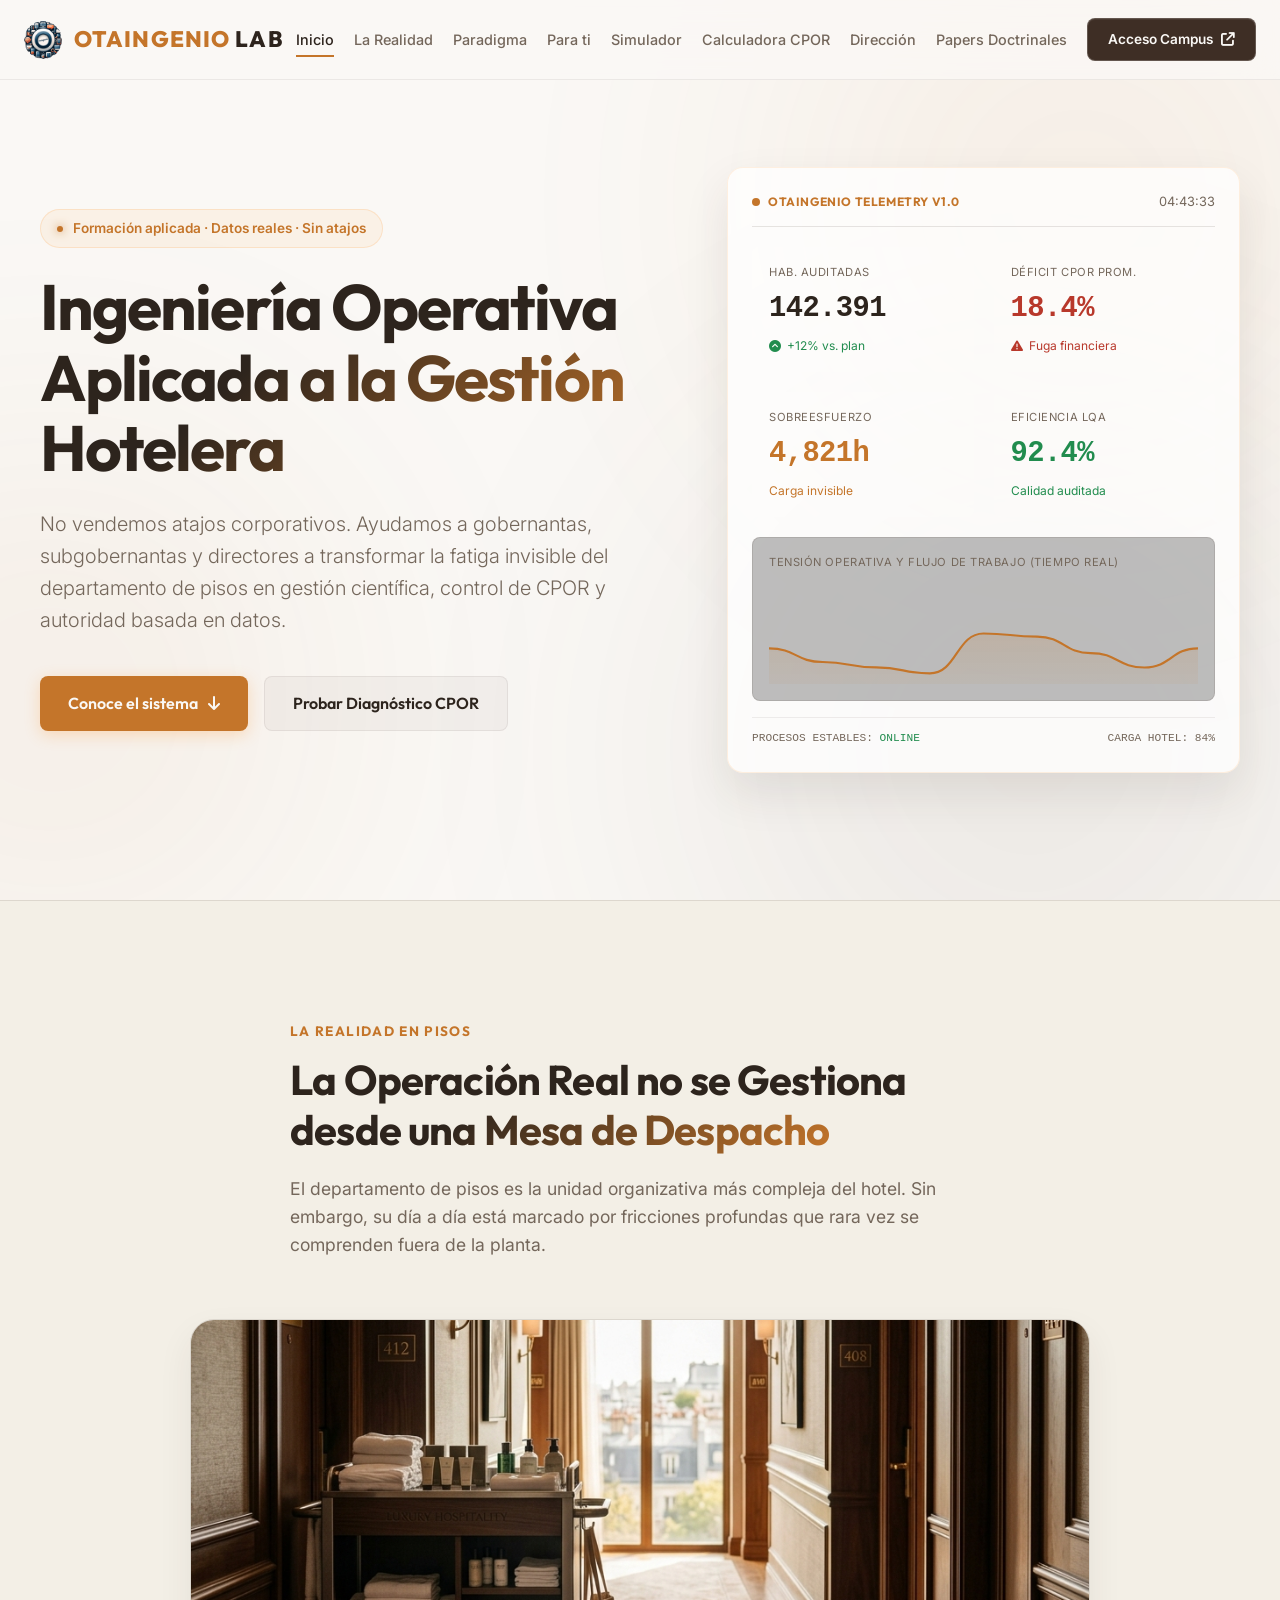
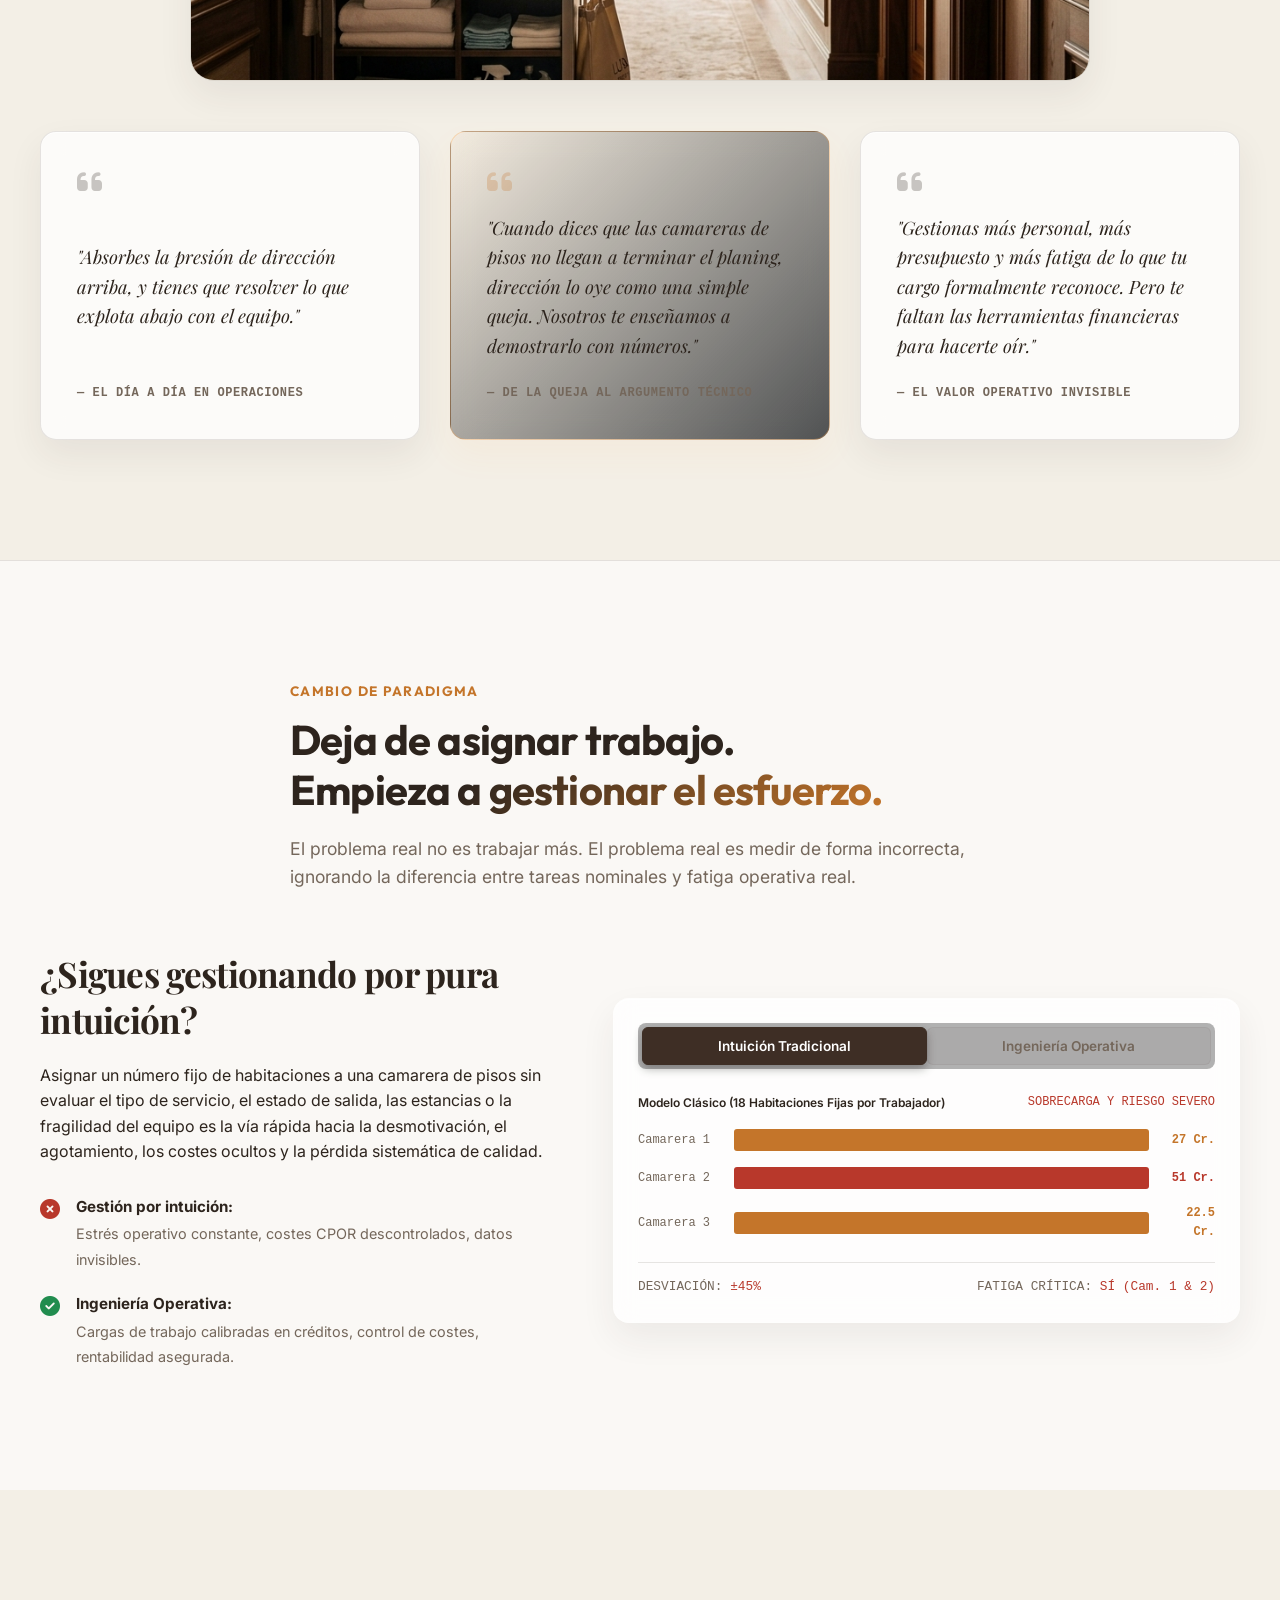
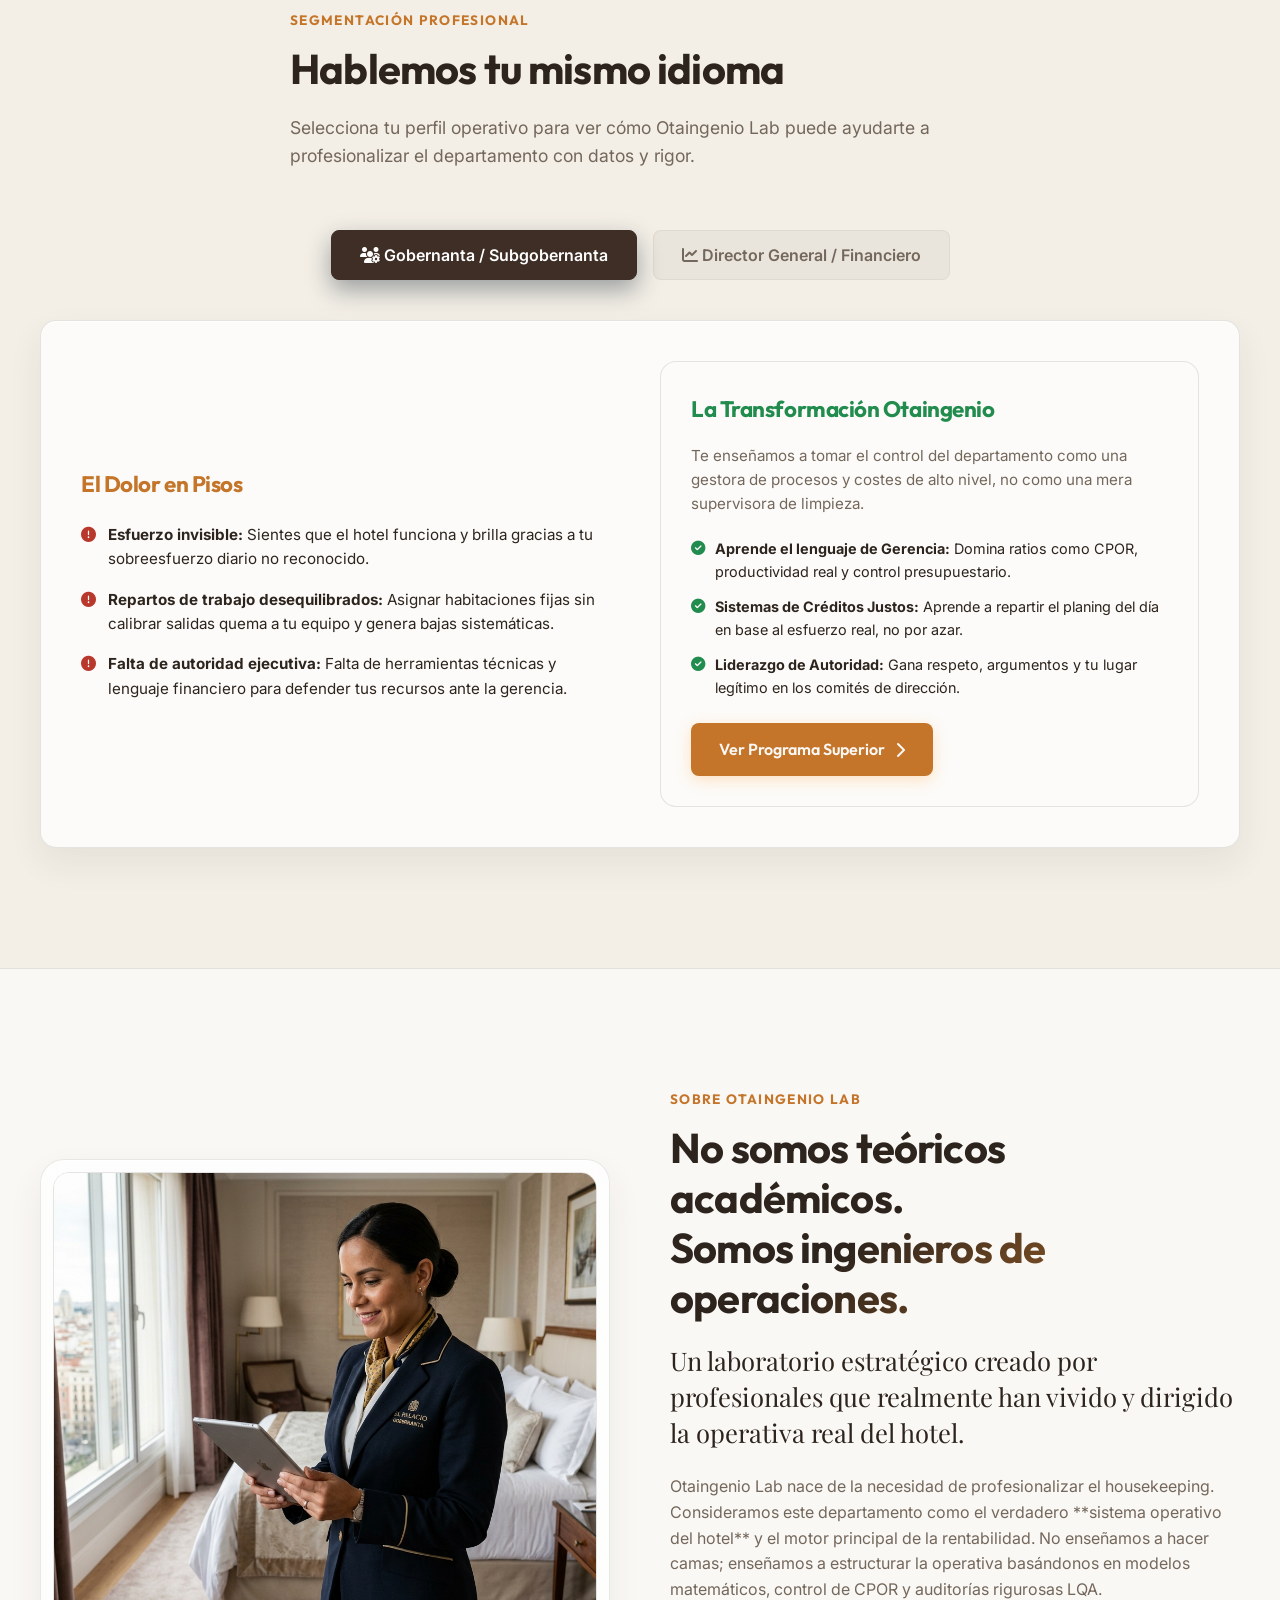
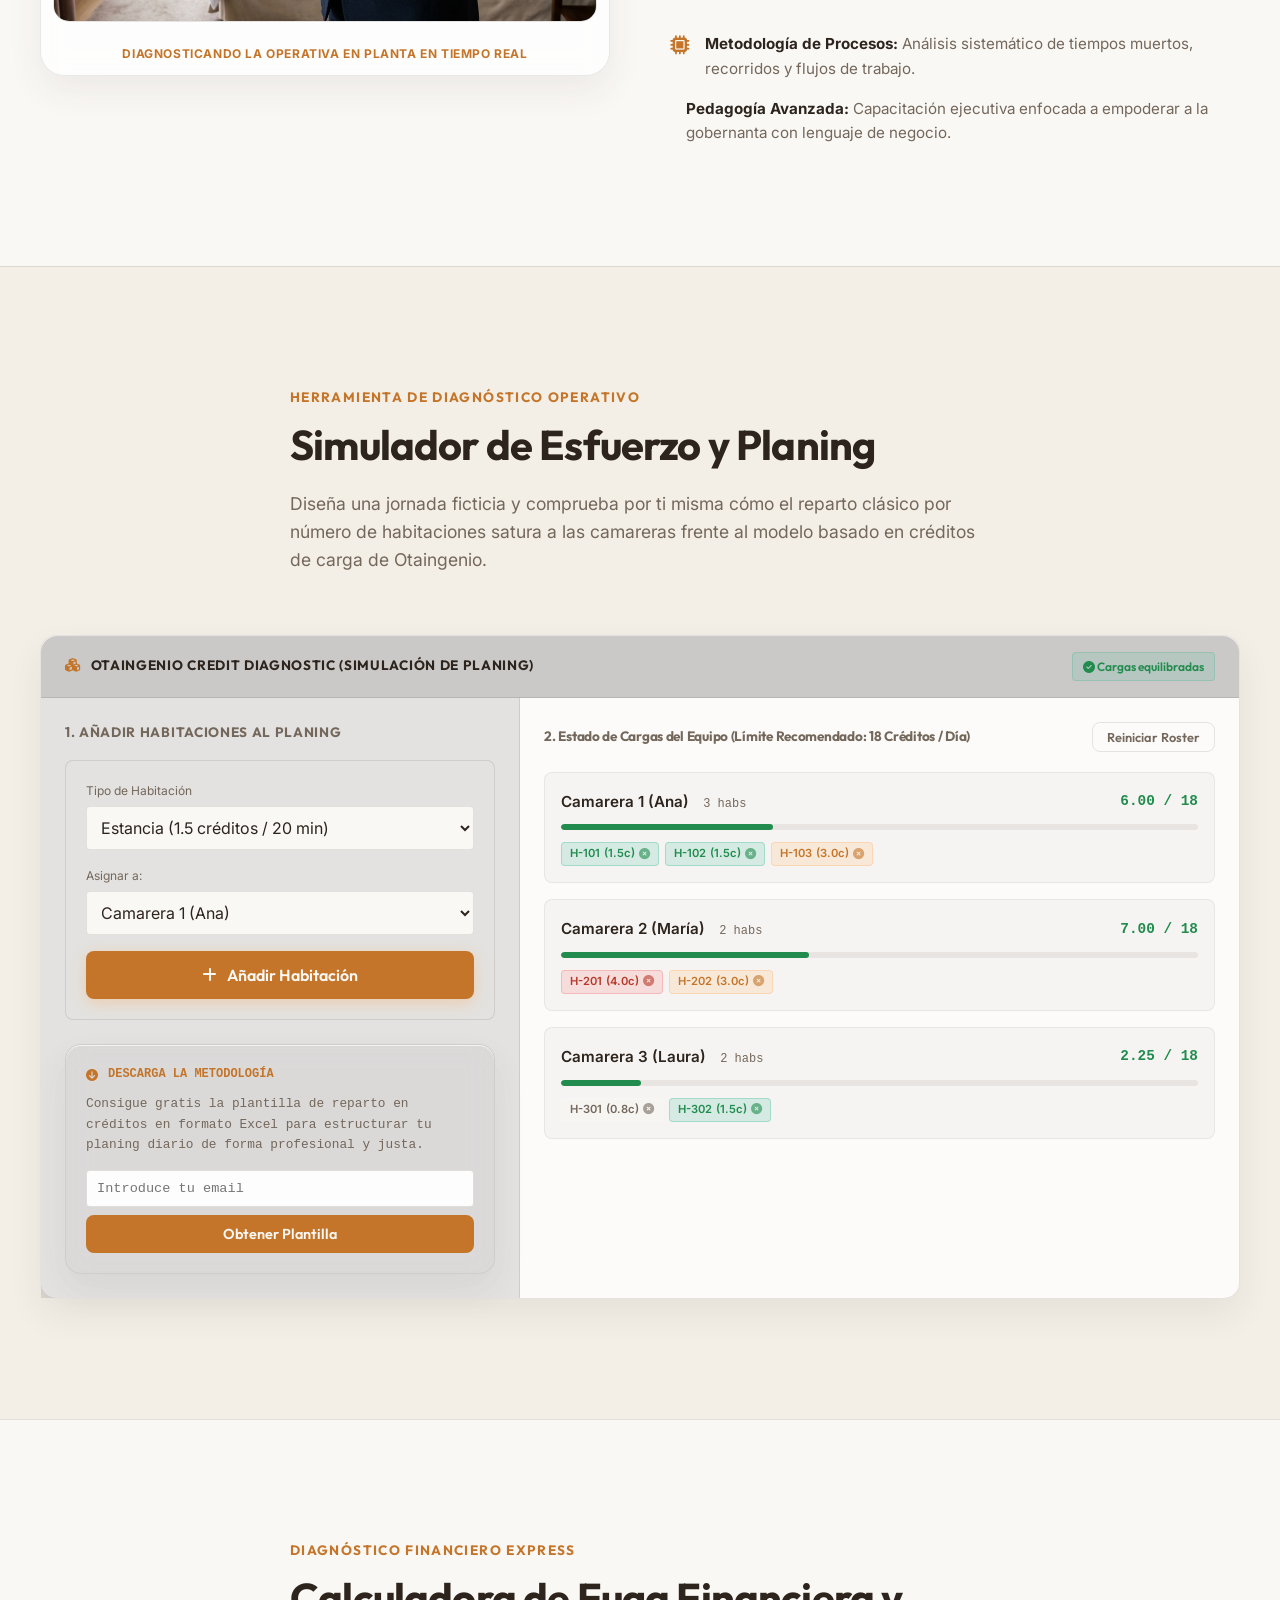
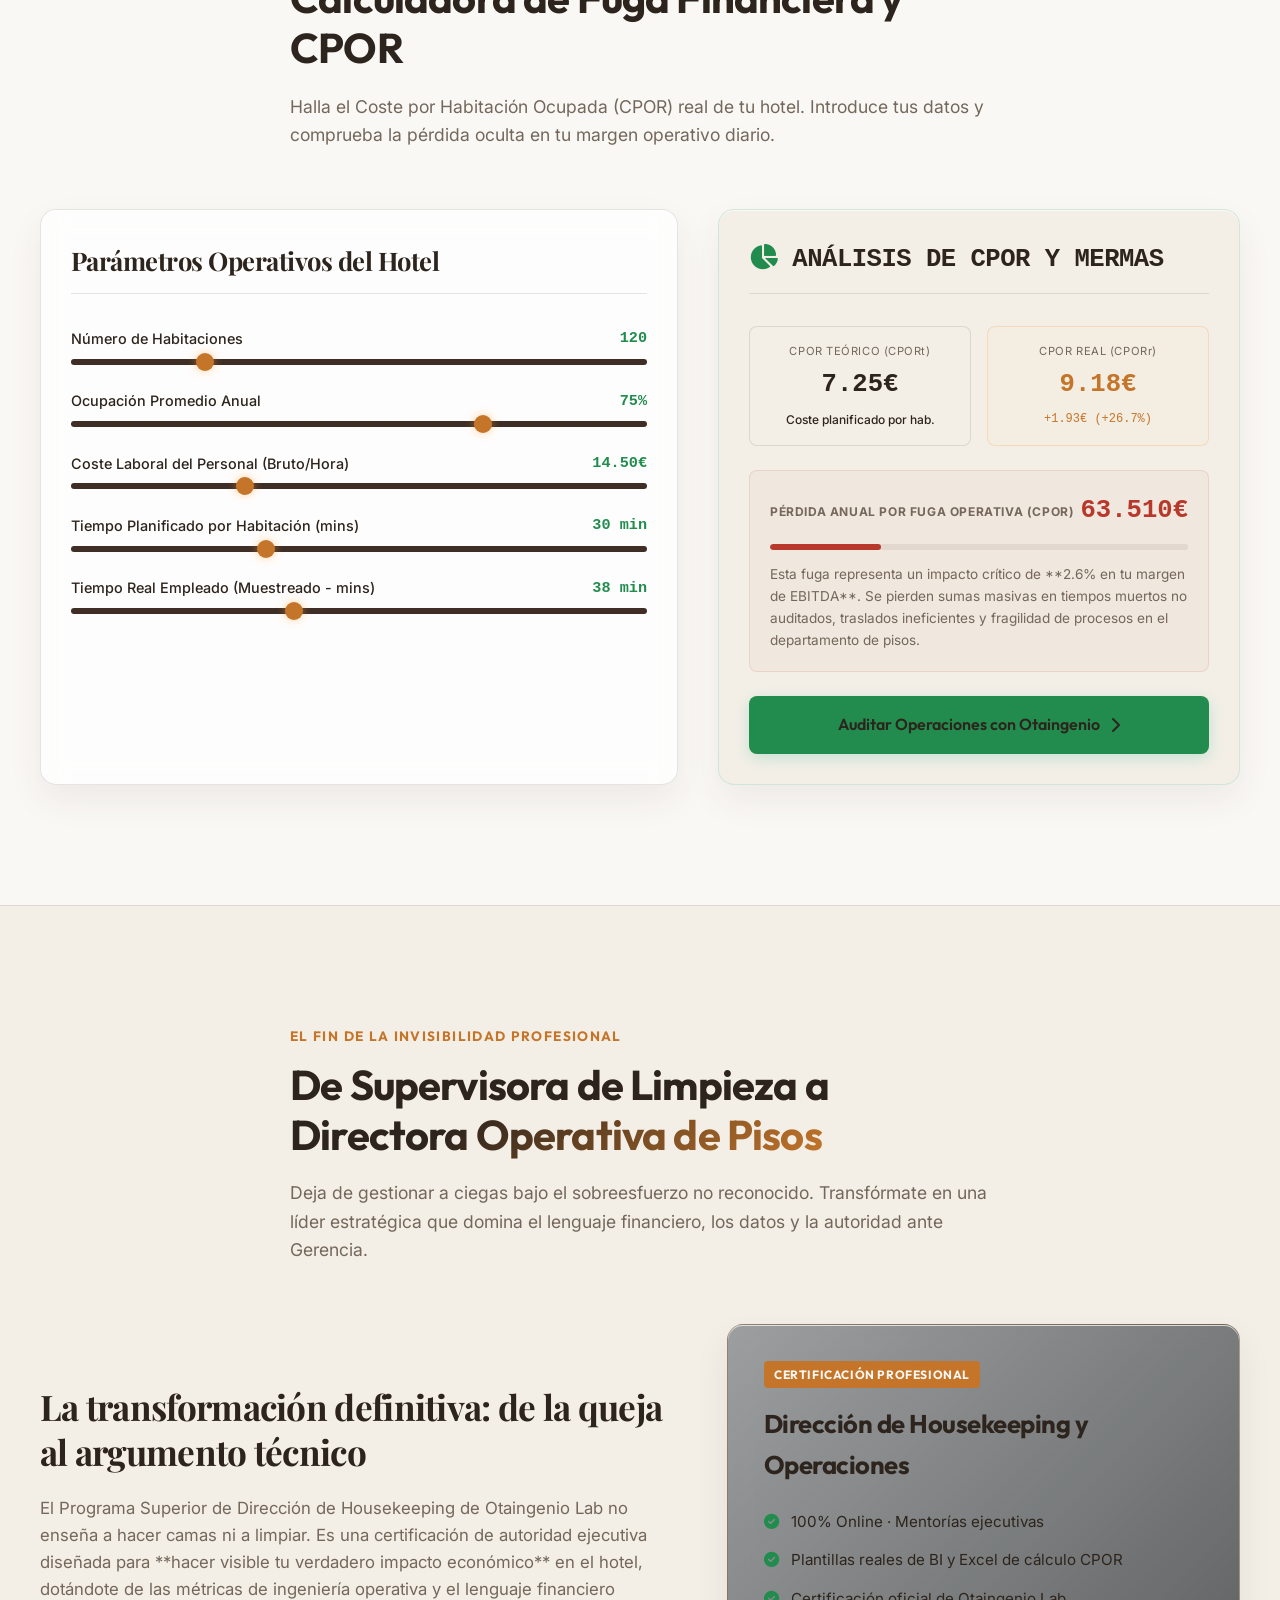
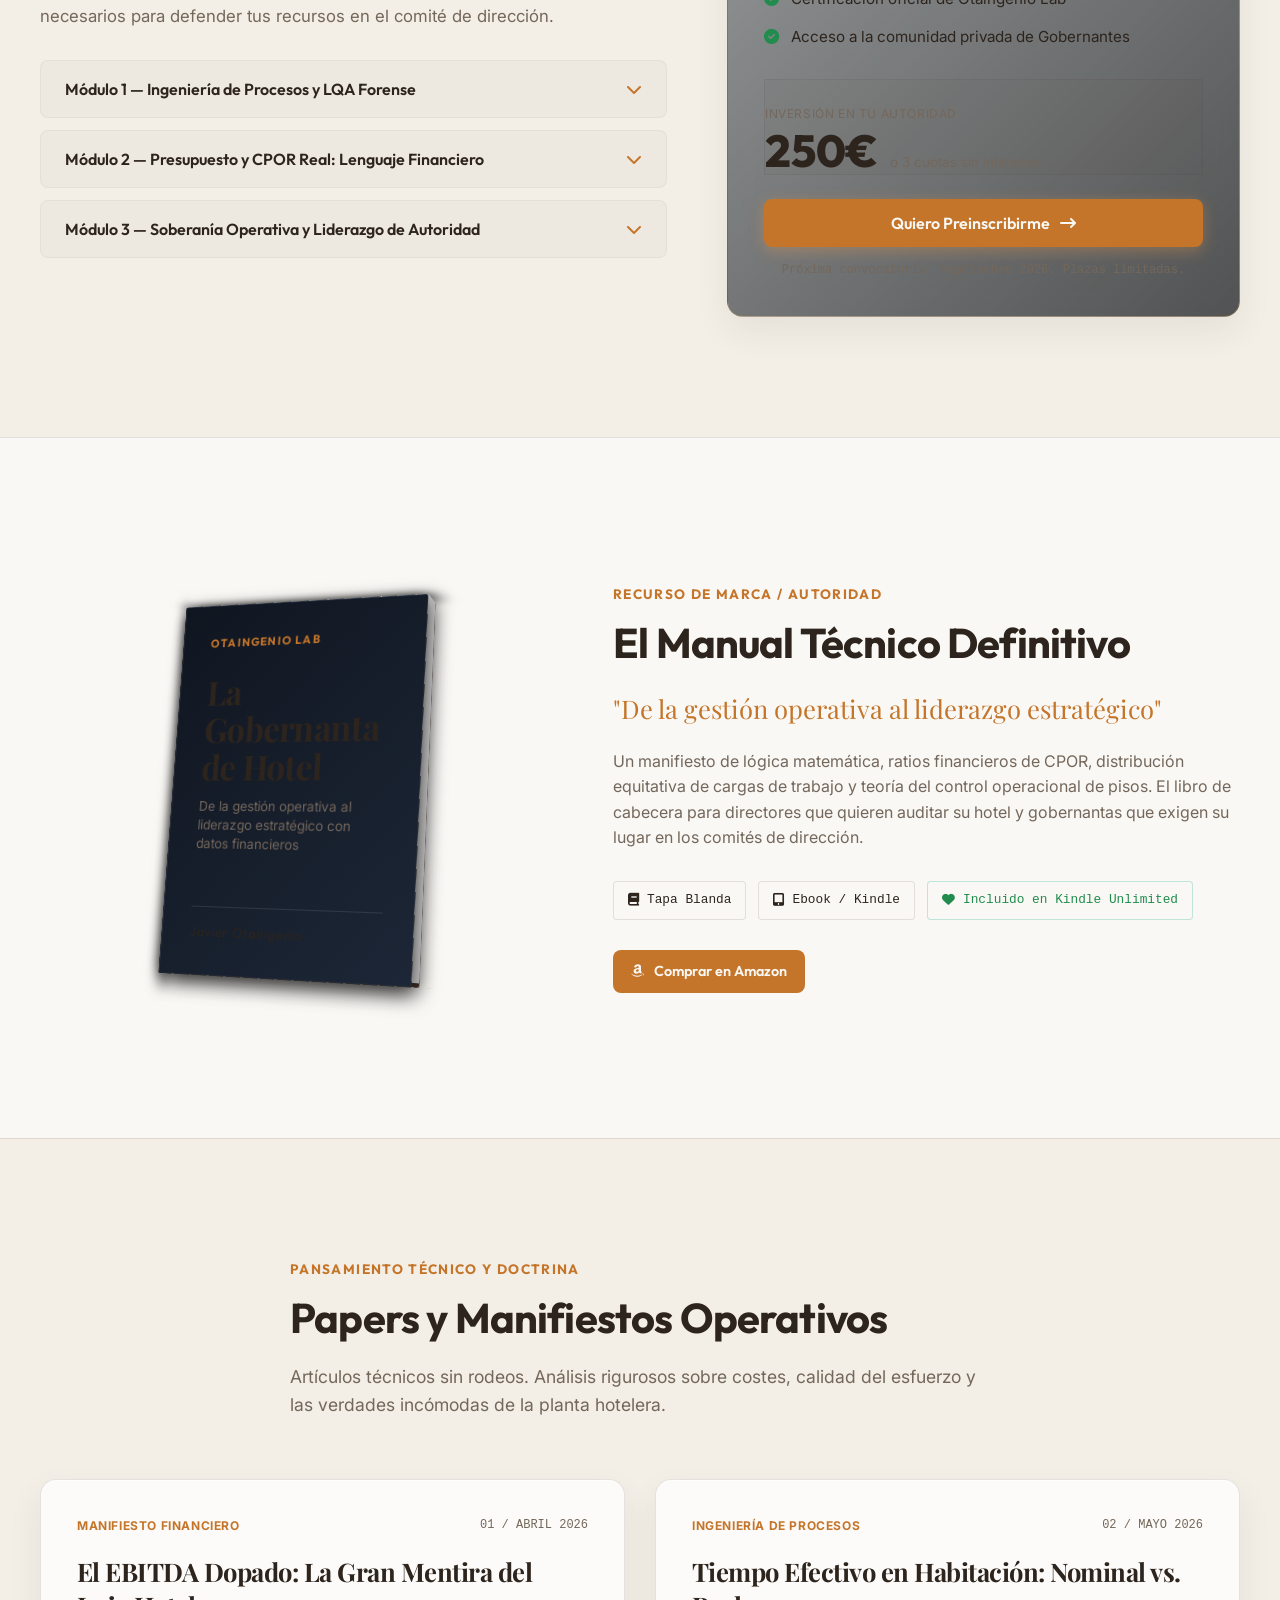
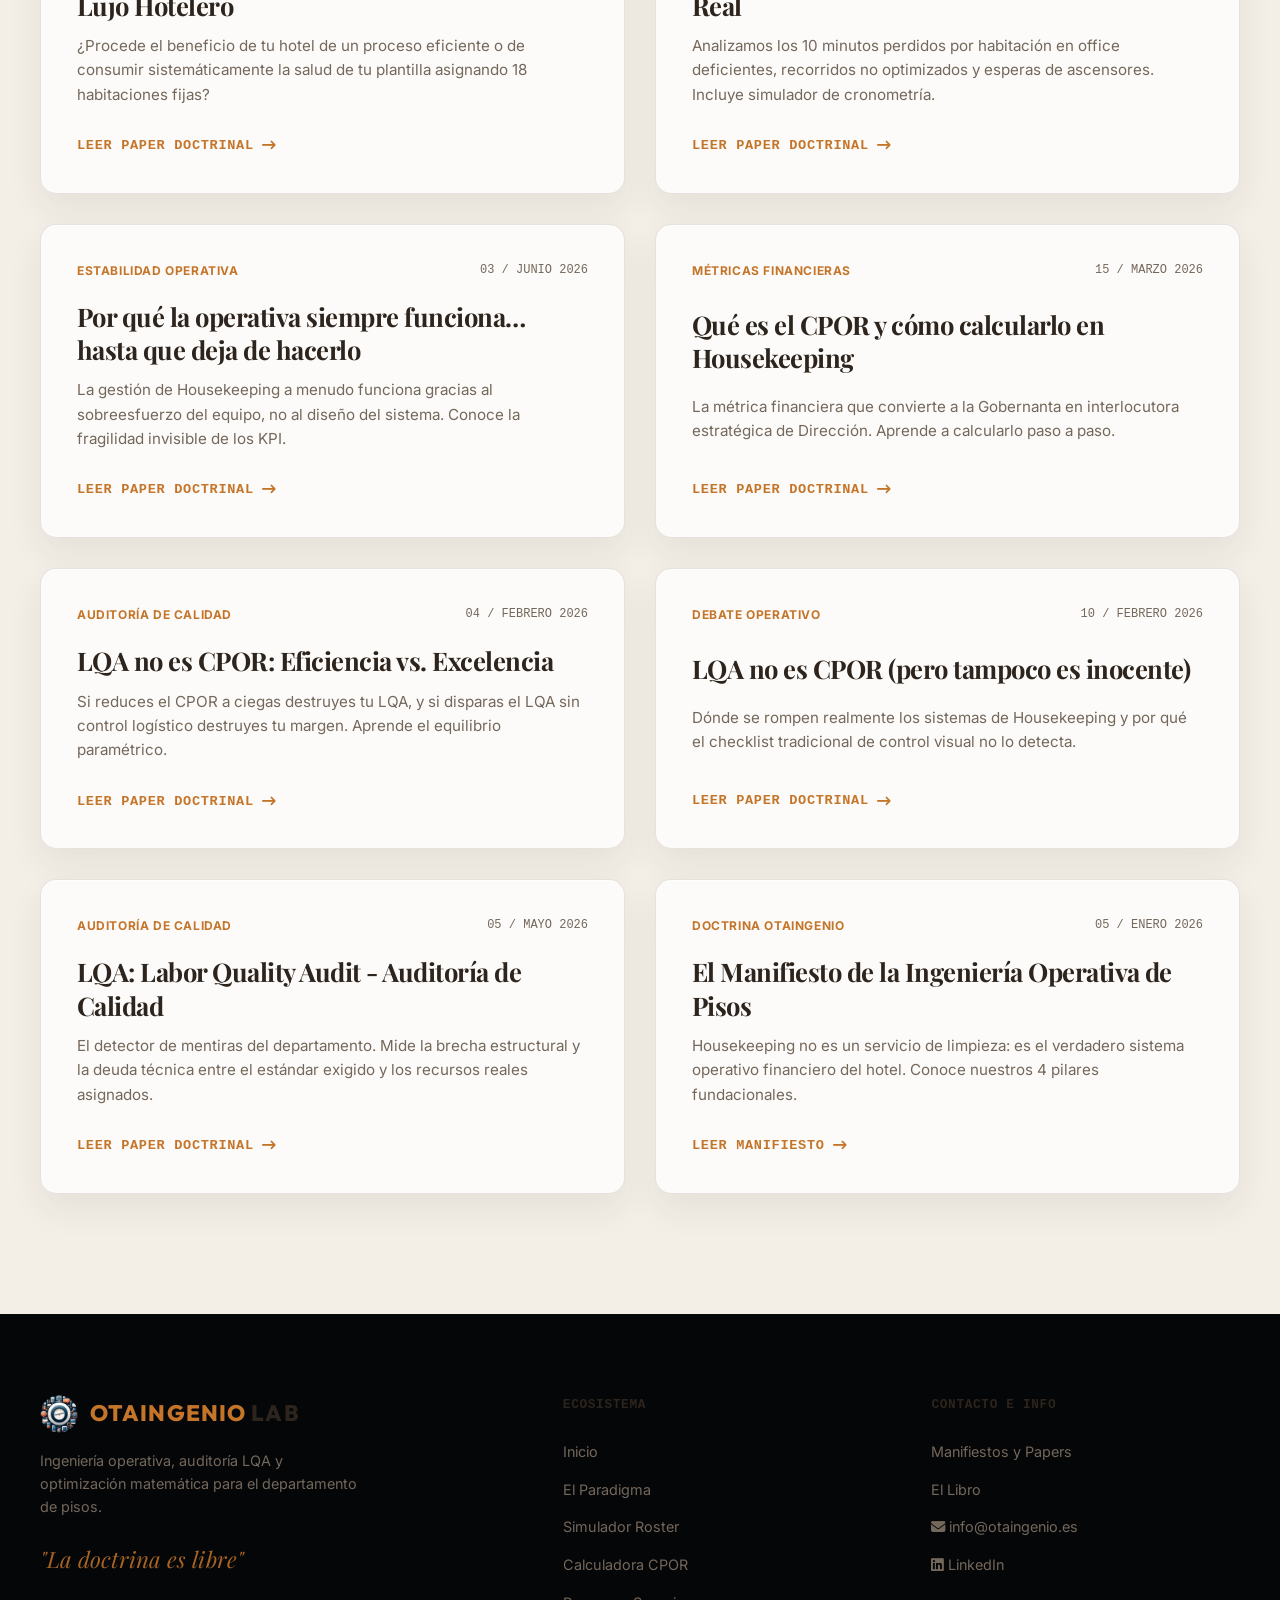
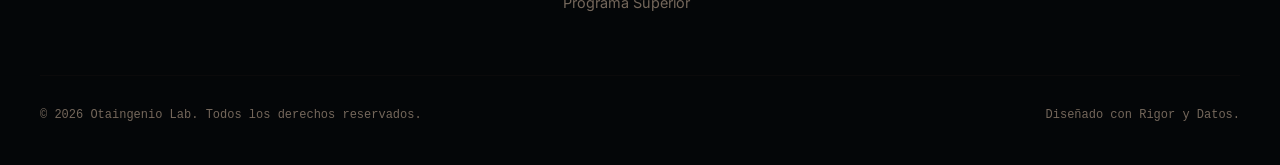
==== index.html @ 2fe5997a "fix: update Manifiesto, TEH, and CPOR intro and fix trailing slash CSS bug by converting all relativ" ====
<!DOCTYPE html>
<html lang="es">
<head>
  <meta charset="UTF-8">
  <meta name="viewport" content="width=device-width, initial-scale=1.0">
  <title>OTAINGENIO LAB — Ingeniería Operativa y Formación Estratégica de Pisos</title>
  
  <!-- SEO Meta Tags -->
  <meta name="description" content="Transformamos la experiencia operativa invisible de Housekeeping en liderazgo estratégico y rentabilidad. Formación avanzada, CPOR y auditorías LQA.">
  <meta name="keywords" content="housekeeping, cpor, lqa, gestion hotelera, gobernanta, ingenieria operativa, control financiero hoteleria, housekeeping management, hotel operations, coste por habitacion ocupada, auditoria lqa, programa direccion housekeeping">
  
  <!-- Canonical URL -->
  <link rel="canonical" href="https://www.otaingenio.es/">

  <!-- Robots -->
  <meta name="robots" content="index, follow">

  <!-- Open Graph / Facebook / LinkedIn / WhatsApp -->
  <meta property="og:type" content="website">
  <meta property="og:url" content="https://www.otaingenio.es/">
  <meta property="og:title" content="OTAINGENIO LAB — Ingeniería Operativa y Formación Estratégica de Pisos">
  <meta property="og:description" content="Transformamos la experiencia operativa invisible de Housekeeping en liderazgo estratégico y rentabilidad. Formación avanzada, CPOR y auditorías LQA.">
  <meta property="og:image" content="https://www.otaingenio.es/images/og-cover.png">
  <meta property="og:locale" content="es_ES">
  <meta property="og:site_name" content="Otaingenio Lab">

  <!-- Twitter Card -->
  <meta name="twitter:card" content="summary_large_image">
  <meta name="twitter:title" content="OTAINGENIO LAB — Ingeniería Operativa y Formación Estratégica de Pisos">
  <meta name="twitter:description" content="Transformamos la experiencia operativa invisible de Housekeeping en liderazgo estratégico y rentabilidad.">
  <meta name="twitter:image" content="https://www.otaingenio.es/images/og-cover.png">

  <!-- Favicon -->
  <link rel="icon" type="image/png" href="images/favicon.png">
  <link rel="apple-touch-icon" href="images/favicon.png">

  <!-- Preconnect for external resources -->
  <link rel="preconnect" href="https://fonts.googleapis.com">
  <link rel="preconnect" href="https://fonts.gstatic.com" crossorigin>
  <link rel="preconnect" href="https://cdnjs.cloudflare.com">

  <!-- Google Fonts -->
  <link href="https://fonts.googleapis.com/css2?family=Inter:wght@300;400;500;600;700&family=Outfit:wght@400;500;600;700;800&family=Playfair+Display:ital,wght@0,500;0,600;0,700;1,400;1,500&display=swap" rel="stylesheet">
  
  <!-- Custom Stylesheets -->
  <link rel="stylesheet" href="styles/main.css">
  
  <!-- FontAwesome for icons -->
  <link rel="stylesheet" href="https://cdnjs.cloudflare.com/ajax/libs/font-awesome/6.4.0/css/all.min.css">

  <!-- Google Analytics -->
  <script async src="https://www.googletagmanager.com/gtag/js?id=G-158QYGR870"></script>
  <script>
    window.dataLayer = window.dataLayer || [];
    function gtag(){dataLayer.push(arguments);}
    gtag('js', new Date());
    gtag('config', 'G-158QYGR870');
  </script>
</head>
<body class="light-theme">
  
  <!-- Skip to content (Accessibility) -->
  <a href="#app-wrapper" class="skip-to-content">Saltar al contenido principal</a>

  <!-- Background Ambient Glows -->
  <div class="ambient-glow glow-1"></div>
  <div class="ambient-glow glow-2"></div>
  <div class="ambient-glow glow-3"></div>

  <!-- Header & Navigation -->
  <header id="main-header" class="glass-header">
    <div class="header-container">
      <a href="#hero" class="brand-logo" id="brand-logo">
        <img src="images/logo.png" alt="Otaingenio Lab Logo" class="brand-logo-img" onerror="this.style.display='none'">
        <span><span class="logo-accent">OTAINGENIO</span> <span class="logo-light">LAB</span></span>
      </a>
      
      <button class="mobile-menu-toggle" id="mobile-toggle" aria-label="Toggle menu">
        <i class="fa-solid fa-bars"></i>
      </button>

      <nav class="nav-menu" id="nav-menu">
        <a href="#hero" class="nav-link active" data-target="hero">Inicio</a>
        <a href="#tention-section" class="nav-link" data-target="tention-section">La Realidad</a>
        <a href="#paradigm" class="nav-link" data-target="paradigm">Paradigma</a>
        <a href="#segmentation" class="nav-link" data-target="segmentation">Para ti</a>
        <a href="#simulator-section" class="nav-link" data-target="simulator-section">Simulador</a>
        <a href="#calculator-section" class="nav-link" data-target="calculator-section">Calculadora CPOR</a>
        <a href="#program-section" class="nav-link" data-target="program-section">Dirección</a>
        <a href="#resources-section" class="nav-link" data-target="resources-section">Papers Doctrinales</a>
        <a href="https://campus.otaingenio.es" target="_blank" rel="noopener noreferrer" class="nav-btn-link" id="campus-btn">
          <span>Acceso Campus</span>
          <i class="fa-solid fa-arrow-up-right-from-square"></i>
        </a>
      </nav>
    </div>
  </header>

  <!-- Main Content Wrapper -->
  <main id="app-wrapper">

    <!-- HERO SECTION -->
    <section id="hero" class="hero-section full-screen-sec">
      <div class="section-container hero-grid">
        <div class="hero-content">
          <div class="badge-premium animate-fade-in">
            <span class="badge-dot"></span> Formación aplicada · Datos reales · Sin atajos
          </div>
          <h1 class="hero-title animate-slide-up">
            Ingeniería Operativa <br>
            <span class="text-gradient">Aplicada a la Gestión Hotelera</span>
          </h1>
          <p class="hero-subtitle animate-slide-up-delay">
            No vendemos atajos corporativos. Ayudamos a gobernantas, subgobernantas y directores a transformar la fatiga invisible del departamento de pisos en gestión científica, control de CPOR y autoridad basada en datos.
          </p>
          <div class="hero-actions animate-slide-up-delay-more">
            <a href="#tention-section" class="btn-primary" id="cta-conoce-sistema">
              <span>Conoce el sistema</span>
              <i class="fa-solid fa-arrow-down"></i>
            </a>
            <a href="#calculator-section" class="btn-secondary" id="cta-cpor">Probar Diagnóstico CPOR</a>
          </div>
        </div>
        
        <!-- Interactive Telemetry Widget -->
        <div class="hero-visual animate-fade-in-right">
          <div class="telemetry-panel glass-card">
            <div class="telemetry-header">
              <div class="pulse-indicator-container">
                <span class="pulse-indicator"></span>
                <span class="telemetry-status">OTAINGENIO TELEMETRY V1.0</span>
              </div>
              <span class="telemetry-timestamp" id="telemetry-time">16:32:18</span>
            </div>
            
            <div class="telemetry-grid">
              <div class="telemetry-metric">
                <span class="metric-label">HAB. AUDITADAS</span>
                <span class="metric-value font-mono" id="metric-audited">142,390</span>
                <span class="metric-trend text-green"><i class="fa-solid fa-circle-chevron-up"></i> +12% vs. plan</span>
              </div>
              <div class="telemetry-metric">
                <span class="metric-label">DÉFICIT CPOR PROM.</span>
                <span class="metric-value font-mono text-red" id="metric-cpor">18.4%</span>
                <span class="metric-trend text-red"><i class="fa-solid fa-triangle-exclamation"></i> Fuga financiera</span>
              </div>
              <div class="telemetry-metric">
                <span class="metric-label">SOBREESFUERZO</span>
                <span class="metric-value font-mono text-amber" id="metric-overeffort">4,821h</span>
                <span class="metric-trend text-amber">Carga invisible</span>
              </div>
              <div class="telemetry-metric">
                <span class="metric-label">EFICIENCIA LQA</span>
                <span class="metric-value font-mono text-green" id="metric-lqa">92.4%</span>
                <span class="metric-trend text-green">Calidad auditada</span>
              </div>
            </div>

            <!-- Dynamic operational stress line graph -->
            <div class="telemetry-chart-container">
              <div class="chart-title">TENSIÓN OPERATIVA Y FLUJO DE TRABAJO (TIEMPO REAL)</div>
              <div class="svg-chart-wrapper">
                <svg id="live-telemetry-svg" viewBox="0 0 400 120">
                  <path id="telemetry-path" d="M 0,60 L 50,60 L 100,60 L 150,60 L 200,60 L 250,60 L 300,60 L 350,60 L 400,60" fill="none" stroke="var(--color-amber)" stroke-width="2" />
                  <path id="telemetry-area" d="M 0,60 L 50,60 L 100,60 L 150,60 L 200,60 L 250,60 L 300,60 L 350,60 L 400,60 L 400,120 L 0,120 Z" fill="url(#telemetry-gradient)" />
                  <defs>
                    <linearGradient id="telemetry-gradient" x1="0%" y1="0%" x2="0%" y2="100%">
                      <stop offset="0%" stop-color="var(--color-amber)" stop-opacity="0.15" />
                      <stop offset="100%" stop-color="var(--color-amber)" stop-opacity="0.0" />
                    </linearGradient>
                  </defs>
                </svg>
              </div>
            </div>

            <div class="telemetry-footer font-mono">
              <span>PROCESOS ESTABLES: <span class="text-green">ONLINE</span></span>
              <span>CARGA HOTEL: <span id="telemetry-load">84%</span></span>
            </div>
          </div>
        </div>
      </div>
    </section>

    <!-- NUEVO BLOQUE — TENSIÓN OPERATIVA / EMOCIÓN REAL -->
    <section id="tention-section" class="tention-section section-padding bg-darker border-t">
      <div class="section-container">
        <div class="section-header text-center">
          <span class="section-pre">LA REALIDAD EN PISOS</span>
          <h2 class="section-title">La Operación Real no se Gestiona <br><span class="text-gradient">desde una Mesa de Despacho</span></h2>
          <p class="section-desc">El departamento de pisos es la unidad organizativa más compleja del hotel. Sin embargo, su día a día está marcado por fricciones profundas que rara vez se comprenden fuera de la planta.</p>
        </div>

        <div class="tention-visual-container">
          <img src="images/editorial_hallway_cart.png" alt="Realidad de planta en hoteles de lujo" class="tention-editorial-img" loading="lazy">
        </div>

        <div class="quotes-grid">
          <div class="quote-card glass-card">
            <i class="fa-solid fa-quote-left quote-icon"></i>
            <p class="quote-text font-serif">"Absorbes la presión de dirección arriba, y tienes que resolver lo que explota abajo con el equipo."</p>
            <span class="quote-author font-mono">— EL DÍA A DÍA EN OPERACIONES</span>
          </div>

          <div class="quote-card glass-card highlighted-amber">
            <i class="fa-solid fa-quote-left quote-icon text-amber"></i>
            <p class="quote-text font-serif">"Cuando dices que las camareras de pisos no llegan a terminar el planing, dirección lo oye como una simple queja. Nosotros te enseñamos a demostrarlo con números."</p>
            <span class="quote-author font-mono text-amber">— DE LA QUEJA AL ARGUMENTO TÉCNICO</span>
          </div>

          <div class="quote-card glass-card">
            <i class="fa-solid fa-quote-left quote-icon"></i>
            <p class="quote-text font-serif">"Gestionas más personal, más presupuesto y más fatiga de lo que tu cargo formalmente reconoce. Pero te faltan las herramientas financieras para hacerte oír."</p>
            <span class="quote-author font-mono">— EL VALOR OPERATIVO INVISIBLE</span>
          </div>
        </div>
      </div>
    </section>

    <!-- BLOQUE — CAMBIO DE PARADIGMA -->
    <section id="paradigm" class="paradigm-section section-padding border-t">
      <div class="section-container">
        <div class="section-header text-center">
          <span class="section-pre">CAMBIO DE PARADIGMA</span>
          <h2 class="section-title">Deja de asignar trabajo. <br><span class="text-gradient">Empieza a gestionar el esfuerzo.</span></h2>
          <p class="section-desc">El problema real no es trabajar más. El problema real es medir de forma incorrecta, ignorando la diferencia entre tareas nominales y fatiga operativa real.</p>
        </div>

        <div class="paradigm-grid">
          <div class="paradigm-text-content">
            <h3 class="paradigm-subtitle font-serif">¿Sigues gestionando por pura intuición?</h3>
            <p>
              Asignar un número fijo de habitaciones a una camarera de pisos sin evaluar el tipo de servicio, el estado de salida, las estancias o la fragilidad del equipo es la vía rápida hacia la desmotivación, el agotamiento, los costes ocultos y la pérdida sistemática de calidad.
            </p>
            <div class="paradigm-pills">
              <div class="paradigm-pill">
                <i class="fa-solid fa-circle-xmark text-red"></i>
                <div>
                  <strong>Gestión por intuición:</strong>
                  <span>Estrés operativo constante, costes CPOR descontrolados, datos invisibles.</span>
                </div>
              </div>
              <div class="paradigm-pill">
                <i class="fa-solid fa-circle-check text-green"></i>
                <div>
                  <strong>Ingeniería Operativa:</strong>
                  <span>Cargas de trabajo calibradas en créditos, control de costes, rentabilidad asegurada.</span>
                </div>
              </div>
            </div>
          </div>

          <!-- Dynamic Comparison Widget -->
          <div class="paradigm-visual glass-card">
            <div class="paradigm-selector">
              <button class="paradigm-tab-btn active" id="btn-paradigm-old">Intuición Tradicional</button>
              <button class="paradigm-tab-btn" id="btn-paradigm-new">Ingeniería Operativa</button>
            </div>
            
            <div class="paradigm-chart-box">
              <div class="paradigm-chart-info">
                <span class="info-label" id="paradigm-mode-title">Modelo Clásico (18 Habitaciones Fijas)</span>
                <span class="info-status font-mono" id="paradigm-mode-status">DESEQUILIBRO EXTREMO</span>
              </div>
              
              <!-- Custom Interactive Charts -->
              <div class="roster-bars" id="roster-bars-container">
                <!-- Dynamic bars injected by JS -->
              </div>
              
              <div class="roster-summary font-mono">
                <div class="summary-item">
                  <span>DESVIACIÓN:</span>
                  <span id="roster-deviation" class="text-red">±45%</span>
                </div>
                <div class="summary-item">
                  <span>FATIGA CRÍTICA:</span>
                  <span id="roster-fatigue" class="text-red">SÍ (Cam. 2)</span>
                </div>
              </div>
            </div>
          </div>
        </div>
      </div>
    </section>

    <!-- BLOQUE — PARA TI (SEGMENTACIÓN) -->
    <section id="segmentation" class="segment-section section-padding bg-darker">
      <div class="section-container">
        <div class="section-header text-center">
          <span class="section-pre">SEGMENTACIÓN PROFESIONAL</span>
          <h2 class="section-title">Hablemos tu mismo idioma</h2>
          <p class="section-desc">Selecciona tu perfil operativo para ver cómo Otaingenio Lab puede ayudarte a profesionalizar el departamento con datos y rigor.</p>
        </div>

        <div class="segment-selector-tabs">
          <button class="segment-tab-btn active" id="seg-btn-gobernantas">
            <i class="fa-solid fa-users-gear"></i> Gobernanta / Subgobernanta
          </button>
          <button class="segment-tab-btn" id="seg-btn-directores">
            <i class="fa-solid fa-chart-line"></i> Director General / Financiero
          </button>
        </div>

        <div class="segment-content-box glass-card" id="segment-display-card">
          <!-- Dynamic segmented content will be injected by js/app.js -->
        </div>
      </div>
    </section>

    <!-- BLOQUE — SOBRE OTAINGENIO LAB -->
    <section id="about" class="about-section section-padding border-t">
      <div class="section-container about-grid">
        <div class="about-visual">
          <div class="about-image-card glass-card">
            <img src="images/floor_director_tablet.png" alt="Directora de Operaciones de Pisos" class="about-human-img" loading="lazy">
            <div class="about-image-caption">DIAGNOSTICANDO LA OPERATIVA EN PLANTA EN TIEMPO REAL</div>
          </div>
        </div>

        <div class="about-content">
          <span class="section-pre">SOBRE OTAINGENIO LAB</span>
          <h2 class="section-title">No somos teóricos académicos.<br><span class="text-gradient">Somos ingenieros de operaciones.</span></h2>
          <p class="about-intro font-serif">
            Un laboratorio estratégico creado por profesionales que realmente han vivido y dirigido la operativa real del hotel.
          </p>
          <p class="about-text">
            Otaingenio Lab nace de la necesidad de profesionalizar el housekeeping. Consideramos este departamento como el verdadero **sistema operativo del hotel** y el motor principal de la rentabilidad. No enseñamos a hacer camas; enseñamos a estructurar la operativa basándonos en modelos matemáticos, control de CPOR y auditorías rigurosas LQA.
          </p>
          <div class="about-bullets">
            <div class="bullet-item">
              <i class="fa-solid fa-microchip text-amber"></i>
              <span><strong>Metodología de Procesos:</strong> Análisis sistemático de tiempos muertos, recorridos y flujos de trabajo.</span>
            </div>
            <div class="bullet-item">
              <i class="fa-solid fa-graduationcap text-green"></i>
              <span><strong>Pedagogía Avanzada:</strong> Capacitación ejecutiva enfocada a empoderar a la gobernanta con lenguaje de negocio.</span>
            </div>
          </div>
        </div>
      </div>
    </section>

    <!-- BLOQUE — SIMULADOR DE DIAGNÓSTICO -->
    <section id="simulator-section" class="simulator-section section-padding bg-darker border-t">
      <div class="section-container">
        <div class="section-header text-center">
          <span class="section-pre">HERRAMIENTA DE DIAGNÓSTICO OPERATIVO</span>
          <h2 class="section-title">Simulador de Esfuerzo y Planing</h2>
          <p class="section-desc">Diseña una jornada ficticia y comprueba por ti misma cómo el reparto clásico por número de habitaciones satura a las camareras frente al modelo basado en créditos de carga de Otaingenio.</p>
        </div>

        <div class="simulator-card glass-card">
          <div class="sim-header">
            <div class="sim-title">
              <i class="fa-solid fa-cubes text-amber"></i>
              <span>OTAINGENIO CREDIT DIAGNOSTIC (SIMULACIÓN DE PLANING)</span>
            </div>
            <div class="sim-status" id="sim-overall-alert">
              <i class="fa-solid fa-circle-check text-green"></i> Cargas equilibradas
            </div>
          </div>

          <div class="sim-layout">
            <!-- Left panel: Controls -->
            <div class="sim-controls">
              <h3 class="sim-sub">1. Añadir habitaciones al Planing</h3>
              <div class="sim-add-box">
                <div class="form-group">
                  <label for="room-type-select">Tipo de Habitación</label>
                  <select id="room-type-select">
                    <option value="estancia" data-credits="1.5">Estancia (1.5 créditos / 20 min)</option>
                    <option value="salida" data-credits="3.0">Salida (3.0 créditos / 40 min)</option>
                    <option value="vip" data-credits="4.0">Salida VIP (4.0 créditos / 55 min)</option>
                    <option value="repaso" data-credits="0.75">Repaso / Cambio (0.75 créditos / 10 min)</option>
                  </select>
                </div>
                <div class="form-group">
                  <label for="assignee-select">Asignar a:</label>
                  <select id="assignee-select">
                    <option value="cam1">Camarera 1 (Ana)</option>
                    <option value="cam2">Camarera 2 (María)</option>
                    <option value="cam3">Camarera 3 (Laura)</option>
                  </select>
                </div>
                <button class="btn-primary btn-block" id="btn-add-room">
                  <i class="fa-solid fa-plus"></i> Añadir Habitación
                </button>
              </div>

              <div class="sim-lead-capture glass-card bg-dark font-mono">
                <div class="lead-header">
                  <i class="fa-solid fa-circle-arrow-down text-amber"></i>
                  <span>DESCARGA LA METODOLOGÍA</span>
                </div>
                <p class="lead-text">Consigue gratis la plantilla de reparto en créditos en formato Excel para estructurar tu planing diario de forma profesional y justa.</p>
                <form id="lead-form" action="https://api.web3forms.com/submit" method="POST" class="lead-form-mini">
                  <!-- API KEY: Web3Forms de info@otaingenio.es -->
                  <input type="hidden" name="access_key" value="31845bf2-8f66-4ddd-9162-dbd9b5808660">
                  <input type="hidden" name="subject" value="Nuevo Lead - Otaingenio Lab: Descarga Metodología">
                  <input type="hidden" name="from_name" value="Otaingenio Lab">
                  <input type="hidden" name="redirect" value="https://drive.google.com/file/d/1euxBVjSr4AagIAOGrbCjCZVKJRnuZMZB/view?usp=sharing">
                  
                  <input type="email" name="email" placeholder="Introduce tu email" required class="input-dark">
                  <button type="submit" class="btn-amber-small">Obtener Plantilla</button>
                </form>
              </div>
            </div>

            <!-- Right panel: Live Roster -->
            <div class="sim-roster">
              <div class="roster-header">
                <h3>2. Estado de Cargas del Equipo (Límite Recomendado: 18 Créditos / Día)</h3>
                <button class="btn-outline-small" id="btn-reset-sim">Reiniciar Roster</button>
              </div>

              <div class="roster-cards-container">
                <!-- Camarera 1 -->
                <div class="roster-staff-card" id="staff-cam1">
                  <div class="staff-info">
                    <div>
                      <span class="staff-name">Camarera 1 (Ana)</span>
                      <span class="staff-room-count font-mono" id="cam1-room-lbl">0 habs</span>
                    </div>
                    <span class="staff-credits font-mono text-green" id="cam1-credits-lbl">0.0 / 18</span>
                  </div>
                  <div class="meter-bar-bg">
                    <div class="meter-bar-fill bg-green" id="cam1-bar" style="width: 0%"></div>
                  </div>
                  <div class="staff-rooms-list" id="cam1-rooms-list">
                    <!-- Rooms badges loaded here -->
                  </div>
                </div>

                <!-- Camarera 2 -->
                <div class="roster-staff-card" id="staff-cam2">
                  <div class="staff-info">
                    <div>
                      <span class="staff-name">Camarera 2 (María)</span>
                      <span class="staff-room-count font-mono" id="cam2-room-lbl">0 habs</span>
                    </div>
                    <span class="staff-credits font-mono text-green" id="cam2-credits-lbl">0.0 / 18</span>
                  </div>
                  <div class="meter-bar-bg">
                    <div class="meter-bar-fill bg-green" id="cam2-bar" style="width: 0%"></div>
                  </div>
                  <div class="staff-rooms-list" id="cam2-rooms-list">
                    <!-- Rooms badges loaded here -->
                  </div>
                </div>

                <!-- Camarera 3 -->
                <div class="roster-staff-card" id="staff-cam3">
                  <div class="staff-info">
                    <div>
                      <span class="staff-name">Camarera 3 (Laura)</span>
                      <span class="staff-room-count font-mono" id="cam3-room-lbl">0 habs</span>
                    </div>
                    <span class="staff-credits font-mono text-green" id="cam3-credits-lbl">0.0 / 18</span>
                  </div>
                  <div class="meter-bar-bg">
                    <div class="meter-bar-fill bg-green" id="cam3-bar" style="width: 0%"></div>
                  </div>
                  <div class="staff-rooms-list" id="cam3-rooms-list">
                    <!-- Rooms badges loaded here -->
                  </div>
                </div>
              </div>
            </div>
          </div>
        </div>
      </div>
    </section>

    <!-- BLOQUE — AUDITORÍA DE COSTES CPOR (DIAGNÓSTICO) -->
    <section id="calculator-section" class="calculator-section section-padding border-t">
      <div class="section-container">
        <div class="section-header text-center">
          <span class="section-pre">DIAGNÓSTICO FINANCIERO EXPRESS</span>
          <h2 class="section-title">Calculadora de Fuga Financiera y CPOR</h2>
          <p class="section-desc">Halla el Coste por Habitación Ocupada (CPOR) real de tu hotel. Introduce tus datos y comprueba la pérdida oculta en tu margen operativo diario.</p>
        </div>

        <div class="calculator-grid">
          <!-- Left: Sliders -->
          <div class="calc-inputs glass-card">
            <h3 class="calc-sub-title font-serif">Parámetros Operativos del Hotel</h3>
            
            <div class="slider-group">
              <div class="slider-info">
                <label for="slide-rooms">Número de Habitaciones</label>
                <span class="slider-val font-mono" id="val-rooms">120</span>
              </div>
              <input type="range" id="slide-rooms" min="10" max="500" value="120" class="premium-slider">
            </div>

            <div class="slider-group">
              <div class="slider-info">
                <label for="slide-occupancy">Ocupación Promedio Anual</label>
                <span class="slider-val font-mono" id="val-occupancy">75%</span>
              </div>
              <input type="range" id="slide-occupancy" min="10" max="100" value="75" class="premium-slider">
            </div>

            <div class="slider-group">
              <div class="slider-info">
                <label for="slide-wage">Coste Laboral del Personal (Bruto/Hora)</label>
                <span class="slider-val font-mono" id="val-wage">14.50€</span>
              </div>
              <input type="range" id="slide-wage" min="8" max="30" step="0.5" value="14.5" class="premium-slider">
            </div>

            <div class="slider-group">
              <div class="slider-info">
                <label for="slide-time-target">Tiempo Planificado por Habitación (mins)</label>
                <span class="slider-val font-mono" id="val-time-target">30 min</span>
              </div>
              <input type="range" id="slide-time-target" min="15" max="60" value="30" class="premium-slider">
            </div>

            <div class="slider-group">
              <div class="slider-info">
                <label for="slide-time-real">Tiempo Real Empleado (Muestreado - mins)</label>
                <span class="slider-val font-mono text-amber" id="val-time-real">38 min</span>
              </div>
              <input type="range" id="slide-time-real" min="15" max="75" value="38" class="premium-slider">
            </div>
          </div>

          <!-- Right: Visual KPI Dashboard -->
          <div class="calc-results glass-card bg-darker">
            <h3 class="calc-sub-title font-mono text-center"><i class="fa-solid fa-chart-pie text-green"></i> ANÁLISIS DE CPOR Y MERMAS</h3>
            
            <div class="results-grid">
              <div class="result-tile">
                <span class="tile-label">CPOR TEÓRICO (CPORt)</span>
                <span class="tile-val font-mono" id="res-cpor-target">7.25€</span>
                <span class="tile-sub text-muted">Coste planificado por hab.</span>
              </div>
              <div class="result-tile highlighted">
                <span class="tile-label text-amber">CPOR REAL (CPORr)</span>
                <span class="tile-val font-mono text-amber" id="res-cpor-real">9.18€</span>
                <span class="tile-sub" id="res-cpor-diff">+1.93€ (+26.6%)</span>
              </div>
            </div>

            <div class="fuga-impact-panel">
              <div class="fuga-header">
                <span class="fuga-label">PÉRDIDA ANUAL POR FUGA OPERATIVA (CPOR)</span>
                <span class="fuga-amount font-mono text-red animate-pulse" id="res-fuga-anual">63,392€</span>
              </div>
              <div class="fuga-bar-bg">
                <div class="fuga-bar-fill bg-red" id="res-fuga-bar" style="width: 26.6%"></div>
              </div>
              <p class="fuga-analysis" id="res-fuga-desc">
                Esta fuga de dinero representa un impacto del **2.1% en tu margen de EBITDA** debido a tiempos muertos no auditados, traslados ineficientes y fragilidad de procesos.
              </p>
            </div>

            <div class="calc-footer font-mono">
              <a href="#program-section" class="btn-green-full">
                <span>Auditar Operaciones con Otaingenio</span>
                <i class="fa-solid fa-chevron-right"></i>
              </a>
            </div>
          </div>
        </div>
      </div>
    </section>

    <!-- BLOQUE — PROGRAMA SUPERIOR -->
    <section id="program-section" class="program-section section-padding bg-darker border-t">
      <div class="section-container">
        <div class="section-header text-center">
          <span class="section-pre">EL FIN DE LA INVISIBILIDAD PROFESIONAL</span>
          <h2 class="section-title">De Supervisora de Limpieza a<br><span class="text-gradient">Directora Operativa de Pisos</span></h2>
          <p class="section-desc">Deja de gestionar a ciegas bajo el sobreesfuerzo no reconocido. Transfórmate en una líder estratégica que domina el lenguaje financiero, los datos y la autoridad ante Gerencia.</p>
        </div>

        <div class="program-grid">
          <div class="program-content">
            <h3 class="program-headline font-serif">La transformación definitiva: de la queja al argumento técnico</h3>
            <p>
              El Programa Superior de Dirección de Housekeeping de Otaingenio Lab no enseña a hacer camas ni a limpiar. Es una certificación de autoridad ejecutiva diseñada para **hacer visible tu verdadero impacto económico** en el hotel, dotándote de las métricas de ingeniería operativa y el lenguaje financiero necesarios para defender tus recursos en el comité de dirección.
            </p>
            
            <div class="curriculum-accordion">
              <div class="accordion-item">
                <button class="accordion-header" id="acc-h1" aria-expanded="false" aria-controls="acc-b1">
                  <span>Módulo 1 — Ingeniería de Procesos y LQA Forense</span>
                  <i class="fa-solid fa-chevron-down" aria-hidden="true"></i>
                </button>
                <div class="accordion-body" id="acc-b1" role="region" aria-labelledby="acc-h1">
                  <p>Aprende a realizar un Labor Quality Audit (LQA) riguroso. Diseña cronogramas de tiempos de limpieza precisos analizando los tiempos muertos y optimizando los recorridos de las camareras de pisos para evitar la fatiga.</p>
                </div>
              </div>
              <div class="accordion-item">
                <button class="accordion-header" id="acc-h2" aria-expanded="false" aria-controls="acc-b2">
                  <span>Módulo 2 — Presupuesto y CPOR Real: Lenguaje Financiero</span>
                  <i class="fa-solid fa-chevron-down" aria-hidden="true"></i>
                </button>
                <div class="accordion-body" id="acc-b2" role="region" aria-labelledby="acc-h2">
                  <p>Aprende a formular y defender la cuenta de explotación de tu departamento. Conoce la lógica del cálculo CPOR, identifica fugas financieras y comunica tus resultados directamente a la dirección financiera del hotel.</p>
                </div>
              </div>
              <div class="accordion-item">
                <button class="accordion-header" id="acc-h3" aria-expanded="false" aria-controls="acc-b3">
                  <span>Módulo 3 — Soberanía Operativa y Liderazgo de Autoridad</span>
                  <i class="fa-solid fa-chevron-down" aria-hidden="true"></i>
                </button>
                <div class="accordion-body" id="acc-b3" role="region" aria-labelledby="acc-h3">
                  <p>Integración de partes de trabajo inteligentes, control automático de créditos de carga laborar y parametrización de tareas en tu PMS para una gestión sin fricción y basada íntegramente en datos reales.</p>
                </div>
              </div>
            </div>
          </div>

          <!-- Transforming Certificate Visual Card -->
          <div class="program-sales-card glass-card">
            <div class="sales-badge">CERTIFICACIÓN PROFESIONAL</div>
            <h4 class="sales-title">Dirección de Housekeeping y Operaciones</h4>
            <ul class="sales-features">
              <li><i class="fa-solid fa-circle-check text-green"></i> 100% Online · Mentorías ejecutivas</li>
              <li><i class="fa-solid fa-circle-check text-green"></i> Plantillas reales de BI y Excel de cálculo CPOR</li>
              <li><i class="fa-solid fa-circle-check text-green"></i> Certificación oficial de Otaingenio Lab</li>
              <li><i class="fa-solid fa-circle-check text-green"></i> Acceso a la comunidad privada de Gobernantes</li>
            </ul>
            
            <div class="pricing-panel">
              <span class="pricing-label">INVERSIÓN EN TU AUTORIDAD</span>
              <div class="pricing-main">
                <span class="price-val">250€</span>
                <span class="price-period">o 3 cuotas sin intereses</span>
              </div>
            </div>
            
            <button id="btn-open-enrollment" class="btn-primary btn-block">
              <span>Quiero Preinscribirme</span>
              <i class="fa-solid fa-arrow-right-long"></i>
            </button>
            <span class="sales-note font-mono">Próxima convocatoria: Septiembre 2026. Plazas limitadas.</span>
          </div>
        </div>
      </div>
    </section>

    <!-- BLOQUE — LIBRO / GOBERNANTA DE HOTEL -->
    <section id="book-section" class="book-section section-padding border-t">
      <div class="section-container book-grid">
        <!-- 3D Rotating CSS Book -->
        <div class="book-visual">
          <div class="book-wrapper-3d">
            <div class="book-container-3d" id="css-book-3d">
              <div class="book-face book-front">
                <div class="book-title-area">
                  <span class="book-logo">OTAINGENIO LAB</span>
                  <h3 class="book-main-title font-serif">La Gobernanta <br>de Hotel</h3>
                  <p class="book-sub-title">De la gestión operativa al liderazgo estratégico con datos financieros</p>
                </div>
                <div class="book-cover-footer">
                  <span>Javier Otaingenio</span>
                </div>
              </div>
              <div class="book-face book-back">
                <div class="book-blurb">
                  <p>Este no es un libro de limpieza. Es un manual técnico de ingeniería organizativa aplicada al corazón económico del hotel: el departamento de pisos.</p>
                  <p class="book-bar-code font-mono">OTAINGENIO-PRESS-2026</p>
                </div>
              </div>
              <div class="book-face book-spine">
                <span class="spine-text font-mono">LA GOBERNANTA DE HOTEL — OTAINGENIO LAB</span>
              </div>
              <div class="book-face book-top"></div>
              <div class="book-face book-bottom"></div>
              <div class="book-face book-left"></div>
              <div class="book-face book-right"></div>
            </div>
          </div>
        </div>

        <div class="book-info">
          <span class="section-pre">RECURSO DE MARCA / AUTORIDAD</span>
          <h2 class="section-title">El Manual Técnico Definitivo</h2>
          <p class="book-tagline font-serif">"De la gestión operativa al liderazgo estratégico"</p>
          <p class="book-description">
            Un manifiesto de lógica matemática, ratios financieros de CPOR, distribución equitativa de cargas de trabajo y teoría del control operacional de pisos. El libro de cabecera para directores que quieren auditar su hotel y gobernantas que exigen su lugar en los comités de dirección.
          </p>
          <div class="book-editions font-mono">
            <div class="edition-badge"><i class="fa-solid fa-book"></i> Tapa Blanda</div>
            <div class="edition-badge"><i class="fa-solid fa-tablet-screen-button"></i> Ebook / Kindle</div>
            <div class="edition-badge text-green"><i class="fa-solid fa-heart"></i> Incluido en Kindle Unlimited</div>
          </div>
          <a href="https://www.amazon.es/dp/B0G2YL8CCG" target="_blank" rel="noopener noreferrer" class="btn-amber-small">
            <i class="fa-brands fa-amazon"></i> Comprar en Amazon
          </a>
        </div>
      </div>
    </section>

    <!-- RECURSOS / PÁGINAS EDITORIALES INDEPENDIENTES -->
    <section id="resources-section" class="resources-section section-padding bg-darker border-t">
      <div class="section-container">
        <div class="section-header text-center">
          <span class="section-pre">PANSAMIENTO TÉCNICO Y DOCTRINA</span>
          <h2 class="section-title">Papers y Manifiestos Operativos</h2>
          <p class="section-desc">Artículos técnicos sin rodeos. Análisis rigurosos sobre costes, calidad del esfuerzo y las verdades incómodas de la planta hotelera.</p>
        </div>

        <!-- NEW EDITORIAL LAYOUT CARDS INDEX -->
        <div class="papers-grid">
          
          <div class="paper-card glass-card">
            <div class="paper-meta">
              <span class="paper-cat">MANIFIESTO FINANCIERO</span>
              <span class="paper-date font-mono">01 / ABRIL 2026</span>
            </div>
            <h3 class="paper-title font-serif">El EBITDA Dopado: La Gran Mentira del Lujo Hotelero</h3>
            <p class="paper-excerpt">¿Procede el beneficio de tu hotel de un proceso eficiente o de consumir sistemáticamente la salud de tu plantilla asignando 18 habitaciones fijas?</p>
            <a href="/recursos/ebitda-dopado" class="paper-cta font-mono">
              <span>Leer paper doctrinal</span>
              <i class="fa-solid fa-arrow-right-long"></i>
            </a>
          </div>

          <div class="paper-card glass-card">
            <div class="paper-meta">
              <span class="paper-cat">INGENIERÍA DE PROCESOS</span>
              <span class="paper-date font-mono">02 / MAYO 2026</span>
            </div>
            <h3 class="paper-title font-serif">Tiempo Efectivo en Habitación: Nominal vs. Real</h3>
            <p class="paper-excerpt">Analizamos los 10 minutos perdidos por habitación en office deficientes, recorridos no optimizados y esperas de ascensores. Incluye simulador de cronometría.</p>
            <a href="/recursos/tiempo-efectivo-habitacion" class="paper-cta font-mono">
              <span>Leer paper doctrinal</span>
              <i class="fa-solid fa-arrow-right-long"></i>
            </a>
          </div>

          <div class="paper-card glass-card">
            <div class="paper-meta">
              <span class="paper-cat">ESTABILIDAD OPERATIVA</span>
              <span class="paper-date font-mono">03 / JUNIO 2026</span>
            </div>
            <h3 class="paper-title font-serif">Por qué la operativa siempre funciona… hasta que deja de hacerlo</h3>
            <p class="paper-excerpt">La gestión de Housekeeping a menudo funciona gracias al sobreesfuerzo del equipo, no al diseño del sistema. Conoce la fragilidad invisible de los KPI.</p>
            <a href="/recursos/fragilidad-operativa" class="paper-cta font-mono">
              <span>Leer paper doctrinal</span>
              <i class="fa-solid fa-arrow-right-long"></i>
            </a>
          </div>

          <div class="paper-card glass-card">
            <div class="paper-meta">
              <span class="paper-cat">MÉTRICAS FINANCIERAS</span>
              <span class="paper-date font-mono">15 / MARZO 2026</span>
            </div>
            <h3 class="paper-title font-serif">Qué es el CPOR y cómo calcularlo en Housekeeping</h3>
            <p class="paper-excerpt">La métrica financiera que convierte a la Gobernanta en interlocutora estratégica de Dirección. Aprende a calcularlo paso a paso.</p>
            <a href="/recursos/cpor" class="paper-cta font-mono">
              <span>Leer paper doctrinal</span>
              <i class="fa-solid fa-arrow-right-long"></i>
            </a>
          </div>

          <div class="paper-card glass-card">
            <div class="paper-meta">
              <span class="paper-cat">AUDITORÍA DE CALIDAD</span>
              <span class="paper-date font-mono">04 / FEBRERO 2026</span>
            </div>
            <h3 class="paper-title font-serif">LQA no es CPOR: Eficiencia vs. Excelencia</h3>
            <p class="paper-excerpt">Si reduces el CPOR a ciegas destruyes tu LQA, y si disparas el LQA sin control logístico destruyes tu margen. Aprende el equilibrio paramétrico.</p>
            <a href="/recursos/lqa-no-es-cpor" class="paper-cta font-mono">
              <span>Leer paper doctrinal</span>
              <i class="fa-solid fa-arrow-right-long"></i>
            </a>
          </div>

          <div class="paper-card glass-card">
            <div class="paper-meta">
              <span class="paper-cat">DEBATE OPERATIVO</span>
              <span class="paper-date font-mono">10 / FEBRERO 2026</span>
            </div>
            <h3 class="paper-title font-serif">LQA no es CPOR (pero tampoco es inocente)</h3>
            <p class="paper-excerpt">Dónde se rompen realmente los sistemas de Housekeeping y por qué el checklist tradicional de control visual no lo detecta.</p>
            <a href="/recursos/lqa-no-cpor" class="paper-cta font-mono">
              <span>Leer paper doctrinal</span>
              <i class="fa-solid fa-arrow-right-long"></i>
            </a>
          </div>

          <div class="paper-card glass-card">
            <div class="paper-meta">
              <span class="paper-cat">AUDITORÍA DE CALIDAD</span>
              <span class="paper-date font-mono">05 / MAYO 2026</span>
            </div>
            <h3 class="paper-title font-serif">LQA: Labor Quality Audit - Auditoría de Calidad</h3>
            <p class="paper-excerpt">El detector de mentiras del departamento. Mide la brecha estructural y la deuda técnica entre el estándar exigido y los recursos reales asignados.</p>
            <a href="/recursos/lqa-housekeeping" class="paper-cta font-mono">
              <span>Leer paper doctrinal</span>
              <i class="fa-solid fa-arrow-right-long"></i>
            </a>
          </div>

          <div class="paper-card glass-card">
            <div class="paper-meta">
              <span class="paper-cat">DOCTRINA OTAINGENIO</span>
              <span class="paper-date font-mono">05 / ENERO 2026</span>
            </div>
            <h3 class="paper-title font-serif">El Manifiesto de la Ingeniería Operativa de Pisos</h3>
            <p class="paper-excerpt">Housekeeping no es un servicio de limpieza: es el verdadero sistema operativo financiero del hotel. Conoce nuestros 4 pilares fundacionales.</p>
            <a href="/recursos/manifiesto-otaingenio" class="paper-cta font-mono">
              <span>Leer manifiesto</span>
              <i class="fa-solid fa-arrow-right-long"></i>
            </a>
          </div>

        </div>
      </div>
    </section>

  </main>

  <!-- FOOTER -->
  <footer id="main-footer" class="border-t">
    <div class="footer-container">
      <div class="footer-brand-column">
        <a href="#hero" class="brand-logo">
          <img src="images/logo.png" alt="Otaingenio Lab Logo" class="brand-logo-img" onerror="this.style.display='none'">
          <span><span class="logo-accent">OTAINGENIO</span> <span class="logo-light">LAB</span></span>
        </a>
        <p class="footer-brand-desc">Ingeniería operativa, auditoría LQA y optimización matemática para el departamento de pisos.</p>
        <span class="doctrina-libera-badge font-serif">"La doctrina es libre"</span>
      </div>

      <div class="footer-links-column">
        <h4 class="footer-title font-mono">Ecosistema</h4>
        <ul class="footer-links">
          <li><a href="#hero">Inicio</a></li>
          <li><a href="#paradigm">El Paradigma</a></li>
          <li><a href="#simulator-section">Simulador Roster</a></li>
          <li><a href="#calculator-section">Calculadora CPOR</a></li>
          <li><a href="#program-section">Programa Superior</a></li>
        </ul>
      </div>

      <div class="footer-links-column">
        <h4 class="footer-title font-mono">Contacto e Info</h4>
        <ul class="footer-links">
          <li><a href="#resources-section">Manifiestos y Papers</a></li>
          <li><a href="#book-section">El Libro</a></li>
          <li><a href="mailto:info@otaingenio.es"><i class="fa-solid fa-envelope"></i> info@otaingenio.es</a></li>
          <li><a href="https://www.linkedin.com/in/juan-carlos-otaiza-chirinos-2025b811a/" target="_blank" rel="noopener noreferrer"><i class="fa-brands fa-linkedin"></i> LinkedIn</a></li>
        </ul>
      </div>
    </div>
    <div class="footer-bottom font-mono">
      <span>© 2026 Otaingenio Lab. Todos los derechos reservados.</span>
      <span>Diseñado con Rigor y Datos.</span>
    </div>
  </footer>

  <!-- Enrollment Modal Overlay -->
  <div id="enrollment-modal" class="modal-overlay">
    <div class="modal-content glass-card">
      <button class="modal-close-btn" id="btn-close-modal" aria-label="Close modal">&times;</button>
      <h3 class="modal-title font-serif">Preinscripción al Programa Superior</h3>
      <p class="modal-subtitle">Introduce tus datos y te contactaremos personalmente para evaluar tu perfil y formalizar tu matrícula.</p>
      
      <form action="https://api.web3forms.com/submit" method="POST" class="modal-form">
        <!-- API KEY: Web3Forms de info@otaingenio.es -->
        <input type="hidden" name="access_key" value="31845bf2-8f66-4ddd-9162-dbd9b5808660">
        <input type="hidden" name="subject" value="Nueva Preinscripción - Programa Superior Otaingenio">
        <input type="hidden" name="from_name" value="Otaingenio Lab">
        <input type="hidden" name="redirect" value="https://campus.otaingenio.es">
        
        <div class="form-group">
          <label for="modal-name">Nombre Completo</label>
          <input type="text" id="modal-name" name="name" placeholder="Ej. María Gómez" required class="input-dark">
        </div>
        
        <div class="form-group">
          <label for="modal-email">Correo Electrónico</label>
          <input type="email" id="modal-email" name="email" placeholder="Ej. maria@hotel.com" required class="input-dark">
        </div>
        
        <div class="form-group">
          <label for="modal-role">Cargo Actual</label>
          <input type="text" id="modal-role" name="role" placeholder="Ej. Gobernanta / Subgobernanta / Director" required class="input-dark">
        </div>
        
        <div class="form-group">
          <label for="modal-hotel">Hotel / Empresa</label>
          <input type="text" id="modal-hotel" name="hotel" placeholder="Ej. Hotel Gran Lujo 5*" required class="input-dark">
        </div>

        <div class="form-group">
          <label for="modal-message">Mensaje o Consultas (Opcional)</label>
          <textarea id="modal-message" name="message" rows="3" placeholder="Cuéntanos brevemente las necesidades de tu departamento..." class="input-dark"></textarea>
        </div>

        <button type="submit" class="btn-primary btn-block">
          <span>Enviar Preinscripción</span>
          <i class="fa-solid fa-paper-plane"></i>
        </button>
      </form>
      
      <div class="modal-alternative font-mono">
        O si lo prefieres, puedes rellenar el <a href="https://forms.gle/AYaReUqtFSFzHKH68" target="_blank" rel="noopener noreferrer" class="text-amber">formulario oficial de Google Forms</a>.
      </div>
    </div>
  </div>

  <!-- Structured Data: Organization -->
  <script type="application/ld+json">
  {
    "@context": "https://schema.org",
    "@type": "Organization",
    "name": "Otaingenio Lab",
    "url": "https://www.otaingenio.es",
    "logo": "https://www.otaingenio.es/images/logo.png",
    "description": "Laboratorio de ingeniería operativa, auditoría LQA y optimización matemática para el departamento de pisos hotelero.",
    "email": "info@otaingenio.es",
    "sameAs": [
      "https://www.linkedin.com/in/juan-carlos-otaiza-chirinos-2025b811a/"
    ]
  }
  </script>

  <!-- Structured Data: Course -->
  <script type="application/ld+json">
  {
    "@context": "https://schema.org",
    "@type": "Course",
    "name": "Programa Superior de Dirección de Housekeeping y Operaciones",
    "description": "Certificación profesional de autoridad ejecutiva diseñada para hacer visible tu verdadero impacto económico en el hotel, dotándote de las métricas de ingeniería operativa y el lenguaje financiero necesarios.",
    "provider": {
      "@type": "Organization",
      "name": "Otaingenio Lab",
      "url": "https://www.otaingenio.es"
    },
    "offers": {
      "@type": "Offer",
      "price": "250",
      "priceCurrency": "EUR",
      "availability": "https://schema.org/PreOrder"
    },
    "educationalLevel": "Advanced",
    "inLanguage": "es"
  }
  </script>

  <!-- Structured Data: WebSite -->
  <script type="application/ld+json">
  {
    "@context": "https://schema.org",
    "@type": "WebSite",
    "name": "Otaingenio Lab",
    "url": "https://www.otaingenio.es"
  }
  </script>

  <!-- Scripts -->
  <script type="module" src="js/app.js"></script>
</body>
</html>
---- styles/main.css ----
/* OTAINGENIO LAB — MASTER STYLESHEET */

/* ==========================================
   1. VARIABLES & DESIGN SYSTEM
   ========================================== */
:root {
  /* Color Palette — Menos noche, más cálido y premium */
  --color-bg-deep: #0e0b09; /* Deep warm carbon */
  --color-bg-dark: #16120f; /* Rich warm chocolate-charcoal */
  --color-bg-card: rgba(28, 22, 19, 0.65); /* Warm sand-card */
  --color-bg-card-hover: rgba(40, 32, 26, 0.8);
  
  --color-petroleum: #2e2017; /* Rich dark bronze */
  --color-petroleum-light: #443226; /* Warm sand-bronze */
  
  --color-amber: #df8d3f; /* Rich warm golden-amber */
  --color-amber-hover: #e8a25c;
  --color-green: #26ae60; /* Warm forest green */
  --color-green-hover: #2ecc71;
  --color-red: #c0392b; /* Terracotta red */
  --color-red-hover: #d35400;
  
  --color-text: #f7f5f0; /* Warm ivory text */
  --color-text-muted: #a59c94; /* Warm sand grey */
  --color-border: rgba(223, 141, 63, 0.12); /* Tinted warm border */
  --color-border-glow: rgba(223, 141, 63, 0.3);
  
  /* Fonts */
  --font-serif: 'Playfair Display', Georgia, serif;
  --font-sans: 'Inter', system-ui, -apple-system, sans-serif;
  --font-display: 'Outfit', var(--font-sans);
  
  /* Layout */
  --header-height: 80px;
  --border-radius-sm: 8px;
  --border-radius-md: 16px;
  --border-radius-lg: 24px;
  --shadow-premium: 0 20px 40px rgba(0, 0, 0, 0.5), inset 0 1px 0 rgba(255, 255, 255, 0.05);
  
  /* Transitions */
  --transition-smooth: all 0.4s cubic-bezier(0.16, 1, 0.3, 1);
  --transition-fast: all 0.2s ease;
}

/* ==========================================
   2. GENERAL & RESET
   ========================================== */
* {
  box-sizing: border-box;
  margin: 0;
  padding: 0;
}

html {
  scroll-behavior: smooth;
  scroll-padding-top: var(--header-height);
}

body {
  background-color: var(--color-bg-deep);
  color: var(--color-text);
  font-family: var(--font-sans);
  overflow-x: hidden;
  line-height: 1.6;
  -webkit-font-smoothing: antialiased;
}

h1, h2, h3, h4, h5, h6 {
  font-family: var(--font-display);
  font-weight: 700;
  letter-spacing: -0.02em;
}

a {
  color: inherit;
  text-decoration: none;
  transition: var(--transition-fast);
}

button, input, select, textarea {
  font-family: inherit;
  font-size: inherit;
  color: inherit;
  background: none;
  border: none;
  outline: none;
}

button {
  cursor: pointer;
}

ul {
  list-style: none;
}

/* Skip to Content — Accessibility */
.skip-to-content {
  position: absolute;
  top: -100%;
  left: 50%;
  transform: translateX(-50%);
  background: var(--color-amber);
  color: var(--color-bg-deep);
  padding: 12px 24px;
  border-radius: var(--border-radius-sm);
  font-weight: 700;
  font-size: 0.9rem;
  z-index: 10000;
  transition: top 0.3s ease;
}

.skip-to-content:focus {
  top: 10px;
}

.font-mono {
  font-family: 'Courier New', Courier, monospace;
}

.font-serif {
  font-family: var(--font-serif);
}

/* Scrollbar styling */
::-webkit-scrollbar {
  width: 10px;
}
::-webkit-scrollbar-track {
  background: var(--color-bg-deep);
}
::-webkit-scrollbar-thumb {
  background: var(--color-petroleum-light);
  border-radius: 5px;
}
::-webkit-scrollbar-thumb:hover {
  background: var(--color-amber);
}

/* ==========================================
   3. BACKGROUND AMBIENT GLOWS & ANIMATIONS
   ========================================== */
.ambient-glow {
  position: absolute;
  border-radius: 50%;
  filter: blur(140px);
  z-index: -1;
  opacity: 0.15;
  pointer-events: none;
}

.glow-1 {
  width: 600px;
  height: 600px;
  background: var(--color-amber);
  top: -100px;
  right: -100px;
  animation: glow-float 20s infinite alternate ease-in-out;
}

.glow-2 {
  width: 500px;
  height: 500px;
  background: var(--color-green);
  top: 50vh;
  left: -200px;
  animation: glow-float 25s infinite alternate-reverse ease-in-out;
}

.glow-3 {
  width: 700px;
  height: 700px;
  background: var(--color-red);
  bottom: -200px;
  right: -100px;
  animation: glow-float 30s infinite alternate ease-in-out;
}

@keyframes glow-float {
  0% { transform: translate(0, 0) scale(1); }
  50% { transform: translate(50px, -50px) scale(1.1); }
  100% { transform: translate(-30px, 30px) scale(0.9); }
}

/* Text Gradient utility */
.text-gradient {
  background: linear-gradient(135deg, var(--color-text) 30%, var(--color-amber) 100%);
  -webkit-background-clip: text;
  -webkit-text-fill-color: transparent;
  display: inline-block;
}

/* Animations */
.animate-fade-in { animation: fadeIn 1s forwards cubic-bezier(0.16, 1, 0.3, 1); }
.animate-slide-up { animation: slideUp 1s forwards cubic-bezier(0.16, 1, 0.3, 1); }
.animate-slide-up-delay { animation: slideUp 1s 0.2s forwards cubic-bezier(0.16, 1, 0.3, 1); opacity: 0; }
.animate-slide-up-delay-more { animation: slideUp 1s 0.4s forwards cubic-bezier(0.16, 1, 0.3, 1); opacity: 0; }
.animate-fade-in-right { animation: fadeInRight 1.2s forwards cubic-bezier(0.16, 1, 0.3, 1); }

@keyframes fadeIn {
  from { opacity: 0; }
  to { opacity: 1; }
}
@keyframes slideUp {
  from { opacity: 0; transform: translateY(40px); }
  to { opacity: 1; transform: translateY(0); }
}
@keyframes fadeInRight {
  from { opacity: 0; transform: translateX(50px); }
  to { opacity: 1; transform: translateX(0); }
}
@keyframes pulse {
  0% { opacity: 0.6; }
  50% { opacity: 1; }
  100% { opacity: 0.6; }
}
.animate-pulse {
  animation: pulse 2s infinite ease-in-out;
}

/* ==========================================
   4. GLASSMORPHISM CARDS & BUTTONS
   ========================================== */
.glass-card {
  background: var(--color-bg-card);
  backdrop-filter: blur(12px);
  -webkit-backdrop-filter: blur(12px);
  border: 1px solid var(--color-border);
  border-radius: var(--border-radius-md);
  box-shadow: var(--shadow-premium);
  transition: var(--transition-smooth);
}

.glass-card:hover {
  background: var(--color-bg-card-hover);
  border-color: rgba(255, 255, 255, 0.12);
}

/* Buttons */
.btn-primary, .btn-secondary, .btn-green-full, .btn-amber-small, .btn-outline-small {
  display: inline-flex;
  align-items: center;
  justify-content: center;
  gap: 10px;
  font-family: var(--font-display);
  font-weight: 600;
  border-radius: var(--border-radius-sm);
  transition: var(--transition-fast);
}

.btn-primary {
  background: var(--color-amber);
  color: var(--color-bg-deep);
  padding: 14px 28px;
  box-shadow: 0 4px 15px rgba(255, 159, 67, 0.3);
}
.btn-primary:hover {
  background: var(--color-amber-hover);
  transform: translateY(-2px);
  box-shadow: 0 6px 20px rgba(255, 159, 67, 0.4);
}

.btn-secondary {
  border: 1px solid var(--color-border);
  background: rgba(255, 255, 255, 0.05);
  color: var(--color-text);
  padding: 14px 28px;
}
.btn-secondary:hover {
  background: rgba(255, 255, 255, 0.1);
  border-color: var(--color-text-muted);
  transform: translateY(-2px);
}

.btn-green-full {
  background: var(--color-green);
  color: var(--color-text);
  padding: 16px;
  width: 100%;
  box-shadow: 0 4px 15px rgba(16, 172, 132, 0.2);
}
.btn-green-full:hover {
  background: var(--color-green-hover);
  box-shadow: 0 6px 20px rgba(16, 172, 132, 0.3);
}

.btn-amber-small {
  background: var(--color-amber);
  color: var(--color-bg-deep);
  padding: 10px 18px;
  font-size: 0.9rem;
}
.btn-amber-small:hover {
  background: var(--color-amber-hover);
  transform: translateY(-1px);
}

.btn-outline-small {
  border: 1px solid var(--color-border);
  padding: 6px 14px;
  font-size: 0.8rem;
  color: var(--color-text-muted);
}
.btn-outline-small:hover {
  border-color: var(--color-amber);
  color: var(--color-text);
}

.btn-block {
  display: flex;
  width: 100%;
}

/* ==========================================
   5. HEADER & NAVIGATION
   ========================================== */
.glass-header {
  position: fixed;
  top: 0;
  left: 0;
  width: 100%;
  height: var(--header-height);
  background: rgba(6, 8, 10, 0.7);
  backdrop-filter: blur(16px);
  -webkit-backdrop-filter: blur(16px);
  border-bottom: 1px solid var(--color-border);
  z-index: 1000;
  transition: var(--transition-smooth);
}

.glass-header.scrolled {
  background: rgba(6, 8, 10, 0.95);
  box-shadow: 0 10px 30px rgba(0, 0, 0, 0.5);
}

.header-container {
  max-width: 1280px;
  height: 100%;
  margin: 0 auto;
  padding: 0 24px;
  display: flex;
  align-items: center;
  justify-content: space-between;
}

.brand-logo {
  display: flex;
  align-items: center;
  gap: 12px;
  font-family: var(--font-display);
  font-size: 1.4rem;
  font-weight: 800;
  letter-spacing: 0.05em;
}

.brand-logo-img {
  height: 38px;
  width: 38px;
  object-fit: contain;
  border-radius: 50%;
  transition: var(--transition-smooth);
}

.brand-logo:hover .brand-logo-img {
  transform: rotate(8deg) scale(1.08);
}

.logo-accent {
  color: var(--color-amber);
}

.logo-light {
  color: var(--color-text);
}

.nav-menu {
  display: flex;
  align-items: center;
  gap: 20px;
}

.nav-link {
  font-size: 0.9rem;
  font-weight: 500;
  color: var(--color-text-muted);
  position: relative;
  padding: 6px 0;
}

.nav-link:hover, .nav-link.active {
  color: var(--color-text);
}

.nav-link::after {
  content: '';
  position: absolute;
  bottom: 0;
  left: 0;
  width: 0;
  height: 2px;
  background: var(--color-amber);
  transition: var(--transition-fast);
}

.nav-link:hover::after, .nav-link.active::after {
  width: 100%;
}

.nav-btn-link {
  display: inline-flex;
  align-items: center;
  gap: 8px;
  background: var(--color-petroleum);
  border: 1px solid var(--color-border);
  color: var(--color-text);
  padding: 10px 20px;
  border-radius: var(--border-radius-sm);
  font-size: 0.85rem;
  font-weight: 600;
  box-shadow: inset 0 1px 0 rgba(255, 255, 255, 0.05);
}

.nav-btn-link:hover {
  background: var(--color-petroleum-light);
  border-color: var(--color-amber);
}

.mobile-menu-toggle {
  display: none;
  font-size: 1.4rem;
}

/* ==========================================
   6. COMMON SECTION LAYOUTS
   ========================================== */
.section-padding {
  padding: 120px 24px;
}

.border-t {
  border-top: 1px solid var(--color-border);
}

.section-container {
  max-width: 1200px;
  margin: 0 auto;
}

.bg-darker {
  background-color: var(--color-bg-dark);
}

.section-header {
  max-width: 700px;
  margin: 0 auto 60px auto;
}

.section-pre {
  color: var(--color-amber);
  font-family: var(--font-display);
  font-size: 0.85rem;
  font-weight: 700;
  letter-spacing: 0.1em;
  text-transform: uppercase;
  display: block;
  margin-bottom: 12px;
}

.section-title {
  font-size: 2.6rem;
  line-height: 1.2;
  margin-bottom: 20px;
}

.section-desc {
  color: var(--color-text-muted);
  font-size: 1.1rem;
}

/* ==========================================
   7. HERO SECTION & TELEMETRY
   ========================================== */
.hero-section {
  padding: calc(var(--header-height) + 60px) 24px 100px 24px;
  min-height: 100vh;
  display: flex;
  align-items: center;
  position: relative;
}

.hero-grid {
  display: grid;
  grid-template-columns: 1.1fr 0.9fr;
  gap: 60px;
  align-items: center;
}

.badge-premium {
  display: inline-flex;
  align-items: center;
  gap: 10px;
  background: rgba(255, 159, 67, 0.08);
  border: 1px solid rgba(255, 159, 67, 0.2);
  color: var(--color-amber);
  padding: 8px 16px;
  border-radius: 50px;
  font-size: 0.85rem;
  font-weight: 600;
  margin-bottom: 24px;
}

.badge-dot {
  width: 6px;
  height: 6px;
  background-color: var(--color-amber);
  border-radius: 50%;
  box-shadow: 0 0 10px var(--color-amber);
}

.hero-title {
  font-size: 4rem;
  line-height: 1.1;
  margin-bottom: 24px;
  letter-spacing: -0.03em;
}

.hero-subtitle {
  font-size: 1.25rem;
  color: var(--color-text-muted);
  margin-bottom: 40px;
  font-weight: 300;
  max-width: 580px;
}

.hero-actions {
  display: flex;
  gap: 16px;
}

/* Telemetry Card */
.telemetry-panel {
  padding: 24px;
  border-color: rgba(255, 159, 67, 0.15);
  box-shadow: 0 30px 60px rgba(0,0,0,0.6);
}

.telemetry-header {
  display: flex;
  justify-content: space-between;
  align-items: center;
  border-bottom: 1px solid var(--color-border);
  padding-bottom: 14px;
  margin-bottom: 20px;
}

.pulse-indicator-container {
  display: flex;
  align-items: center;
  gap: 8px;
}

.pulse-indicator {
  width: 8px;
  height: 8px;
  background-color: var(--color-amber);
  border-radius: 50%;
  animation: pulse-glow 1.5s infinite;
}

@keyframes pulse-glow {
  0% { transform: scale(0.9); opacity: 0.5; box-shadow: 0 0 0 0 rgba(255, 159, 67, 0.7); }
  70% { transform: scale(1.1); opacity: 1; box-shadow: 0 0 0 6px rgba(255, 159, 67, 0); }
  100% { transform: scale(0.9); opacity: 0.5; box-shadow: 0 0 0 0 rgba(255, 159, 67, 0); }
}

.telemetry-status {
  font-family: var(--font-display);
  font-size: 0.75rem;
  font-weight: 700;
  letter-spacing: 0.05em;
  color: var(--color-amber);
}

.telemetry-timestamp {
  font-size: 0.8rem;
  color: var(--color-text-muted);
}

.telemetry-grid {
  display: grid;
  grid-template-columns: 1fr 1fr;
  gap: 20px;
  margin-bottom: 20px;
}

.telemetry-metric {
  background: rgba(255,255,255,0.02);
  border: 1px solid rgba(255,255,255,0.04);
  padding: 16px;
  border-radius: var(--border-radius-sm);
  display: flex;
  flex-direction: column;
}

.metric-label {
  font-size: 0.7rem;
  color: var(--color-text-muted);
  letter-spacing: 0.05em;
  margin-bottom: 4px;
}

.metric-value {
  font-size: 1.8rem;
  font-weight: 700;
  letter-spacing: -0.02em;
  margin-bottom: 4px;
}

.text-red { color: var(--color-red); }
.text-green { color: var(--color-green); }
.text-amber { color: var(--color-amber); }

.metric-trend {
  font-size: 0.75rem;
  display: flex;
  align-items: center;
  gap: 6px;
}

.telemetry-chart-container {
  background: rgba(0,0,0,0.25);
  border: 1px solid var(--color-border);
  padding: 16px;
  border-radius: var(--border-radius-sm);
  margin-bottom: 16px;
}

.chart-title {
  font-size: 0.7rem;
  color: var(--color-text-muted);
  letter-spacing: 0.05em;
  margin-bottom: 12px;
}

.svg-chart-wrapper {
  width: 100%;
  height: 100px;
  overflow: hidden;
}

.telemetry-footer {
  display: flex;
  justify-content: space-between;
  font-size: 0.7rem;
  color: var(--color-text-muted);
  border-top: 1px solid var(--color-border);
  padding-top: 12px;
}

/* ==========================================
   8. PARADIGMA COMPARISON BLOCK
   ========================================== */
.paradigm-grid {
  display: grid;
  grid-template-columns: 0.9fr 1.1fr;
  gap: 60px;
  align-items: center;
  margin-top: 50px;
}

.paradigm-subtitle {
  font-size: 2.2rem;
  margin-bottom: 20px;
  line-height: 1.3;
}

.paradigm-pills {
  margin-top: 30px;
  display: flex;
  flex-direction: column;
  gap: 20px;
}

.paradigm-pill {
  display: flex;
  gap: 16px;
}

.paradigm-pill i {
  font-size: 1.25rem;
  margin-top: 4px;
}

.paradigm-pill strong {
  display: block;
  font-size: 0.95rem;
  margin-bottom: 2px;
}

.paradigm-pill span {
  color: var(--color-text-muted);
  font-size: 0.9rem;
}

.paradigm-visual {
  padding: 24px;
  border-color: rgba(255,255,255,0.06);
}

.paradigm-selector {
  display: flex;
  background: rgba(0, 0, 0, 0.3);
  padding: 4px;
  border-radius: var(--border-radius-sm);
  margin-bottom: 24px;
}

.paradigm-tab-btn {
  flex: 1;
  padding: 10px;
  text-align: center;
  font-size: 0.85rem;
  font-weight: 600;
  color: var(--color-text-muted);
  border-radius: 6px;
  transition: var(--transition-fast);
}

.paradigm-tab-btn.active {
  background: var(--color-petroleum);
  color: var(--color-text);
  box-shadow: 0 4px 10px rgba(0, 0, 0, 0.3);
}

.paradigm-chart-info {
  display: flex;
  justify-content: space-between;
  font-size: 0.75rem;
  margin-bottom: 16px;
}

.info-label {
  font-weight: 600;
}

.roster-bars {
  display: flex;
  flex-direction: column;
  gap: 14px;
  margin-bottom: 20px;
}

.roster-bar-row {
  display: grid;
  grid-template-columns: 80px 1fr 50px;
  align-items: center;
  gap: 15px;
}

.row-label {
  font-size: 0.75rem;
  color: var(--color-text-muted);
}

.row-bar-container {
  height: 24px;
  background: rgba(255,255,255,0.02);
  border: 1px solid rgba(255,255,255,0.04);
  border-radius: 4px;
  position: relative;
  overflow: hidden;
}

.row-bar-fill {
  height: 100%;
  width: 0;
  transition: width 0.8s cubic-bezier(0.16, 1, 0.3, 1);
}

.bg-red { background-color: var(--color-red); }
.bg-green { background-color: var(--color-green); }
.bg-amber { background-color: var(--color-amber); }

.row-bar-val {
  font-size: 0.75rem;
  font-weight: 700;
  text-align: right;
}

.roster-summary {
  display: flex;
  justify-content: space-between;
  border-top: 1px solid var(--color-border);
  padding-top: 14px;
  font-size: 0.8rem;
  color: var(--color-text-muted);
}

/* ==========================================
   9. SEGMENTATION (PARA TI)
   ========================================== */
.segment-selector-tabs {
  display: flex;
  justify-content: center;
  gap: 16px;
  margin-bottom: 40px;
}

.segment-tab-btn {
  background: rgba(255, 255, 255, 0.02);
  border: 1px solid var(--color-border);
  padding: 14px 28px;
  border-radius: var(--border-radius-sm);
  color: var(--color-text-muted);
  font-size: 1rem;
  font-weight: 600;
  transition: var(--transition-fast);
}

.segment-tab-btn:hover {
  border-color: var(--color-amber);
  color: var(--color-text);
}

.segment-tab-btn.active {
  background: var(--color-petroleum);
  border-color: var(--color-amber);
  color: var(--color-text);
  box-shadow: 0 10px 25px rgba(26, 38, 54, 0.4);
}

.segment-content-box {
  padding: 40px;
}

.seg-layout {
  display: grid;
  grid-template-columns: 1fr 1fr;
  gap: 40px;
  align-items: center;
}

.seg-pain-points h4 {
  font-size: 1.4rem;
  margin-bottom: 20px;
  color: var(--color-amber);
}

.pain-list {
  display: flex;
  flex-direction: column;
  gap: 16px;
}

.pain-list li {
  display: flex;
  gap: 12px;
  font-size: 0.95rem;
}

.pain-list li i {
  color: var(--color-red);
  margin-top: 4px;
}

.seg-solution {
  background: rgba(255, 255, 255, 0.02);
  border: 1px solid var(--color-border);
  padding: 30px;
  border-radius: var(--border-radius-md);
}

.seg-solution h4 {
  font-size: 1.4rem;
  margin-bottom: 16px;
  color: var(--color-green);
}

.seg-solution p {
  color: var(--color-text-muted);
  margin-bottom: 20px;
  font-size: 0.95rem;
}

.seg-solution-list {
  display: flex;
  flex-direction: column;
  gap: 12px;
  margin-bottom: 24px;
}

.seg-solution-list li {
  display: flex;
  gap: 10px;
  font-size: 0.9rem;
}

.seg-solution-list li i {
  color: var(--color-green);
  margin-top: 4px;
}

/* ==========================================
   10. ABOUT US & MATRIX
   ========================================== */
.about-grid {
  display: grid;
  grid-template-columns: 1fr 1fr;
  gap: 60px;
  align-items: center;
}

.grid-dashboard-mockup {
  border-color: rgba(255,255,255,0.06);
}

.mockup-header {
  display: flex;
  align-items: center;
  gap: 6px;
  background: rgba(0, 0, 0, 0.4);
  padding: 10px 16px;
  border-bottom: 1px solid var(--color-border);
  border-top-left-radius: var(--border-radius-md);
  border-top-right-radius: var(--border-radius-md);
}

.mockup-dot {
  width: 8px;
  height: 8px;
  border-radius: 50%;
}
.mockup-dot.red { background: var(--color-red); }
.mockup-dot.yellow { background: var(--color-amber); }
.mockup-dot.green { background: var(--color-green); }

.mockup-title {
  font-size: 0.65rem;
  color: var(--color-text-muted);
  margin-left: 10px;
  letter-spacing: 0.05em;
}

.mockup-body {
  padding: 24px;
}

.diagram-matrix {
  display: flex;
  justify-content: space-between;
  align-items: center;
  background: rgba(0,0,0,0.2);
  padding: 20px;
  border-radius: var(--border-radius-sm);
  border: 1px solid var(--color-border);
  margin-bottom: 20px;
}

.matrix-node {
  display: flex;
  flex-direction: column;
  align-items: center;
  gap: 8px;
  flex: 1;
}

.node-icon {
  width: 44px;
  height: 44px;
  border-radius: 50%;
  background: var(--color-petroleum);
  border: 1px solid var(--color-border);
  display: flex;
  align-items: center;
  justify-content: center;
  font-size: 1.1rem;
}

.matrix-node.active .node-icon {
  background: rgba(255,159,67,0.1);
  border-color: var(--color-amber);
  color: var(--color-amber);
}

.node-name {
  font-size: 0.75rem;
  font-weight: 600;
  text-align: center;
}

.matrix-arrow {
  color: var(--color-text-muted);
  font-size: 0.8rem;
  padding: 0 5px;
}

.bi-stats {
  display: grid;
  grid-template-columns: 1fr 1fr 1fr;
  gap: 15px;
}

.bi-stat-box {
  background: rgba(255,255,255,0.01);
  border: 1px solid rgba(255,255,255,0.03);
  padding: 16px;
  border-radius: var(--border-radius-sm);
  text-align: center;
}

.bi-stat-num {
  display: block;
  font-size: 1.6rem;
  font-family: var(--font-display);
  font-weight: 800;
  margin-bottom: 4px;
}

.bi-stat-lbl {
  font-size: 0.7rem;
  color: var(--color-text-muted);
  text-transform: uppercase;
  letter-spacing: 0.05em;
}

.about-intro {
  font-size: 1.6rem;
  line-height: 1.4;
  margin-bottom: 24px;
  color: var(--color-text);
}

.about-text {
  color: var(--color-text-muted);
  margin-bottom: 30px;
}

.about-bullets {
  display: flex;
  flex-direction: column;
  gap: 16px;
}

.bullet-item {
  display: flex;
  gap: 16px;
  align-items: flex-start;
}

.bullet-item i {
  font-size: 1.2rem;
  margin-top: 4px;
}

.bullet-item span {
  font-size: 0.95rem;
  color: var(--color-text-muted);
}

.bullet-item strong {
  color: var(--color-text);
}

/* ==========================================
   11. MINI SAAS WORKLOAD SIMULATOR
   ========================================== */
.sim-header {
  display: flex;
  justify-content: space-between;
  align-items: center;
  border-bottom: 1px solid var(--color-border);
  padding: 16px 24px;
  background: rgba(0,0,0,0.2);
  border-top-left-radius: var(--border-radius-md);
  border-top-right-radius: var(--border-radius-md);
}

.sim-title {
  display: flex;
  align-items: center;
  gap: 10px;
  font-weight: 700;
  font-size: 0.85rem;
  letter-spacing: 0.05em;
  font-family: var(--font-display);
}

.sim-status {
  font-size: 0.75rem;
  font-weight: 600;
  font-family: var(--font-display);
  padding: 4px 10px;
  border-radius: 4px;
  background: rgba(16, 172, 132, 0.1);
  border: 1px solid rgba(16, 172, 132, 0.2);
  color: var(--color-green);
}

.sim-status.warning {
  background: rgba(238, 82, 83, 0.1);
  border: 1px solid rgba(238, 82, 83, 0.2);
  color: var(--color-red);
  animation: border-flash 1s infinite alternate;
}

@keyframes border-flash {
  from { border-color: rgba(238, 82, 83, 0.2); box-shadow: 0 0 0 rgba(238, 82, 83, 0); }
  to { border-color: rgba(238, 82, 83, 0.6); box-shadow: 0 0 8px rgba(238, 82, 83, 0.2); }
}

.sim-layout {
  display: grid;
  grid-template-columns: 0.8fr 1.2fr;
  border-bottom-left-radius: var(--border-radius-md);
  border-bottom-right-radius: var(--border-radius-md);
}

.sim-controls {
  padding: 24px;
  border-right: 1px solid var(--color-border);
  background: rgba(0,0,0,0.1);
}

.sim-sub {
  font-size: 0.85rem;
  text-transform: uppercase;
  letter-spacing: 0.05em;
  margin-bottom: 16px;
  color: var(--color-text-muted);
}

.sim-add-box {
  background: rgba(255,255,255,0.01);
  border: 1px solid var(--color-border);
  padding: 20px;
  border-radius: var(--border-radius-sm);
  margin-bottom: 24px;
}

.form-group {
  margin-bottom: 16px;
}

.form-group label {
  display: block;
  font-size: 0.75rem;
  color: var(--color-text-muted);
  margin-bottom: 6px;
}

.form-group select {
  width: 100%;
  background: var(--color-bg-deep);
  border: 1px solid var(--color-border);
  padding: 10px;
  border-radius: 4px;
  color: var(--color-text);
}

.sim-lead-capture {
  padding: 20px;
  border-color: rgba(255, 159, 67, 0.15);
}

.lead-header {
  display: flex;
  align-items: center;
  gap: 10px;
  font-size: 0.75rem;
  font-weight: 700;
  margin-bottom: 10px;
  color: var(--color-amber);
}

.lead-text {
  font-size: 0.8rem;
  color: var(--color-text-muted);
  margin-bottom: 14px;
}

.lead-form-mini {
  display: flex;
  flex-direction: column;
  gap: 8px;
}

.input-dark {
  background: var(--color-bg-deep);
  border: 1px solid var(--color-border);
  padding: 10px;
  border-radius: 4px;
  font-size: 0.85rem;
  color: var(--color-text);
  width: 100%;
}
.input-dark:focus {
  border-color: var(--color-amber);
}

.sim-roster {
  padding: 24px;
  display: flex;
  flex-direction: column;
}

.roster-header {
  display: flex;
  justify-content: space-between;
  align-items: center;
  margin-bottom: 20px;
}

.roster-header h3 {
  font-size: 0.85rem;
  color: var(--color-text-muted);
}

.roster-cards-container {
  display: flex;
  flex-direction: column;
  gap: 16px;
  flex: 1;
}

.roster-staff-card {
  background: rgba(255,255,255,0.02);
  border: 1px solid var(--color-border);
  border-radius: var(--border-radius-sm);
  padding: 16px;
  transition: var(--transition-fast);
}

.roster-staff-card.overload {
  border-color: rgba(238, 82, 83, 0.3);
  background: rgba(238, 82, 83, 0.02);
}

.staff-info {
  display: flex;
  justify-content: space-between;
  align-items: center;
  margin-bottom: 10px;
}

.staff-name {
  font-weight: 600;
  font-size: 0.95rem;
}

.staff-room-count {
  font-size: 0.75rem;
  color: var(--color-text-muted);
  margin-left: 10px;
}

.staff-credits {
  font-size: 0.9rem;
  font-weight: 700;
}

.meter-bar-bg {
  height: 6px;
  background: rgba(255,255,255,0.05);
  border-radius: 3px;
  margin-bottom: 12px;
  overflow: hidden;
}

.meter-bar-fill {
  height: 100%;
  width: 0%;
  border-radius: 3px;
  transition: width 0.6s cubic-bezier(0.16, 1, 0.3, 1), background-color 0.4s ease;
}

.staff-rooms-list {
  display: flex;
  flex-wrap: wrap;
  gap: 6px;
  min-height: 24px;
}

.room-badge {
  font-size: 0.7rem;
  font-weight: 600;
  font-family: var(--font-mono);
  padding: 2px 8px;
  border-radius: 4px;
  display: flex;
  align-items: center;
  gap: 4px;
}

.room-badge.estancia { background: rgba(16, 172, 132, 0.15); border: 1px solid rgba(16, 172, 132, 0.25); color: var(--color-green); }
.room-badge.salida { background: rgba(255, 159, 67, 0.15); border: 1px solid rgba(255, 159, 67, 0.25); color: var(--color-amber); }
.room-badge.vip { background: rgba(238, 82, 83, 0.15); border: 1px solid rgba(238, 82, 83, 0.25); color: var(--color-red); }
.room-badge.repaso { background: rgba(255,255,255,0.05); border: 1px solid rgba(255,255,255,0.1); color: var(--color-text-muted); }

/* ==========================================
   12. FINANCIAL CALCULATOR CPOR
   ========================================== */
.calculator-grid {
  display: grid;
  grid-template-columns: 1.1fr 0.9fr;
  gap: 40px;
  align-items: stretch;
  margin-top: 40px;
}

.calc-inputs {
  padding: 30px;
  display: flex;
  flex-direction: column;
  gap: 24px;
}

.calc-sub-title {
  font-size: 1.6rem;
  border-bottom: 1px solid var(--color-border);
  padding-bottom: 12px;
  margin-bottom: 8px;
}

.slider-group {
  display: flex;
  flex-direction: column;
}

.slider-info {
  display: flex;
  justify-content: space-between;
  align-items: center;
  margin-bottom: 8px;
}

.slider-info label {
  font-size: 0.9rem;
  font-weight: 500;
  color: var(--color-text);
}

.slider-val {
  font-size: 0.95rem;
  font-weight: 700;
  color: var(--color-green);
}

/* Custom Input Range Styling */
.premium-slider {
  -webkit-appearance: none;
  width: 100%;
  height: 6px;
  background: var(--color-petroleum);
  border-radius: 3px;
  outline: none;
}

.premium-slider::-webkit-slider-thumb {
  -webkit-appearance: none;
  appearance: none;
  width: 18px;
  height: 18px;
  border-radius: 50%;
  background: var(--color-amber);
  cursor: pointer;
  box-shadow: 0 0 10px rgba(255, 159, 67, 0.5);
  transition: var(--transition-fast);
}

.premium-slider::-webkit-slider-thumb:hover {
  transform: scale(1.2);
  background: var(--color-amber-hover);
}

.calc-results {
  padding: 30px;
  border-color: rgba(16, 172, 132, 0.15);
  display: flex;
  flex-direction: column;
}

.results-grid {
  display: grid;
  grid-template-columns: 1fr 1fr;
  gap: 16px;
  margin: 24px 0;
}

.result-tile {
  background: rgba(255,255,255,0.01);
  border: 1px solid var(--color-border);
  padding: 16px;
  border-radius: var(--border-radius-sm);
  display: flex;
  flex-direction: column;
  align-items: center;
  text-align: center;
}

.result-tile.highlighted {
  border-color: rgba(255, 159, 67, 0.25);
  background: rgba(255, 159, 67, 0.02);
}

.tile-label {
  font-size: 0.7rem;
  letter-spacing: 0.05em;
  color: var(--color-text-muted);
  margin-bottom: 4px;
}

.tile-val {
  font-size: 1.6rem;
  font-weight: 800;
  margin-bottom: 4px;
}

.tile-sub {
  font-size: 0.75rem;
  font-weight: 500;
}

.fuga-impact-panel {
  background: rgba(238, 82, 83, 0.05);
  border: 1px solid rgba(238, 82, 83, 0.15);
  border-radius: var(--border-radius-sm);
  padding: 20px;
  margin-bottom: 24px;
  flex: 1;
}

.fuga-header {
  display: flex;
  justify-content: space-between;
  align-items: center;
  margin-bottom: 12px;
}

.fuga-label {
  font-size: 0.75rem;
  font-weight: 700;
  color: var(--color-text-muted);
  letter-spacing: 0.05em;
}

.fuga-amount {
  font-size: 1.6rem;
  font-weight: 800;
}

.fuga-bar-bg {
  height: 6px;
  background: rgba(255,255,255,0.05);
  border-radius: 3px;
  margin-bottom: 14px;
  overflow: hidden;
}

.fuga-bar-fill {
  height: 100%;
  border-radius: 3px;
  transition: width 0.6s ease;
}

.fuga-analysis {
  font-size: 0.85rem;
  color: var(--color-text-muted);
}

.fuga-analysis strong {
  color: var(--color-text);
}

.calc-footer {
  margin-top: auto;
}

/* ==========================================
   13. PROGRAM SUPERIOR & ACCORDION
   ========================================== */
.program-grid {
  display: grid;
  grid-template-columns: 1.1fr 0.9fr;
  gap: 60px;
  align-items: center;
  margin-top: 50px;
}

.program-headline {
  font-size: 2.2rem;
  line-height: 1.3;
  margin-bottom: 20px;
}

.program-content > p {
  color: var(--color-text-muted);
  margin-bottom: 30px;
  font-size: 1.05rem;
}

.curriculum-accordion {
  display: flex;
  flex-direction: column;
  gap: 12px;
}

.accordion-item {
  border: 1px solid var(--color-border);
  background: rgba(255,255,255,0.01);
  border-radius: var(--border-radius-sm);
  overflow: hidden;
  transition: var(--transition-fast);
}

.accordion-item:hover {
  border-color: rgba(255, 159, 67, 0.2);
}

.accordion-header {
  width: 100%;
  display: flex;
  justify-content: space-between;
  align-items: center;
  padding: 18px 24px;
  font-weight: 600;
  font-family: var(--font-display);
  font-size: 1rem;
  text-align: left;
}

.accordion-header i {
  color: var(--color-amber);
  transition: transform 0.3s ease;
}

.accordion-item.active {
  background: rgba(0, 0, 0, 0.2);
  border-color: var(--color-amber);
}

.accordion-item.active .accordion-header i {
  transform: rotate(180deg);
}

.accordion-body {
  max-height: 0;
  overflow: hidden;
  transition: max-height 0.4s cubic-bezier(0.16, 1, 0.3, 1);
}

.accordion-item.active .accordion-body {
  max-height: 200px;
}

.accordion-body p {
  padding: 0 24px 20px 24px;
  font-size: 0.9rem;
  color: var(--color-text-muted);
}

/* Sales card */
.program-sales-card {
  padding: 36px;
  border-color: rgba(255, 159, 67, 0.2);
  background: linear-gradient(135deg, rgba(26,38,54,0.4) 0%, rgba(12,16,21,0.7) 100%);
  position: relative;
}

.sales-badge {
  display: inline-block;
  background: var(--color-amber);
  color: var(--color-bg-deep);
  font-family: var(--font-display);
  font-weight: 700;
  font-size: 0.75rem;
  letter-spacing: 0.05em;
  padding: 4px 10px;
  border-radius: 4px;
  margin-bottom: 16px;
}

.sales-title {
  font-size: 1.6rem;
  margin-bottom: 24px;
}

.sales-features {
  display: flex;
  flex-direction: column;
  gap: 14px;
  margin-bottom: 30px;
}

.sales-features li {
  display: flex;
  gap: 12px;
  font-size: 0.95rem;
}

.sales-features li i {
  margin-top: 4px;
}

.pricing-panel {
  border-top: 1px solid var(--color-border);
  padding-top: 24px;
  margin-bottom: 24px;
}

.pricing-label {
  display: block;
  font-size: 0.75rem;
  color: var(--color-text-muted);
  letter-spacing: 0.05em;
  margin-bottom: 6px;
}

.pricing-main {
  display: flex;
  align-items: baseline;
  gap: 12px;
}

.price-val {
  font-size: 2.8rem;
  font-weight: 800;
  font-family: var(--font-display);
  color: var(--color-text);
  line-height: 1;
}

.price-period {
  font-size: 0.85rem;
  color: var(--color-text-muted);
}

.sales-note {
  display: block;
  text-align: center;
  font-size: 0.75rem;
  color: var(--color-text-muted);
  margin-top: 14px;
}

/* ==========================================
   14. 3D CSS ROTATING BOOK MOCKUP
   ========================================== */
.book-grid {
  display: grid;
  grid-template-columns: 0.9fr 1.1fr;
  gap: 60px;
  align-items: center;
}

.book-visual {
  display: flex;
  align-items: center;
  justify-content: center;
  padding: 40px 0;
}

.book-wrapper-3d {
  perspective: 1200px;
  width: 260px;
  height: 380px;
}

.book-container-3d {
  width: 100%;
  height: 100%;
  position: relative;
  transform-style: preserve-3d;
  transform: rotateY(-20deg) rotateX(10deg);
  transition: transform 0.6s cubic-bezier(0.16, 1, 0.3, 1);
}

.book-wrapper-3d:hover .book-container-3d {
  transform: rotateY(15deg) rotateX(5deg);
}

.book-face {
  position: absolute;
  background-color: var(--color-bg-deep);
  border-radius: 2px;
  box-shadow: 5px 5px 20px rgba(0, 0, 0, 0.6);
}

.book-front {
  width: 260px;
  height: 380px;
  background: linear-gradient(135deg, #101620 0%, #1c2636 100%);
  border: 1px solid rgba(255, 255, 255, 0.08);
  padding: 30px;
  display: flex;
  flex-direction: column;
  justify-content: space-between;
  transform: translateZ(15px);
  z-index: 10;
}

.book-logo {
  font-size: 0.75rem;
  font-family: var(--font-display);
  font-weight: 700;
  letter-spacing: 0.1em;
  color: var(--color-amber);
  display: block;
  margin-bottom: 24px;
}

.book-main-title {
  font-size: 2.2rem;
  line-height: 1.1;
  color: var(--color-text);
  margin-bottom: 12px;
}

.book-sub-title {
  font-size: 0.85rem;
  color: var(--color-text-muted);
  font-weight: 400;
  line-height: 1.4;
}

.book-cover-footer {
  border-top: 1px solid rgba(255, 255, 255, 0.1);
  padding-top: 14px;
  font-family: var(--font-display);
  font-size: 0.85rem;
  color: var(--color-text);
  letter-spacing: 0.05em;
}

.book-back {
  width: 260px;
  height: 380px;
  background: #101620;
  transform: rotateY(180deg) translateZ(15px);
  padding: 30px;
  display: flex;
  flex-direction: column;
  justify-content: space-between;
  font-size: 0.8rem;
  color: var(--color-text-muted);
  border: 1px solid rgba(255, 255, 255, 0.05);
}

.book-bar-code {
  font-size: 0.65rem;
  border-top: 1px solid var(--color-border);
  padding-top: 10px;
}

.book-spine {
  width: 30px;
  height: 380px;
  background: #0f141d;
  transform: rotateY(-90deg) translateZ(15px);
  display: flex;
  align-items: center;
  justify-content: center;
  box-shadow: inset 2px 0 5px rgba(255, 255, 255, 0.03);
}

.spine-text {
  transform: rotate(90deg);
  white-space: nowrap;
  font-size: 0.7rem;
  color: var(--color-text-muted);
  letter-spacing: 0.1em;
}

/* 3D edges specs */
.book-left {
  width: 30px;
  height: 380px;
  background: #0b0f15;
  transform: rotateY(-90deg) translateZ(15px);
}
.book-right {
  width: 30px;
  height: 376px;
  background: #e2e2e2;
  transform: rotateY(90deg) translateZ(245px);
  box-shadow: inset 5px 0 10px rgba(0,0,0,0.1);
  border-radius: 3px;
}
.book-top {
  width: 260px;
  height: 30px;
  background: #e2e2e2;
  transform: rotateX(90deg) translateZ(15px);
}
.book-bottom {
  width: 260px;
  height: 30px;
  background: #e2e2e2;
  transform: rotateX(-90deg) translateZ(365px);
}

.book-info {
  display: flex;
  flex-direction: column;
  align-items: flex-start;
}

.book-tagline {
  font-size: 1.6rem;
  color: var(--color-amber);
  margin-bottom: 20px;
}

.book-description {
  color: var(--color-text-muted);
  margin-bottom: 30px;
}

.book-editions {
  display: flex;
  gap: 12px;
  flex-wrap: wrap;
  margin-bottom: 30px;
}

.edition-badge {
  background: rgba(255,255,255,0.02);
  border: 1px solid var(--color-border);
  padding: 8px 14px;
  border-radius: 4px;
  font-size: 0.8rem;
  display: flex;
  align-items: center;
  gap: 8px;
  color: var(--color-text);
}

.edition-badge.text-green {
  border-color: rgba(16, 172, 132, 0.25);
  color: var(--color-green);
}

/* ==========================================
   15. EDITORIAL RESOURCES BLOG
   ========================================== */
.resources-layout {
  display: grid;
  grid-template-columns: 0.7fr 1.3fr;
  gap: 40px;
  margin-top: 40px;
  align-items: stretch;
}

.resources-sidebar {
  padding: 24px;
  display: flex;
  flex-direction: column;
}

.sidebar-title {
  font-size: 0.75rem;
  color: var(--color-text-muted);
  letter-spacing: 0.05em;
  border-bottom: 1px solid var(--color-border);
  padding-bottom: 10px;
  margin-bottom: 16px;
}

.article-links-list {
  display: flex;
  flex-direction: column;
  gap: 8px;
}

.article-nav-btn {
  width: 100%;
  text-align: left;
  padding: 14px 18px;
  border-radius: var(--border-radius-sm);
  display: flex;
  align-items: center;
  gap: 12px;
  color: var(--color-text-muted);
  transition: var(--transition-fast);
  border: 1px solid transparent;
}

.article-nav-btn:hover {
  background: rgba(255,255,255,0.01);
  color: var(--color-text);
}

.article-nav-btn.active {
  background: var(--color-petroleum);
  border-color: var(--color-border);
  color: var(--color-text);
  box-shadow: 0 4px 12px rgba(0,0,0,0.3);
}

.art-num {
  font-size: 0.8rem;
  font-weight: 700;
  color: var(--color-amber);
}

.art-title {
  font-weight: 600;
  font-size: 0.95rem;
}

.resources-viewer {
  padding: 40px;
  min-height: 480px;
  display: flex;
  flex-direction: column;
}

.article-header {
  border-bottom: 1px solid var(--color-border);
  padding-bottom: 24px;
  margin-bottom: 30px;
}

.article-meta {
  display: flex;
  gap: 16px;
  font-size: 0.75rem;
  color: var(--color-text-muted);
  margin-bottom: 8px;
  font-family: var(--font-mono);
}

.article-meta-cat {
  color: var(--color-amber);
  font-weight: 700;
}

.article-main-title {
  font-size: 2.2rem;
  line-height: 1.2;
}

.article-body-content {
  font-size: 1.05rem;
  color: var(--color-text-muted);
  flex: 1;
}

.article-body-content p {
  margin-bottom: 20px;
  line-height: 1.7;
}

.article-body-content blockquote {
  border-left: 3px solid var(--color-amber);
  padding-left: 20px;
  margin: 30px 0;
  font-family: var(--font-serif);
  font-size: 1.25rem;
  font-style: italic;
  color: var(--color-text);
}

.article-body-content h4 {
  font-size: 1.3rem;
  color: var(--color-text);
  margin: 32px 0 16px 0;
}

/* Interactive elements inside resource viewer */
.interactive-article-widget {
  background: rgba(0, 0, 0, 0.3);
  border: 1px solid var(--color-border);
  border-radius: var(--border-radius-sm);
  padding: 24px;
  margin: 30px 0;
}

.widget-label {
  display: block;
  font-size: 0.75rem;
  color: var(--color-amber);
  font-family: var(--font-mono);
  margin-bottom: 16px;
  text-transform: uppercase;
}

/* Cronometer interactive widget */
.chrono-widget-grid {
  display: grid;
  grid-template-columns: 1fr 1fr;
  gap: 30px;
}

.chrono-bar-group {
  display: flex;
  flex-direction: column;
  gap: 12px;
}

.chrono-header-info {
  display: flex;
  justify-content: space-between;
  font-size: 0.8rem;
  font-weight: 600;
}

.chrono-timeline {
  display: flex;
  height: 28px;
  border-radius: 4px;
  overflow: hidden;
  border: 1px solid var(--color-border);
}

.chrono-segment {
  height: 100%;
  display: flex;
  align-items: center;
  justify-content: center;
  font-size: 0.65rem;
  font-weight: 700;
  color: var(--color-bg-deep);
  cursor: help;
  position: relative;
}

.chrono-segment.limpieza { background: var(--color-green); }
  .chrono-segment.traslados { background: var(--color-amber); }
  .chrono-segment.esperas { background: var(--color-red); }
  .chrono-segment.administrativo { background: var(--color-petroleum-light); color: var(--color-text); }

.chrono-legend {
  display: flex;
  flex-wrap: wrap;
  gap: 14px;
  margin-top: 14px;
  font-size: 0.75rem;
}

.legend-item {
  display: flex;
  align-items: center;
  gap: 6px;
  color: var(--color-text-muted);
}

.legend-dot {
  width: 8px;
  height: 8px;
  border-radius: 50%;
}
.legend-dot.green { background: var(--color-green); }
.legend-dot.amber { background: var(--color-amber); }
.legend-dot.red { background: var(--color-red); }
.legend-dot.grey { background: var(--color-petroleum-light); }

.chrono-widget-comparison {
  background: rgba(255, 159, 67, 0.03);
  border: 1px dashed rgba(255, 159, 67, 0.2);
  padding: 16px;
  border-radius: var(--border-radius-sm);
  display: flex;
  flex-direction: column;
  justify-content: center;
}

.chrono-comparison-title {
  font-size: 0.85rem;
  font-weight: 600;
  margin-bottom: 6px;
}

.chrono-comparison-desc {
  font-size: 0.8rem;
  color: var(--color-text-muted);
}

.chrono-comparison-desc strong {
  color: var(--color-amber);
}

/* Fragility interactive simulator inside article */
.fragility-widget {
  display: flex;
  flex-direction: column;
  gap: 16px;
}

.fragility-staff-toggle-grid {
  display: grid;
  grid-template-columns: 1fr 1fr 1fr;
  gap: 10px;
}

.fragility-toggle-btn {
  background: var(--color-petroleum);
  border: 1px solid var(--color-border);
  padding: 10px;
  border-radius: 4px;
  font-size: 0.8rem;
  text-align: center;
  font-weight: 600;
  display: flex;
  flex-direction: column;
  gap: 4px;
  transition: var(--transition-fast);
}

.fragility-toggle-btn.absent {
  background: rgba(238, 82, 83, 0.15);
  border-color: var(--color-red);
  color: var(--color-red);
}

.fragility-toggle-btn.absent .toggle-lbl {
  text-decoration: line-through;
}

.toggle-lbl {
  font-weight: 700;
}

.toggle-status-txt {
  font-size: 0.65rem;
  text-transform: uppercase;
  color: var(--color-green);
}

.fragility-toggle-btn.absent .toggle-status-txt {
  color: var(--color-red);
}

.fragility-output-box {
  background: rgba(0,0,0,0.4);
  border: 1px solid var(--color-border);
  padding: 16px;
  border-radius: var(--border-radius-sm);
  display: grid;
  grid-template-columns: 1fr 1fr;
  gap: 20px;
}

.fragility-output-metric {
  display: flex;
  flex-direction: column;
}

.fragility-lbl {
  font-size: 0.7rem;
  color: var(--color-text-muted);
}

.fragility-val {
  font-size: 1.4rem;
  font-weight: 800;
  font-family: var(--font-mono);
}

.fragility-status-desc {
  grid-column: span 2;
  font-size: 0.8rem;
  border-top: 1px solid var(--color-border);
  padding-top: 10px;
}

/* ==========================================
   16. FOOTER
   ========================================== */
#main-footer {
  background: #040608;
  padding: 80px 24px 40px 24px;
}

.footer-container {
  max-width: 1200px;
  margin: 0 auto;
  display: grid;
  grid-template-columns: 1.5fr 1fr 1fr;
  gap: 60px;
  margin-bottom: 60px;
}

.footer-brand-desc {
  color: var(--color-text-muted);
  font-size: 0.9rem;
  margin: 16px 0 24px 0;
  max-width: 320px;
}

.doctrina-libera-badge {
  font-size: 1.4rem;
  font-style: italic;
  color: var(--color-amber);
  display: block;
  opacity: 0.85;
}

.footer-title {
  font-size: 0.8rem;
  letter-spacing: 0.05em;
  margin-bottom: 24px;
  color: var(--color-text);
  text-transform: uppercase;
}

.footer-links {
  display: flex;
  flex-direction: column;
  gap: 12px;
}

.footer-links a {
  font-size: 0.9rem;
  color: var(--color-text-muted);
}

.footer-links a:hover {
  color: var(--color-amber);
  padding-left: 4px;
}

.footer-bottom {
  max-width: 1200px;
  margin: 0 auto;
  border-top: 1px solid var(--color-border);
  padding-top: 30px;
  display: flex;
  justify-content: space-between;
  font-size: 0.75rem;
  color: var(--color-text-muted);
}

/* ==========================================
   17. RESPONSIVE DESIGN (MEDIA QUERIES)
   ========================================== */
@media (max-width: 1024px) {
  .hero-grid, .paradigm-grid, .about-grid, .simulator-layout, .calculator-grid, .program-grid, .book-grid, .resources-layout {
    grid-template-columns: 1fr;
    gap: 40px;
  }
  
  .sim-layout {
    grid-template-columns: 1fr;
  }
  
  .sim-controls {
    border-right: none;
    border-bottom: 1px solid var(--color-border);
  }

  .hero-section {
    padding-top: calc(var(--header-height) + 40px);
  }

  .hero-title {
    font-size: 3rem;
  }
}

@media (max-width: 768px) {
  :root {
    --header-height: 70px;
  }
  
  .section-padding {
    padding: 80px 16px;
  }

  .section-title {
    font-size: 2rem;
  }

  .mobile-menu-toggle {
    display: block;
    color: var(--color-text);
    z-index: 1001;
  }

  .nav-menu {
    position: fixed;
    top: var(--header-height);
    left: -100%;
    width: 100%;
    height: calc(100vh - var(--header-height));
    background: var(--color-bg-deep);
    flex-direction: column;
    padding: 40px 24px;
    gap: 30px;
    transition: var(--transition-smooth);
    z-index: 999;
    align-items: flex-start;
    border-top: 1px solid var(--color-border);
  }

  .nav-menu.active {
    left: 0;
  }

  .nav-btn-link {
    width: 100%;
    justify-content: center;
  }

  .results-grid {
    grid-template-columns: 1fr;
  }

  .chrono-widget-grid, .fragility-output-box {
    grid-template-columns: 1fr;
  }

  .fragility-output-metric {
    border-bottom: 1px solid var(--color-border);
    padding-bottom: 10px;
  }

  .fragility-status-desc {
    grid-column: span 1;
  }

  .footer-container {
    grid-template-columns: 1fr;
    gap: 40px;
  }

  .footer-bottom {
    flex-direction: column;
    gap: 15px;
    text-align: center;
  }
}

/* ==========================================
   18. NEW REDIRECTION STYLES: QUOTES, PAPERS & DEDICATED READERS
   ========================================== */

/* Quotes Section Styles */
.quotes-grid {
  display: grid;
  grid-template-columns: 1fr 1fr 1fr;
  gap: 30px;
  margin-top: 50px;
}

.quote-card {
  padding: 36px;
  border-radius: var(--border-radius-md);
  position: relative;
  display: flex;
  flex-direction: column;
  justify-content: space-between;
  min-height: 220px;
}

.quote-icon {
  font-size: 1.8rem;
  opacity: 0.25;
  margin-bottom: 16px;
  display: block;
}

.quote-text {
  font-style: italic;
  font-size: 1.15rem;
  line-height: 1.6;
  margin-bottom: 24px;
  color: var(--color-text);
}

.quote-author {
  font-size: 0.75rem;
  color: var(--color-text-muted);
  letter-spacing: 0.05em;
  font-weight: 700;
}

.highlighted-amber {
  border-color: rgba(255, 159, 67, 0.3) !important;
  background: linear-gradient(135deg, rgba(255, 159, 67, 0.04) 0%, rgba(12, 16, 21, 0.7) 100%) !important;
  box-shadow: 0 15px 35px rgba(255, 159, 67, 0.05) !important;
}

/* Papers Grid Index Styles */
.papers-grid {
  display: grid;
  grid-template-columns: 1fr 1fr;
  gap: 30px;
  margin-top: 50px;
}

.paper-card {
  padding: 36px;
  display: flex;
  flex-direction: column;
  justify-content: space-between;
  border-radius: var(--border-radius-md);
  min-height: 280px;
}

.paper-card-full-width {
  grid-column: span 2;
  min-height: auto;
}

.paper-full-layout {
  display: flex;
  justify-content: space-between;
  align-items: center;
  gap: 40px;
  width: 100%;
}

.paper-meta {
  display: flex;
  justify-content: space-between;
  align-items: center;
  font-size: 0.75rem;
  margin-bottom: 20px;
  font-family: var(--font-mono);
}

.paper-cat {
  color: var(--color-amber);
  font-weight: 700;
  letter-spacing: 0.05em;
}

.paper-date {
  color: var(--color-text-muted);
}

.paper-title {
  font-size: 1.6rem;
  line-height: 1.3;
  margin-bottom: 12px;
  color: var(--color-text);
}

.paper-excerpt {
  color: var(--color-text-muted);
  font-size: 0.95rem;
  line-height: 1.6;
  margin-bottom: 28px;
}

.paper-cta {
  display: inline-flex;
  align-items: center;
  gap: 8px;
  color: var(--color-amber);
  font-size: 0.85rem;
  font-weight: 700;
  text-transform: uppercase;
  letter-spacing: 0.05em;
  transition: var(--transition-fast);
}

.paper-cta:hover {
  color: var(--color-amber-hover);
  gap: 12px;
}

/* Dedicated white paper reading pages */
.paper-reading-container {
  max-width: 820px;
  margin: calc(var(--header-height) + 40px) auto 100px auto;
  padding: 40px 24px;
}

.paper-reading-header {
  border-bottom: 1px solid var(--color-border);
  padding-bottom: 30px;
  margin-bottom: 40px;
}

.back-to-home {
  display: inline-flex;
  align-items: center;
  gap: 8px;
  color: var(--color-text-muted);
  font-size: 0.9rem;
  font-weight: 600;
  font-family: var(--font-display);
  margin-bottom: 30px;
  transition: var(--transition-fast);
}

.back-to-home:hover {
  color: var(--color-amber);
  transform: translateX(-4px);
}

.paper-reading-body {
  font-family: var(--font-sans);
  font-size: 1.15rem;
  line-height: 1.8;
  color: var(--color-text-muted);
}

.paper-reading-body p {
  margin-bottom: 24px;
}

.paper-reading-body strong {
  color: var(--color-text);
}

.paper-reading-body blockquote {
  border-left: 3px solid var(--color-amber);
  padding-left: 24px;
  margin: 40px 0;
  font-family: var(--font-serif);
  font-style: italic;
  font-size: 1.4rem;
  line-height: 1.6;
  color: var(--color-text);
}

.paper-reading-body h4 {
  font-size: 1.5rem;
  color: var(--color-text);
  margin: 48px 0 20px 0;
  font-family: var(--font-display);
}

.paper-reading-body ul, .paper-reading-body ol {
  margin: 24px 0 24px 24px;
  display: flex;
  flex-direction: column;
  gap: 12px;
}

.paper-reading-body li {
  font-size: 1.05rem;
}

/* Responsiveness for new blocks */
@media (max-width: 1024px) {
  .quotes-grid, .papers-grid {
    grid-template-columns: 1fr;
    gap: 24px;
  }
  .paper-card-full-width {
    grid-column: span 1;
  }
  .paper-full-layout {
    flex-direction: column;
    align-items: flex-start;
    gap: 20px;
  }
}

/* ==========================================
   ENROLLMENT MODAL SYSTEM
   ========================================== */
.modal-overlay {
  position: fixed;
  top: 0;
  left: 0;
  width: 100%;
  height: 100%;
  background: rgba(14, 11, 9, 0.85);
  backdrop-filter: blur(8px);
  -webkit-backdrop-filter: blur(8px);
  z-index: 1000;
  display: flex;
  align-items: center;
  justify-content: center;
  opacity: 0;
  pointer-events: none;
  transition: opacity 0.4s ease;
  padding: 20px;
}

.modal-overlay.active {
  opacity: 1;
  pointer-events: all;
}

.modal-content {
  width: 100%;
  max-width: 580px;
  max-height: 90vh;
  overflow-y: auto;
  position: relative;
  padding: 40px;
  transform: translateY(30px);
  transition: transform 0.4s cubic-bezier(0.16, 1, 0.3, 1);
  border: 1px solid var(--color-border);
  box-shadow: 0 30px 60px rgba(0, 0, 0, 0.8);
}

.modal-overlay.active .modal-content {
  transform: translateY(0);
}

.modal-close-btn {
  position: absolute;
  top: 20px;
  right: 25px;
  font-size: 2.2rem;
  color: var(--color-text-muted);
  cursor: pointer;
  transition: var(--transition-fast);
}

.modal-close-btn:hover {
  color: var(--color-amber);
}

.modal-title {
  font-size: 2rem;
  margin-bottom: 12px;
  color: var(--color-text);
  line-height: 1.2;
}

.modal-subtitle {
  font-size: 0.95rem;
  color: var(--color-text-muted);
  margin-bottom: 30px;
}

.modal-form {
  display: flex;
  flex-direction: column;
  gap: 20px;
}

.modal-form .form-group {
  display: flex;
  flex-direction: column;
  gap: 8px;
  text-align: left;
}

.modal-form label {
  font-family: var(--font-display);
  font-weight: 500;
  font-size: 0.85rem;
  color: var(--color-amber);
  letter-spacing: 0.05em;
  text-transform: uppercase;
}

.modal-form .input-dark {
  background: rgba(0, 0, 0, 0.25);
  border: 1px solid var(--color-border);
  border-radius: var(--border-radius-sm);
  padding: 12px 16px;
  color: var(--color-text);
  font-size: 0.95rem;
  transition: var(--transition-fast);
}

.modal-form .input-dark:focus {
  border-color: var(--color-amber);
  background: rgba(0, 0, 0, 0.4);
}

.modal-form textarea.input-dark {
  resize: vertical;
}

.modal-alternative {
  margin-top: 25px;
  text-align: center;
  font-size: 0.8rem;
  color: var(--color-text-muted);
  border-top: 1px solid var(--color-border);
  padding-top: 20px;
}

.modal-alternative a:hover {
  text-decoration: underline;
}

/* ==========================================
   PREMIUM WARM LIGHT THEME SYSTEM (AMMAN/LUXURY STYLE)
   ========================================== */
.light-theme {
  --color-bg-deep: #faf8f5; /* Warm premium ivory/linen */
  --color-bg-dark: #f3efe6; /* Elegant soft sand */
  --color-bg-card: rgba(255, 255, 255, 0.75); /* Clean white card */
  --color-bg-card-hover: rgba(255, 255, 255, 0.95);
  
  --color-petroleum: #3e2e25; /* Deep warm bronze/chocolate */
  --color-petroleum-light: #594437; /* Medium sand bronze */
  
  --color-amber: #c4752a; /* Slightly deeper warm golden-amber for contrast */
  --color-amber-hover: #ab621e;
  --color-green: #218c4e; /* KPIs high-contrast warm green */
  --color-green-hover: #1b7440;
  --color-red: #b8382b; /* Terracotta red */
  --color-red-hover: #a12f23;
  
  --color-text: #2d241d; /* Deep executive charcoal-chocolate text */
  --color-text-muted: #74675b; /* Warm sand grey text */
  --color-border: rgba(62, 46, 37, 0.12); /* Slightly warm-tinted light borders */
  --color-border-glow: rgba(196, 117, 42, 0.35);
  
  --shadow-premium: 0 15px 35px rgba(62, 46, 37, 0.07), inset 0 1px 0 rgba(255, 255, 255, 0.7);
}

/* Light Theme Component Adjustments */
.light-theme .ambient-glow {
  opacity: 0.08; /* Subtler warm glowing light effects */
}

.light-theme .glow-1 {
  background: var(--color-amber);
}

.light-theme .glow-2 {
  background: var(--color-amber-hover);
}

.light-theme .glow-3 {
  background: var(--color-petroleum-light);
}

.light-theme .glass-header {
  background: rgba(250, 248, 245, 0.8);
  border-bottom: 1px solid rgba(62, 46, 37, 0.08);
}

.light-theme .glass-header.scrolled {
  background: rgba(250, 248, 245, 0.95);
}

.light-theme .brand-logo .logo-light {
  color: var(--color-text);
}

.light-theme .mobile-menu-toggle {
  color: var(--color-text);
}

/* Form Inputs */
.light-theme .input-dark, 
.light-theme .modal-form .input-dark {
  background: rgba(255, 255, 255, 0.95) !important;
  border-color: rgba(62, 46, 37, 0.15) !important;
  color: var(--color-text) !important;
}

.light-theme .input-dark:focus,
.light-theme .modal-form .input-dark:focus {
  border-color: var(--color-amber) !important;
  background: #ffffff !important;
}

/* Telemetry & Charts */
.light-theme .telemetry-panel {
  box-shadow: 0 20px 45px rgba(62, 46, 37, 0.1);
}

.light-theme .telemetry-footer {
  border-top-color: rgba(62, 46, 37, 0.08);
}

/* Sliders & Tabs */
.light-theme .tab-btn, 
.light-theme .paradigm-tab-btn, 
.light-theme .segment-tab-btn {
  background: rgba(62, 46, 37, 0.05);
  color: var(--color-text-muted);
  border: 1px solid rgba(62, 46, 37, 0.06);
}

.light-theme .tab-btn.active, 
.light-theme .paradigm-tab-btn.active, 
.light-theme .segment-tab-btn.active {
  background: var(--color-petroleum) !important;
  color: #ffffff !important;
  border-color: var(--color-petroleum) !important;
}

/* Roster Cards */
.light-theme .roster-staff-card {
  background: rgba(62, 46, 37, 0.03) !important;
  border: 1px solid rgba(62, 46, 37, 0.08) !important;
}

.light-theme .roster-staff-card.overload {
  background: rgba(184, 56, 43, 0.06) !important;
  border-color: rgba(184, 56, 43, 0.25) !important;
}

.light-theme .meter-bar-bg {
  background: rgba(62, 46, 37, 0.08) !important;
}

.light-theme .sim-lead-capture.glass-card {
  background: rgba(62, 46, 37, 0.03) !important;
  border: 1px solid rgba(62, 46, 37, 0.08) !important;
}

/* Secondary Button Overrides */
.light-theme .btn-secondary {
  background: rgba(62, 46, 37, 0.04);
  border: 1px solid rgba(62, 46, 37, 0.08);
  color: var(--color-text);
}

.light-theme .btn-secondary:hover {
  background: rgba(62, 46, 37, 0.08);
  border-color: rgba(62, 46, 37, 0.18);
}

/* KPI Overrides */
.light-theme .fuga-impact-panel {
  background: rgba(184, 56, 43, 0.04);
  border: 1px solid rgba(184, 56, 43, 0.12);
}

.light-theme .fuga-bar-bg {
  background: rgba(62, 46, 37, 0.08);
}

.light-theme .pricing-panel {
  background: rgba(62, 46, 37, 0.03);
  border: 1px solid rgba(62, 46, 37, 0.08);
}

/* Accordions */
.light-theme .accordion-header {
  background: rgba(62, 46, 37, 0.03);
  border-color: rgba(62, 46, 37, 0.06);
}

.light-theme .accordion-item {
  border-color: rgba(62, 46, 37, 0.08);
}

/* Scrollbar overrides */
.light-theme ::-webkit-scrollbar-track {
  background: var(--color-bg-deep);
}

.light-theme ::-webkit-scrollbar-thumb {
  background: rgba(62, 46, 37, 0.2);
}

.light-theme ::-webkit-scrollbar-thumb:hover {
  background: var(--color-amber);
}

/* Articles and timeline overrides */
.light-theme .chrono-timeline {
  background: rgba(62, 46, 37, 0.08);
}

.light-theme .chrono-segment.administrativo {
  background: #7f8c8d;
}

.light-theme .chrono-legend .legend-dot.grey {
  background: #7f8c8d;
}

.light-theme .modal-alternative {
  border-top-color: rgba(62, 46, 37, 0.08);
}

/* ==========================================
   19. HUMAN EDITORIAL IMAGES & LAYOUTS
   ========================================== */
.paper-opening-img {
  width: 100%;
  height: 380px;
  object-fit: cover;
  border-radius: var(--border-radius-md);
  margin-bottom: 40px;
  box-shadow: var(--shadow-premium);
  border: 1px solid var(--color-border);
}

.about-image-card {
  padding: 12px;
  border-radius: var(--border-radius-lg);
  overflow: hidden;
  background: var(--color-bg-card);
  border: 1px solid var(--color-border);
  box-shadow: var(--shadow-premium);
}

.about-human-img {
  width: 100%;
  height: 450px;
  object-fit: cover;
  border-radius: var(--border-radius-md);
  border: 1px solid var(--color-border);
}

.about-image-caption {
  font-family: var(--font-mono);
  font-size: 0.75rem;
  color: var(--color-amber);
  text-align: center;
  margin-top: 14px;
  letter-spacing: 0.05em;
  font-weight: 700;
}

.tention-visual-container {
  position: relative;
  width: 100%;
  max-width: 900px;
  margin: 40px auto 50px auto;
  border-radius: var(--border-radius-lg);
  overflow: hidden;
  box-shadow: var(--shadow-premium);
  border: 1px solid var(--color-border);
}

.tention-editorial-img {
  width: 100%;
  height: 360px;
  object-fit: cover;
  display: block;
}

/* Light Theme Adjustments for Human Layouts */
.light-theme .about-image-card {
  background: rgba(255, 255, 255, 0.75);
  border-color: rgba(62, 46, 37, 0.1);
}

.light-theme .paper-opening-img {
  box-shadow: 0 15px 35px rgba(62, 46, 37, 0.08);
}

/* CSS 3D Book overrides for sand aesthetics */
.light-theme .book-spine {
  background: #3e2e25 !important;
}

.light-theme .book-back {
  background: #3e2e25 !important;
}

.light-theme .book-blurb {
  color: #f7f5f0 !important;
}

.light-theme .book-bar-code {
  color: #a59c94 !important;
}

/* Light Theme overrides for the Acceso Campus navigation button contrast */
.light-theme .nav-btn-link {
  color: #faf8f5;
  border-color: rgba(250, 248, 245, 0.2);
}

.light-theme .nav-btn-link:hover {
  color: #ffffff;
  background: var(--color-petroleum-light);
}
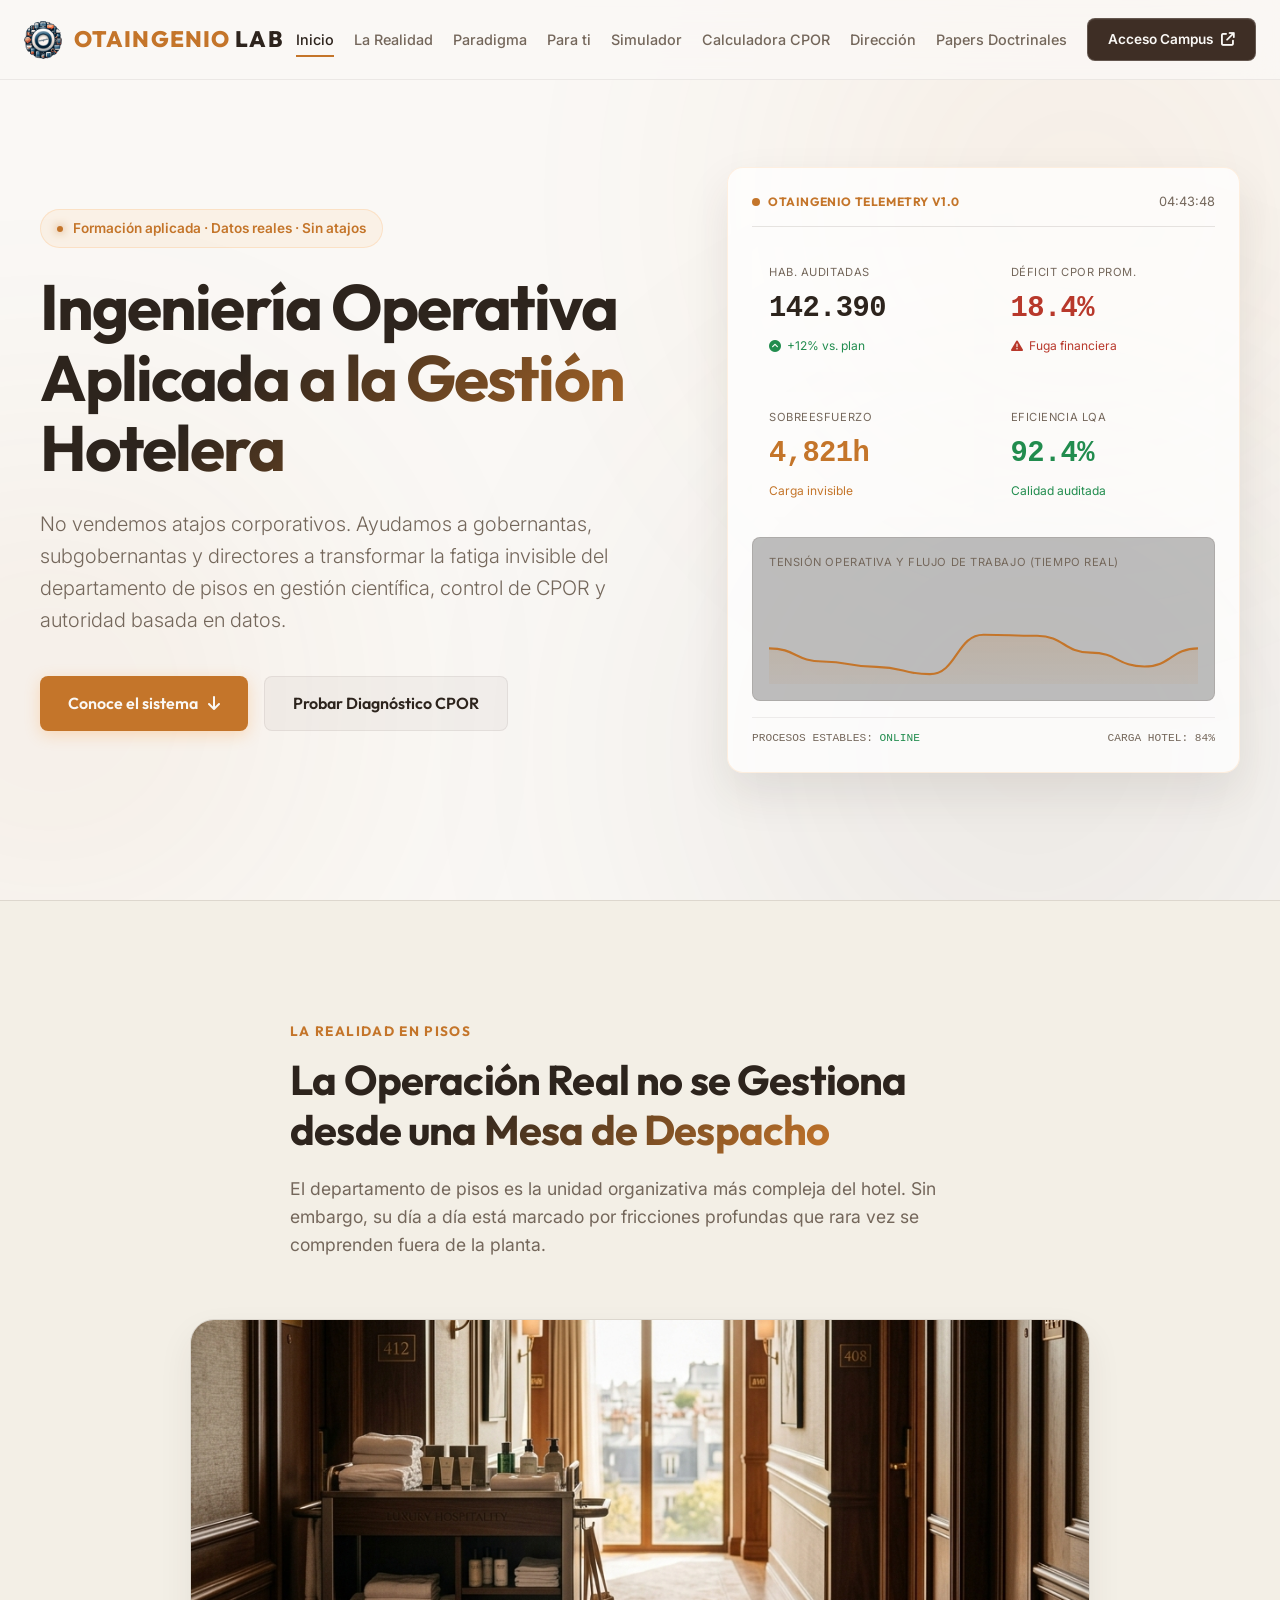
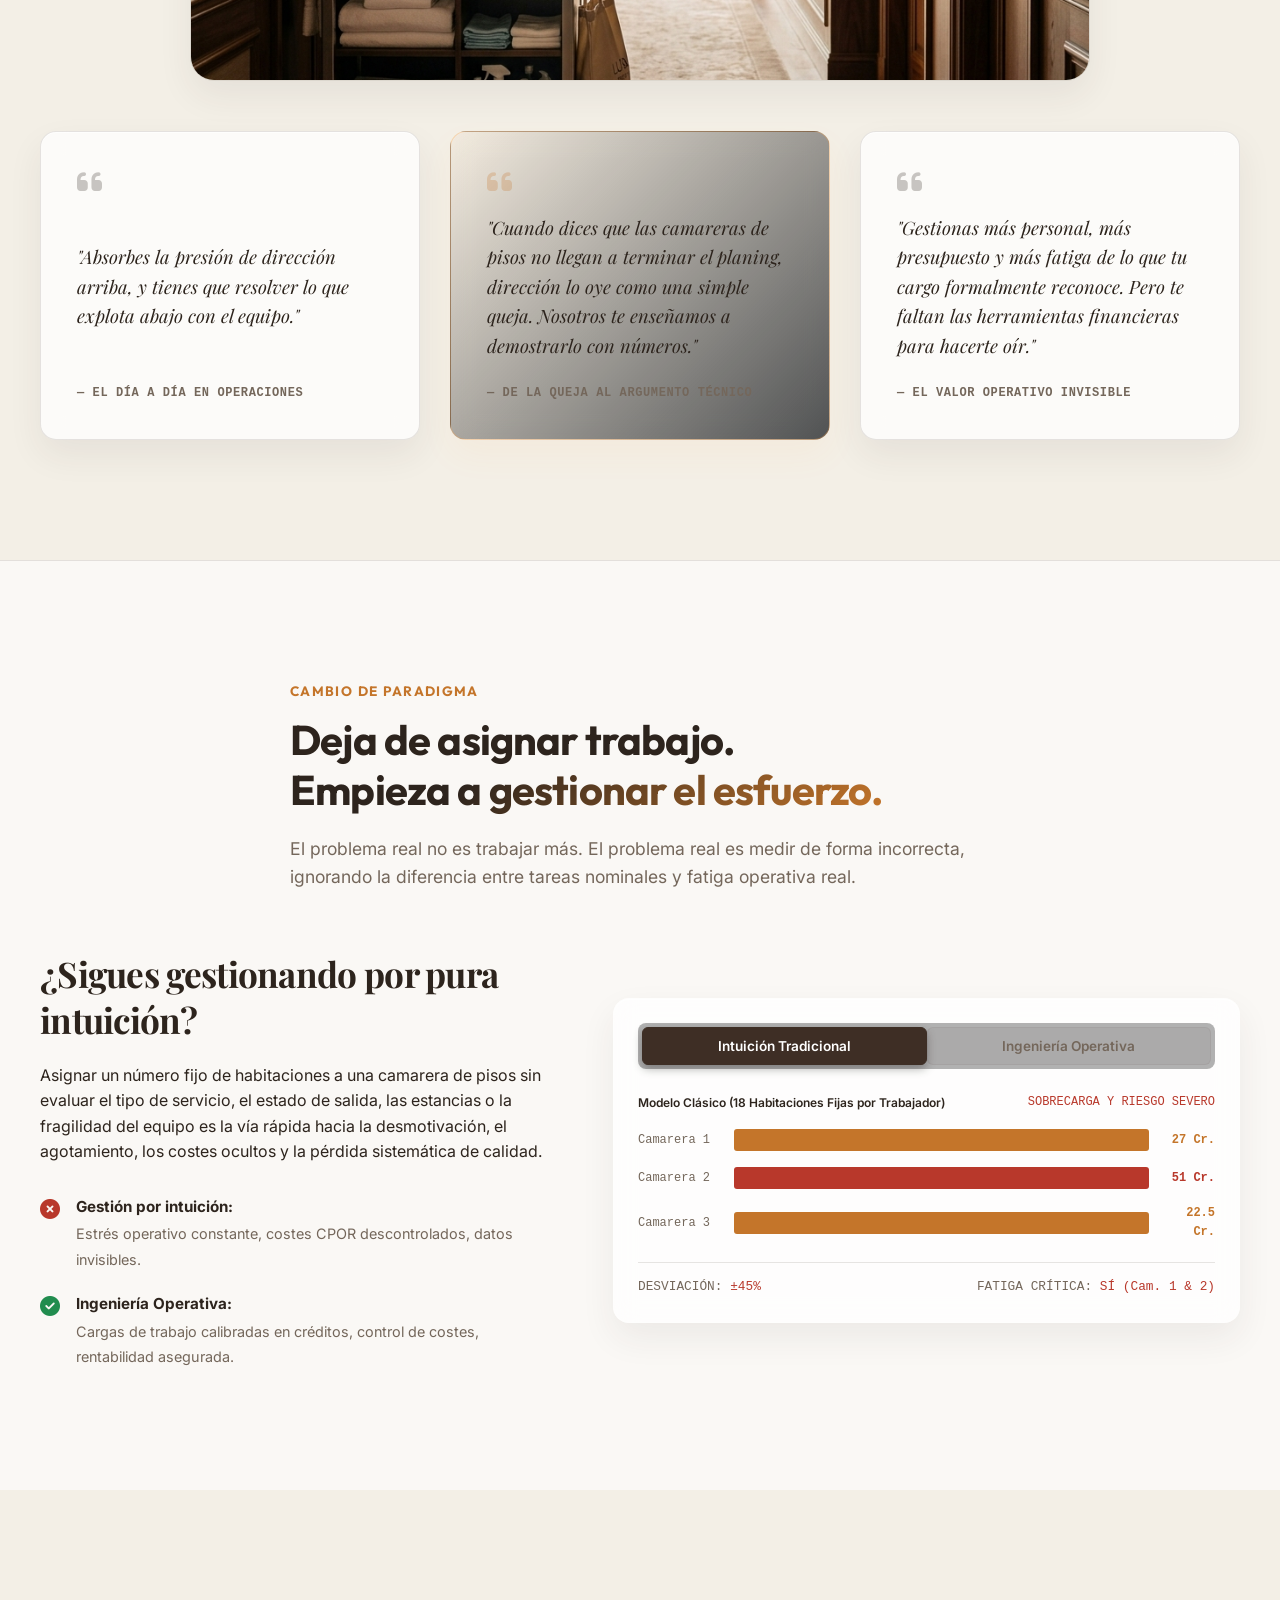
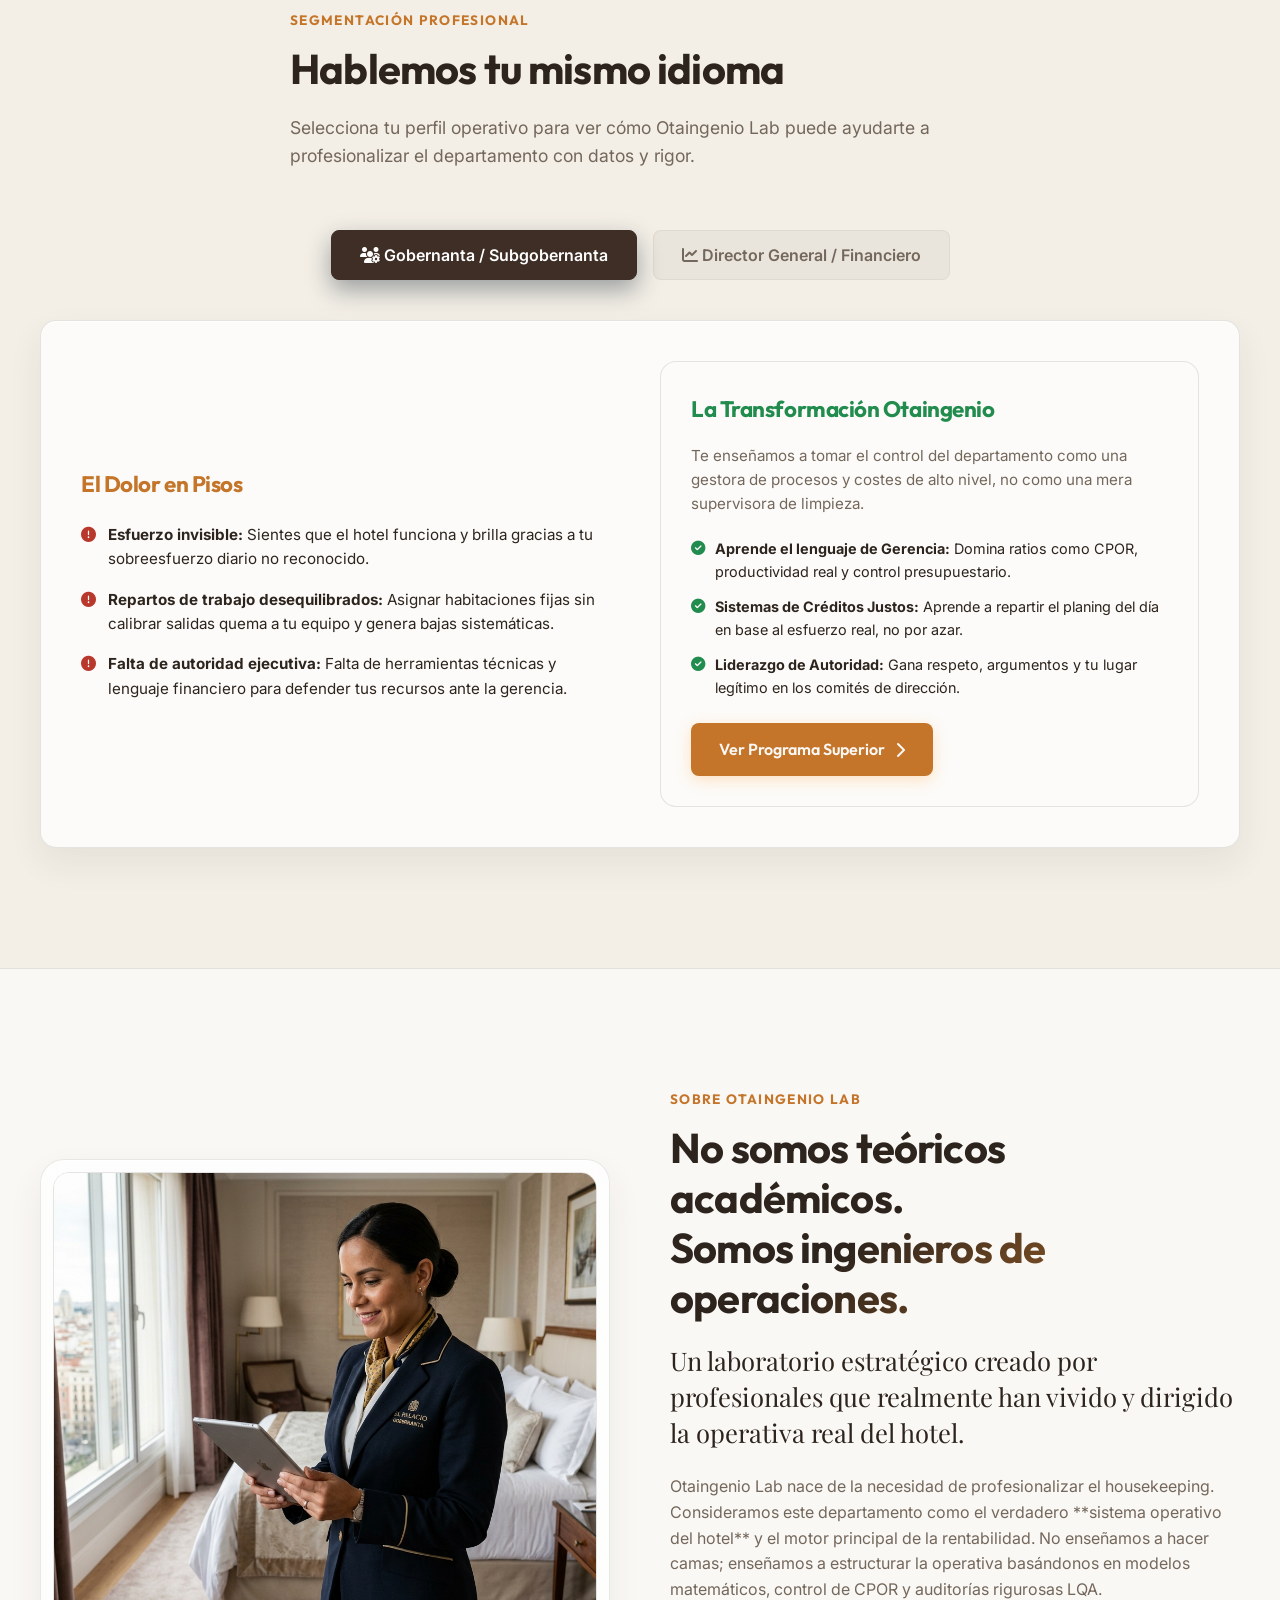
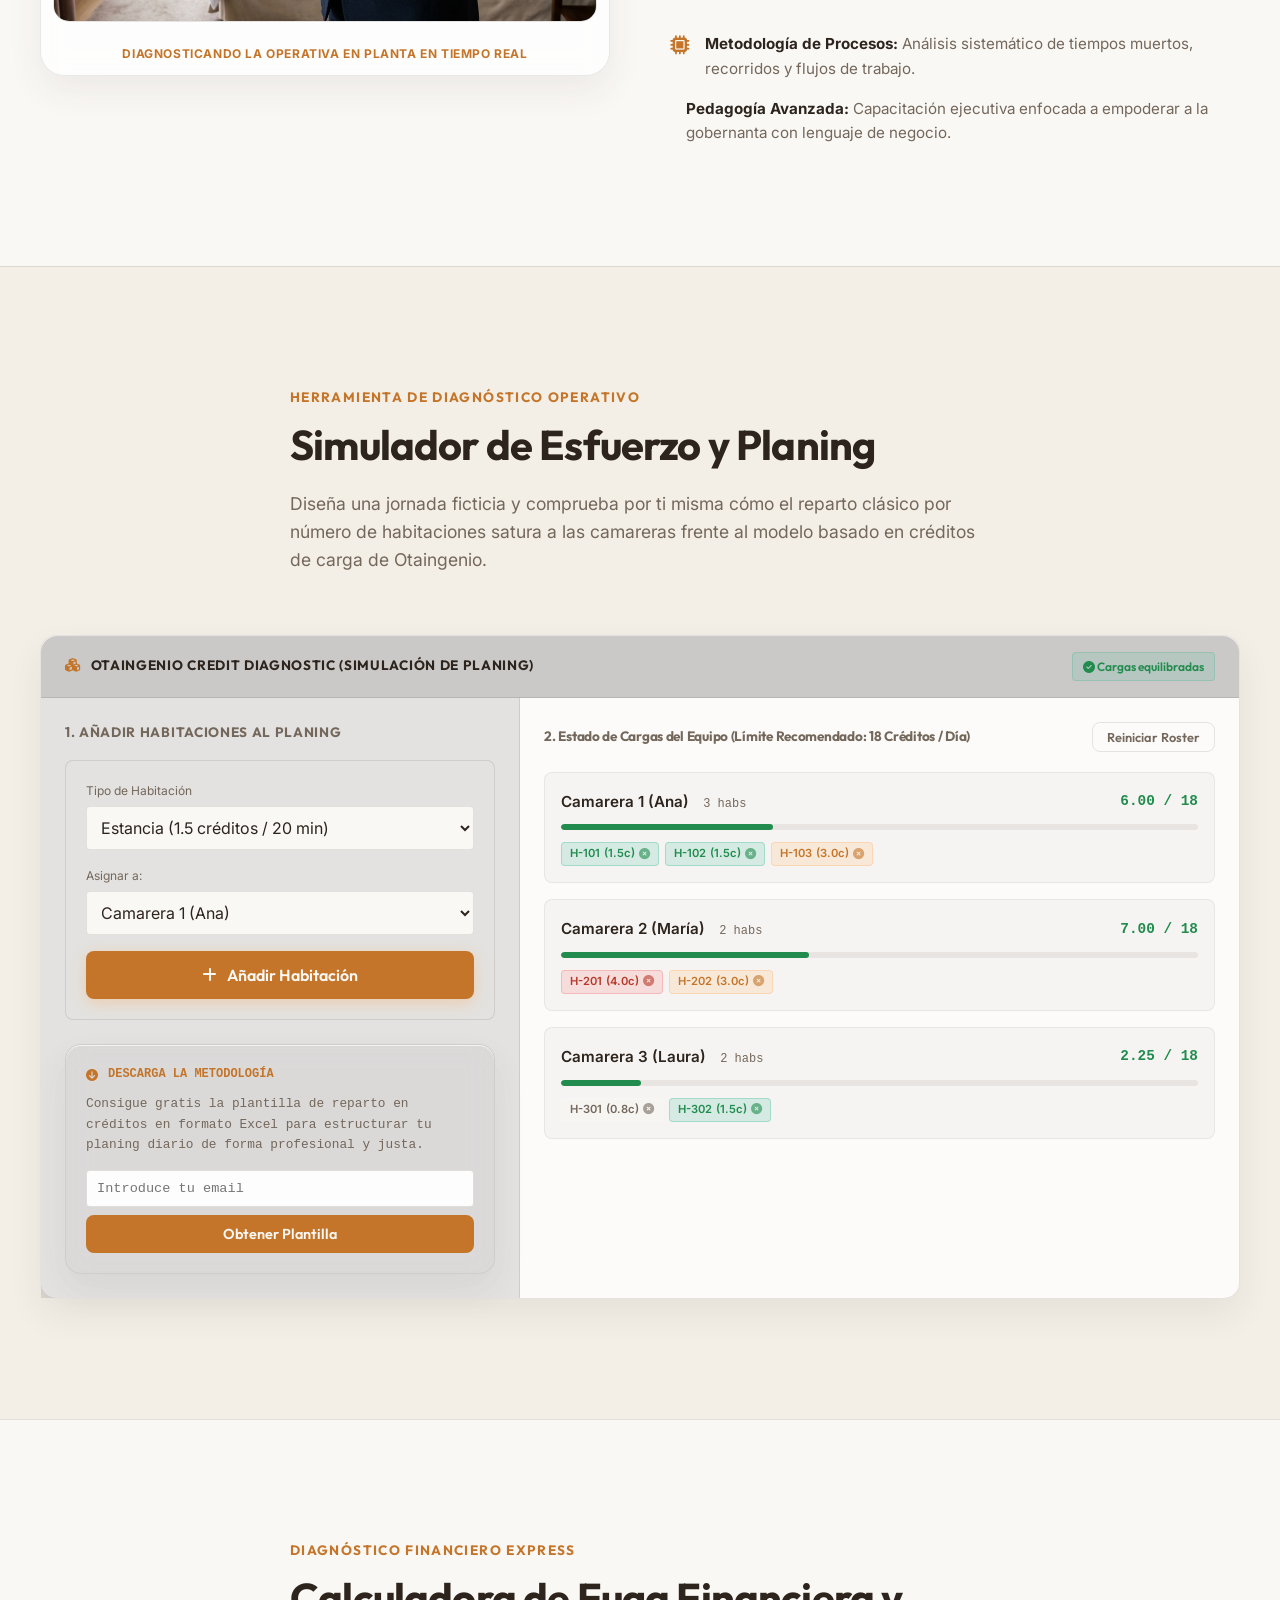
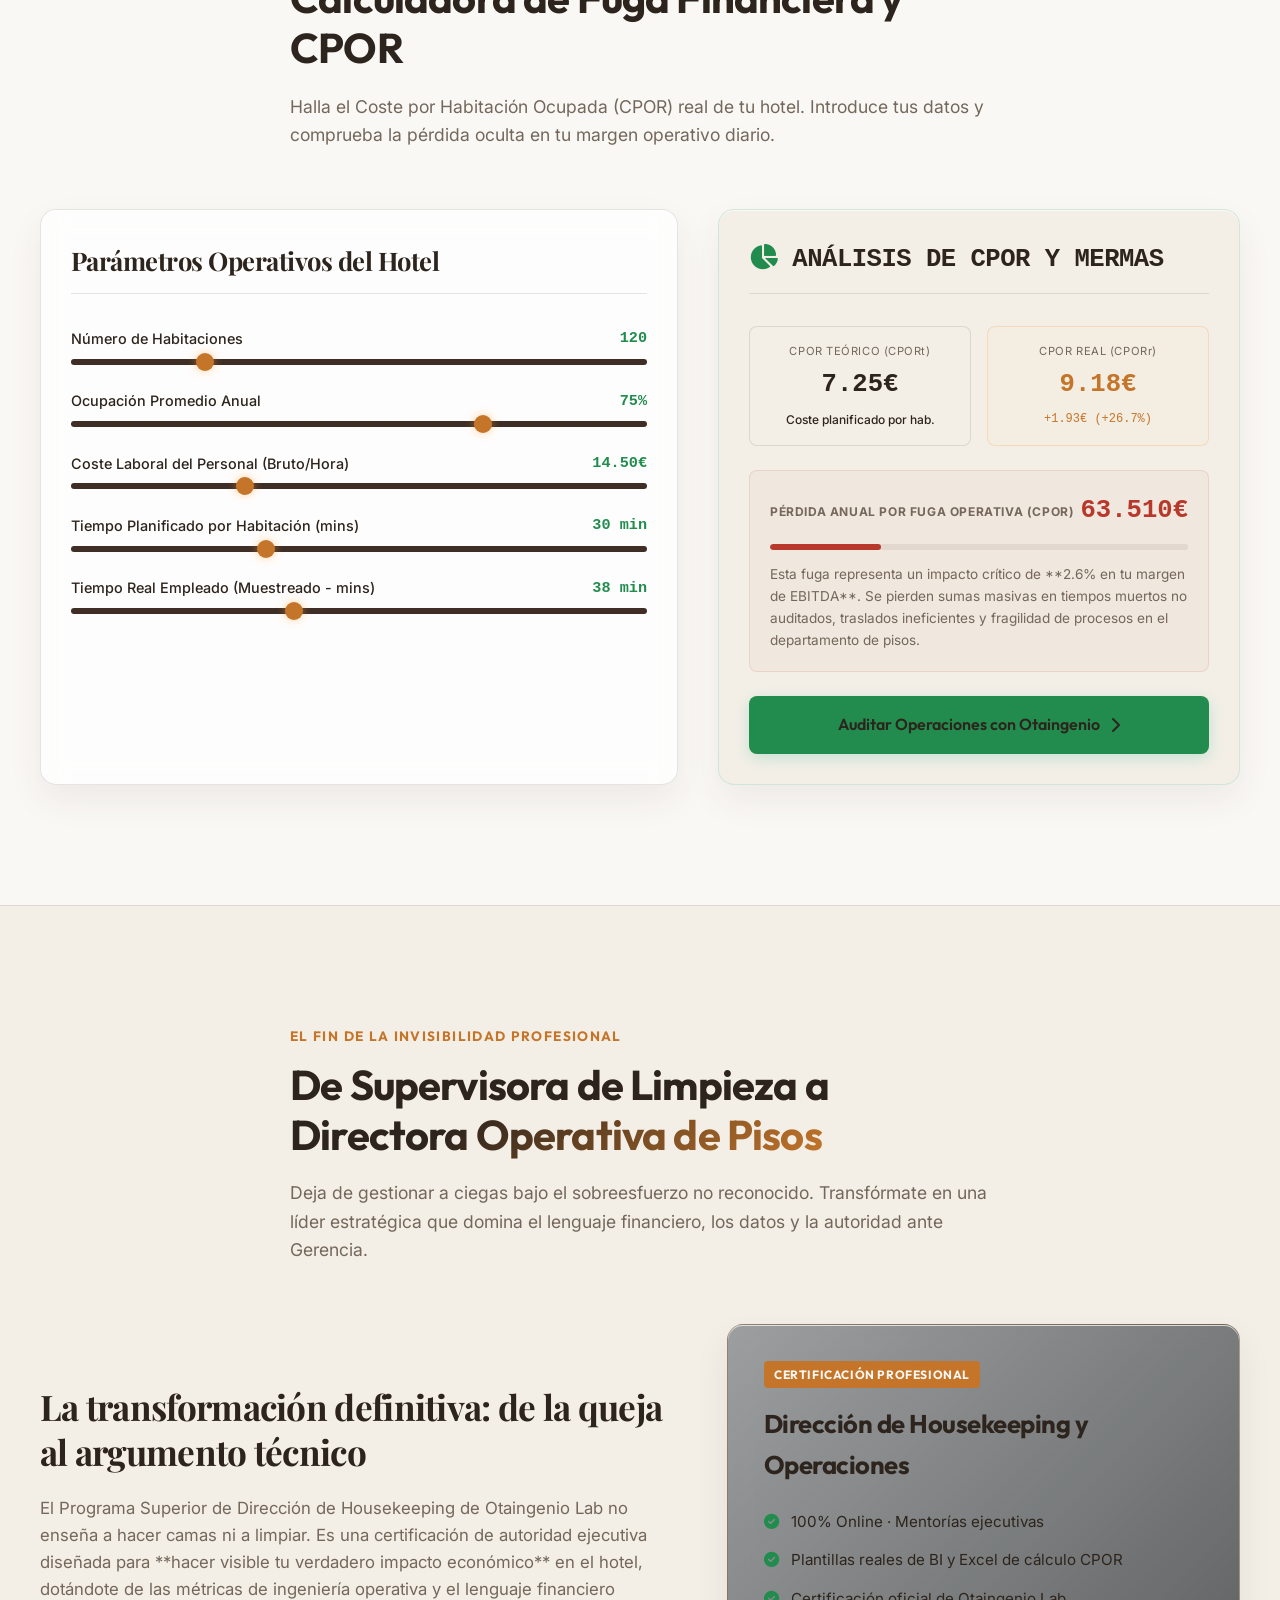
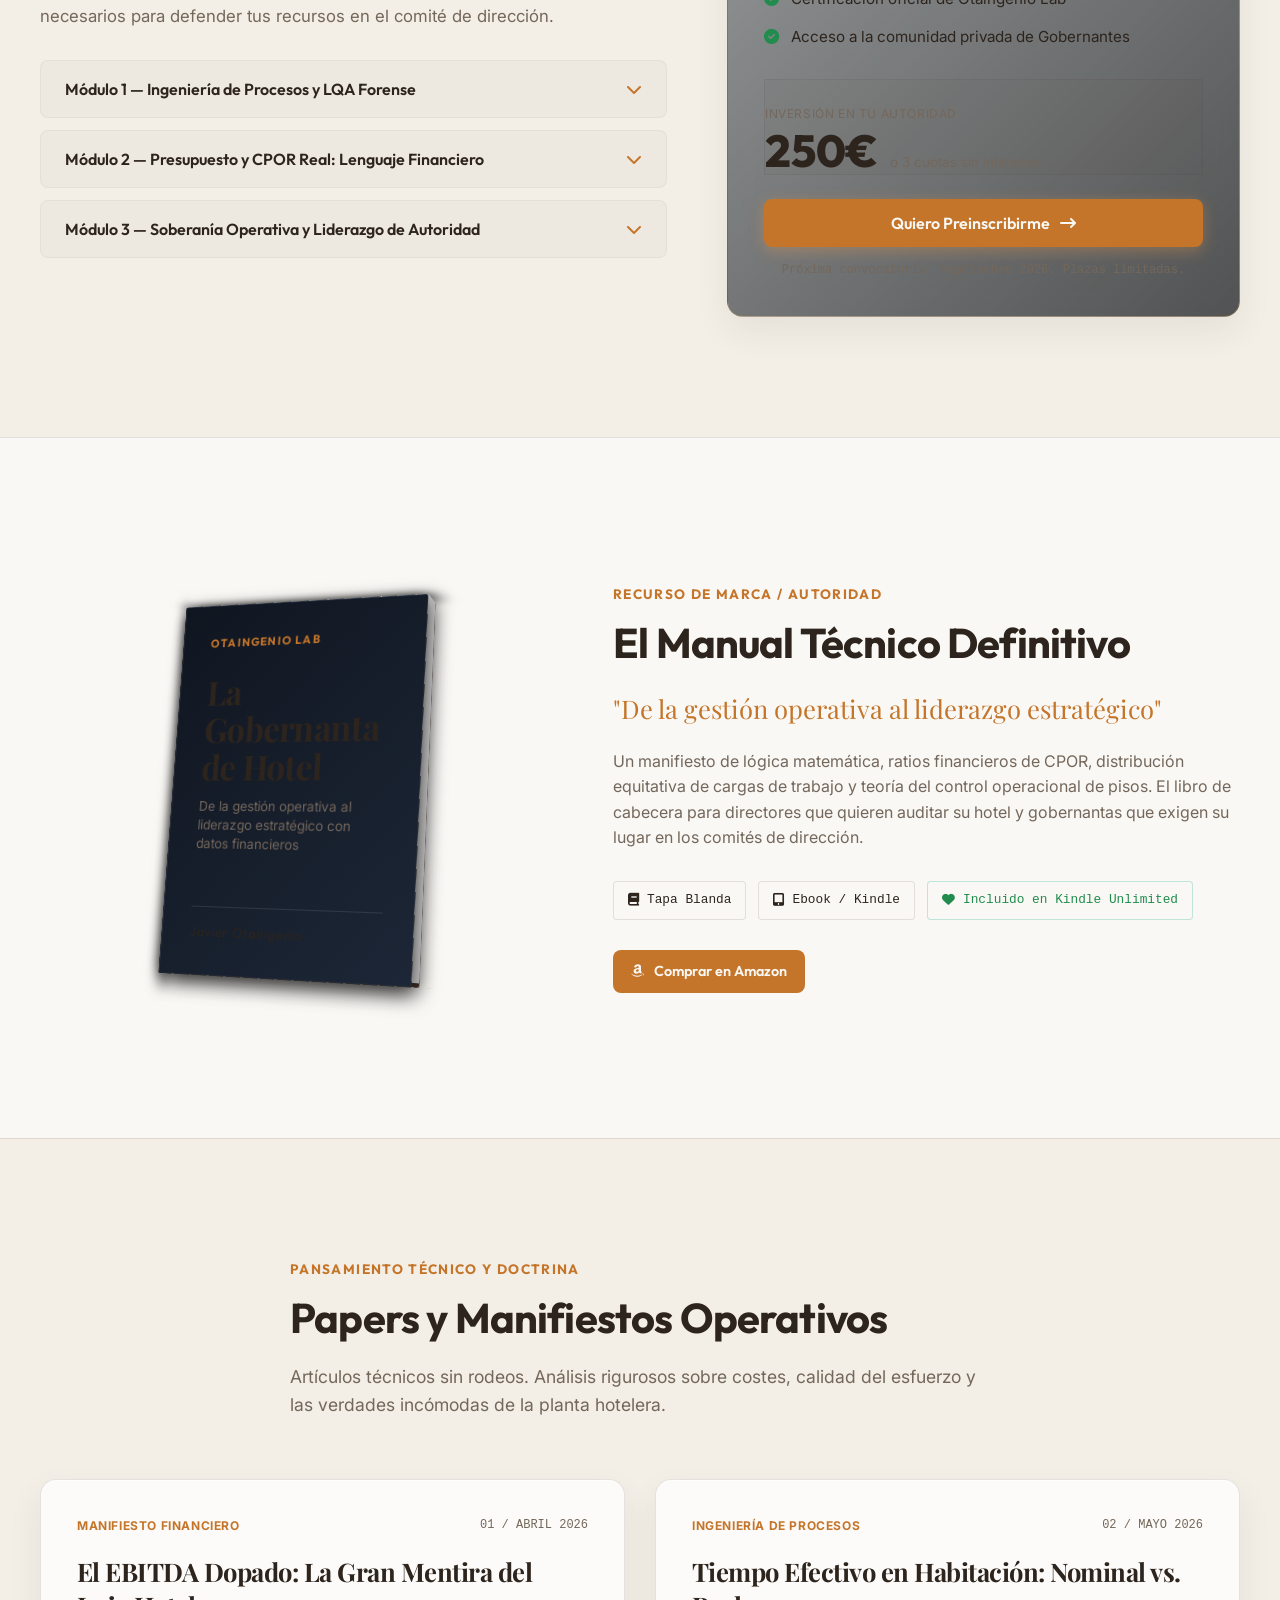
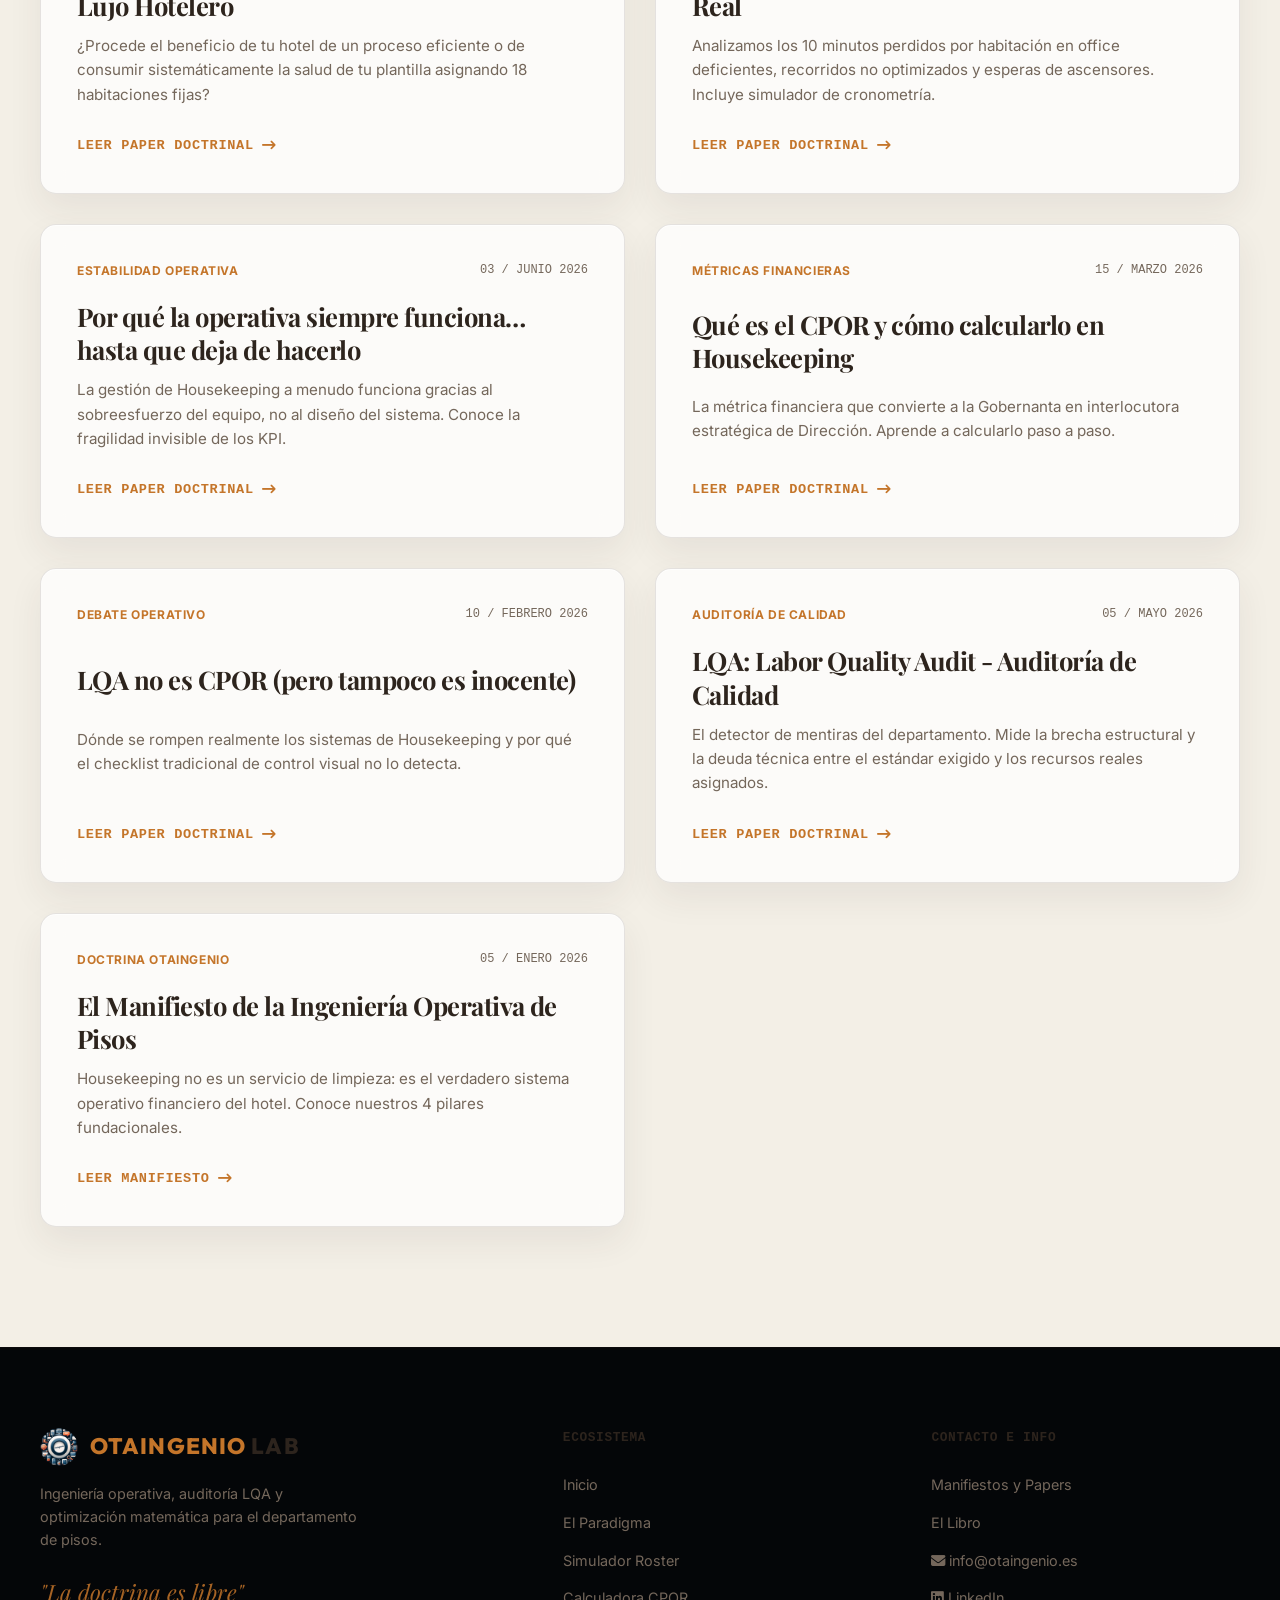
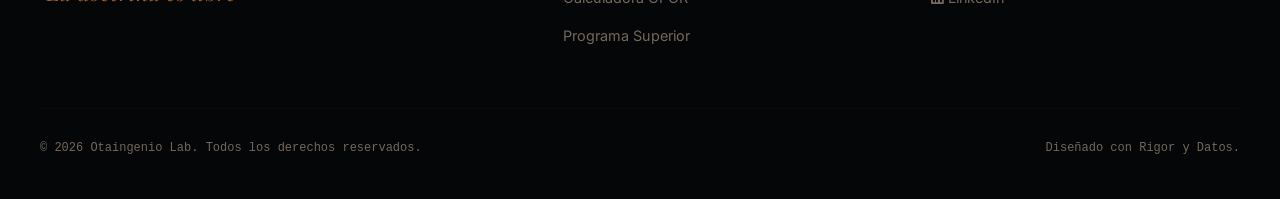
==== commit 45953a77: "fix: delete duplicate lqa-no-es-cpor paper, adjust grid and sitemap, and add missing introductions i" ====
--- a/index.html
+++ b/index.html
@@ -761,18 +761,7 @@
             </a>
           </div>
 
-          <div class="paper-card glass-card">
-            <div class="paper-meta">
-              <span class="paper-cat">AUDITORÍA DE CALIDAD</span>
-              <span class="paper-date font-mono">04 / FEBRERO 2026</span>
-            </div>
-            <h3 class="paper-title font-serif">LQA no es CPOR: Eficiencia vs. Excelencia</h3>
-            <p class="paper-excerpt">Si reduces el CPOR a ciegas destruyes tu LQA, y si disparas el LQA sin control logístico destruyes tu margen. Aprende el equilibrio paramétrico.</p>
-            <a href="/recursos/lqa-no-es-cpor" class="paper-cta font-mono">
-              <span>Leer paper doctrinal</span>
-              <i class="fa-solid fa-arrow-right-long"></i>
-            </a>
-          </div>
+
 
           <div class="paper-card glass-card">
             <div class="paper-meta">
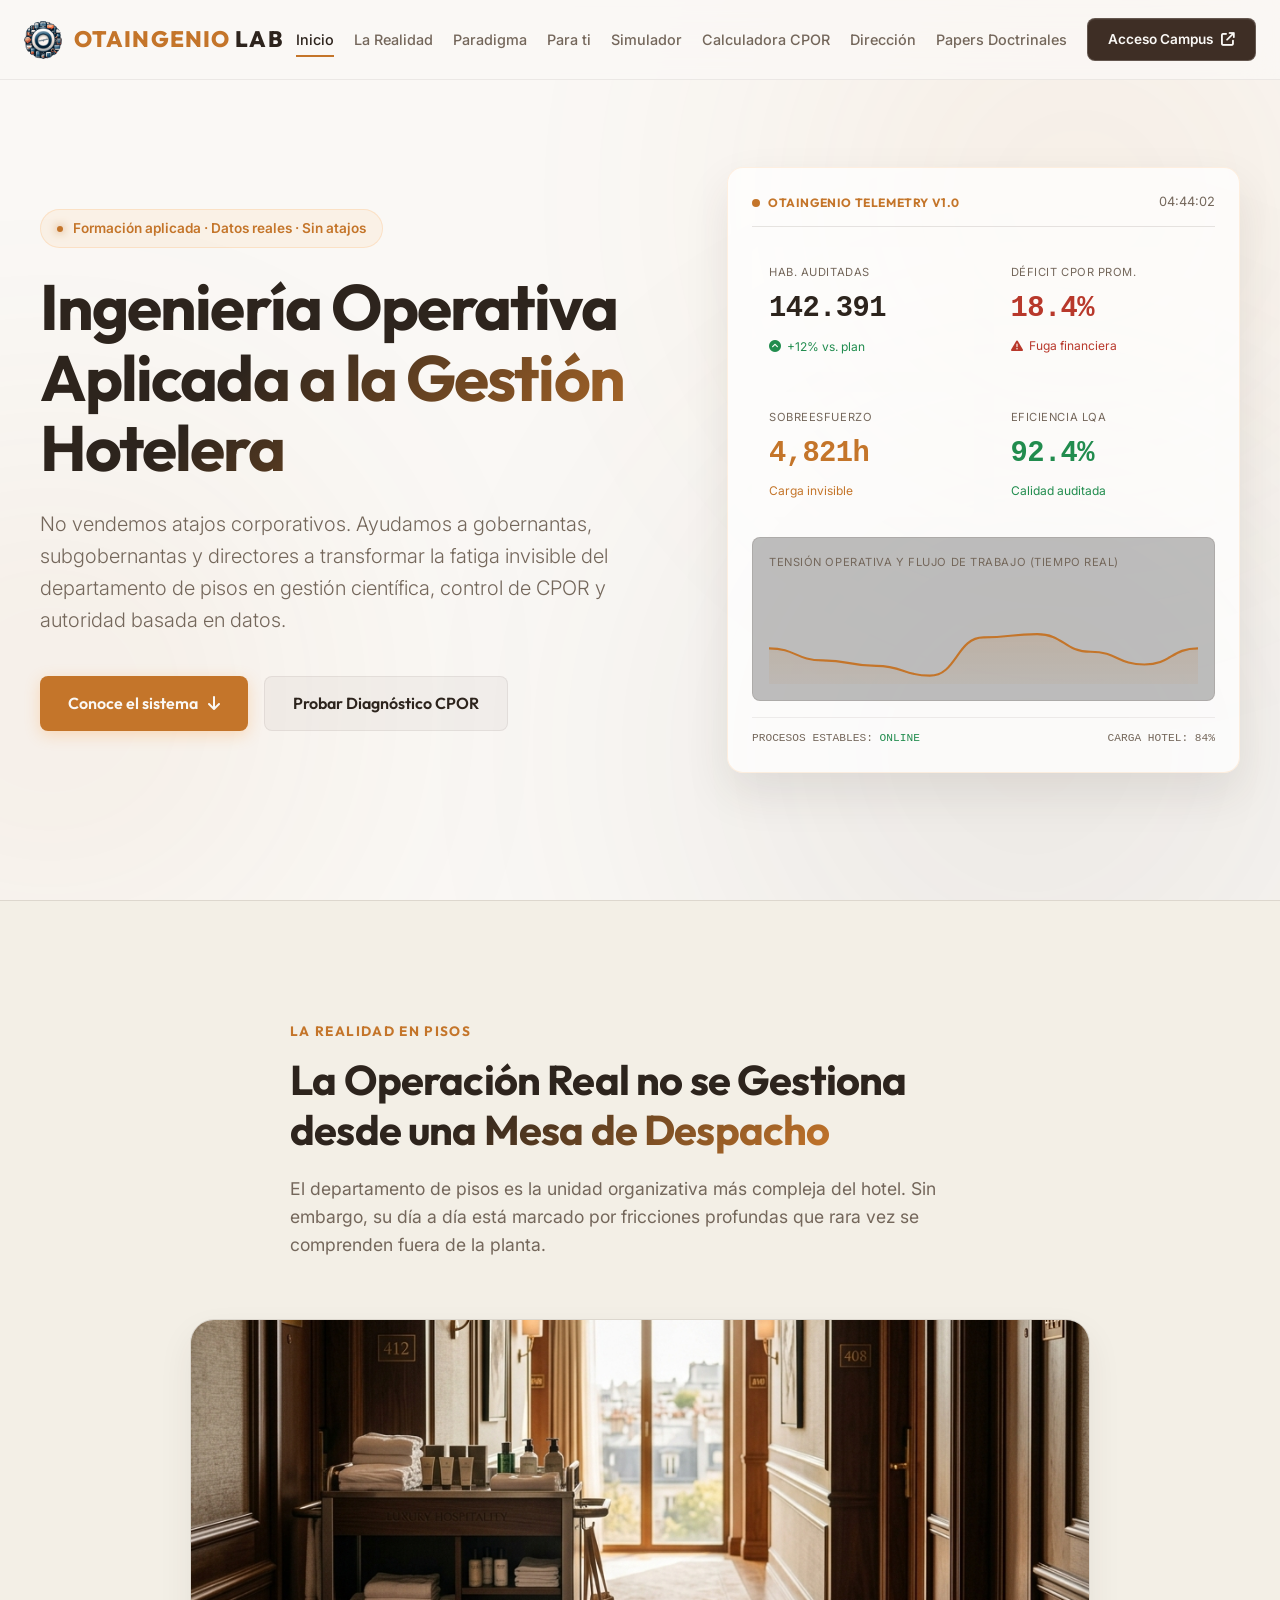
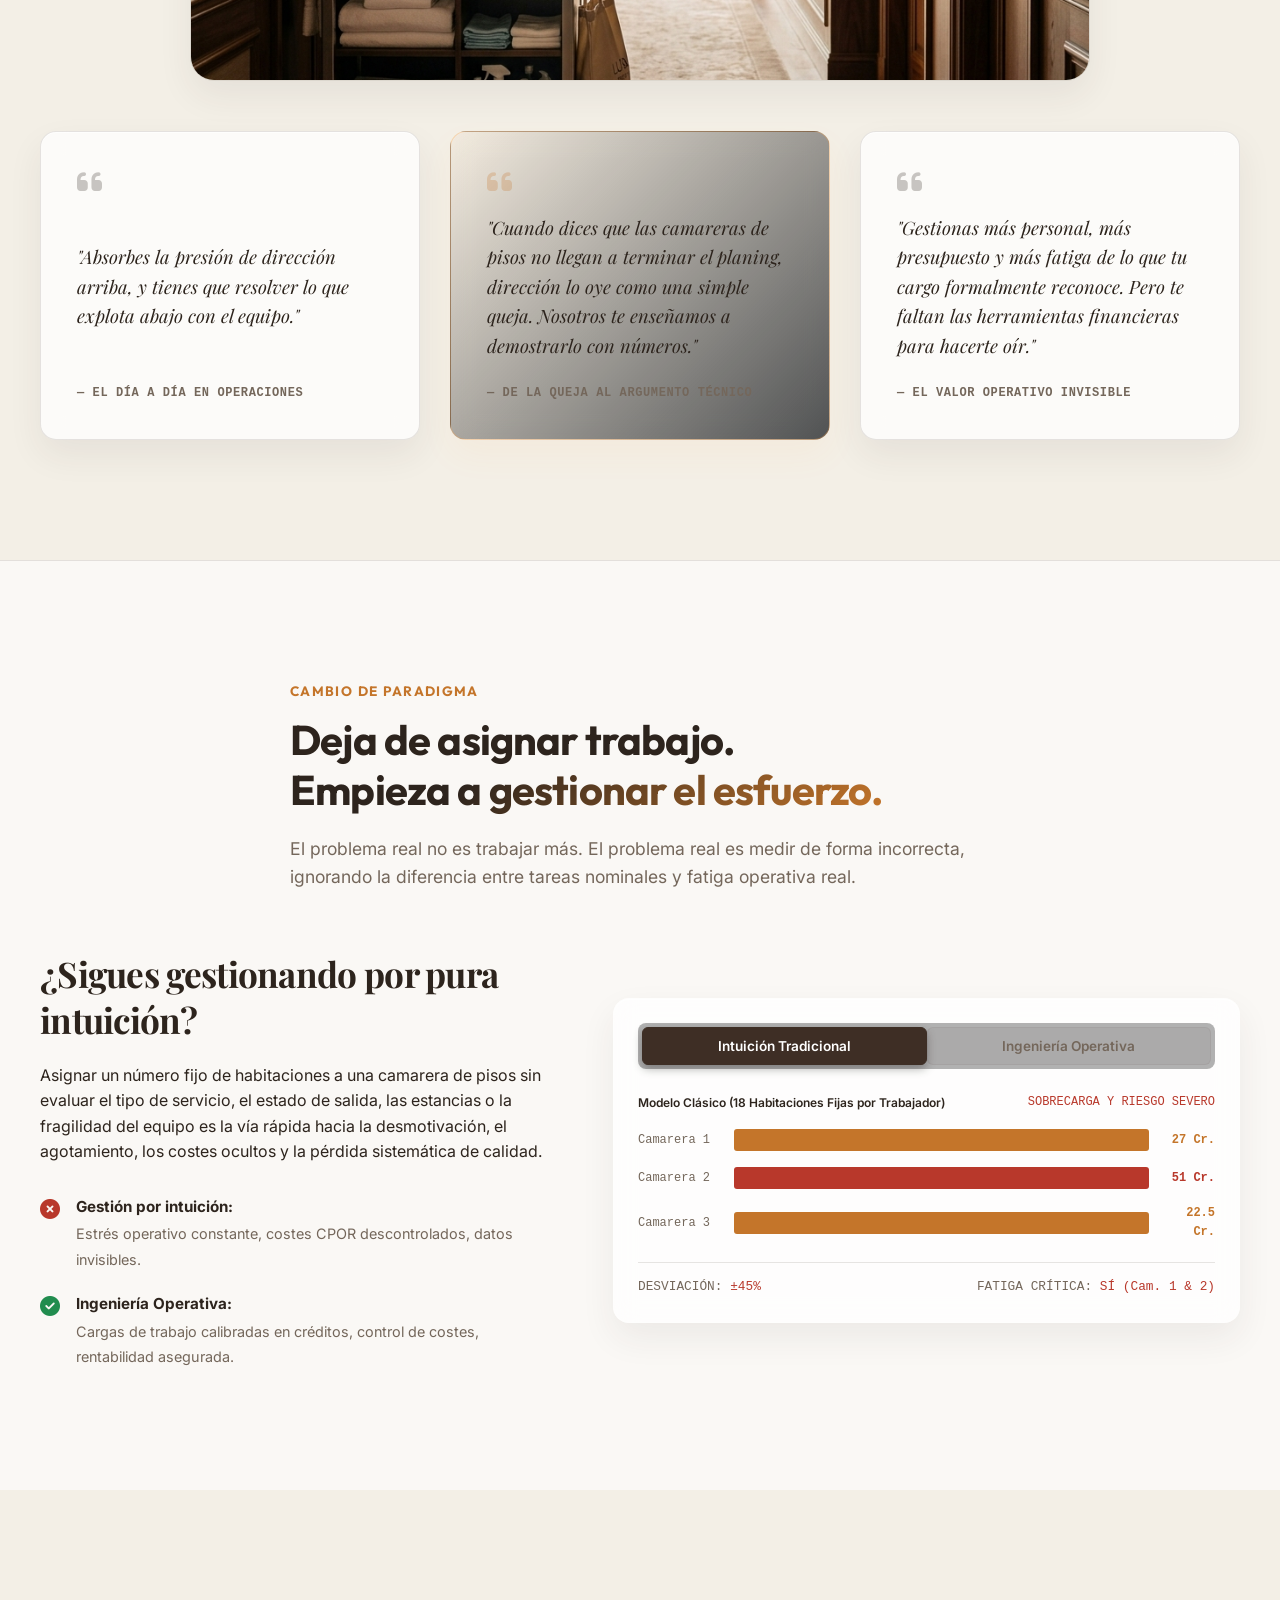
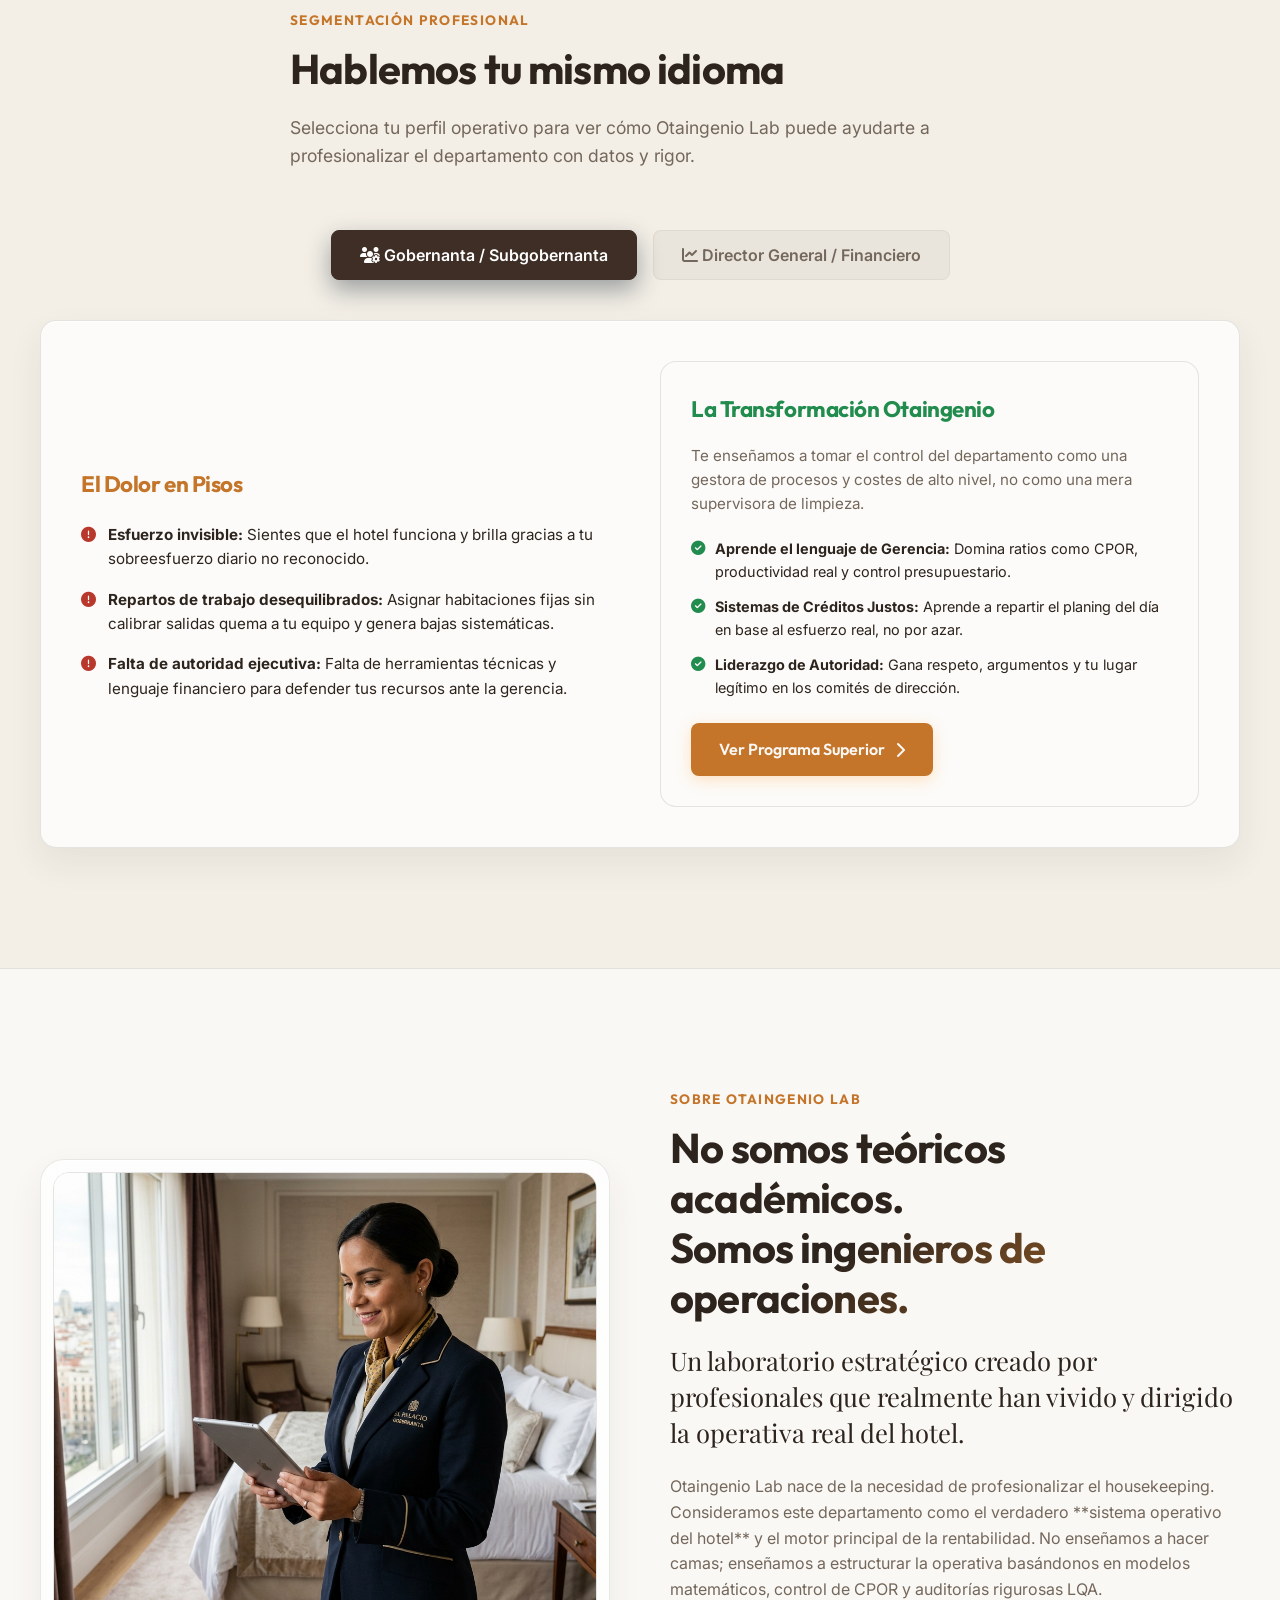
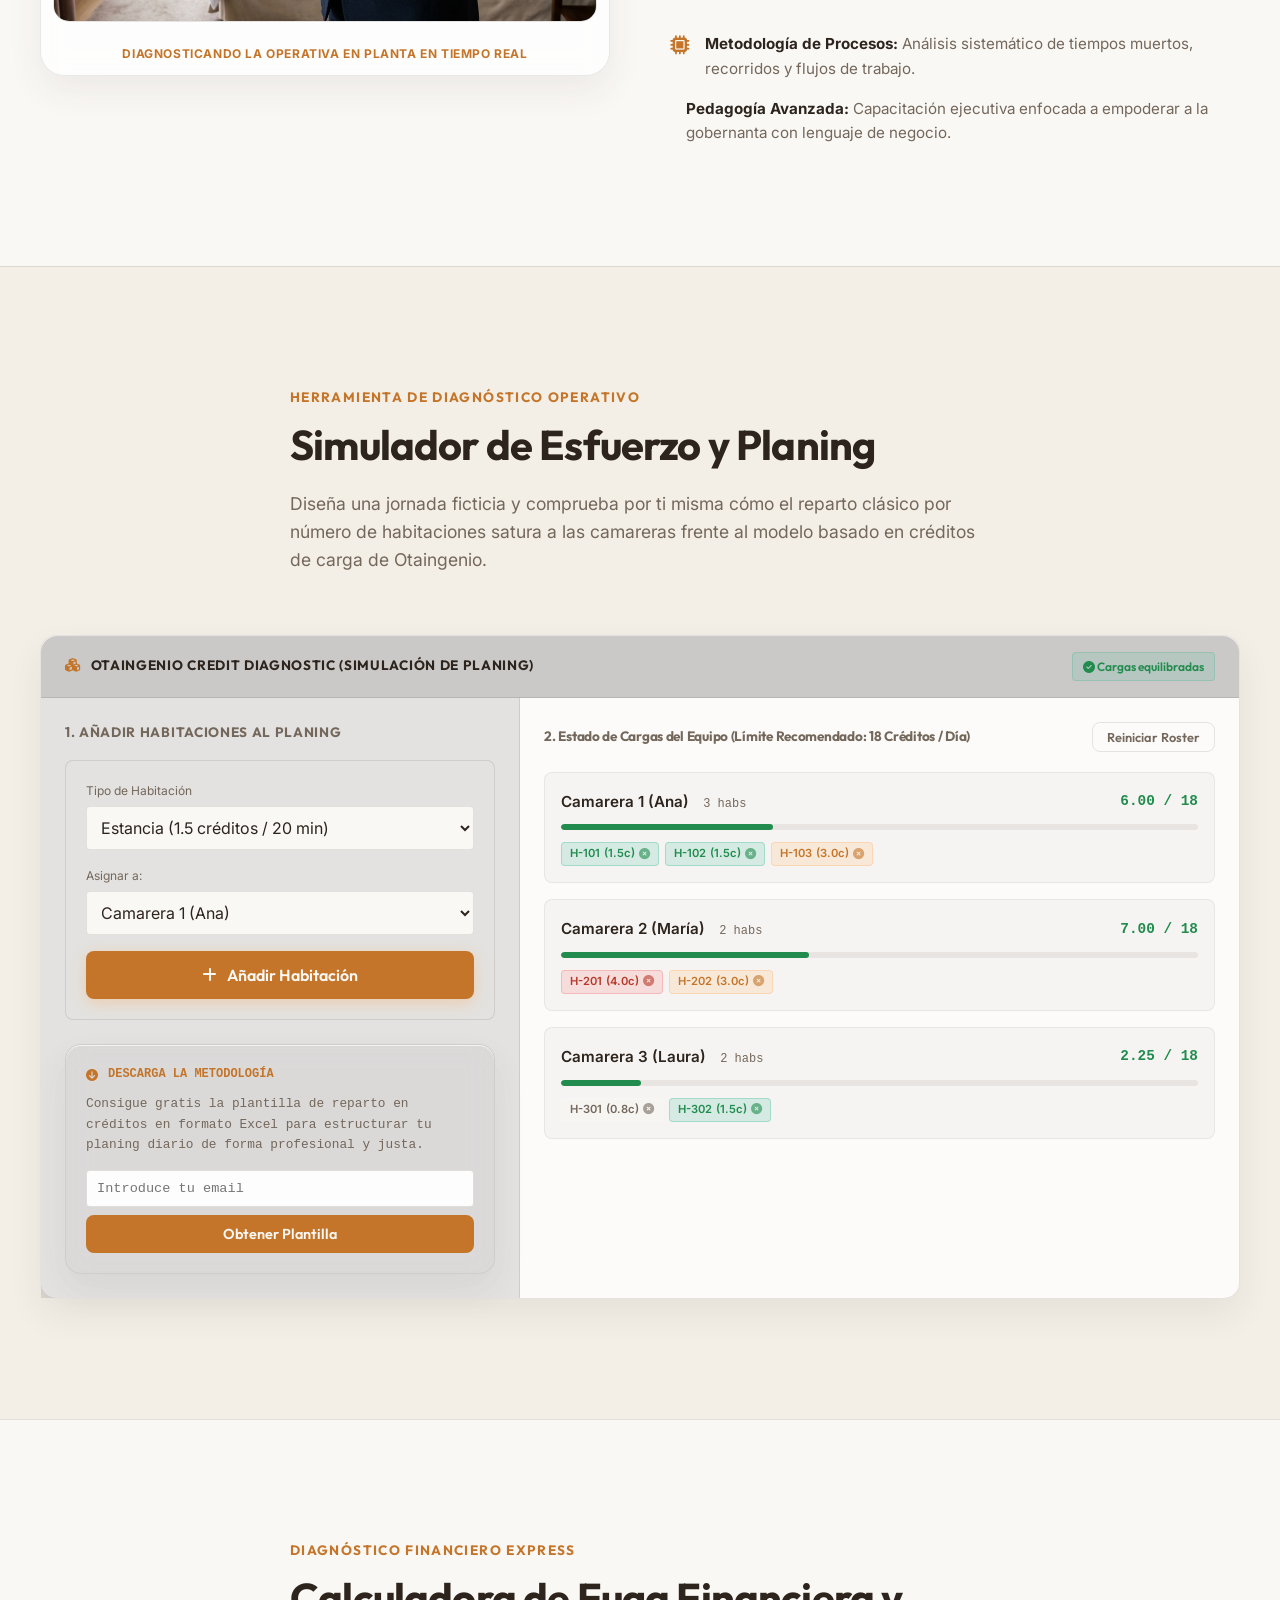
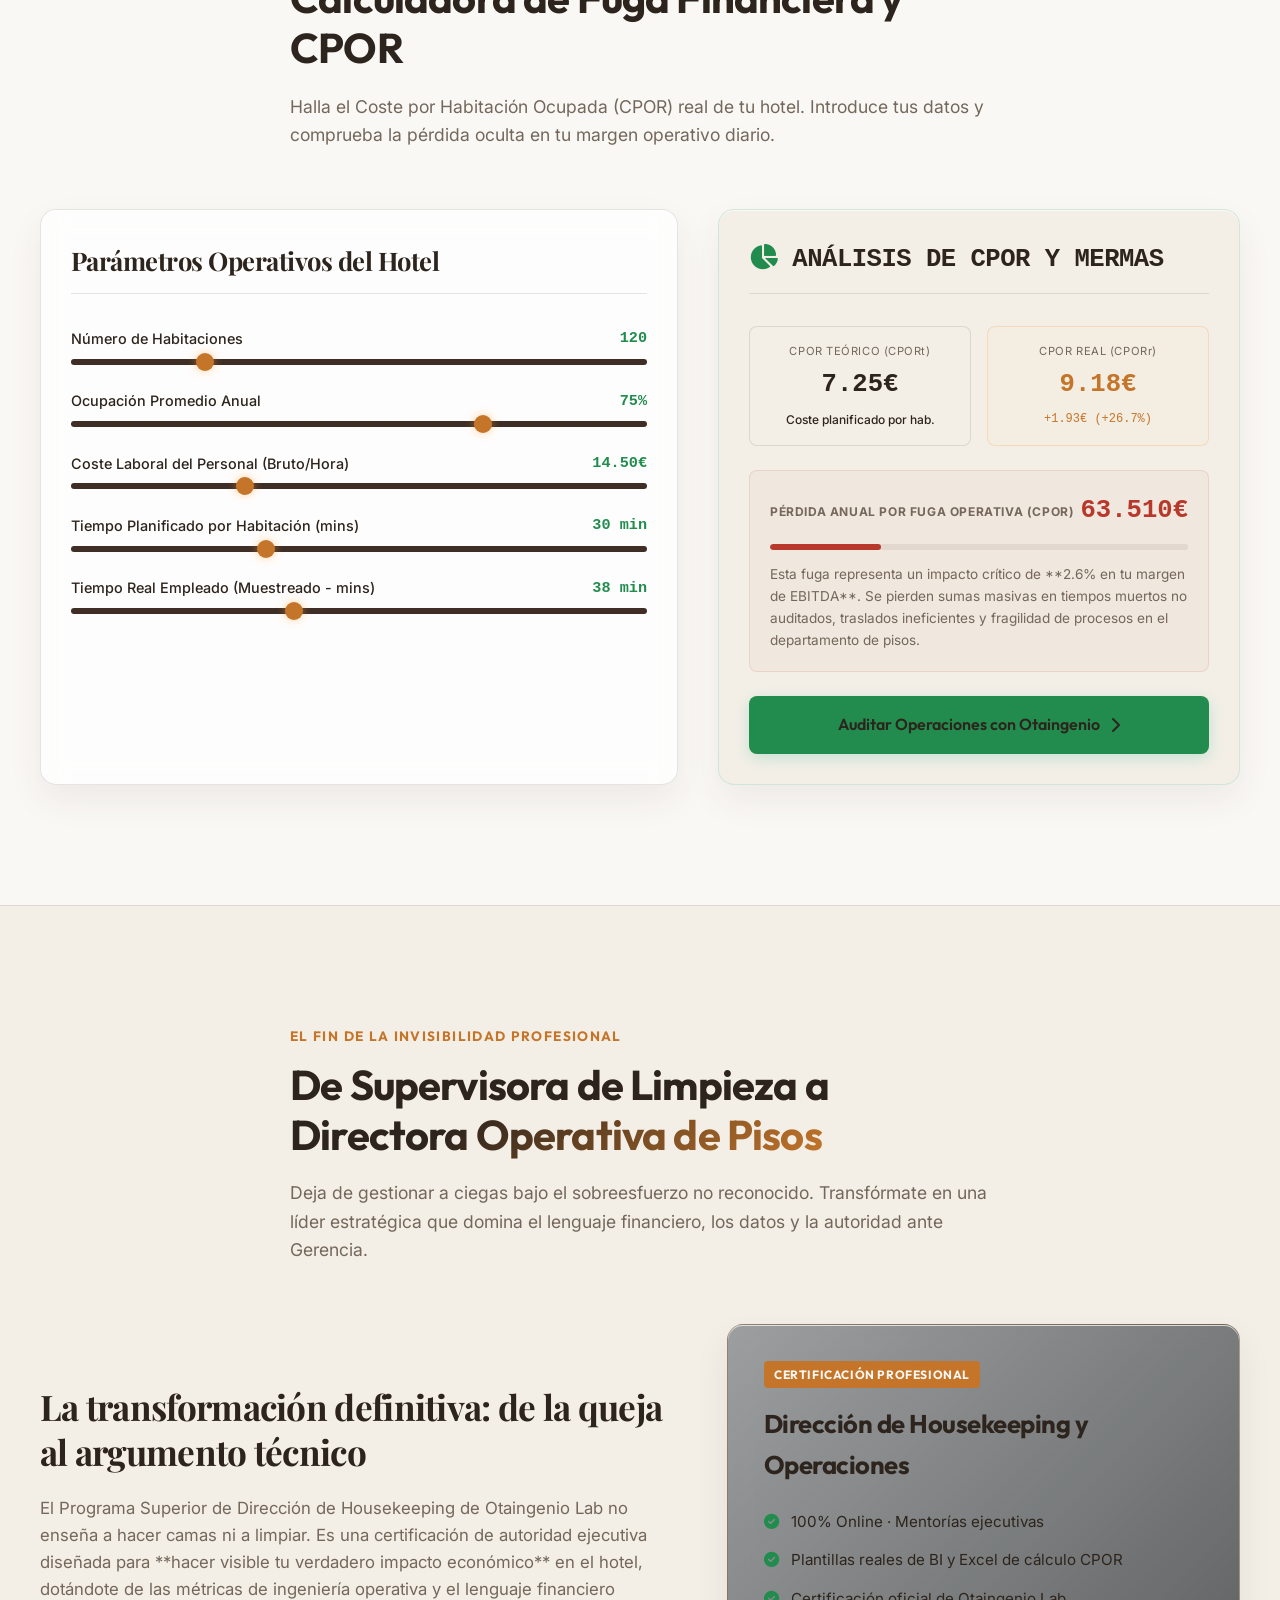
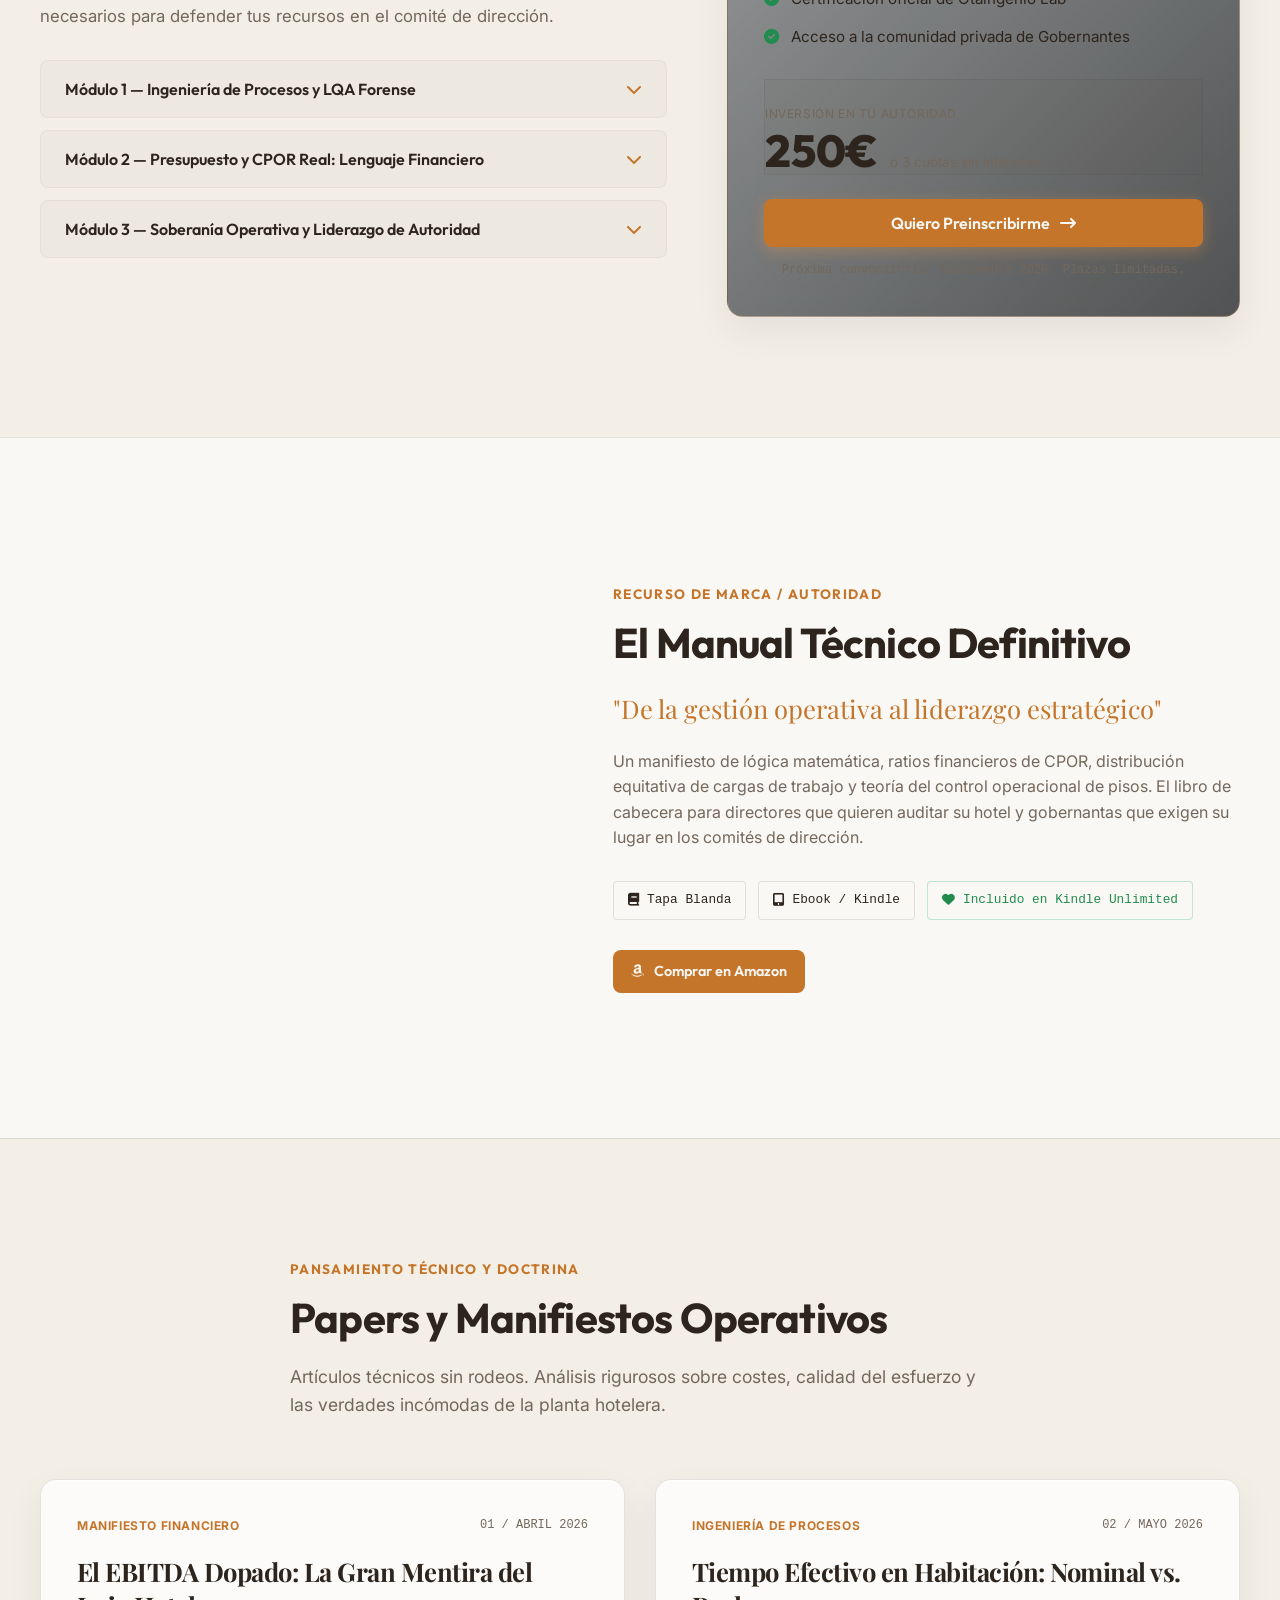
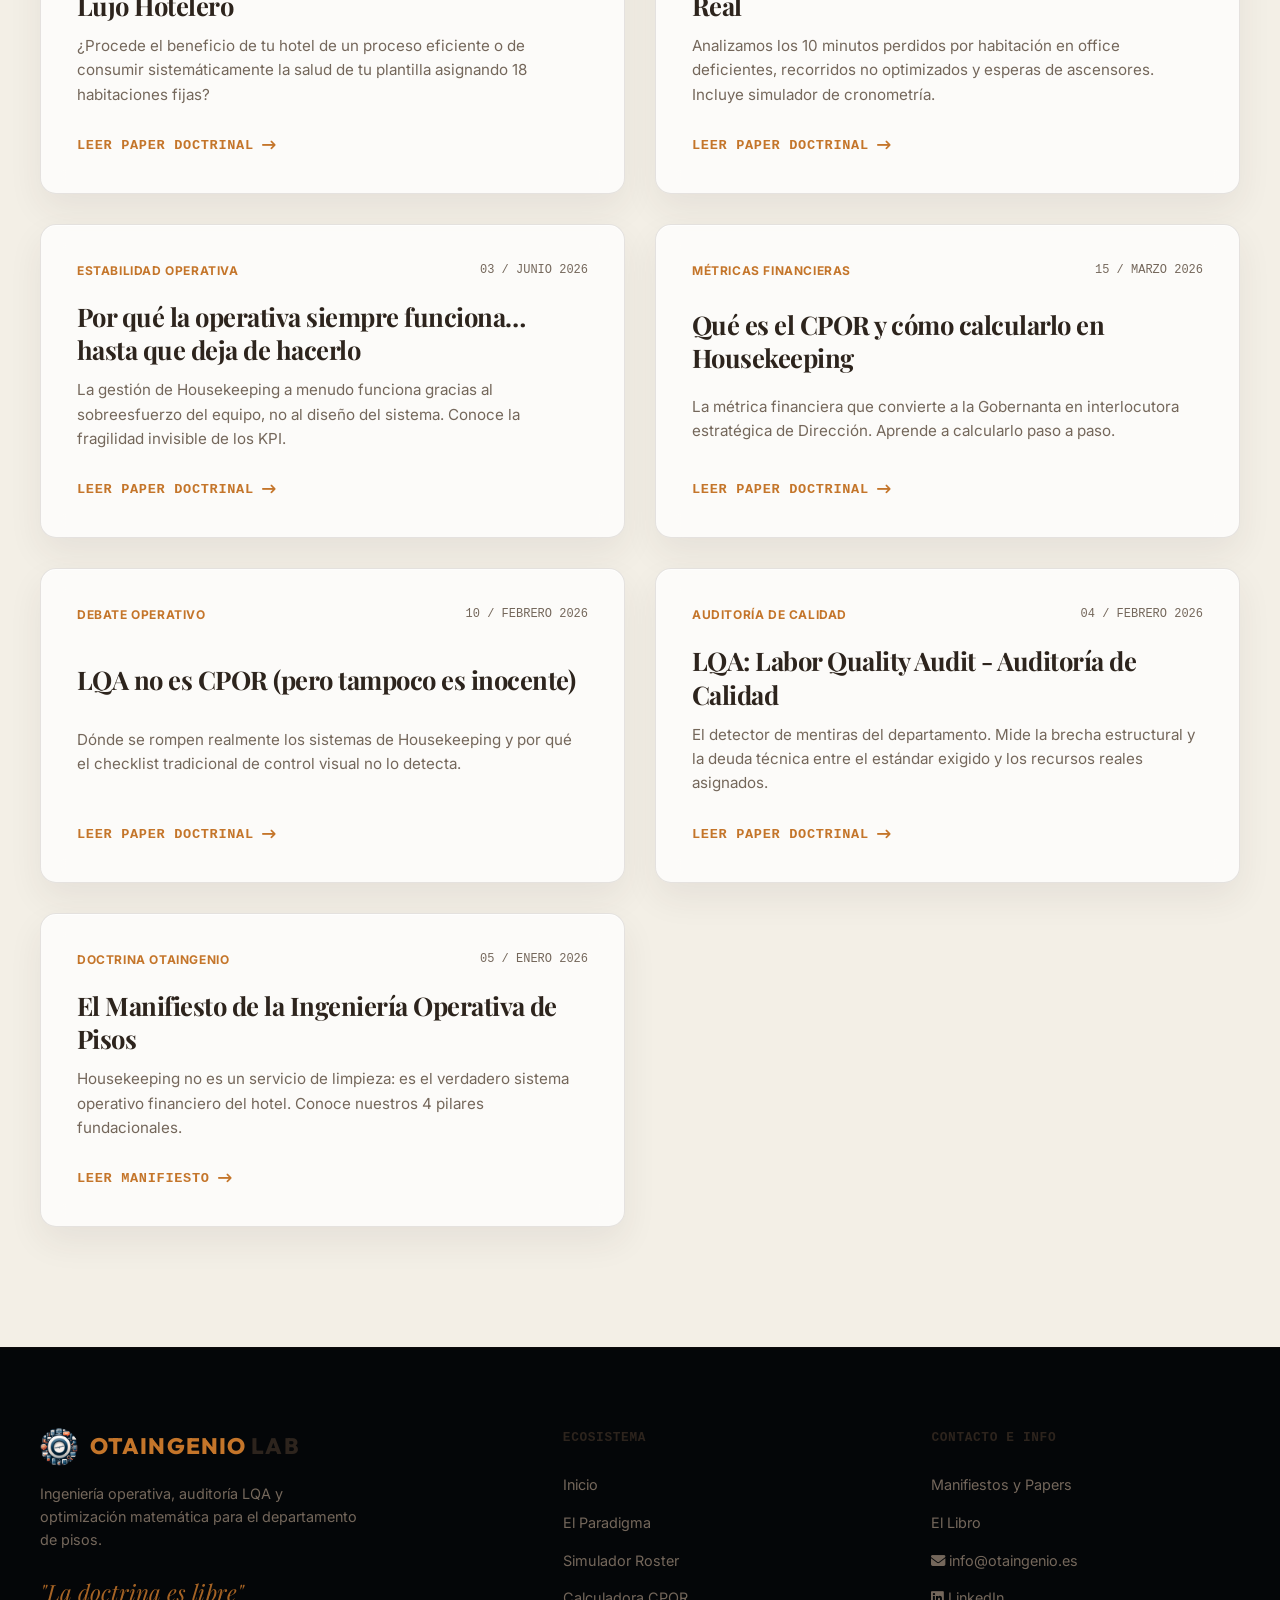
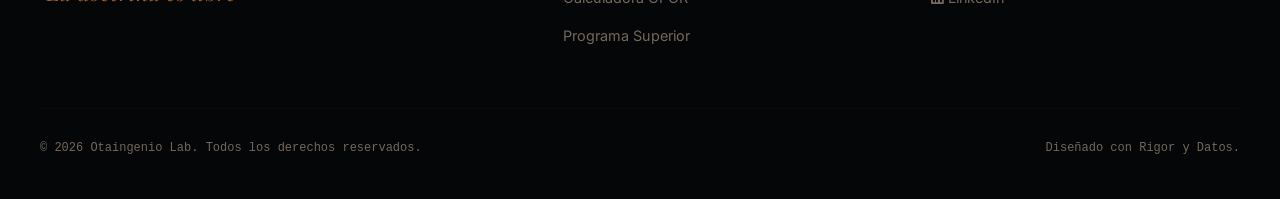
==== commit c1ef509a: "fix: update lqa-housekeeping publication date to February 4, 2026 across resources, main page, and s" ====
--- a/index.html
+++ b/index.html
@@ -779,7 +779,7 @@
           <div class="paper-card glass-card">
             <div class="paper-meta">
               <span class="paper-cat">AUDITORÍA DE CALIDAD</span>
-              <span class="paper-date font-mono">05 / MAYO 2026</span>
+              <span class="paper-date font-mono">04 / FEBRERO 2026</span>
             </div>
             <h3 class="paper-title font-serif">LQA: Labor Quality Audit - Auditoría de Calidad</h3>
             <p class="paper-excerpt">El detector de mentiras del departamento. Mide la brecha estructural y la deuda técnica entre el estándar exigido y los recursos reales asignados.</p>
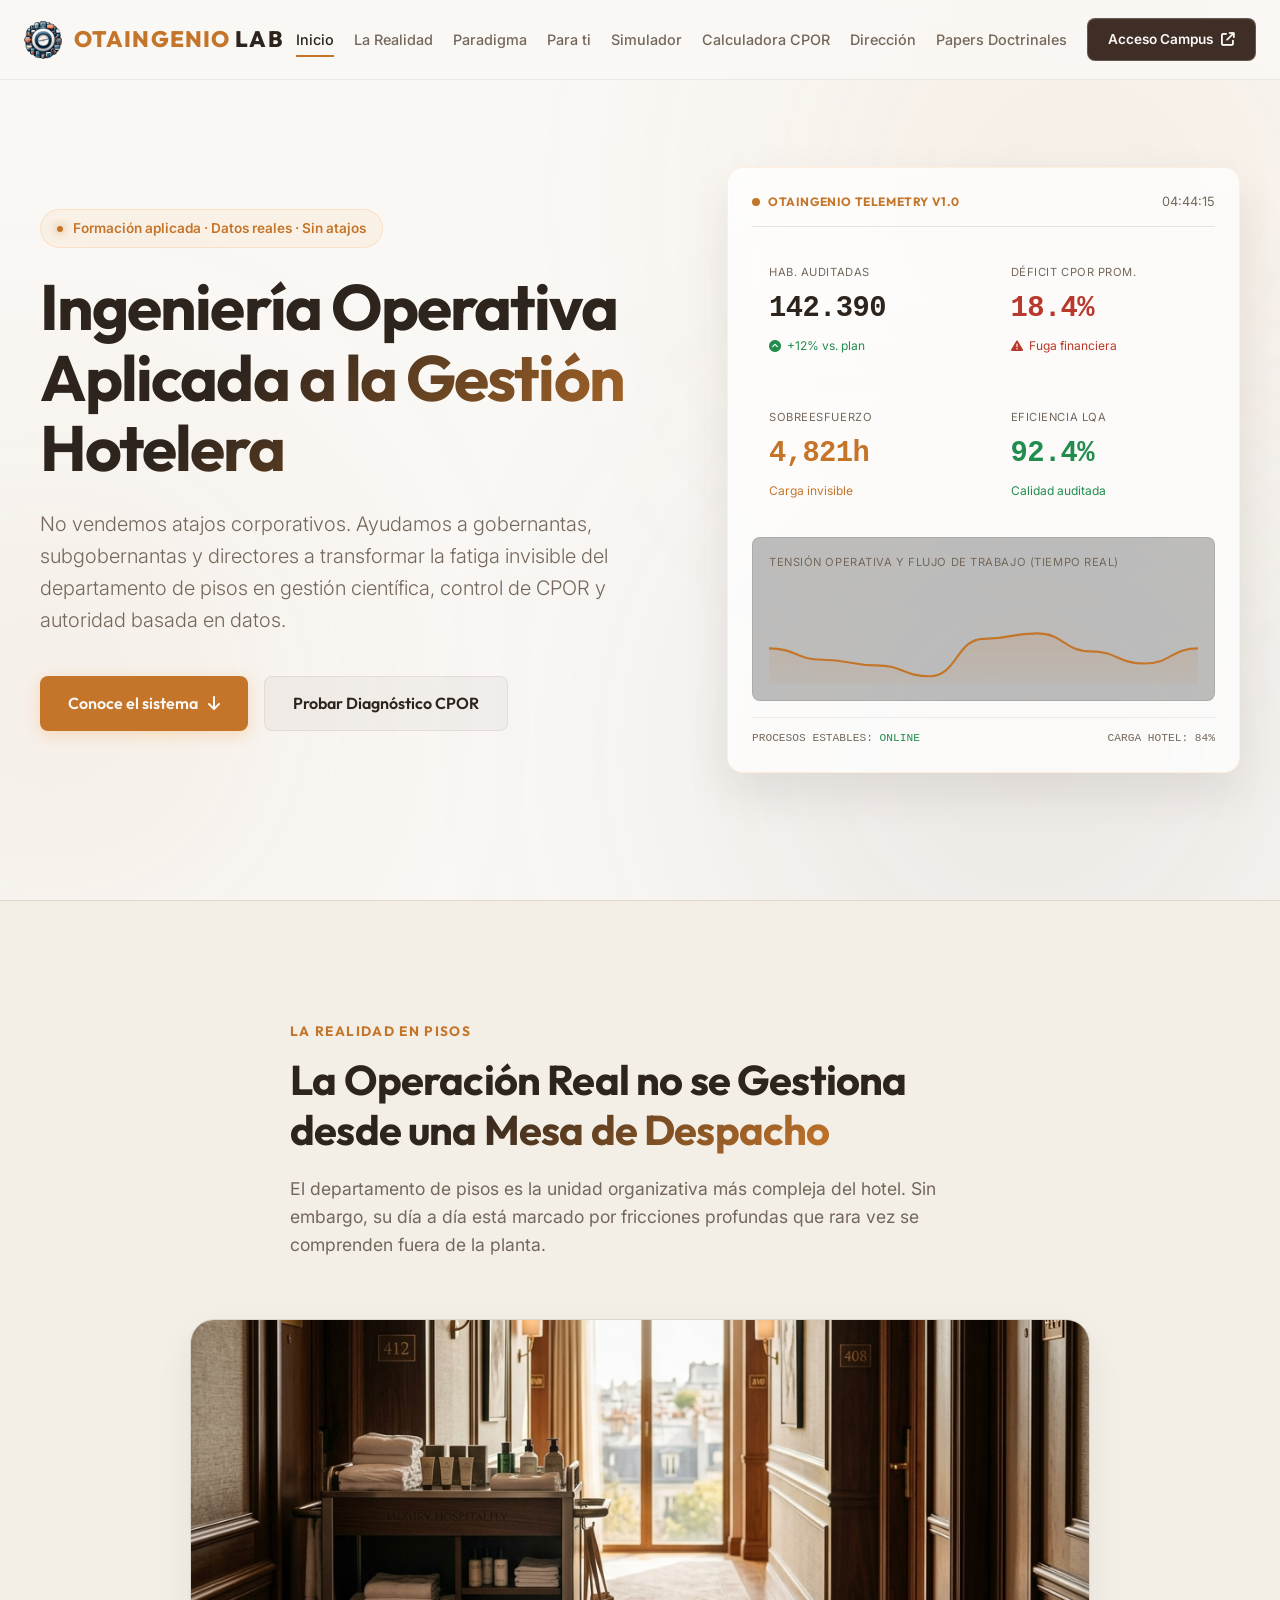
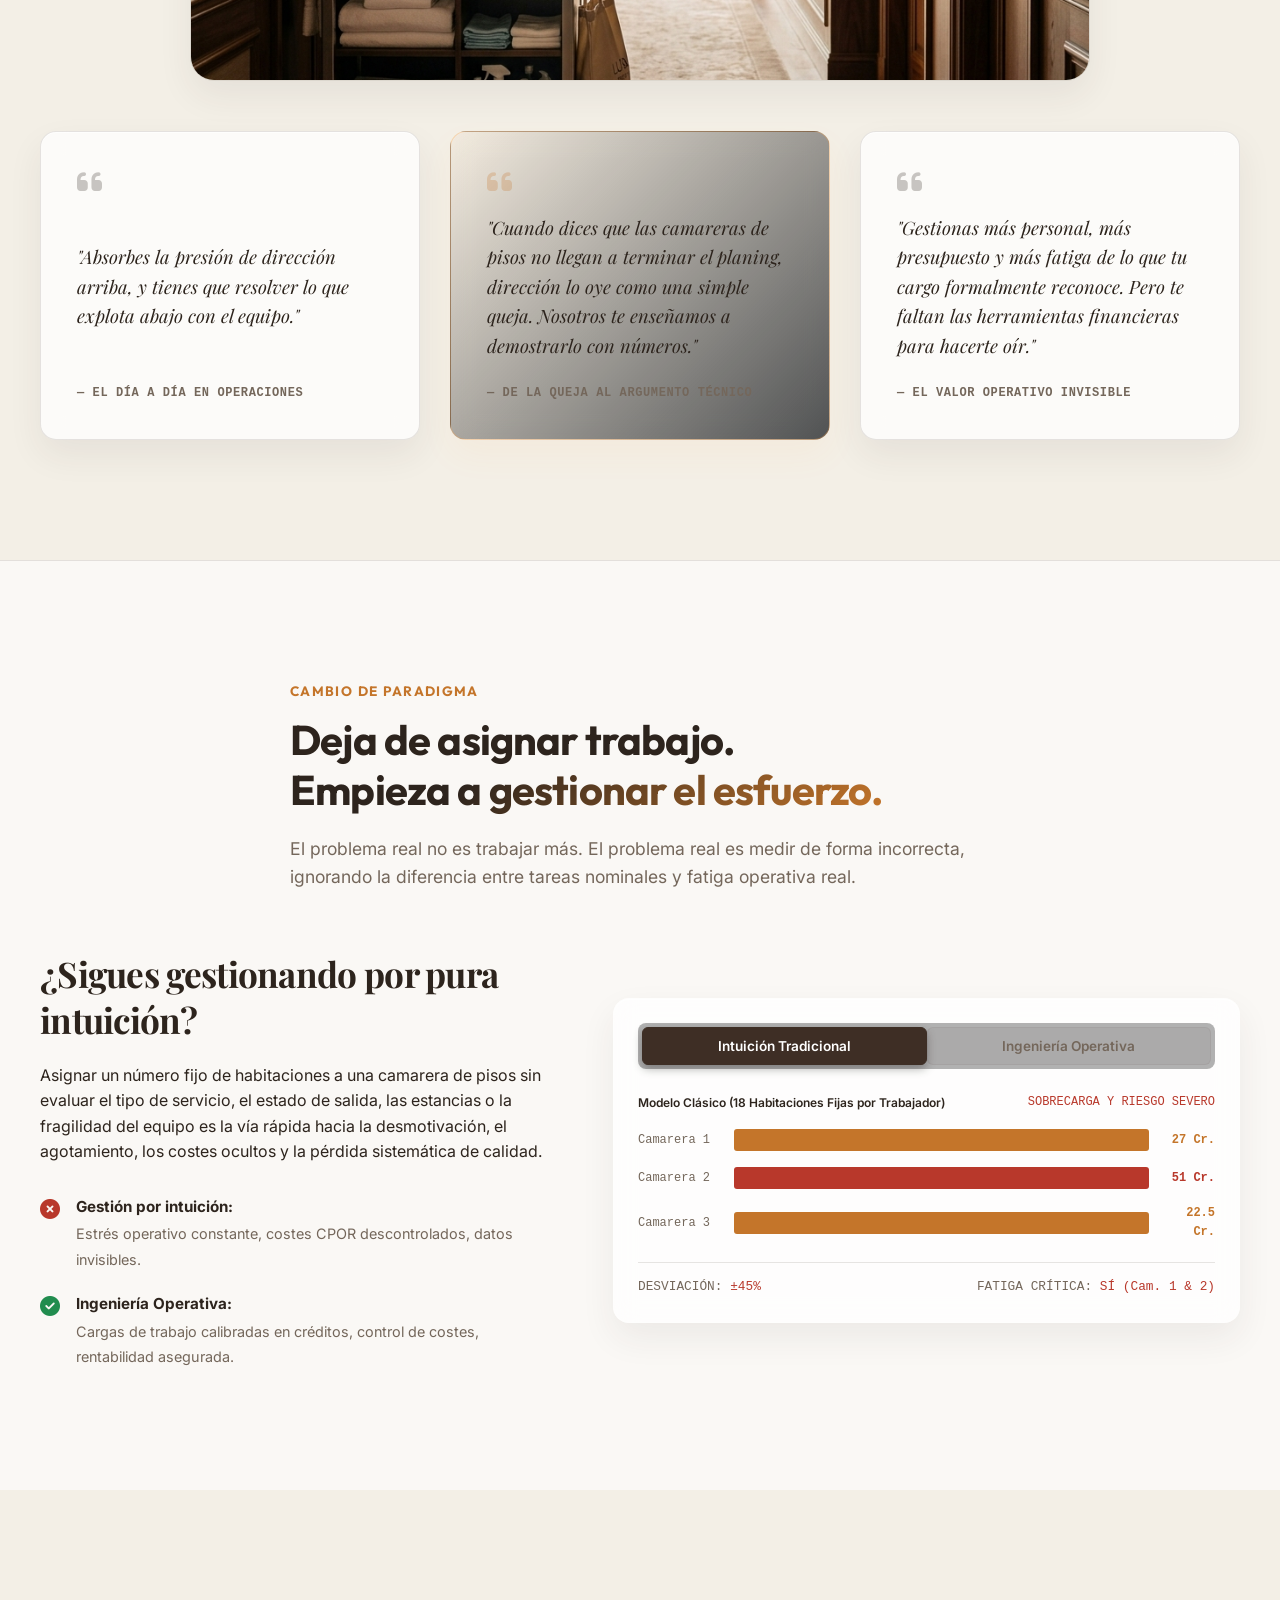
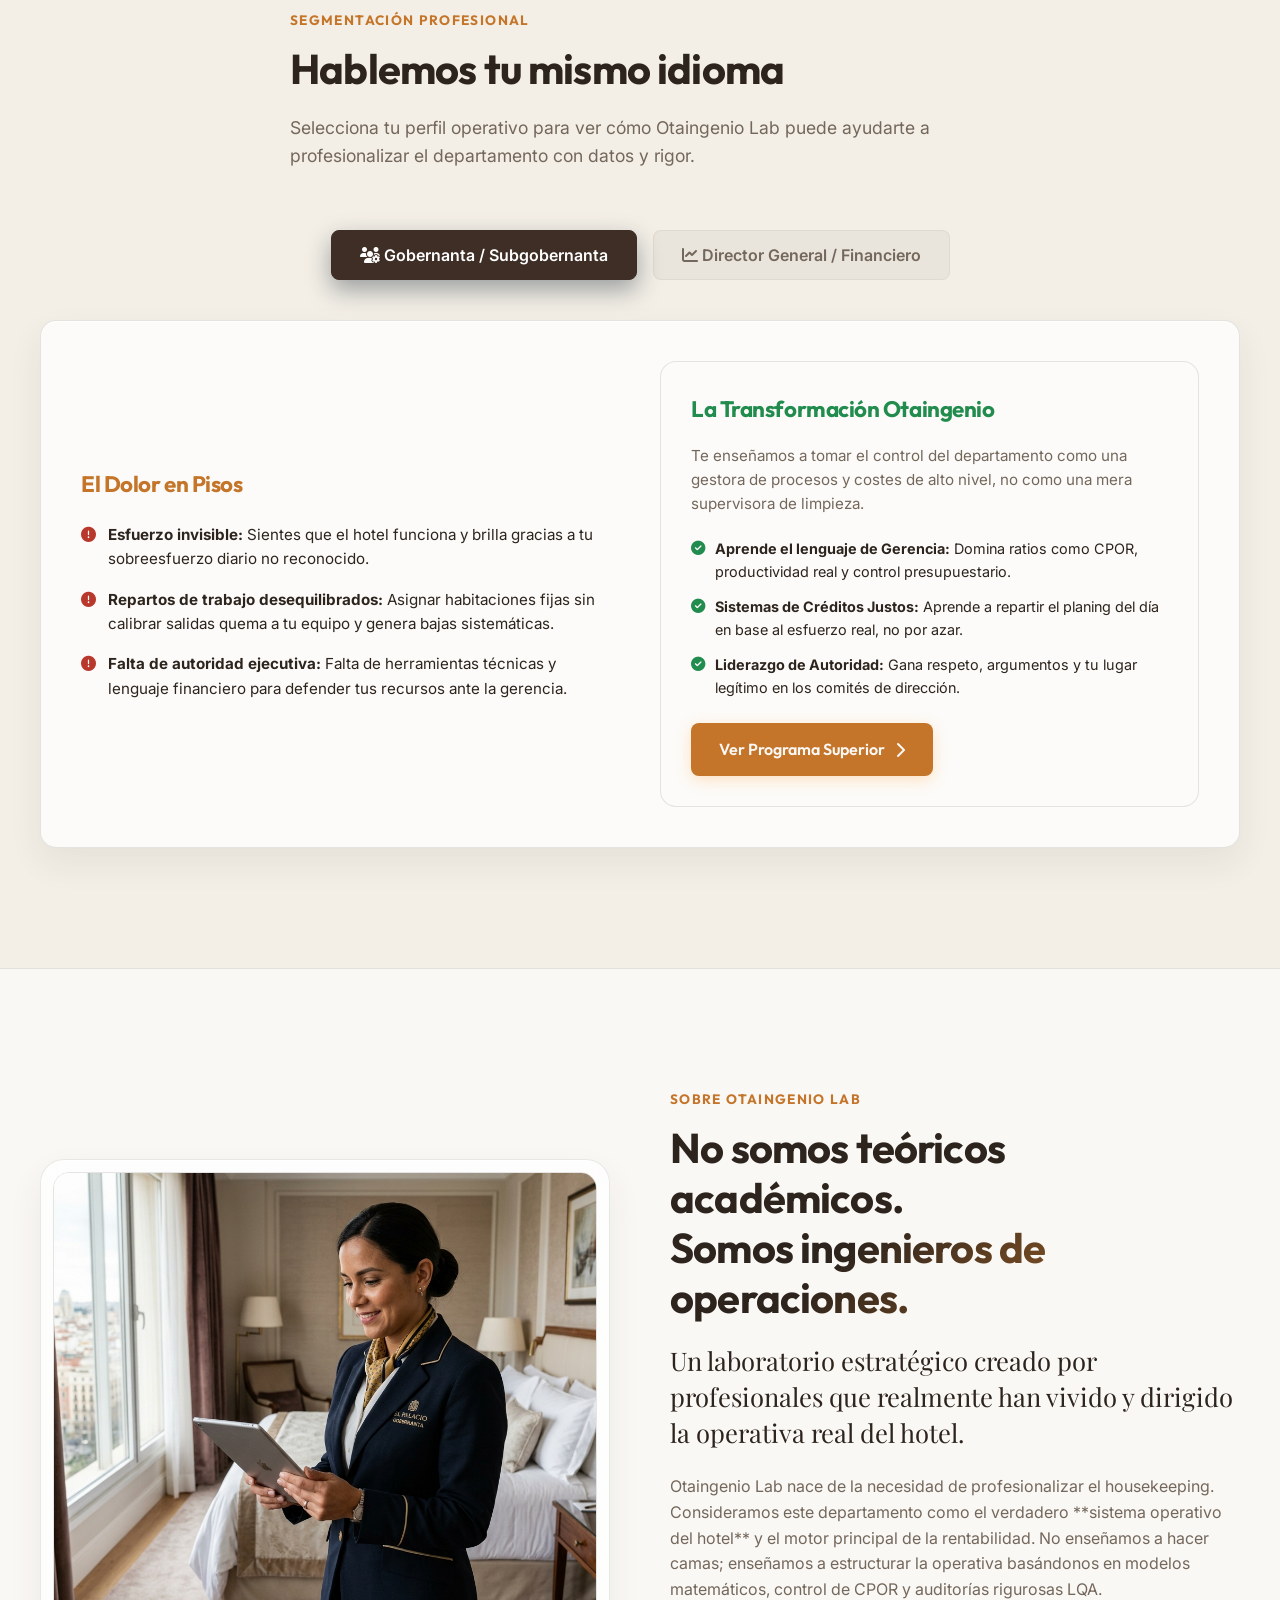
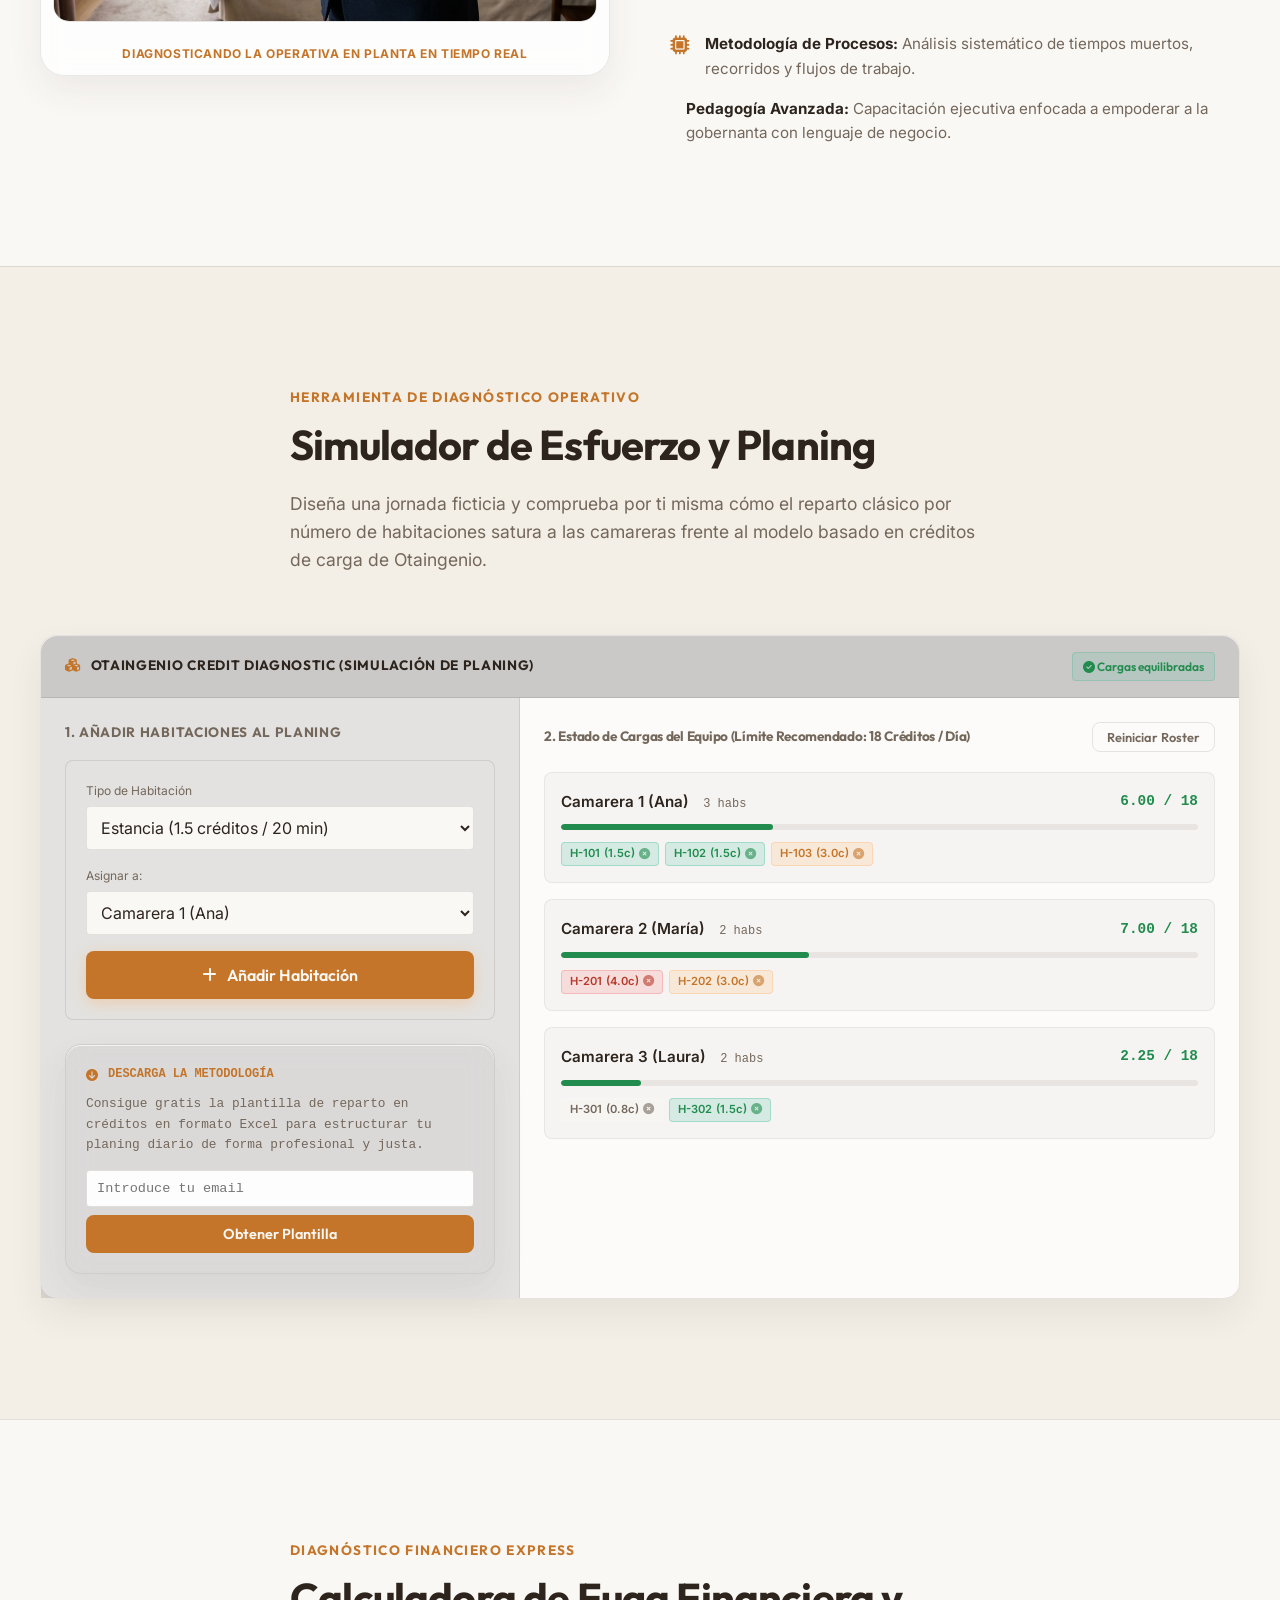
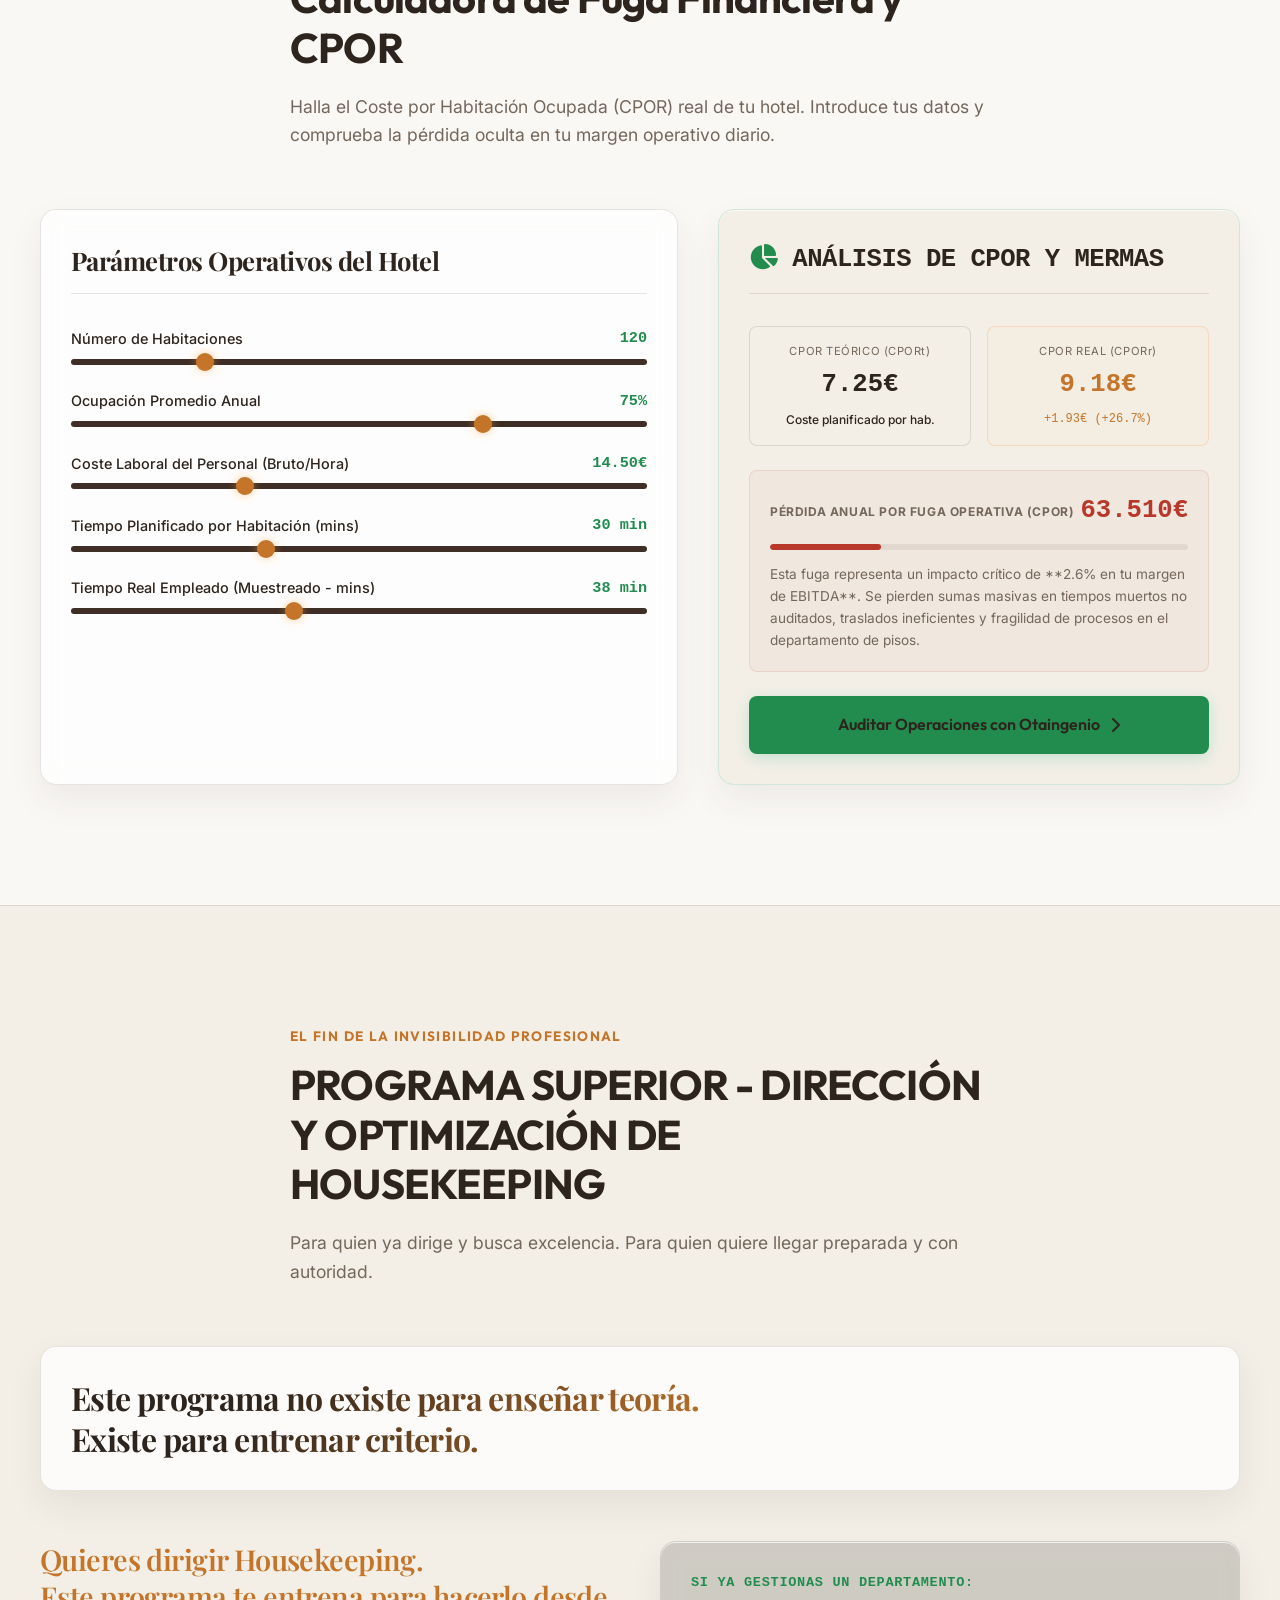
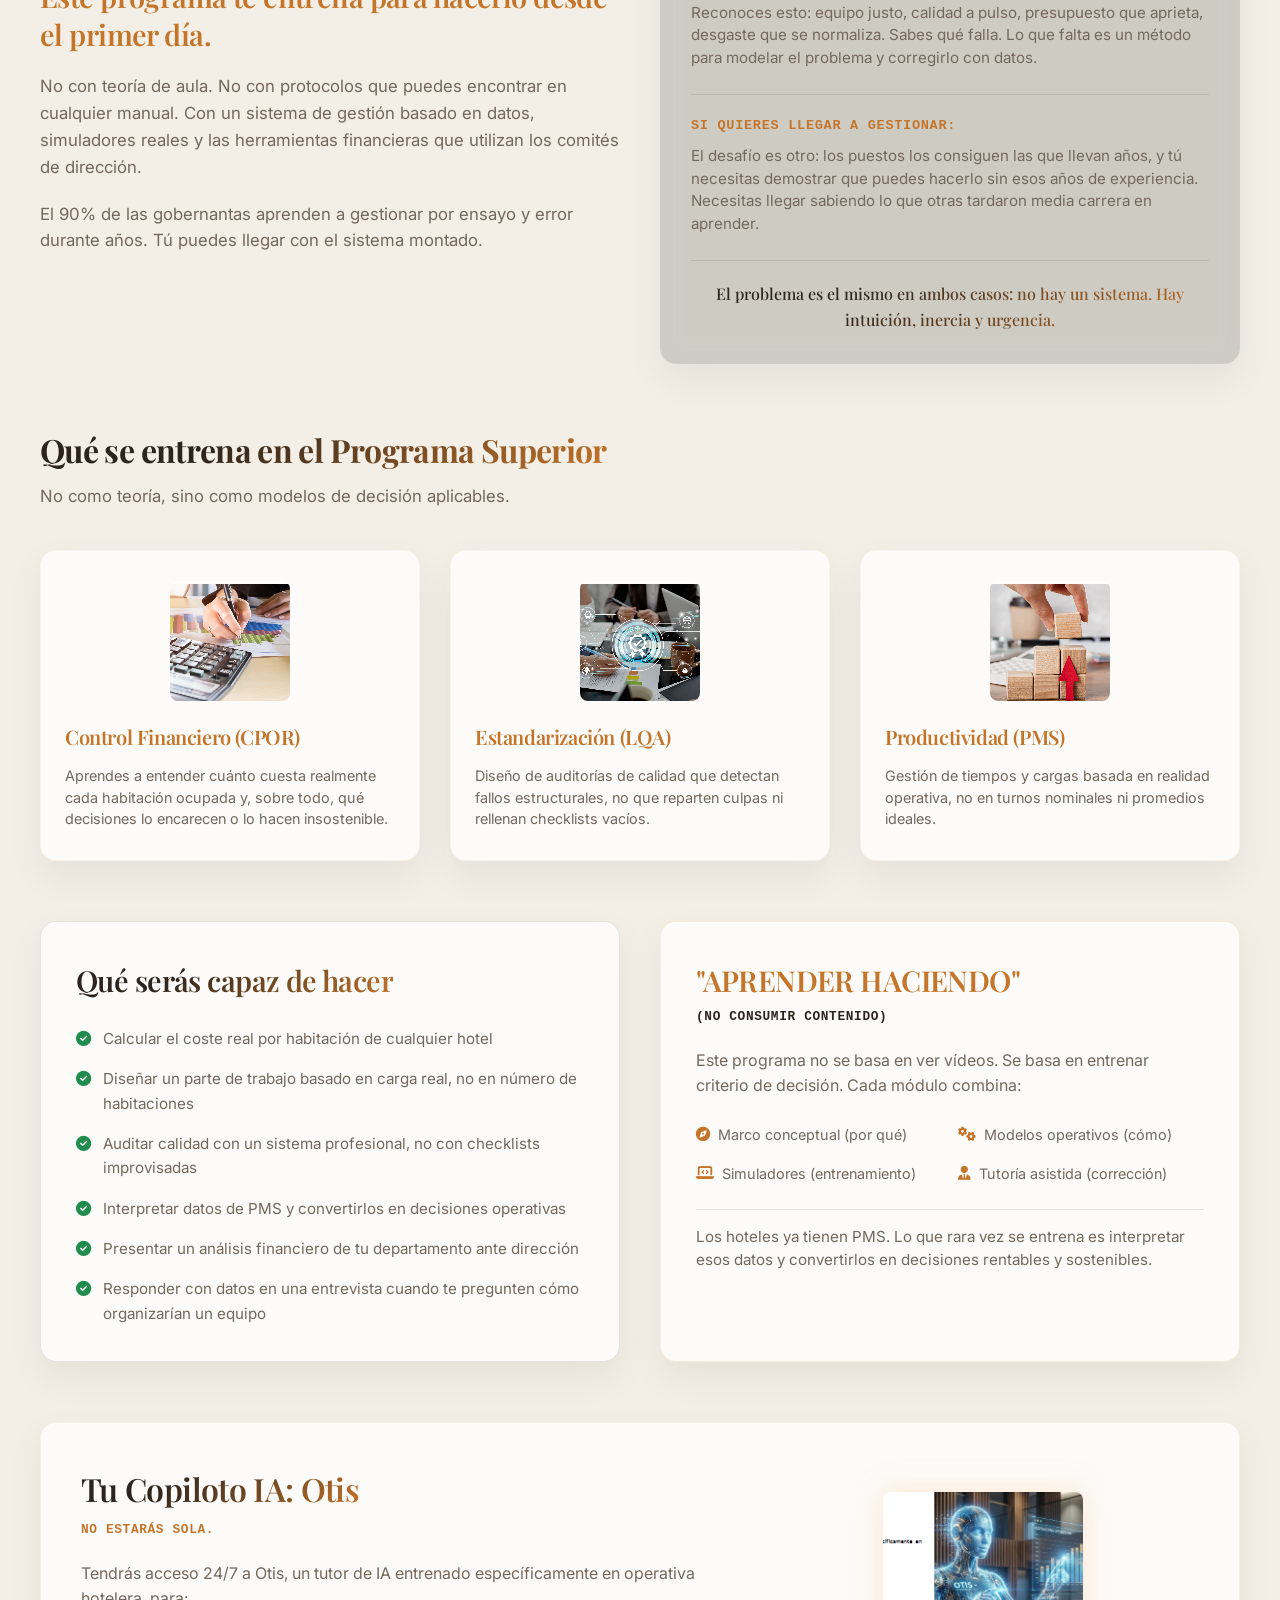
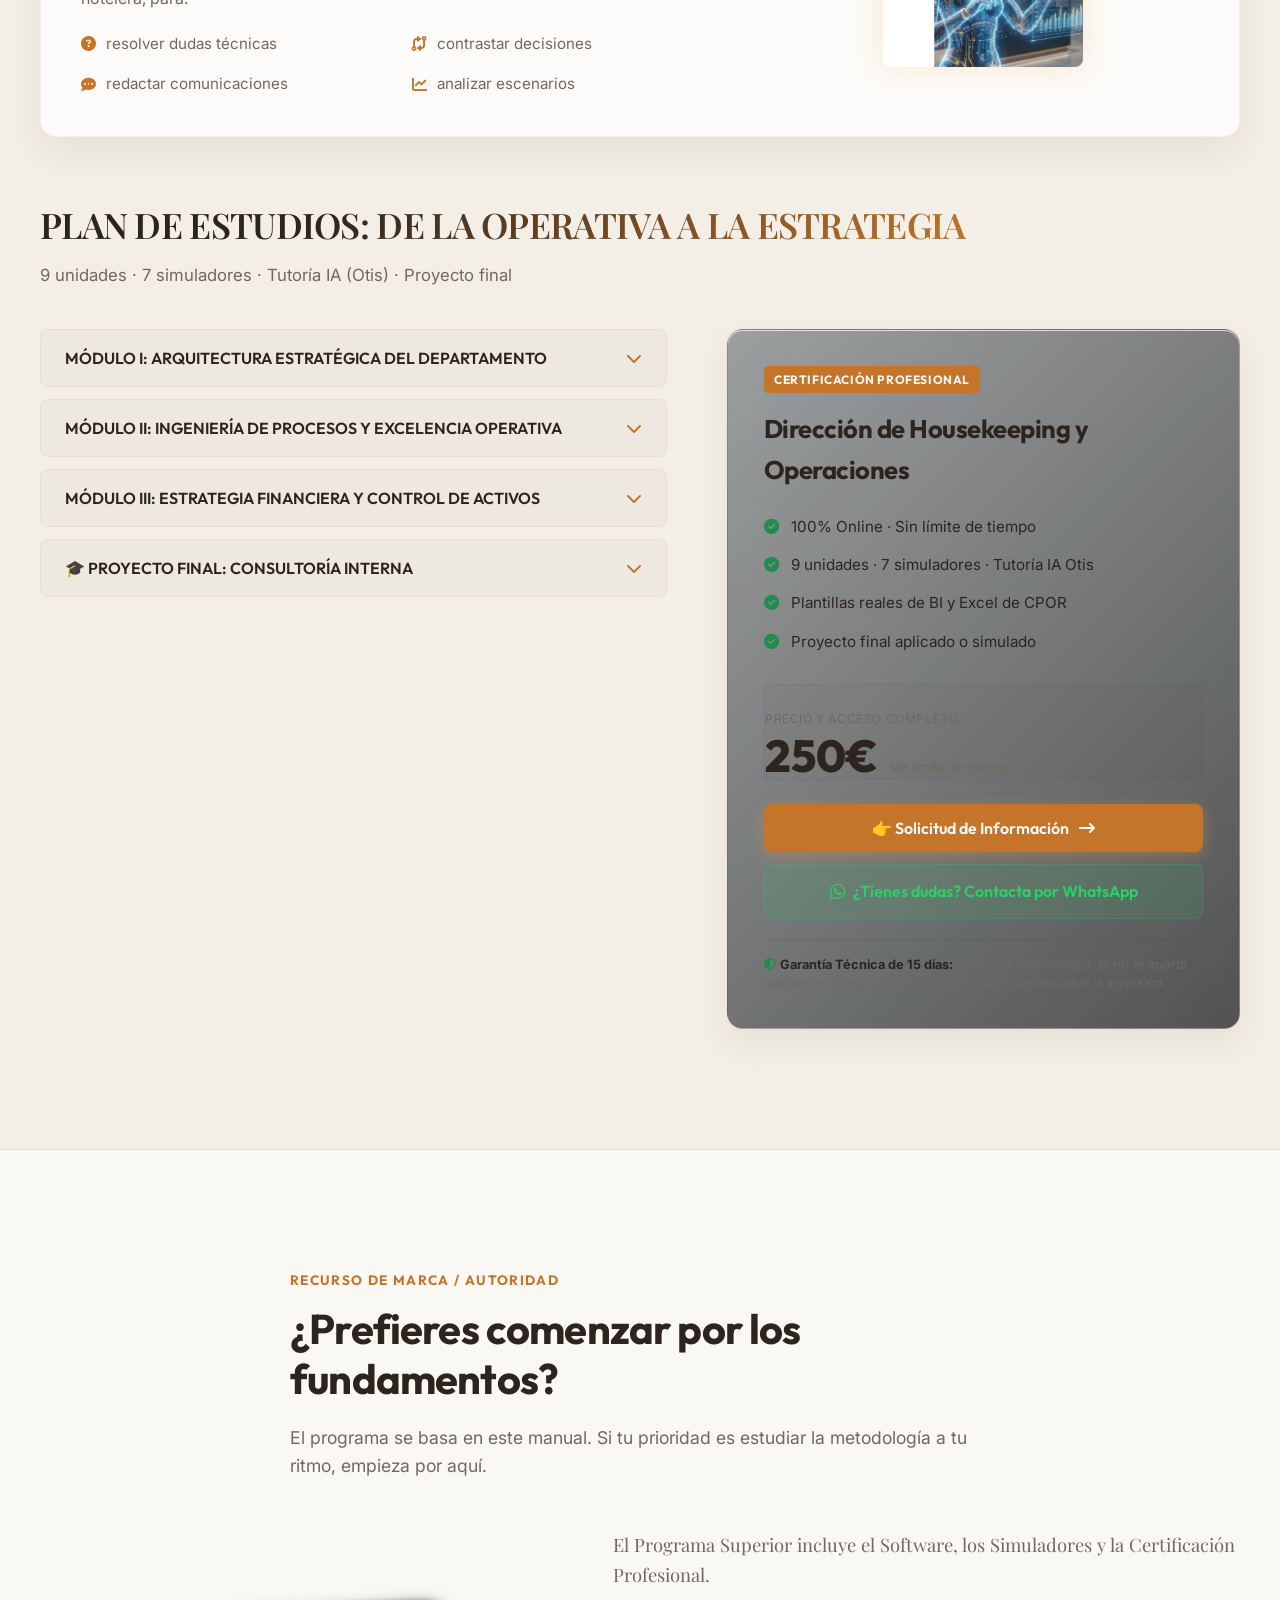
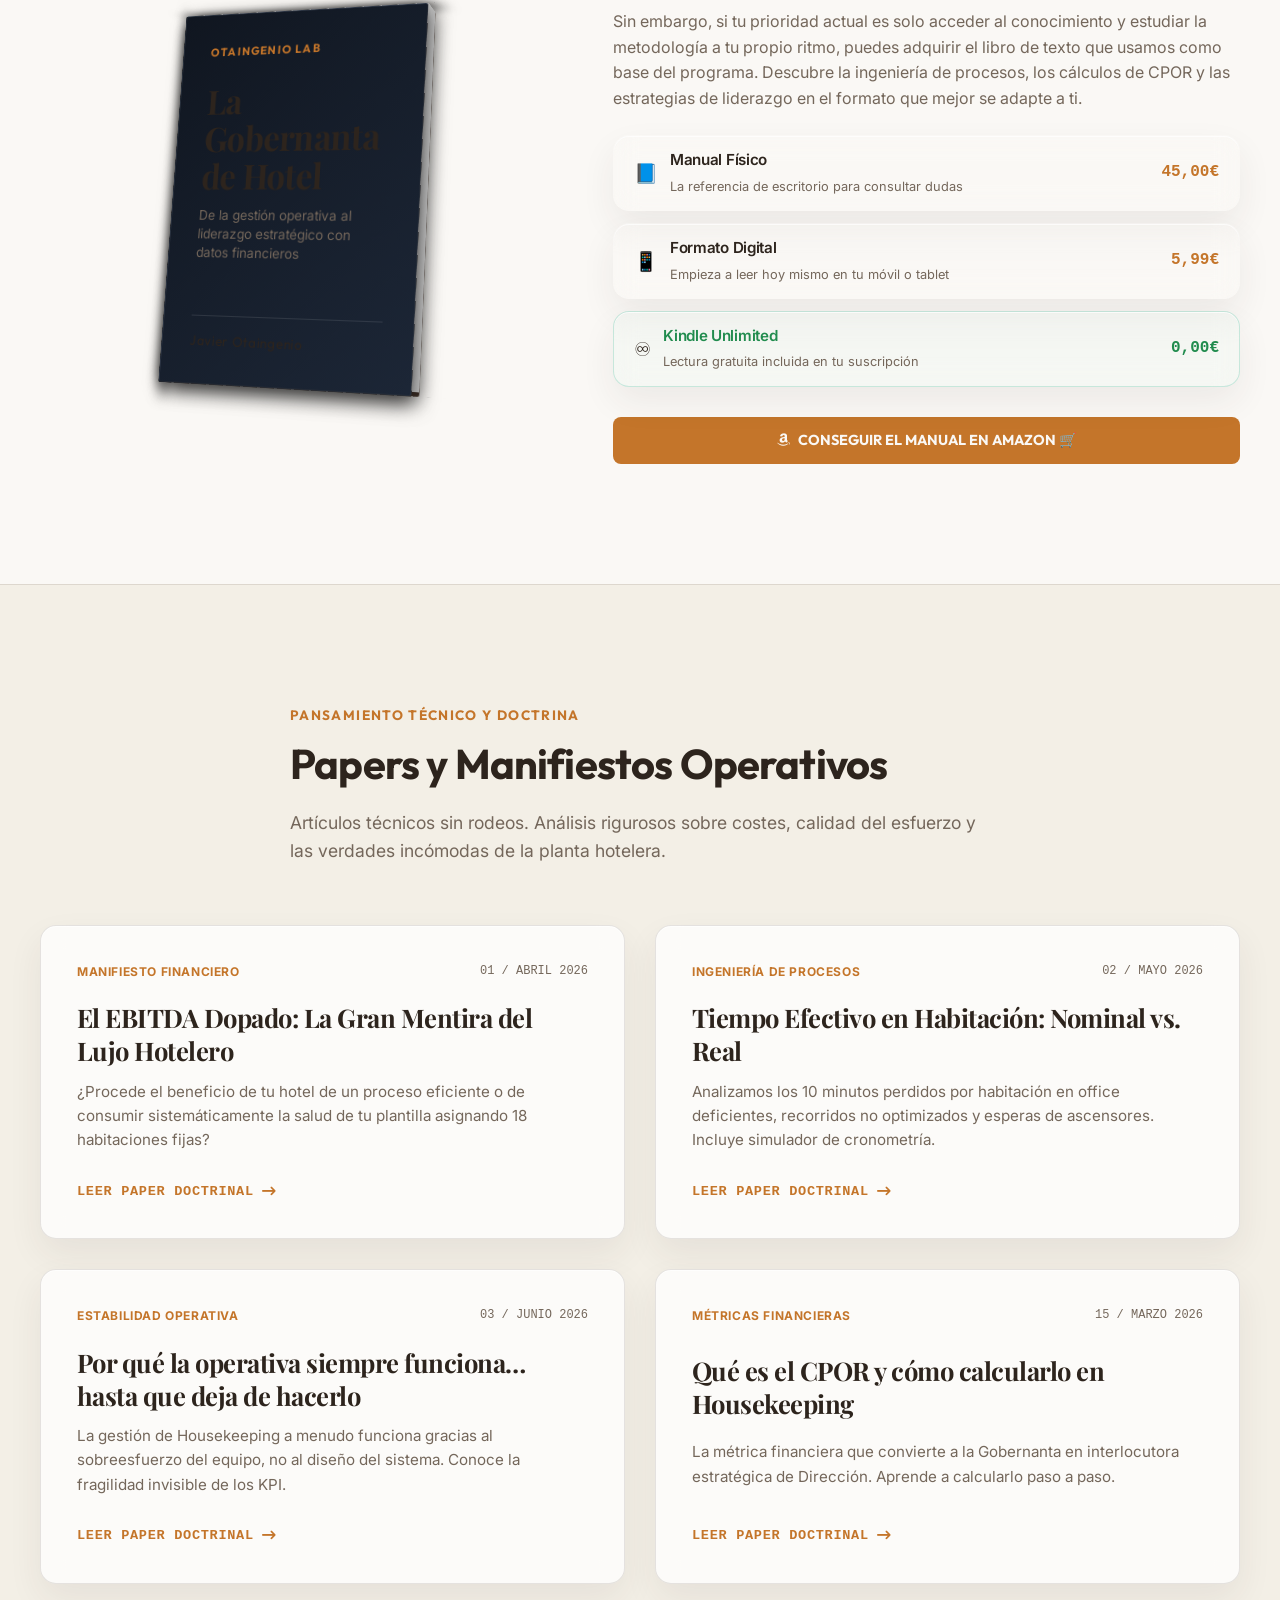
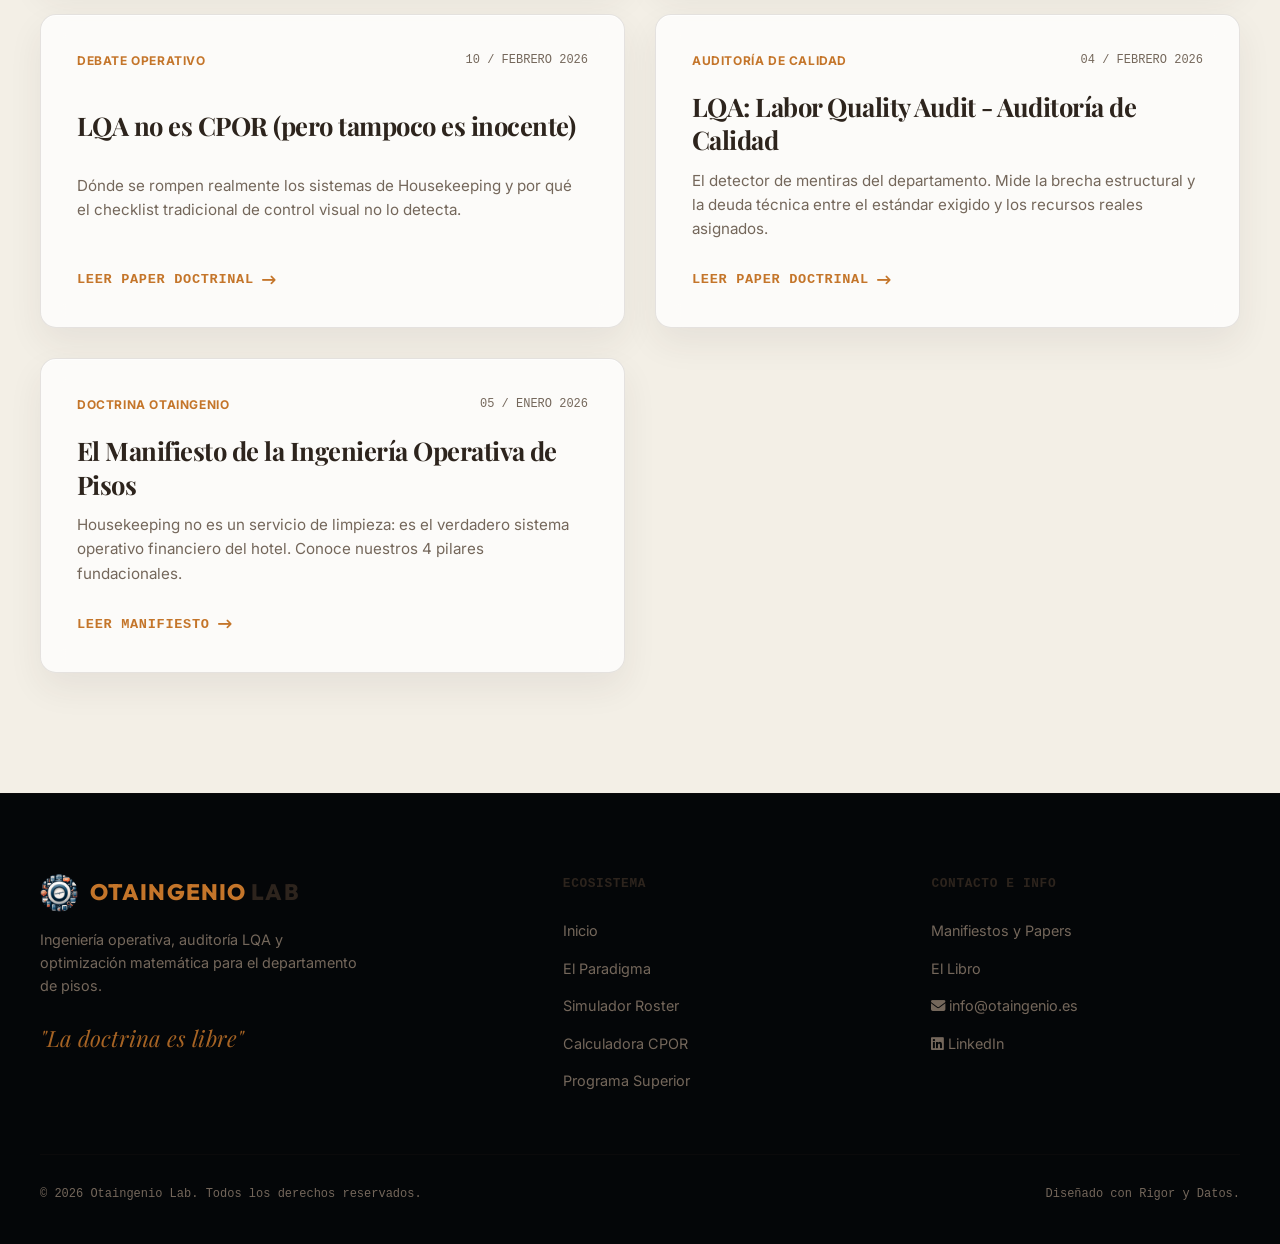
==== commit 41f37469: "feat: expand program and manual sections on landing, fix conclusion box contrast" ====
--- a/index.html
+++ b/index.html
@@ -571,74 +571,352 @@
     <!-- BLOQUE — PROGRAMA SUPERIOR -->
     <section id="program-section" class="program-section section-padding bg-darker border-t">
       <div class="section-container">
+        <!-- Section Header -->
         <div class="section-header text-center">
           <span class="section-pre">EL FIN DE LA INVISIBILIDAD PROFESIONAL</span>
-          <h2 class="section-title">De Supervisora de Limpieza a<br><span class="text-gradient">Directora Operativa de Pisos</span></h2>
-          <p class="section-desc">Deja de gestionar a ciegas bajo el sobreesfuerzo no reconocido. Transfórmate en una líder estratégica que domina el lenguaje financiero, los datos y la autoridad ante Gerencia.</p>
-        </div>
-
-        <div class="program-grid">
+          <h2 class="section-title">PROGRAMA SUPERIOR - DIRECCIÓN Y OPTIMIZACIÓN DE HOUSEKEEPING</h2>
+          <p class="section-desc">Para quien ya dirige y busca excelencia. Para quien quiere llegar preparada y con autoridad.</p>
+        </div>
+
+        <!-- Criterio Header Block -->
+        <div class="criterio-lead-card glass-card text-center animate-fade-in" style="margin-bottom: 50px; padding: 30px;">
+          <h3 class="criterio-lead-title text-gradient font-serif" style="font-size: 2rem; margin: 0; line-height: 1.3;">
+            Este programa no existe para enseñar teoría.<br>Existe para entrenar criterio.
+          </h3>
+        </div>
+
+        <!-- Quieres dirigir Housekeeping Intro Block -->
+        <div class="program-intro-grid" style="display: grid; grid-template-columns: 1fr 1fr; gap: 40px; margin-bottom: 60px; align-items: start;">
+          <div class="intro-left">
+            <h3 class="font-serif text-amber" style="font-size: 1.8rem; margin-bottom: 20px; line-height: 1.3; font-weight: 600;">
+              Quieres dirigir Housekeeping.<br>Este programa te entrena para hacerlo desde el primer día.
+            </h3>
+            <p style="color: var(--color-text-muted); font-size: 1.05rem; line-height: 1.6; margin-bottom: 20px;">
+              No con teoría de aula. No con protocolos que puedes encontrar en cualquier manual. Con un sistema de gestión basado en datos, simuladores reales y las herramientas financieras que utilizan los comités de dirección.
+            </p>
+            <p style="color: var(--color-text-muted); font-size: 1.05rem; line-height: 1.6; margin-bottom: 0;">
+              El 90% de las gobernantas aprenden a gestionar por ensayo y error durante años. Tú puedes llegar con el sistema montado.
+            </p>
+          </div>
+          <div class="intro-right glass-card" style="padding: 30px; background: rgba(0,0,0,0.15); border-color: rgba(255,255,255,0.06);">
+            <div class="scenarios-list" style="display: flex; flex-direction: column; gap: 24px;">
+              <div class="scenario-item">
+                <h4 class="font-mono text-green" style="font-size: 0.85rem; margin-bottom: 8px; text-transform: uppercase; letter-spacing: 0.05em; font-weight: 700;">Si ya gestionas un departamento:</h4>
+                <p style="font-size: 0.95rem; line-height: 1.5; color: var(--color-text-muted); margin: 0;">
+                  Reconoces esto: equipo justo, calidad a pulso, presupuesto que aprieta, desgaste que se normaliza. Sabes qué falla. Lo que falta es un método para modelar el problema y corregirlo con datos.
+                </p>
+              </div>
+              <div class="scenario-item" style="border-top: 1px solid var(--color-border); padding-top: 20px;">
+                <h4 class="font-mono text-amber" style="font-size: 0.85rem; margin-bottom: 8px; text-transform: uppercase; letter-spacing: 0.05em; font-weight: 700;">Si quieres llegar a gestionar:</h4>
+                <p style="font-size: 0.95rem; line-height: 1.5; color: var(--color-text-muted); margin: 0;">
+                  El desafío es otro: los puestos los consiguen las que llevan años, y tú necesitas demostrar que puedes hacerlo sin esos años de experiencia. Necesitas llegar sabiendo lo que otras tardaron media carrera en aprender.
+                </p>
+              </div>
+              <div class="scenario-item" style="border-top: 1px solid var(--color-border); padding-top: 20px; text-align: center;">
+                <p class="font-serif italic text-gradient" style="font-size: 1rem; margin: 0; font-weight: 500;">
+                  El problema es el mismo en ambos casos: no hay un sistema. Hay intuición, inercia y urgencia.
+                </p>
+              </div>
+            </div>
+          </div>
+        </div>
+
+        <!-- Qué se entrena section -->
+        <div class="section-subheader text-center" style="margin-bottom: 40px; margin-top: 20px;">
+          <h3 class="font-serif text-gradient" style="font-size: 2rem; margin-bottom: 8px;">Qué se entrena en el Programa Superior</h3>
+          <p style="color: var(--color-text-muted); font-size: 1.05rem;">No como teoría, sino como modelos de decisión aplicables.</p>
+        </div>
+
+        <!-- 3 Pillars Grid -->
+        <div class="pillars-three-grid" style="display: grid; grid-template-columns: 1fr 1fr 1fr; gap: 30px; margin-bottom: 60px;">
+          <!-- Pillar 1 -->
+          <div class="pillar-card glass-card text-center" style="padding: 30px 24px; display: flex; flex-direction: column; align-items: center; justify-content: flex-start; border-color: rgba(255, 159, 67, 0.1);">
+            <div style="margin-bottom: 20px; height: 120px; display: flex; align-items: center; justify-content: center;">
+              <img src="images/cpor_card.png" alt="Control Financiero (CPOR)" style="width: 120px; height: 120px; border-radius: 8px; object-fit: cover;" loading="lazy">
+            </div>
+            <div>
+              <h4 class="font-serif text-amber" style="font-size: 1.25rem; margin-bottom: 12px; font-weight: 600;">Control Financiero (CPOR)</h4>
+              <p style="font-size: 0.9rem; line-height: 1.5; color: var(--color-text-muted); margin: 0;">
+                Aprendes a entender cuánto cuesta realmente cada habitación ocupada y, sobre todo, qué decisiones lo encarecen o lo hacen insostenible.
+              </p>
+            </div>
+          </div>
+          <!-- Pillar 2 -->
+          <div class="pillar-card glass-card text-center" style="padding: 30px 24px; display: flex; flex-direction: column; align-items: center; justify-content: flex-start; border-color: rgba(255, 159, 67, 0.1);">
+            <div style="margin-bottom: 20px; height: 120px; display: flex; align-items: center; justify-content: center;">
+              <img src="images/lqa_card.png" alt="Estandarización (LQA)" style="width: 120px; height: 120px; border-radius: 8px; object-fit: cover;" loading="lazy">
+            </div>
+            <div>
+              <h4 class="font-serif text-amber" style="font-size: 1.25rem; margin-bottom: 12px; font-weight: 600;">Estandarización (LQA)</h4>
+              <p style="font-size: 0.9rem; line-height: 1.5; color: var(--color-text-muted); margin: 0;">
+                Diseño de auditorías de calidad que detectan fallos estructurales, no que reparten culpas ni rellenan checklists vacíos.
+              </p>
+            </div>
+          </div>
+          <!-- Pillar 3 -->
+          <div class="pillar-card glass-card text-center" style="padding: 30px 24px; display: flex; flex-direction: column; align-items: center; justify-content: flex-start; border-color: rgba(255, 159, 67, 0.1);">
+            <div style="margin-bottom: 20px; height: 120px; display: flex; align-items: center; justify-content: center;">
+              <img src="images/pms_card.png" alt="Productividad (PMS)" style="width: 120px; height: 120px; border-radius: 8px; object-fit: cover;" loading="lazy">
+            </div>
+            <div>
+              <h4 class="font-serif text-amber" style="font-size: 1.25rem; margin-bottom: 12px; font-weight: 600;">Productividad (PMS)</h4>
+              <p style="font-size: 0.9rem; line-height: 1.5; color: var(--color-text-muted); margin: 0;">
+                Gestión de tiempos y cargas basada en realidad operativa, no en turnos nominales ni promedios ideales.
+              </p>
+            </div>
+          </div>
+        </div>
+
+        <!-- Capacidad y Aprender Haciendo side-by-side -->
+        <div class="cap-haciendo-grid" style="display: grid; grid-template-columns: 1fr 1fr; gap: 40px; margin-bottom: 60px;">
+          <!-- Qué serás capaz de hacer -->
+          <div class="cap-box glass-card" style="padding: 35px;">
+            <h3 class="font-serif text-gradient" style="font-size: 1.8rem; margin-bottom: 24px; font-weight: 600;">Qué serás capaz de hacer</h3>
+            <ul style="list-style: none; padding: 0; margin: 0; display: flex; flex-direction: column; gap: 16px;">
+              <li style="display: flex; gap: 12px; font-size: 0.95rem; color: var(--color-text-muted); align-items: flex-start;">
+                <i class="fa-solid fa-circle-check text-green" style="margin-top: 4px;"></i>
+                <span>Calcular el coste real por habitación de cualquier hotel</span>
+              </li>
+              <li style="display: flex; gap: 12px; font-size: 0.95rem; color: var(--color-text-muted); align-items: flex-start;">
+                <i class="fa-solid fa-circle-check text-green" style="margin-top: 4px;"></i>
+                <span>Diseñar un parte de trabajo basado en carga real, no en número de habitaciones</span>
+              </li>
+              <li style="display: flex; gap: 12px; font-size: 0.95rem; color: var(--color-text-muted); align-items: flex-start;">
+                <i class="fa-solid fa-circle-check text-green" style="margin-top: 4px;"></i>
+                <span>Auditar calidad con un sistema profesional, no con checklists improvisadas</span>
+              </li>
+              <li style="display: flex; gap: 12px; font-size: 0.95rem; color: var(--color-text-muted); align-items: flex-start;">
+                <i class="fa-solid fa-circle-check text-green" style="margin-top: 4px;"></i>
+                <span>Interpretar datos de PMS y convertirlos en decisiones operativas</span>
+              </li>
+              <li style="display: flex; gap: 12px; font-size: 0.95rem; color: var(--color-text-muted); align-items: flex-start;">
+                <i class="fa-solid fa-circle-check text-green" style="margin-top: 4px;"></i>
+                <span>Presentar un análisis financiero de tu departamento ante dirección</span>
+              </li>
+              <li style="display: flex; gap: 12px; font-size: 0.95rem; color: var(--color-text-muted); align-items: flex-start;">
+                <i class="fa-solid fa-circle-check text-green" style="margin-top: 4px;"></i>
+                <span>Responder con datos en una entrevista cuando te pregunten cómo organizarían un equipo</span>
+              </li>
+            </ul>
+          </div>
+
+          <!-- Aprender haciendo -->
+          <div class="haciendo-box glass-card" style="padding: 35px; border-color: rgba(255, 159, 67, 0.2);">
+            <h3 class="font-serif text-amber" style="font-size: 1.8rem; margin-bottom: 4px; font-weight: 600;">"APRENDER HACIENDO"</h3>
+            <p class="font-mono text-muted" style="font-size: 0.8rem; margin-bottom: 20px; text-transform: uppercase; letter-spacing: 0.05em; font-weight: 600;">(no consumir contenido)</p>
+            <p style="color: var(--color-text-muted); font-size: 1rem; line-height: 1.6; margin-bottom: 24px;">
+              Este programa no se basa en ver vídeos. Se basa en entrenar criterio de decisión. Cada módulo combina:
+            </p>
+            <div style="display: grid; grid-template-columns: 1fr 1fr; gap: 16px; margin-bottom: 24px;">
+              <div style="display: flex; gap: 8px; align-items: center; font-size: 0.9rem; color: var(--color-text-muted);">
+                <i class="fa-solid fa-compass text-amber"></i> <span>Marco conceptual (por qué)</span>
+              </div>
+              <div style="display: flex; gap: 8px; align-items: center; font-size: 0.9rem; color: var(--color-text-muted);">
+                <i class="fa-solid fa-gears text-amber"></i> <span>Modelos operativos (cómo)</span>
+              </div>
+              <div style="display: flex; gap: 8px; align-items: center; font-size: 0.9rem; color: var(--color-text-muted);">
+                <i class="fa-solid fa-laptop-code text-amber"></i> <span>Simuladores (entrenamiento)</span>
+              </div>
+              <div style="display: flex; gap: 8px; align-items: center; font-size: 0.9rem; color: var(--color-text-muted);">
+                <i class="fa-solid fa-user-tie text-amber"></i> <span>Tutoría asistida (corrección)</span>
+              </div>
+            </div>
+            <p style="font-size: 0.95rem; line-height: 1.5; color: var(--color-text-muted); border-top: 1px solid var(--color-border); padding-top: 16px; margin: 0;">
+              Los hoteles ya tienen PMS. Lo que rara vez se entrena es interpretar esos datos y convertirlos en decisiones rentables y sostenibles.
+            </p>
+          </div>
+        </div>
+
+        <!-- Otis AI Tutor -->
+        <div class="otis-ai-section glass-card" style="display: grid; grid-template-columns: 1.2fr 0.8fr; gap: 40px; padding: 40px; margin-bottom: 60px; align-items: center; border-color: rgba(255, 159, 67, 0.15);">
+          <div>
+            <h3 class="font-serif text-gradient" style="font-size: 2rem; margin-bottom: 6px; font-weight: 600;">Tu Copiloto IA: Otis</h3>
+            <h4 class="font-mono text-amber" style="font-size: 0.8rem; margin-bottom: 20px; text-transform: uppercase; letter-spacing: 0.05em; font-weight: 700;">No estarás sola.</h4>
+            <p style="color: var(--color-text-muted); font-size: 1rem; line-height: 1.6; margin-bottom: 20px;">
+              Tendrás acceso 24/7 a Otis, un tutor de IA entrenado específicamente en operativa hotelera, para:
+            </p>
+            <ul style="list-style: none; padding: 0; margin: 0; display: grid; grid-template-columns: 1fr 1fr; gap: 16px;">
+              <li style="display: flex; gap: 10px; font-size: 0.95rem; color: var(--color-text-muted); align-items: center;">
+                <i class="fa-solid fa-circle-question text-amber"></i>
+                <span>resolver dudas técnicas</span>
+              </li>
+              <li style="display: flex; gap: 10px; font-size: 0.95rem; color: var(--color-text-muted); align-items: center;">
+                <i class="fa-solid fa-code-compare text-amber"></i>
+                <span>contrastar decisiones</span>
+              </li>
+              <li style="display: flex; gap: 10px; font-size: 0.95rem; color: var(--color-text-muted); align-items: center;">
+                <i class="fa-solid fa-comment-dots text-amber"></i>
+                <span>redactar comunicaciones</span>
+              </li>
+              <li style="display: flex; gap: 10px; font-size: 0.95rem; color: var(--color-text-muted); align-items: center;">
+                <i class="fa-solid fa-chart-line text-amber"></i>
+                <span>analizar escenarios</span>
+              </li>
+            </ul>
+          </div>
+          <div style="display: flex; justify-content: center;">
+            <img src="images/otis_robot.png" alt="Tutor Otis IA Copiloto" style="width: 200px; max-width: 100%; height: auto; border-radius: 8px; filter: drop-shadow(0 0 15px rgba(255, 159, 67, 0.25));" loading="lazy">
+          </div>
+        </div>
+
+        <!-- Curriculum Header -->
+        <div class="section-subheader text-center" style="margin-bottom: 40px; margin-top: 20px;">
+          <h3 class="font-serif text-gradient" style="font-size: 2.2rem; margin-bottom: 8px; font-weight: 600;">PLAN DE ESTUDIOS: DE LA OPERATIVA A LA ESTRATEGIA</h3>
+          <p style="color: var(--color-text-muted); font-size: 1.05rem;">9 unidades · 7 simuladores · Tutoría IA (Otis) · Proyecto final</p>
+        </div>
+
+        <!-- Curriculum Accordion Layout -->
+        <div class="program-grid" style="align-items: start; margin-top: 20px;">
           <div class="program-content">
-            <h3 class="program-headline font-serif">La transformación definitiva: de la queja al argumento técnico</h3>
-            <p>
-              El Programa Superior de Dirección de Housekeeping de Otaingenio Lab no enseña a hacer camas ni a limpiar. Es una certificación de autoridad ejecutiva diseñada para **hacer visible tu verdadero impacto económico** en el hotel, dotándote de las métricas de ingeniería operativa y el lenguaje financiero necesarios para defender tus recursos en el comité de dirección.
-            </p>
-            
             <div class="curriculum-accordion">
+              <!-- Módulo 1 -->
               <div class="accordion-item">
                 <button class="accordion-header" id="acc-h1" aria-expanded="false" aria-controls="acc-b1">
-                  <span>Módulo 1 — Ingeniería de Procesos y LQA Forense</span>
+                  <span>MÓDULO I: ARQUITECTURA ESTRATÉGICA DEL DEPARTAMENTO</span>
                   <i class="fa-solid fa-chevron-down" aria-hidden="true"></i>
                 </button>
                 <div class="accordion-body" id="acc-b1" role="region" aria-labelledby="acc-h1">
-                  <p>Aprende a realizar un Labor Quality Audit (LQA) riguroso. Diseña cronogramas de tiempos de limpieza precisos analizando los tiempos muertos y optimizando los recorridos de las camareras de pisos para evitar la fatiga.</p>
-                </div>
-              </div>
+                  <div style="padding: 0 24px 20px 24px; display: flex; flex-direction: column; gap: 16px;">
+                    <div>
+                      <h4 class="text-amber" style="font-size: 0.95rem; margin-bottom: 4px; font-weight: 600; font-family: var(--font-sans);">Unidad 1: El ecosistema hotelero y la rentabilidad</h4>
+                      <p style="font-size: 0.9rem; color: var(--color-text-muted); margin: 0; line-height: 1.5;">
+                        Analizamos el negocio desde arriba: tipologías, normativa y cómo tu departamento impacta en la cuenta de resultados.
+                      </p>
+                    </div>
+                    <div style="border-top: 1px solid rgba(255,255,255,0.05); padding-top: 12px;">
+                      <h4 class="text-amber" style="font-size: 0.95rem; margin-bottom: 4px; font-weight: 600; font-family: var(--font-sans);">Unidad 2: La Gobernanta 4.0: De Gestora a Directiva</h4>
+                      <p style="font-size: 0.9rem; color: var(--color-text-muted); margin: 0; line-height: 1.5;">
+                        Evolución del rol: de gestora operativa a líder estratégica. Incluye el Caso de Estudio Directivo: Análisis de la visión de un GM de Intercontinental.
+                      </p>
+                    </div>
+                  </div>
+                </div>
+              </div>
+
+              <!-- Módulo 2 -->
               <div class="accordion-item">
                 <button class="accordion-header" id="acc-h2" aria-expanded="false" aria-controls="acc-b2">
-                  <span>Módulo 2 — Presupuesto y CPOR Real: Lenguaje Financiero</span>
+                  <span>MÓDULO II: INGENIERÍA DE PROCESOS Y EXCELENCIA OPERATIVA</span>
                   <i class="fa-solid fa-chevron-down" aria-hidden="true"></i>
                 </button>
                 <div class="accordion-body" id="acc-b2" role="region" aria-labelledby="acc-h2">
-                  <p>Aprende a formular y defender la cuenta de explotación de tu departamento. Conoce la lógica del cálculo CPOR, identifica fugas financieras y comunica tus resultados directamente a la dirección financiera del hotel.</p>
-                </div>
-              </div>
+                  <div style="padding: 0 24px 20px 24px; display: flex; flex-direction: column; gap: 16px;">
+                    <div>
+                      <h4 class="text-amber" style="font-size: 0.95rem; margin-bottom: 4px; font-weight: 600; font-family: var(--font-sans);">Unidad 3: Liderazgo de equipos de alto rendimiento</h4>
+                      <p style="font-size: 0.9rem; color: var(--color-text-muted); margin: 0; line-height: 1.5;">
+                        Creación de organigramas eficientes y el "Manual de Roles" para estructurar tu equipo.
+                      </p>
+                    </div>
+                    <div style="border-top: 1px solid rgba(255,255,255,0.05); padding-top: 12px;">
+                      <h4 class="text-amber" style="font-size: 0.95rem; margin-bottom: 4px; font-weight: 600; font-family: var(--font-sans);">Unidad 4: Cronoanálisis y estandarización</h4>
+                      <p style="font-size: 0.9rem; color: var(--color-text-muted); margin: 0; line-height: 1.5;">
+                        <strong>(El cambio clave)</strong> Aplicamos el Enfoque Ingeniero: medición de tiempos, detección de cuellos de botella y Checklists inteligentes.
+                      </p>
+                    </div>
+                    <div style="border-top: 1px solid rgba(255,255,255,0.05); padding-top: 12px;">
+                      <h4 class="text-amber" style="font-size: 0.95rem; margin-bottom: 4px; font-weight: 600; font-family: var(--font-sans);">Unidad 5: Gestión de riesgos y sostenibilidad rentable</h4>
+                      <p style="font-size: 0.9rem; color: var(--color-text-muted); margin: 0; line-height: 1.5;">
+                        Cómo aplicar protocolos de higiene y sostenibilidad sin disparar los costes operativos.
+                      </p>
+                    </div>
+                    <div style="border-top: 1px solid rgba(255,255,255,0.05); padding-top: 12px;">
+                      <h4 class="text-amber" style="font-size: 0.95rem; margin-bottom: 4px; font-weight: 600; font-family: var(--font-sans);">Unidad 6: Digitalización y tecnología (PMS)</h4>
+                      <p style="font-size: 0.9rem; color: var(--color-text-muted); margin: 0; line-height: 1.5;">
+                        Simulación real con software. Dejamos el papel y pasamos a la gestión digital de pisos.
+                      </p>
+                    </div>
+                  </div>
+                </div>
+              </div>
+
+              <!-- Módulo 3 -->
               <div class="accordion-item">
                 <button class="accordion-header" id="acc-h3" aria-expanded="false" aria-controls="acc-b3">
-                  <span>Módulo 3 — Soberanía Operativa y Liderazgo de Autoridad</span>
+                  <span>MÓDULO III: ESTRATEGIA FINANCIERA Y CONTROL DE ACTIVOS</span>
                   <i class="fa-solid fa-chevron-down" aria-hidden="true"></i>
                 </button>
                 <div class="accordion-body" id="acc-b3" role="region" aria-labelledby="acc-h3">
-                  <p>Integración de partes de trabajo inteligentes, control automático de créditos de carga laborar y parametrización de tareas en tu PMS para una gestión sin fricción y basada íntegramente en datos reales.</p>
-                </div>
-              </div>
-            </div>
-          </div>
-
-          <!-- Transforming Certificate Visual Card -->
+                  <div style="padding: 0 24px 20px 24px; display: flex; flex-direction: column; gap: 16px;">
+                    <div>
+                      <h4 class="text-amber" style="font-size: 0.95rem; margin-bottom: 4px; font-weight: 600; font-family: var(--font-sans);">Unidad 7: Ingeniería financiera y control de costes</h4>
+                      <p style="font-size: 0.9rem; color: var(--color-text-muted); margin: 0; line-height: 1.5;">
+                        <strong>(La Joya del Programa)</strong> Uso de calculadoras CPOR y auditoría de rentabilidad. Aprenderás a defender tu presupuesto ante la propiedad.
+                      </p>
+                    </div>
+                    <div style="border-top: 1px solid rgba(255,255,255,0.05); padding-top: 12px;">
+                      <h4 class="text-amber" style="font-size: 0.95rem; margin-bottom: 4px; font-weight: 600; font-family: var(--font-sans);">Unidad 8: Dirección de talento y evaluación</h4>
+                      <p style="font-size: 0.9rem; color: var(--color-text-muted); margin: 0; line-height: 1.5;">
+                        Role-playing directivo: evaluación del desempeño y técnicas de feedback (Método E.D.I.C.).
+                      </p>
+                    </div>
+                    <div style="border-top: 1px solid rgba(255,255,255,0.05); padding-top: 12px;">
+                      <h4 class="text-amber" style="font-size: 0.95rem; margin-bottom: 4px; font-weight: 600; font-family: var(--font-sans);">Unidad 9: Diplomacia corporativa y alianzas</h4>
+                      <p style="font-size: 0.9rem; color: var(--color-text-muted); margin: 0; line-height: 1.5;">
+                        Gestión de crisis interdepartamentales y coordinación estratégica con Mantenimiento y Recepción.
+                      </p>
+                    </div>
+                  </div>
+                </div>
+              </div>
+
+              <!-- Proyecto Final -->
+              <div class="accordion-item">
+                <button class="accordion-header" id="acc-h4" aria-expanded="false" aria-controls="acc-b4">
+                  <span>🎓 PROYECTO FINAL: CONSULTORÍA INTERNA</span>
+                  <i class="fa-solid fa-chevron-down" aria-hidden="true"></i>
+                </button>
+                <div class="accordion-body" id="acc-b4" role="region" aria-labelledby="acc-h4">
+                  <div style="padding: 0 24px 20px 24px; display: flex; flex-direction: column; gap: 12px;">
+                    <p style="font-size: 0.9rem; color: var(--color-text-muted); margin: 0 0 8px 0; padding: 0; line-height: 1.5;">
+                      Actuarás como consultor interno. Elaborarás un Plan estratégico de Housekeeping (Auditoría de costes + Optimización).
+                    </p>
+                    <div style="display: flex; flex-direction: column; gap: 8px; border-top: 1px solid rgba(255,255,255,0.05); padding-top: 10px;">
+                      <div style="font-size: 0.85rem; color: var(--color-text-muted);">
+                        <strong class="text-green">¿Trabajas actualmente?</strong> Lo aplicarás a los datos reales de tu propio hotel para presentar mejoras inmediatas.
+                      </div>
+                      <div style="font-size: 0.85rem; color: var(--color-text-muted);">
+                        <strong class="text-amber">¿Buscas empleo?</strong> Te proporcionaremos los datos de un Hotel Simulado (Escenario de Negocio) para que construyas un portafolio profesional que presentar en entrevistas.
+                      </div>
+                    </div>
+                  </div>
+                </div>
+              </div>
+            </div>
+          </div>
+
+          <!-- Sales Card -->
           <div class="program-sales-card glass-card">
             <div class="sales-badge">CERTIFICACIÓN PROFESIONAL</div>
             <h4 class="sales-title">Dirección de Housekeeping y Operaciones</h4>
             <ul class="sales-features">
-              <li><i class="fa-solid fa-circle-check text-green"></i> 100% Online · Mentorías ejecutivas</li>
-              <li><i class="fa-solid fa-circle-check text-green"></i> Plantillas reales de BI y Excel de cálculo CPOR</li>
-              <li><i class="fa-solid fa-circle-check text-green"></i> Certificación oficial de Otaingenio Lab</li>
-              <li><i class="fa-solid fa-circle-check text-green"></i> Acceso a la comunidad privada de Gobernantes</li>
+              <li><i class="fa-solid fa-circle-check text-green"></i> 100% Online · Sin límite de tiempo</li>
+              <li><i class="fa-solid fa-circle-check text-green"></i> 9 unidades · 7 simuladores · Tutoría IA Otis</li>
+              <li><i class="fa-solid fa-circle-check text-green"></i> Plantillas reales de BI y Excel de CPOR</li>
+              <li><i class="fa-solid fa-circle-check text-green"></i> Proyecto final aplicado o simulado</li>
             </ul>
             
             <div class="pricing-panel">
-              <span class="pricing-label">INVERSIÓN EN TU AUTORIDAD</span>
+              <span class="pricing-label">PRECIO Y ACCESO COMPLETO</span>
               <div class="pricing-main">
                 <span class="price-val">250€</span>
-                <span class="price-period">o 3 cuotas sin intereses</span>
+                <span class="price-period">sin límite de tiempo</span>
               </div>
             </div>
             
-            <button id="btn-open-enrollment" class="btn-primary btn-block">
-              <span>Quiero Preinscribirme</span>
+            <button id="btn-open-enrollment" class="btn-primary btn-block" style="margin-bottom: 12px;">
+              <span>👉 Solicitud de Información</span>
               <i class="fa-solid fa-arrow-right-long"></i>
             </button>
-            <span class="sales-note font-mono">Próxima convocatoria: Septiembre 2026. Plazas limitadas.</span>
+            
+            <!-- WhatsApp CTA button -->
+            <a href="https://wa.me/34623190870?text=Hola,%20busco%20informaci%C3%B3n%20sobre%20el%20Programa%20Superior%20de%20Housekeeping" target="_blank" rel="noopener noreferrer" class="btn-secondary btn-block text-center" style="display: flex; align-items: center; justify-content: center; gap: 8px; margin-bottom: 20px; background: rgba(37, 211, 102, 0.1); border-color: rgba(37, 211, 102, 0.2); color: #25d366;">
+              <i class="fa-brands fa-whatsapp" style="font-size: 1.1rem;"></i>
+              <span>¿Tienes dudas? Contacta por WhatsApp</span>
+            </a>
+
+            <div class="garantia-box" style="border-top: 1px solid var(--color-border); padding-top: 16px; font-size: 0.8rem; color: var(--color-text-muted); line-height: 1.4;">
+              <strong style="color: var(--color-text);"><i class="fa-solid fa-shield-halved text-green"></i> Garantía Técnica de 15 días:</strong> Evalúa la metodología. Si no te aporta una visión nueva y aplicable a tu trabajo, se devuelve la inversión.
+            </div>
           </div>
         </div>
       </div>
@@ -646,53 +924,95 @@
 
     <!-- BLOQUE — LIBRO / GOBERNANTA DE HOTEL -->
     <section id="book-section" class="book-section section-padding border-t">
-      <div class="section-container book-grid">
-        <!-- 3D Rotating CSS Book -->
-        <div class="book-visual">
-          <div class="book-wrapper-3d">
-            <div class="book-container-3d" id="css-book-3d">
-              <div class="book-face book-front">
-                <div class="book-title-area">
-                  <span class="book-logo">OTAINGENIO LAB</span>
-                  <h3 class="book-main-title font-serif">La Gobernanta <br>de Hotel</h3>
-                  <p class="book-sub-title">De la gestión operativa al liderazgo estratégico con datos financieros</p>
-                </div>
-                <div class="book-cover-footer">
-                  <span>Javier Otaingenio</span>
-                </div>
-              </div>
-              <div class="book-face book-back">
-                <div class="book-blurb">
-                  <p>Este no es un libro de limpieza. Es un manual técnico de ingeniería organizativa aplicada al corazón económico del hotel: el departamento de pisos.</p>
-                  <p class="book-bar-code font-mono">OTAINGENIO-PRESS-2026</p>
-                </div>
-              </div>
-              <div class="book-face book-spine">
-                <span class="spine-text font-mono">LA GOBERNANTA DE HOTEL — OTAINGENIO LAB</span>
-              </div>
-              <div class="book-face book-top"></div>
-              <div class="book-face book-bottom"></div>
-              <div class="book-face book-left"></div>
-              <div class="book-face book-right"></div>
-            </div>
-          </div>
-        </div>
-
-        <div class="book-info">
+      <div class="section-container">
+        <div class="section-header text-center" style="margin-bottom: 50px;">
           <span class="section-pre">RECURSO DE MARCA / AUTORIDAD</span>
-          <h2 class="section-title">El Manual Técnico Definitivo</h2>
-          <p class="book-tagline font-serif">"De la gestión operativa al liderazgo estratégico"</p>
-          <p class="book-description">
-            Un manifiesto de lógica matemática, ratios financieros de CPOR, distribución equitativa de cargas de trabajo y teoría del control operacional de pisos. El libro de cabecera para directores que quieren auditar su hotel y gobernantas que exigen su lugar en los comités de dirección.
-          </p>
-          <div class="book-editions font-mono">
-            <div class="edition-badge"><i class="fa-solid fa-book"></i> Tapa Blanda</div>
-            <div class="edition-badge"><i class="fa-solid fa-tablet-screen-button"></i> Ebook / Kindle</div>
-            <div class="edition-badge text-green"><i class="fa-solid fa-heart"></i> Incluido en Kindle Unlimited</div>
-          </div>
-          <a href="https://www.amazon.es/dp/B0G2YL8CCG" target="_blank" rel="noopener noreferrer" class="btn-amber-small">
-            <i class="fa-brands fa-amazon"></i> Comprar en Amazon
-          </a>
+          <h2 class="section-title">¿Prefieres comenzar por los fundamentos?</h2>
+          <p class="section-desc">El programa se basa en este manual. Si tu prioridad es estudiar la metodología a tu ritmo, empieza por aquí.</p>
+        </div>
+
+        <div class="book-grid">
+          <!-- 3D Rotating CSS Book (Left Side) -->
+          <div class="book-visual">
+            <div class="book-wrapper-3d">
+              <div class="book-container-3d" id="css-book-3d">
+                <div class="book-face book-front">
+                  <div class="book-title-area">
+                    <span class="book-logo">OTAINGENIO LAB</span>
+                    <h3 class="book-main-title font-serif">La Gobernanta <br>de Hotel</h3>
+                    <p class="book-sub-title">De la gestión operativa al liderazgo estratégico con datos financieros</p>
+                  </div>
+                  <div class="book-cover-footer">
+                    <span>Javier Otaingenio</span>
+                  </div>
+                </div>
+                <div class="book-face book-back">
+                  <div class="book-blurb">
+                    <p>Este no es un libro de limpieza. Es un manual técnico de ingeniería organizativa aplicada al corazón económico del hotel: el departamento de pisos.</p>
+                    <p class="book-bar-code font-mono">OTAINGENIO-PRESS-2026</p>
+                  </div>
+                </div>
+                <div class="book-face book-spine">
+                  <span class="spine-text font-mono">LA GOBERNANTA DE HOTEL — OTAINGENIO LAB</span>
+                </div>
+                <div class="book-face book-top"></div>
+                <div class="book-face book-bottom"></div>
+                <div class="book-face book-left"></div>
+                <div class="book-face book-right"></div>
+              </div>
+            </div>
+          </div>
+
+          <!-- Book Info and Price Block (Right Side) -->
+          <div class="book-info">
+            <p class="book-tagline font-serif" style="margin-bottom: 20px; font-size: 1.15rem; line-height: 1.6; color: var(--color-text-muted);">
+              El Programa Superior incluye el Software, los Simuladores y la Certificación Profesional.
+            </p>
+            <p class="book-description" style="margin-bottom: 24px; line-height: 1.6;">
+              Sin embargo, si tu prioridad actual es solo acceder al conocimiento y estudiar la metodología a tu propio ritmo, puedes adquirir el libro de texto que usamos como base del programa. Descubre la ingeniería de procesos, los cálculos de CPOR y las estrategias de liderazgo en el formato que mejor se adapte a ti.
+            </p>
+            
+            <!-- Bloque de Precios del manual -->
+            <div class="manual-pricing-grid" style="display: grid; grid-template-columns: 1fr; gap: 12px; width: 100%; margin-bottom: 30px;">
+              <div class="pricing-edition-item glass-card" style="padding: 12px 20px; display: flex; align-items: center; justify-content: space-between; background: rgba(255,255,255,0.01); border-color: rgba(255,255,255,0.08);">
+                <div style="display: flex; align-items: center; gap: 12px;">
+                  <span style="font-size: 1.2rem;">📘</span>
+                  <div>
+                    <h5 style="margin: 0; font-size: 0.95rem; font-weight: 600; font-family: var(--font-sans);">Manual Físico</h5>
+                    <span style="font-size: 0.8rem; color: var(--color-text-muted);">La referencia de escritorio para consultar dudas</span>
+                  </div>
+                </div>
+                <span class="font-mono" style="font-weight: 700; color: var(--color-amber);">45,00€</span>
+              </div>
+
+              <div class="pricing-edition-item glass-card" style="padding: 12px 20px; display: flex; align-items: center; justify-content: space-between; background: rgba(255,255,255,0.01); border-color: rgba(255,255,255,0.08);">
+                <div style="display: flex; align-items: center; gap: 12px;">
+                  <span style="font-size: 1.2rem;">📱</span>
+                  <div>
+                    <h5 style="margin: 0; font-size: 0.95rem; font-weight: 600; font-family: var(--font-sans);">Formato Digital</h5>
+                    <span style="font-size: 0.8rem; color: var(--color-text-muted);">Empieza a leer hoy mismo en tu móvil o tablet</span>
+                  </div>
+                </div>
+                <span class="font-mono" style="font-weight: 700; color: var(--color-amber);">5,99€</span>
+              </div>
+
+              <div class="pricing-edition-item glass-card" style="padding: 12px 20px; display: flex; align-items: center; justify-content: space-between; background: rgba(255,255,255,0.01); border-color: rgba(16, 172, 132, 0.2); background: rgba(16, 172, 132, 0.02);">
+                <div style="display: flex; align-items: center; gap: 12px;">
+                  <span style="font-size: 1.2rem;">♾️</span>
+                  <div>
+                    <h5 class="text-green" style="margin: 0; font-size: 0.95rem; font-weight: 600; font-family: var(--font-sans);">Kindle Unlimited</h5>
+                    <span style="font-size: 0.8rem; color: var(--color-text-muted);">Lectura gratuita incluida en tu suscripción</span>
+                  </div>
+                </div>
+                <span class="font-mono text-green" style="font-weight: 700;">0,00€</span>
+              </div>
+            </div>
+
+            <a href="https://www.amazon.es/dp/B0G2YL8CCG" target="_blank" rel="noopener noreferrer" class="btn-amber-small btn-block text-center" style="display: flex; align-items: center; justify-content: center; gap: 8px; font-weight: 700; padding: 12px 24px;">
+              <i class="fa-brands fa-amazon"></i>
+              <span>CONSEGUIR EL MANUAL EN AMAZON 🛒</span>
+            </a>
+          </div>
         </div>
       </div>
     </section>
--- a/styles/main.css
+++ b/styles/main.css
@@ -1549,7 +1549,7 @@
 }
 
 .accordion-item.active .accordion-body {
-  max-height: 200px;
+  max-height: 800px;
 }
 
 .accordion-body p {
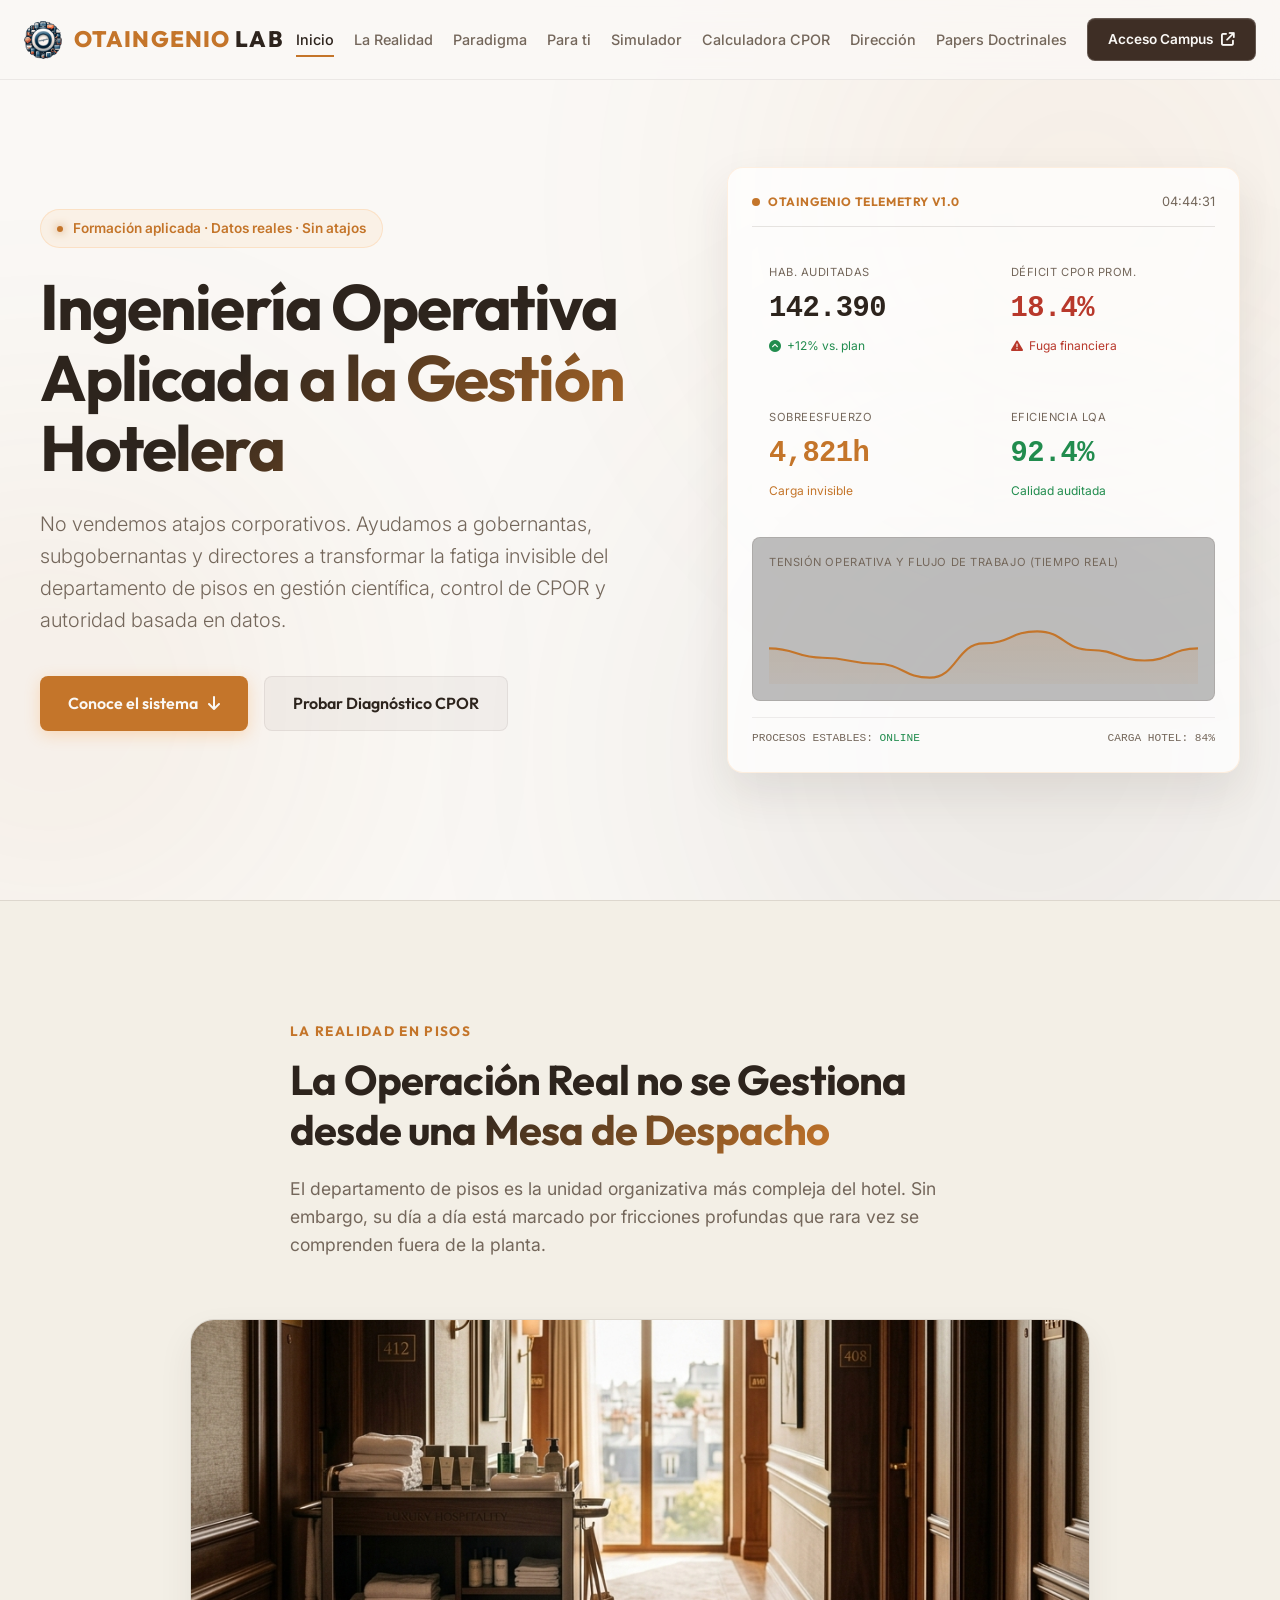
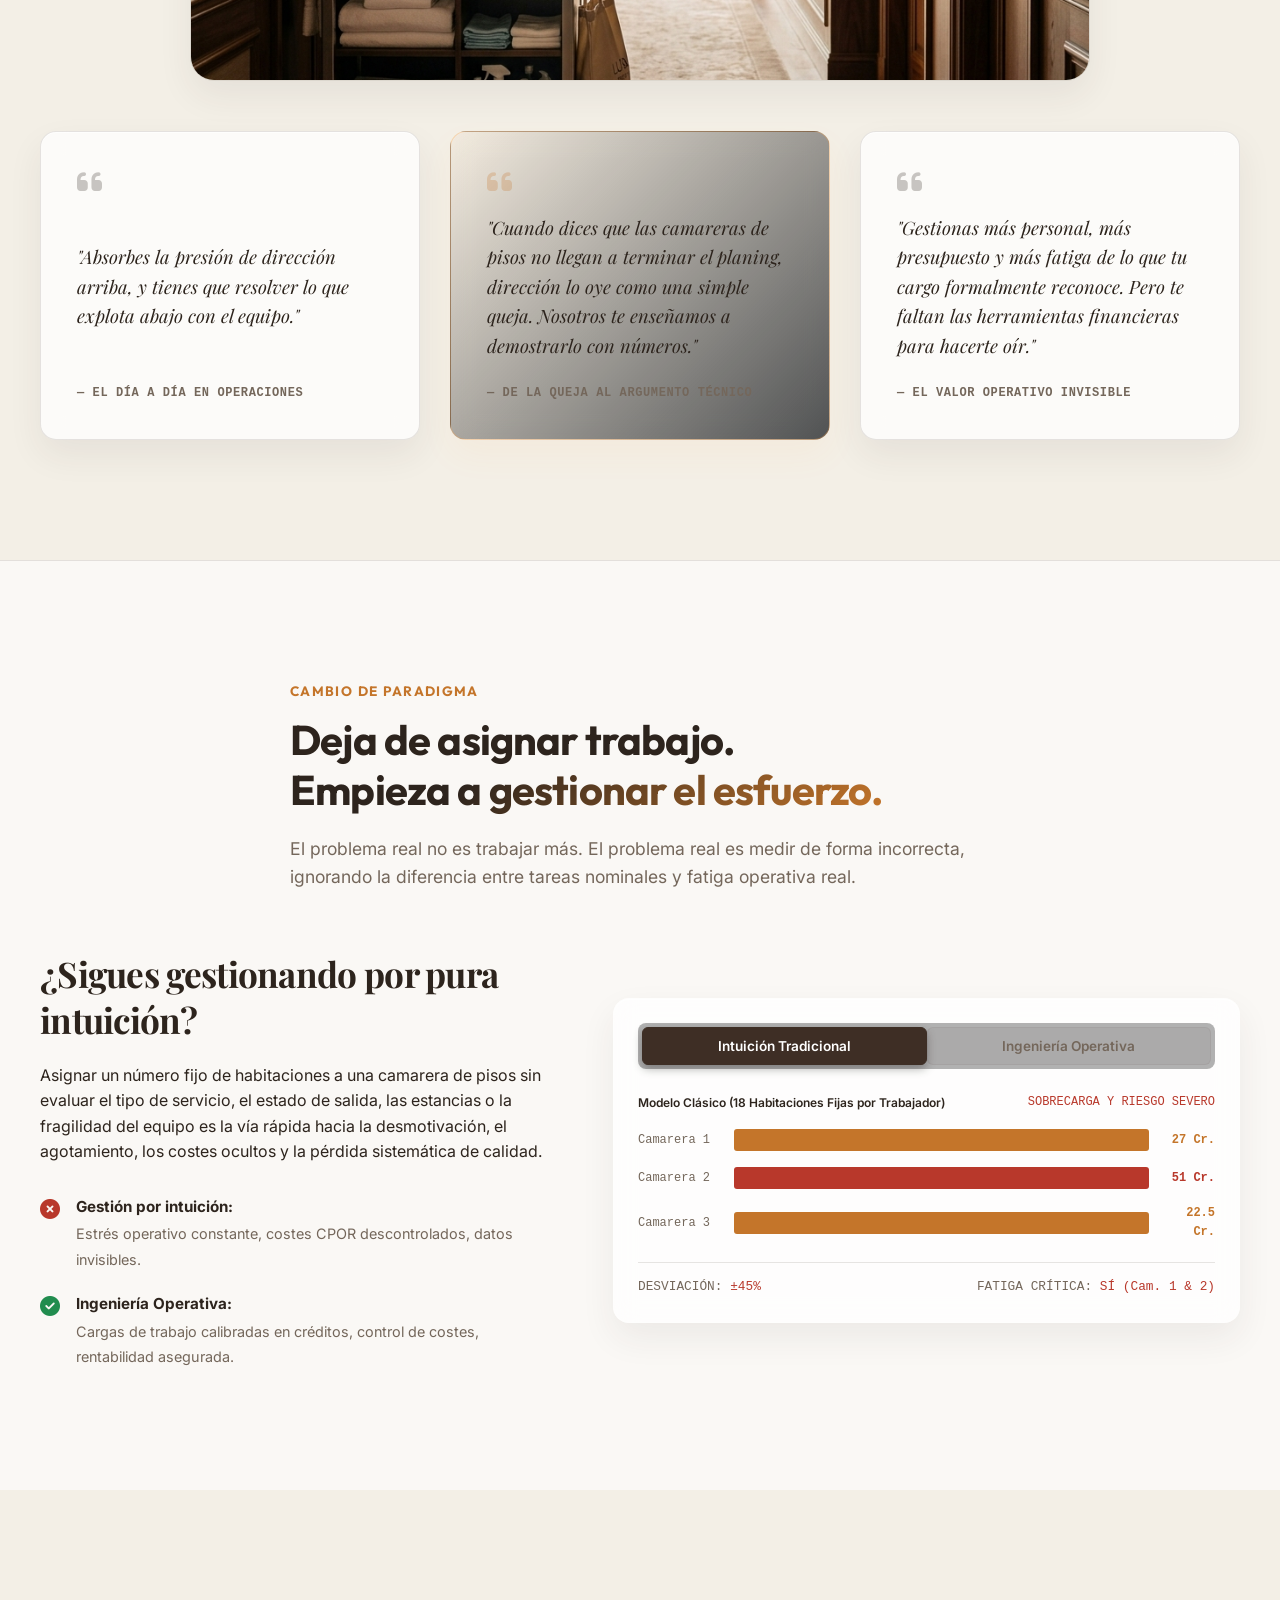
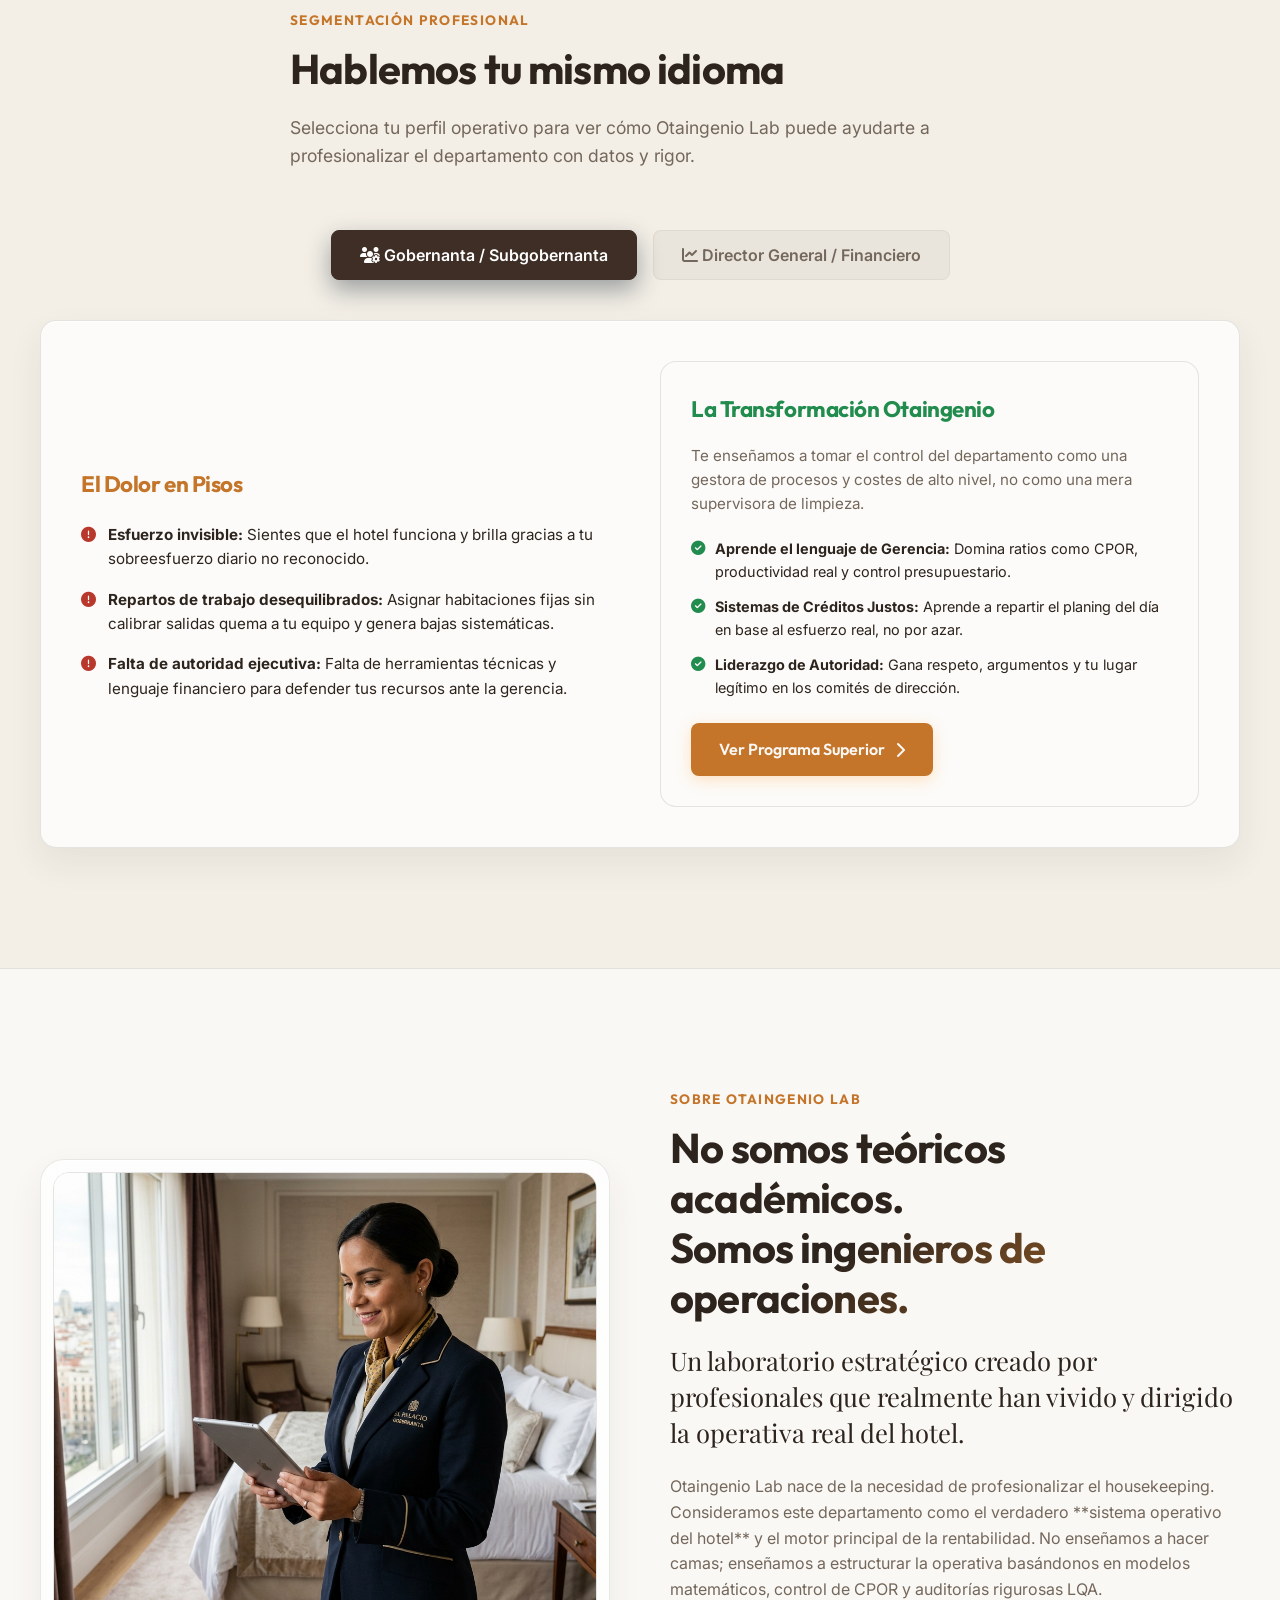
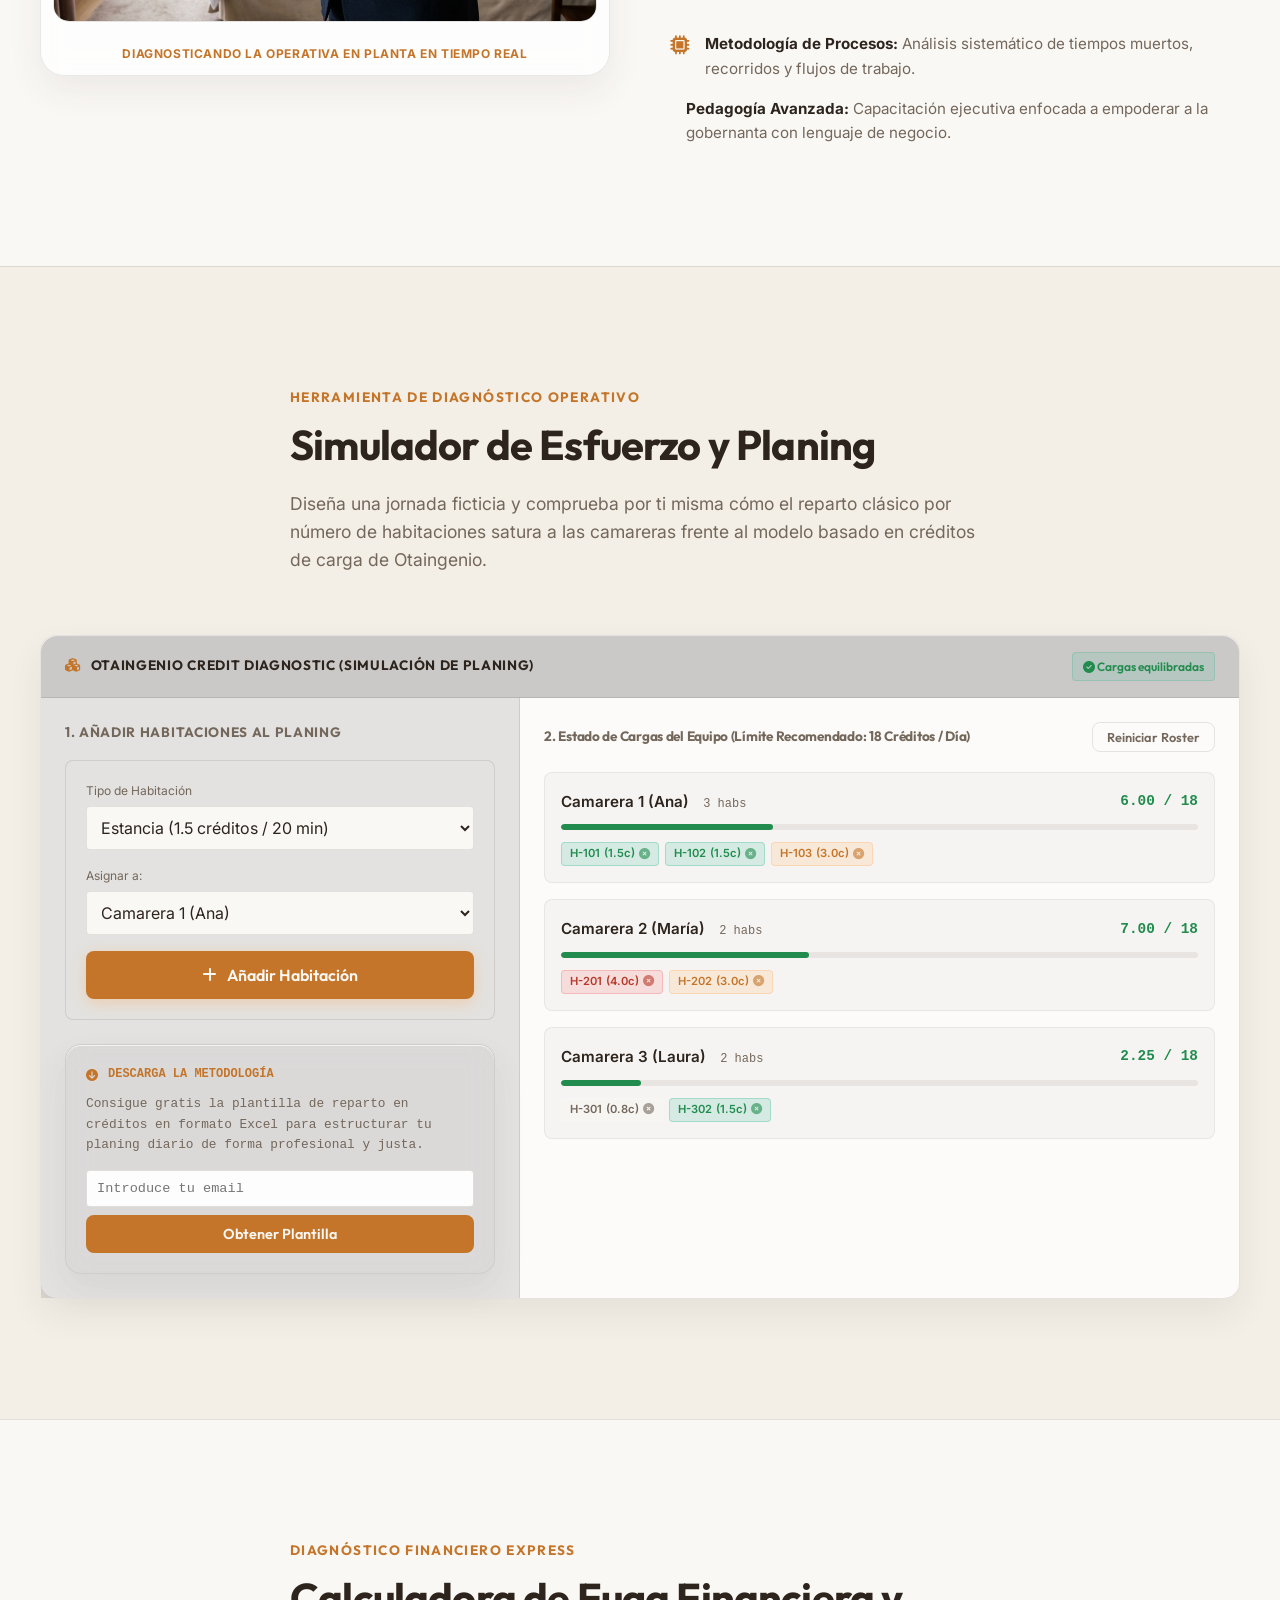
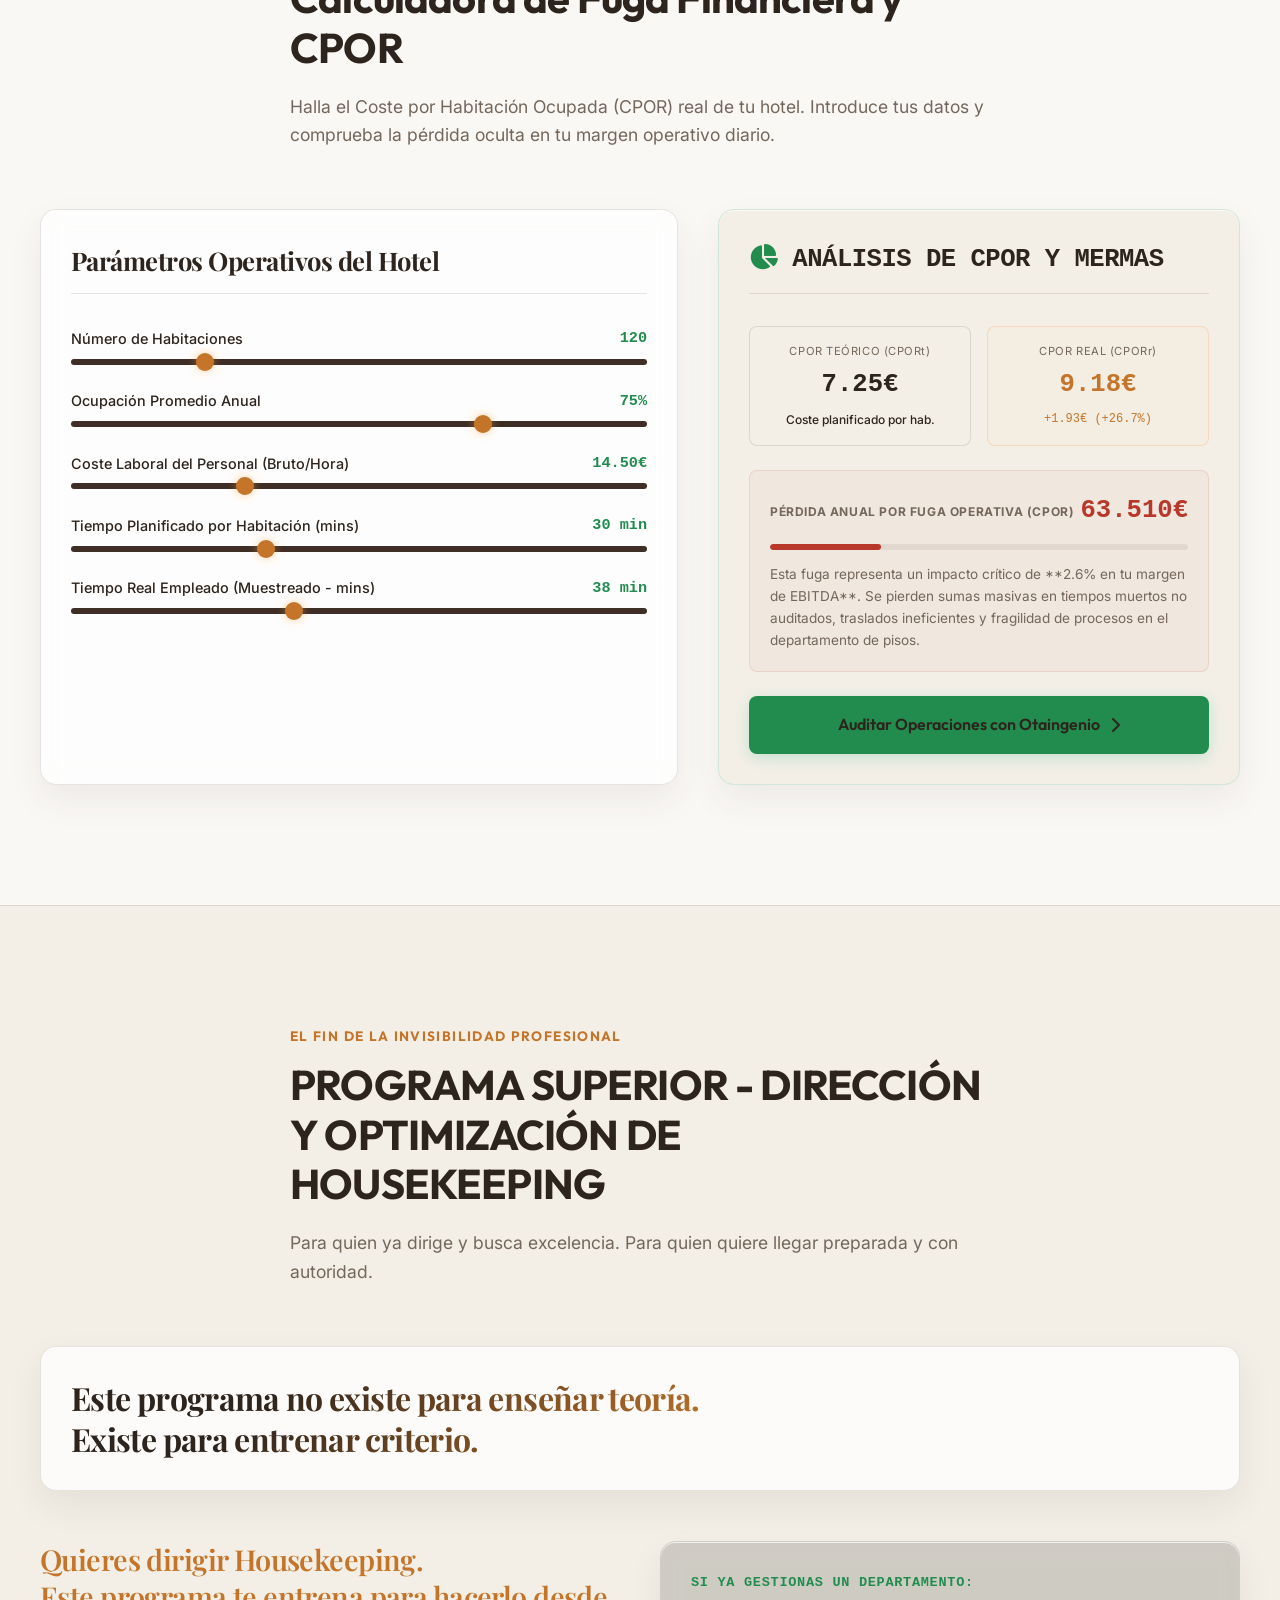
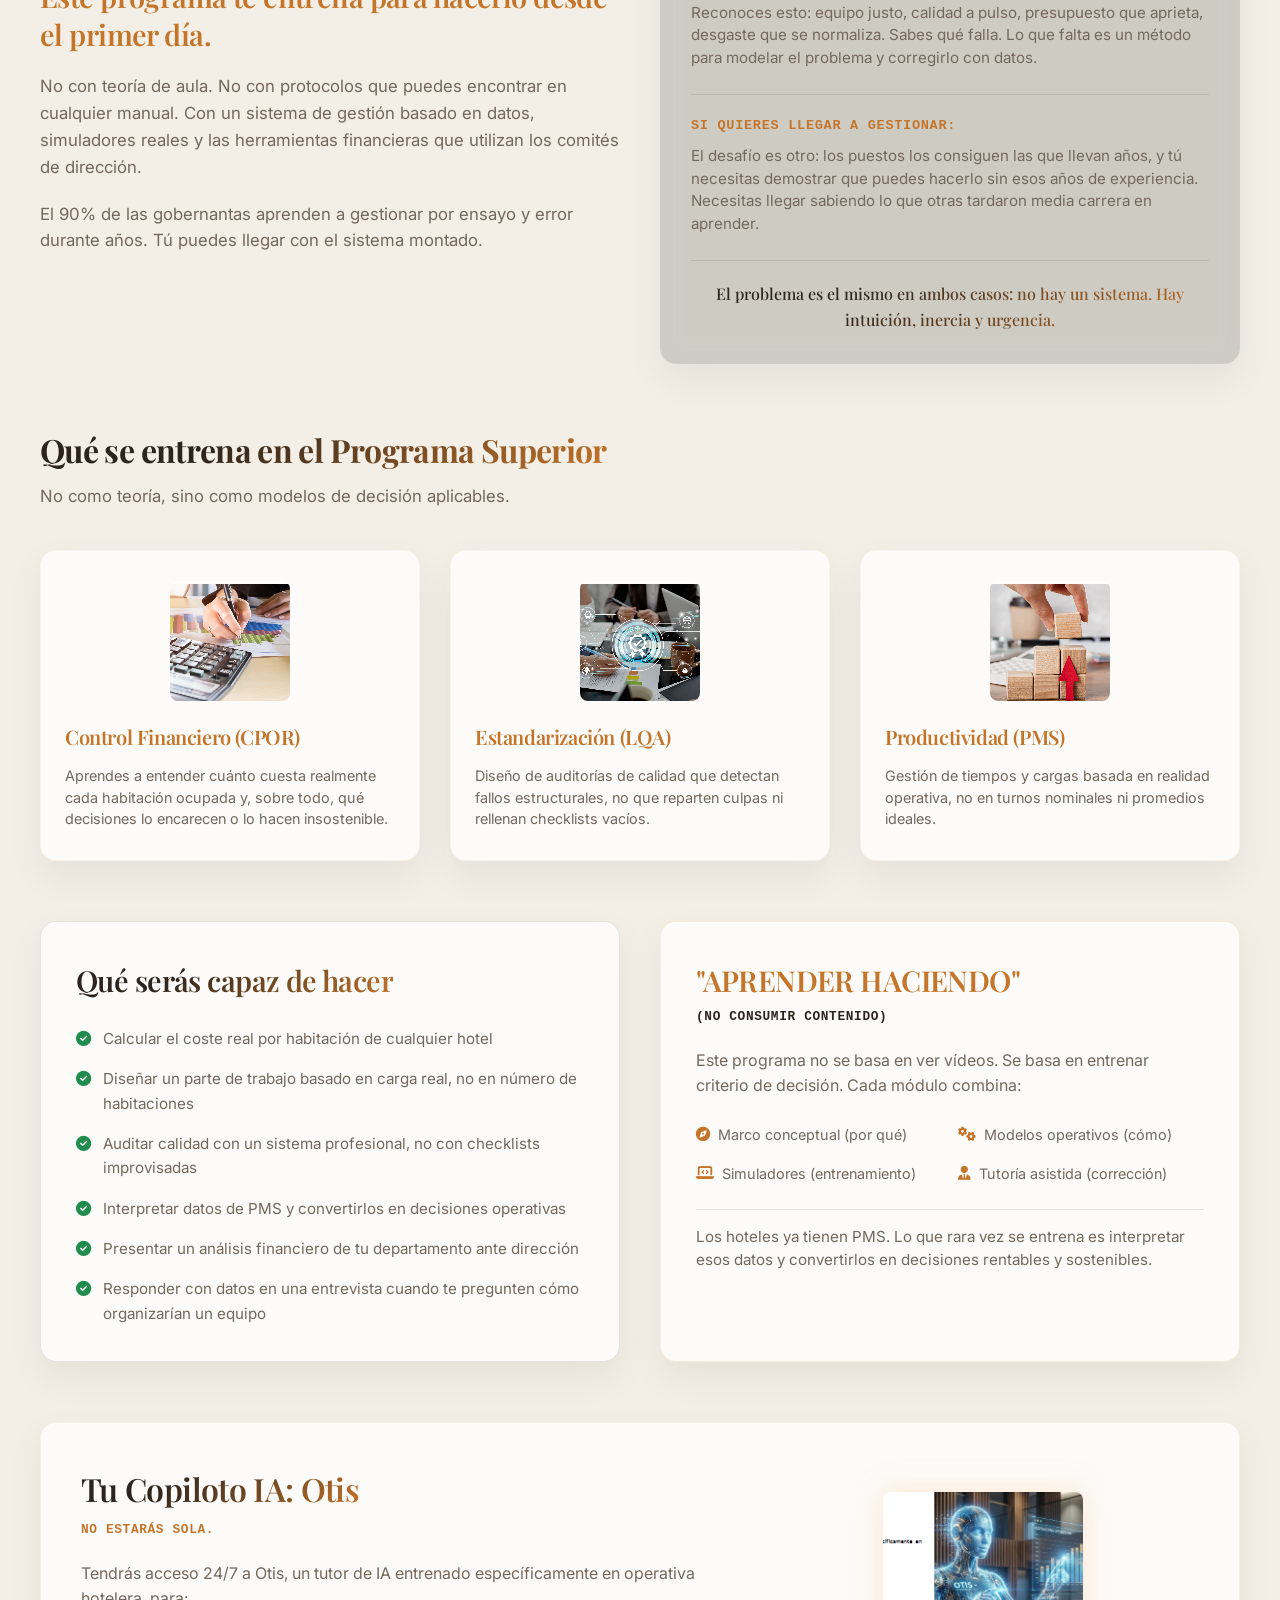
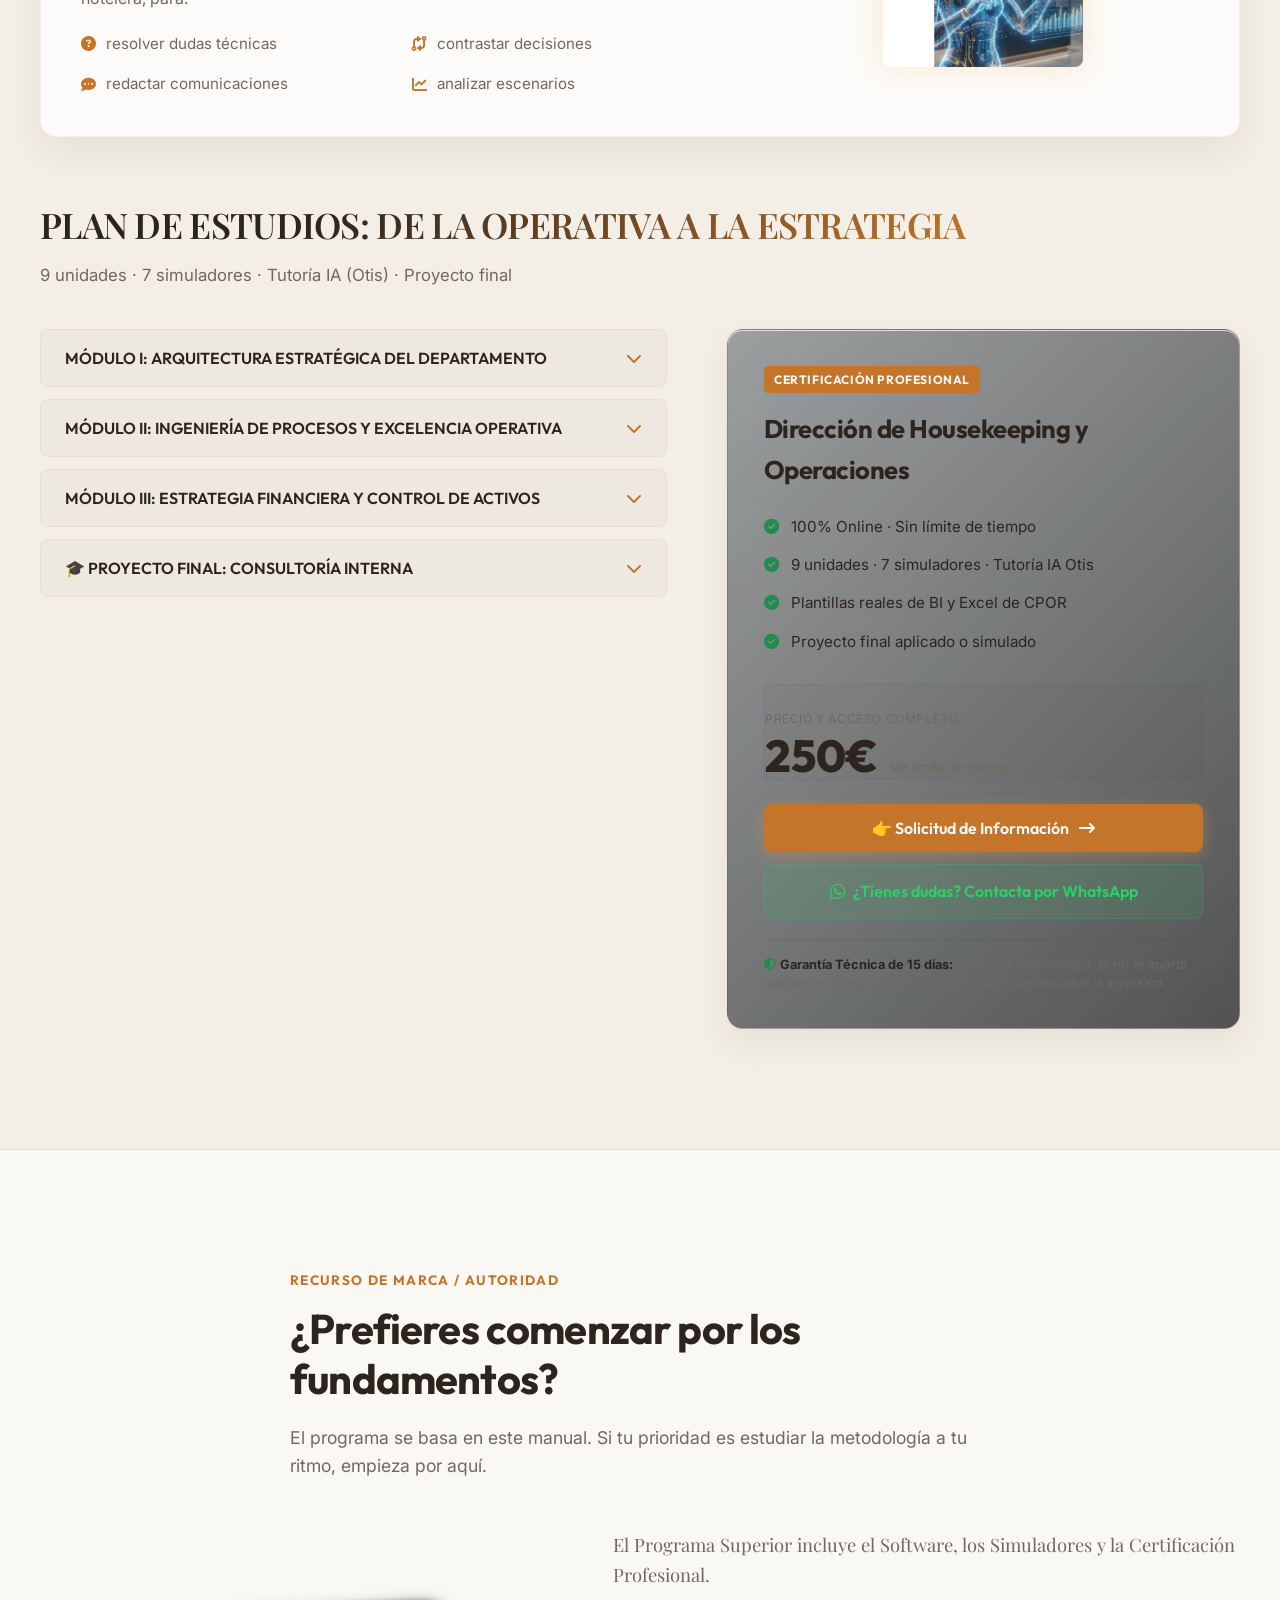
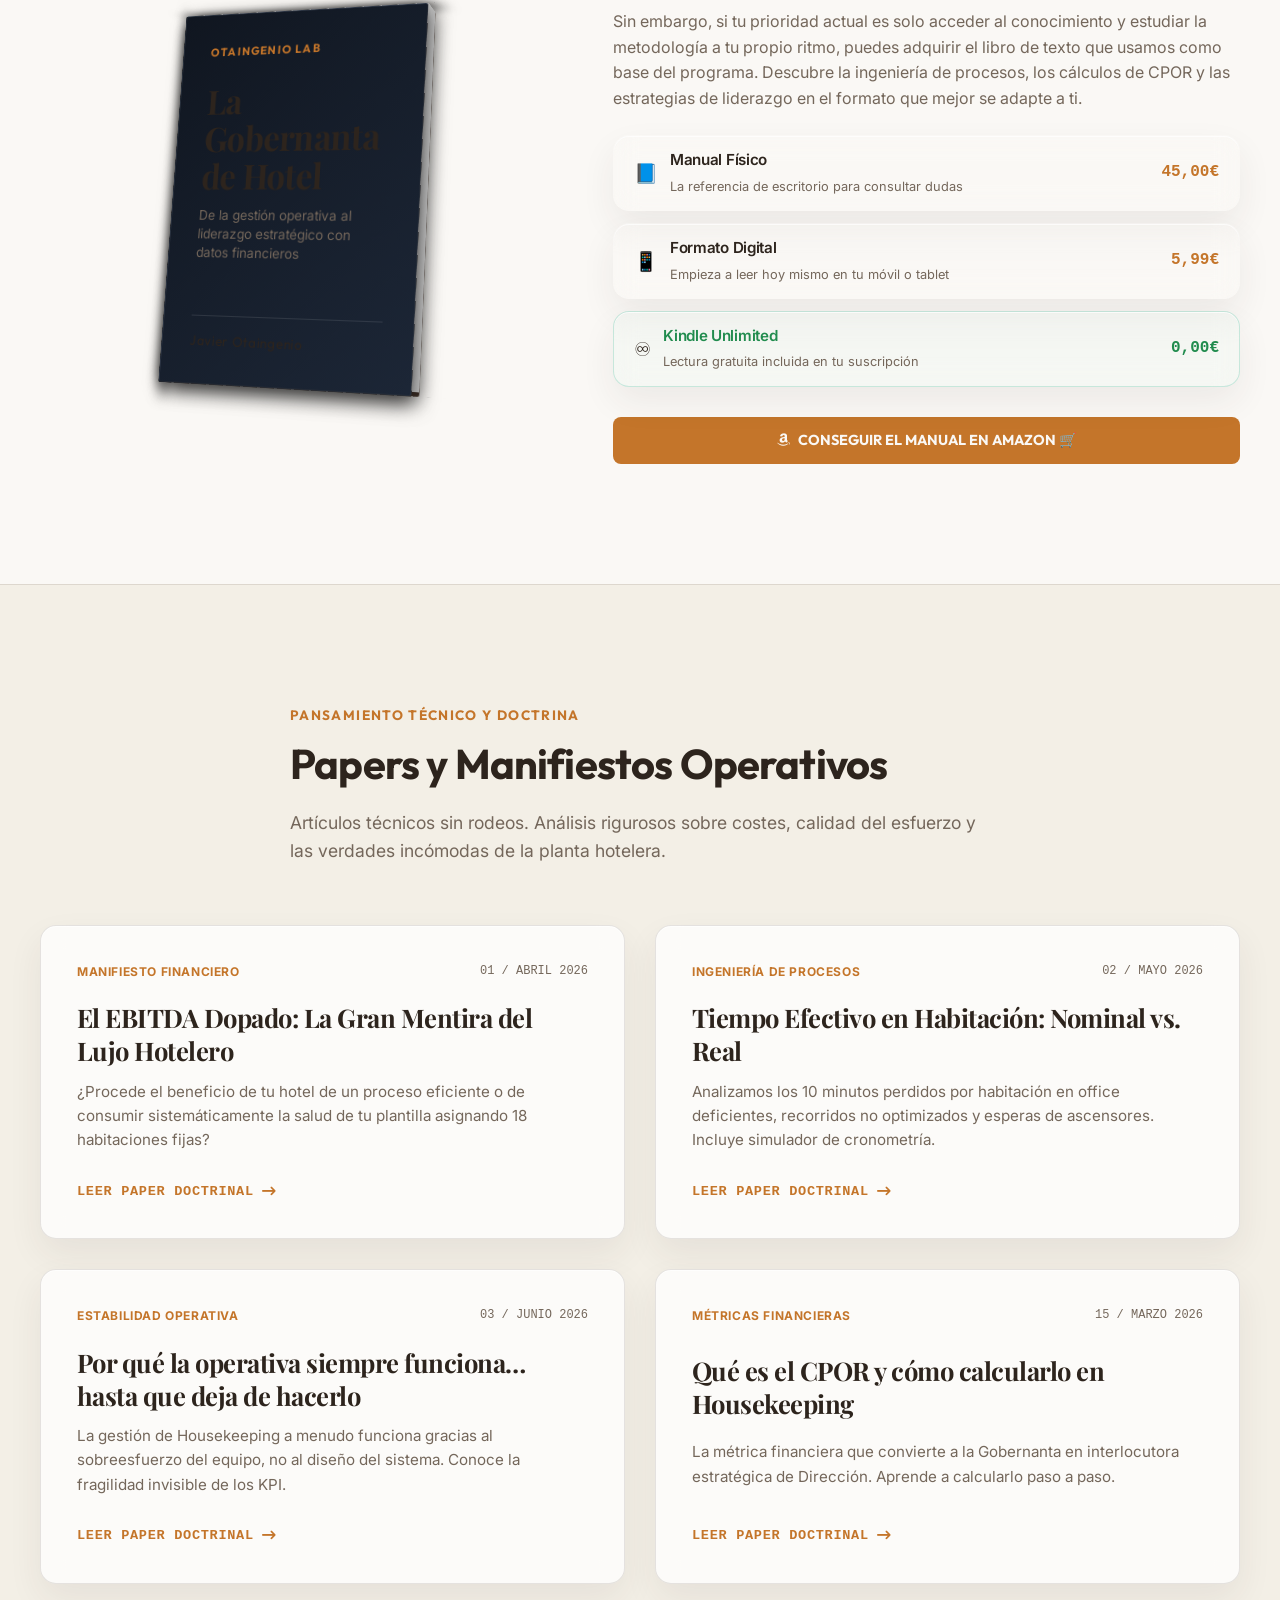
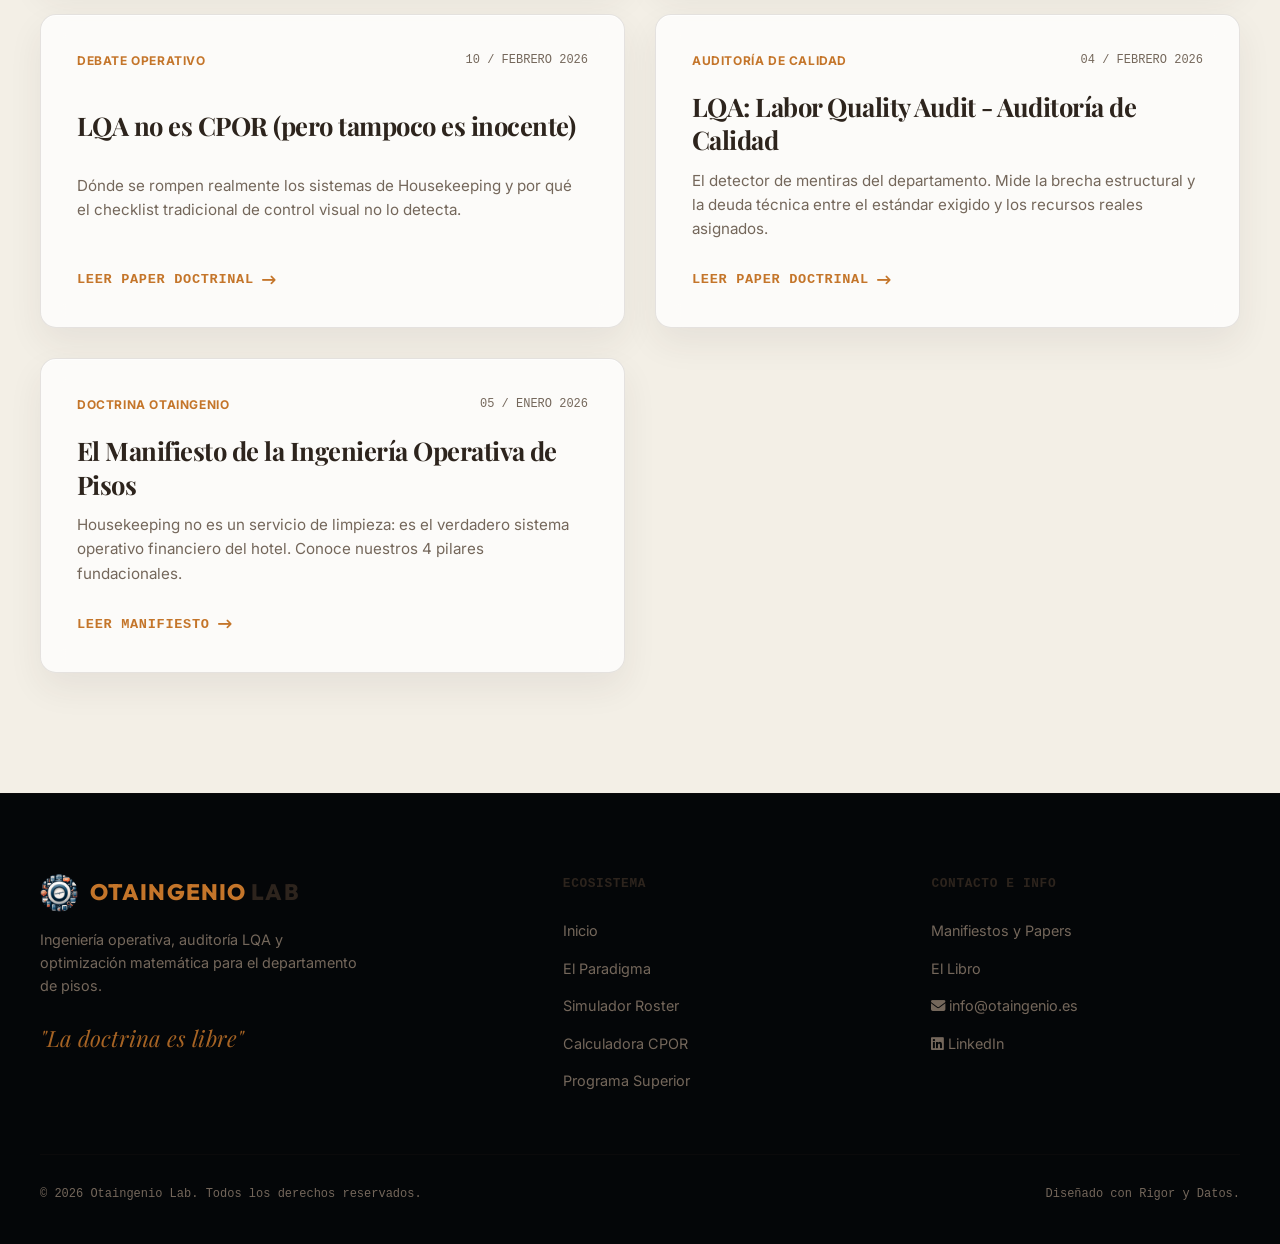
==== commit a1496d52: "fix: update WhatsApp phone number" ====
--- a/index.html
+++ b/index.html
@@ -909,7 +909,7 @@
             </button>
             
             <!-- WhatsApp CTA button -->
-            <a href="https://wa.me/34623190870?text=Hola,%20busco%20informaci%C3%B3n%20sobre%20el%20Programa%20Superior%20de%20Housekeeping" target="_blank" rel="noopener noreferrer" class="btn-secondary btn-block text-center" style="display: flex; align-items: center; justify-content: center; gap: 8px; margin-bottom: 20px; background: rgba(37, 211, 102, 0.1); border-color: rgba(37, 211, 102, 0.2); color: #25d366;">
+            <a href="https://wa.me/34654768784?text=Hola,%20busco%20informaci%C3%B3n%20sobre%20el%20Programa%20Superior%20de%20Housekeeping" target="_blank" rel="noopener noreferrer" class="btn-secondary btn-block text-center" style="display: flex; align-items: center; justify-content: center; gap: 8px; margin-bottom: 20px; background: rgba(37, 211, 102, 0.1); border-color: rgba(37, 211, 102, 0.2); color: #25d366;">
               <i class="fa-brands fa-whatsapp" style="font-size: 1.1rem;"></i>
               <span>¿Tienes dudas? Contacta por WhatsApp</span>
             </a>
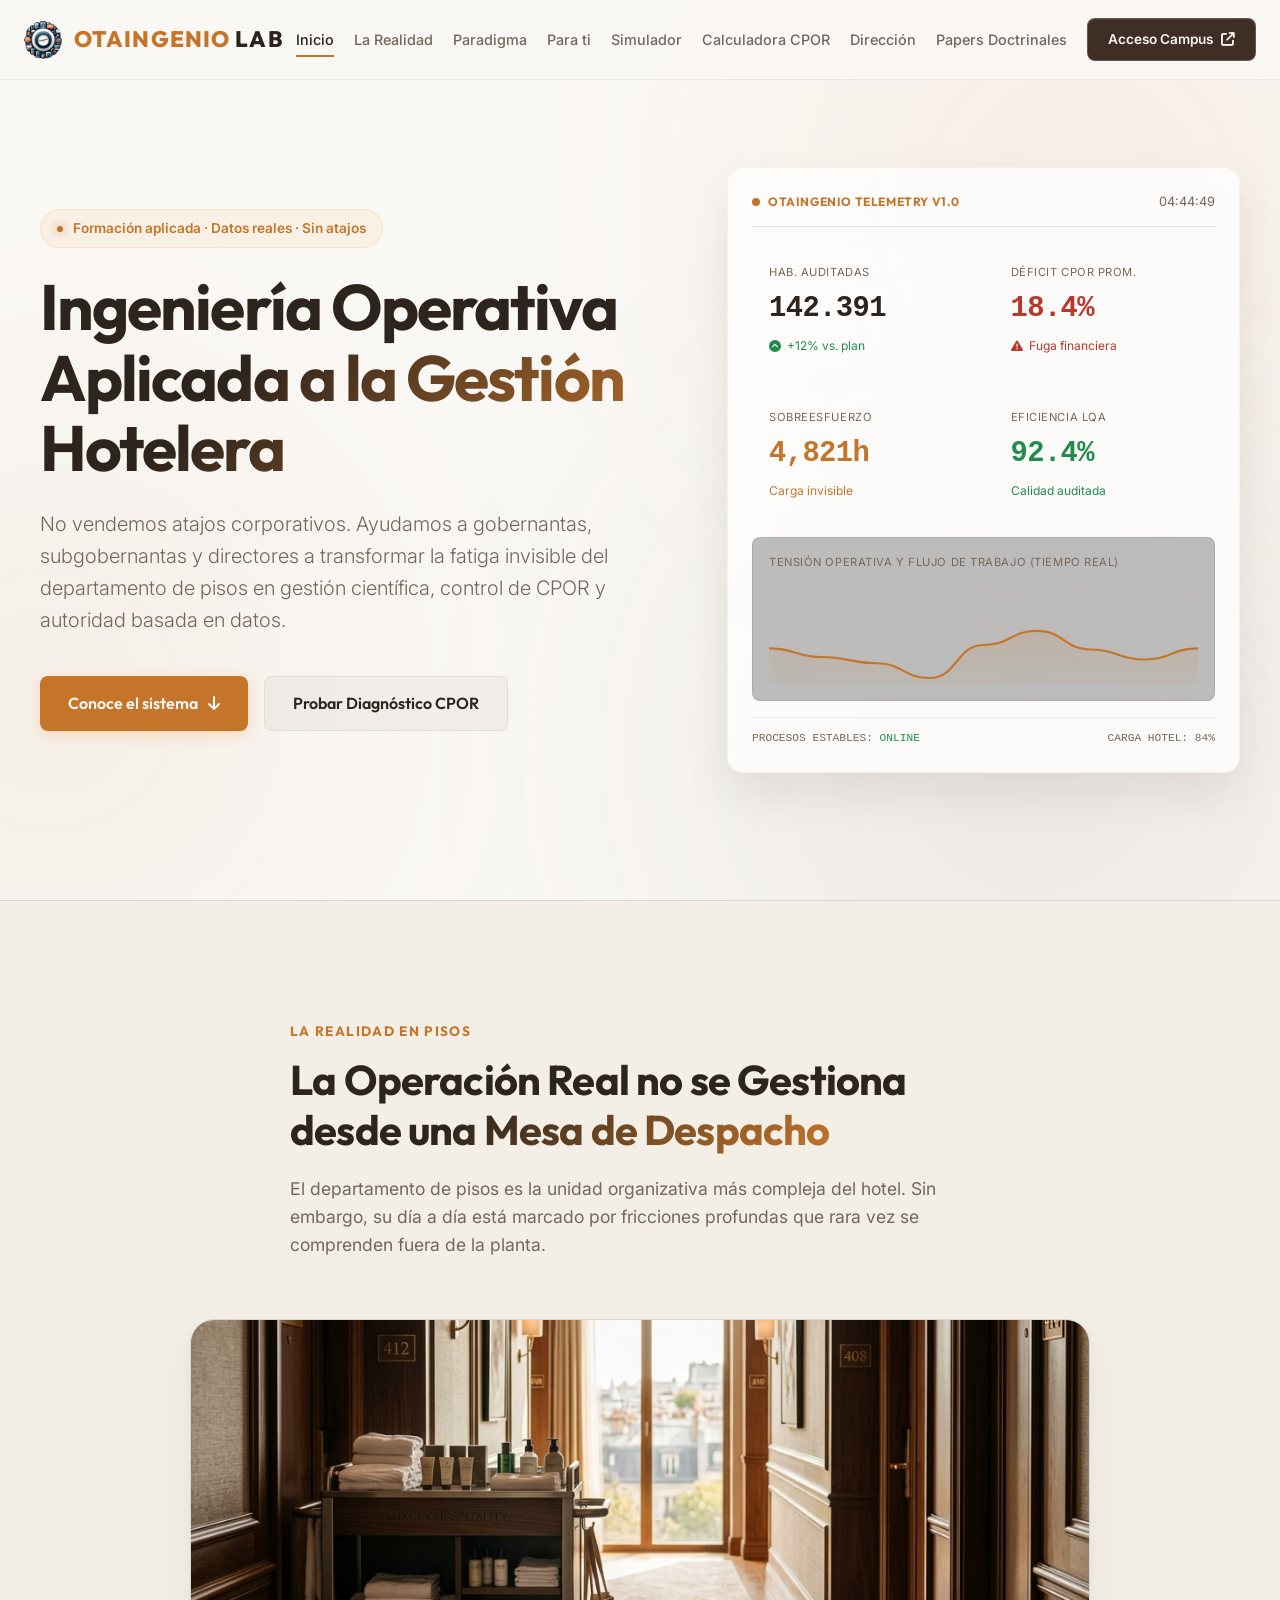
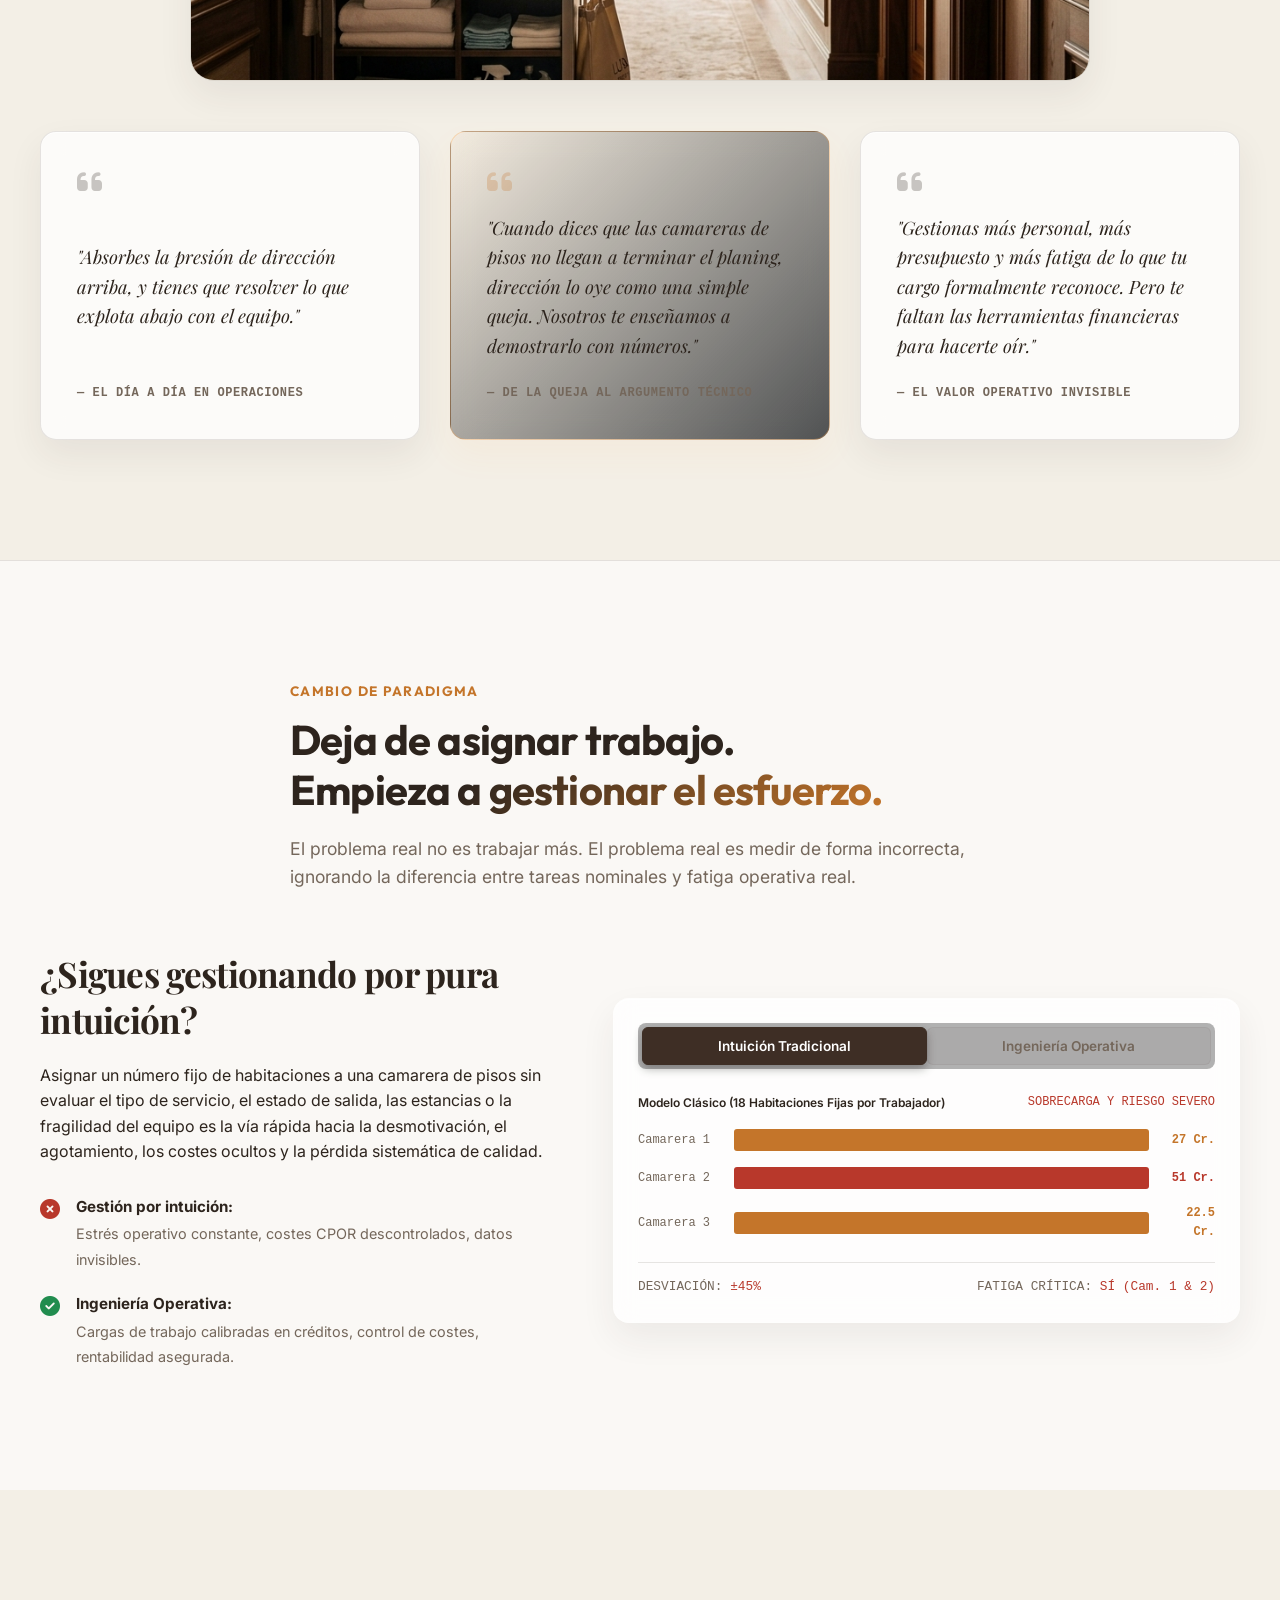
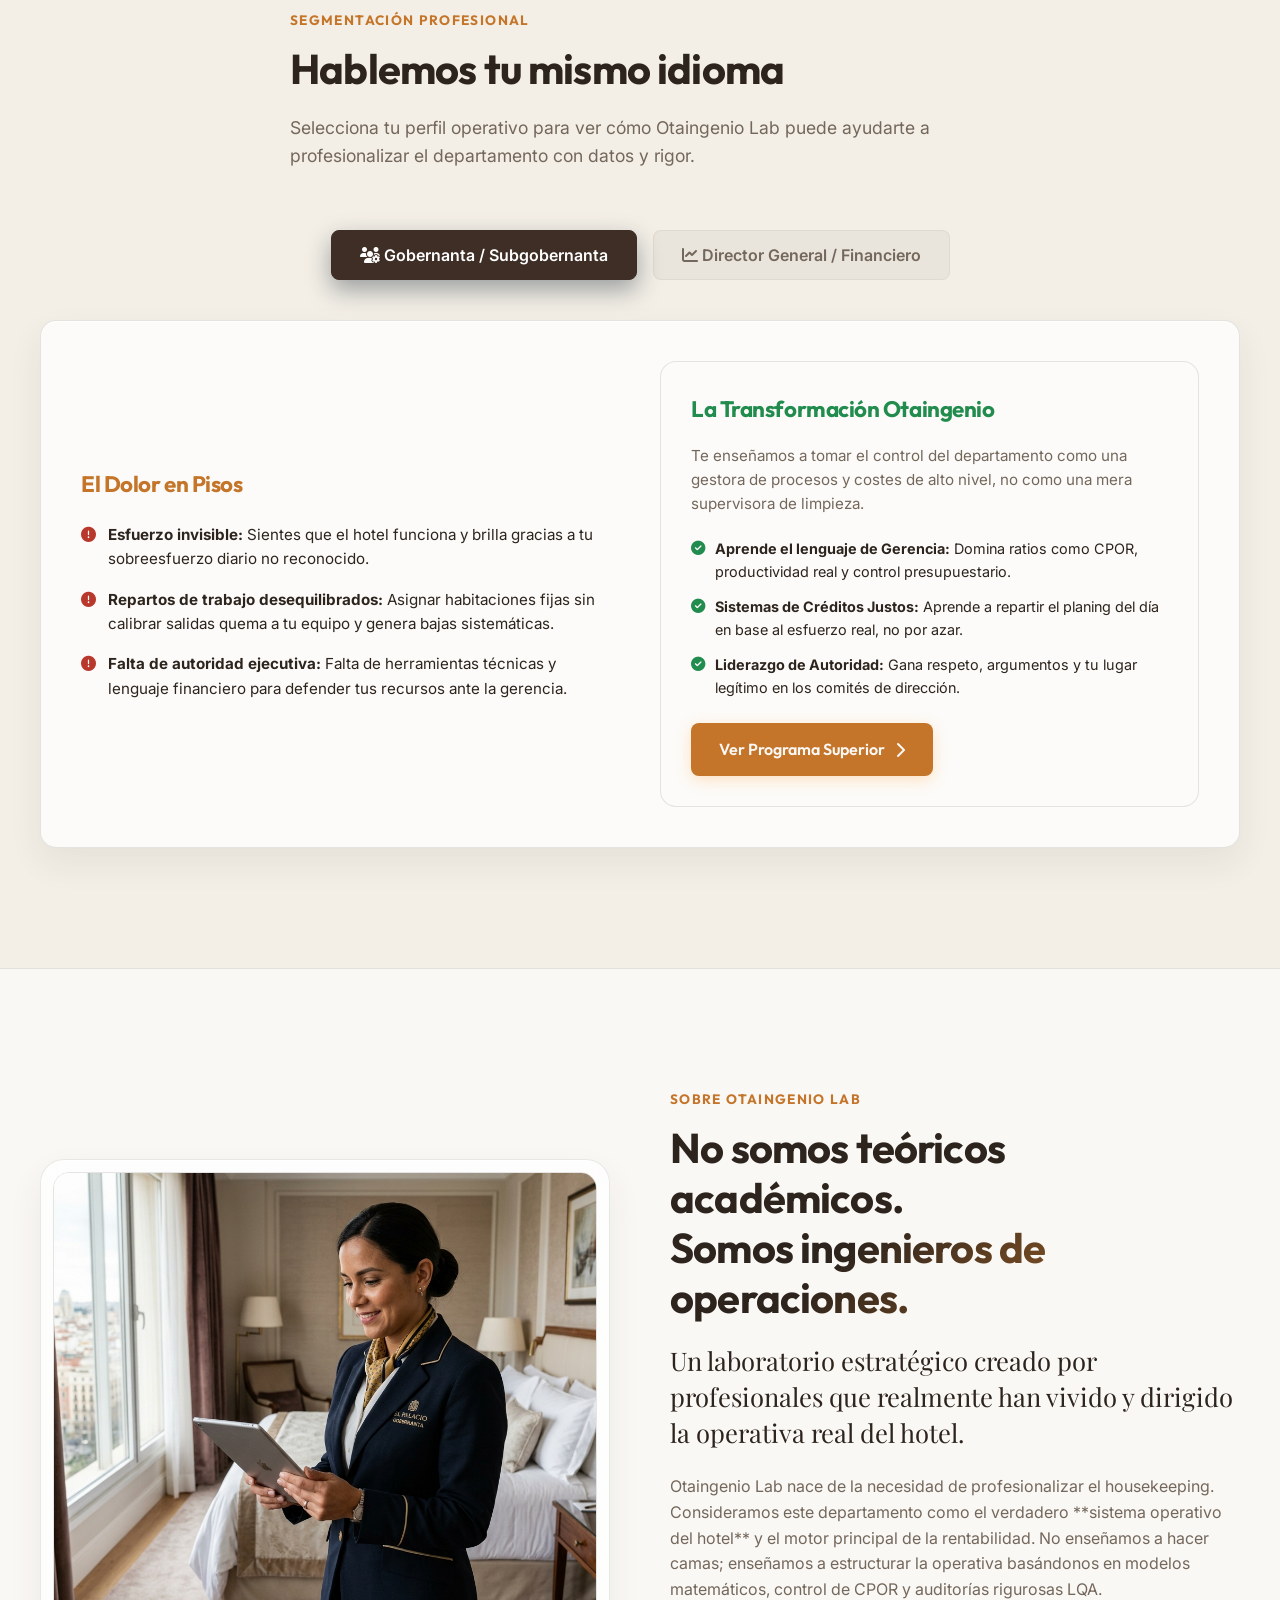
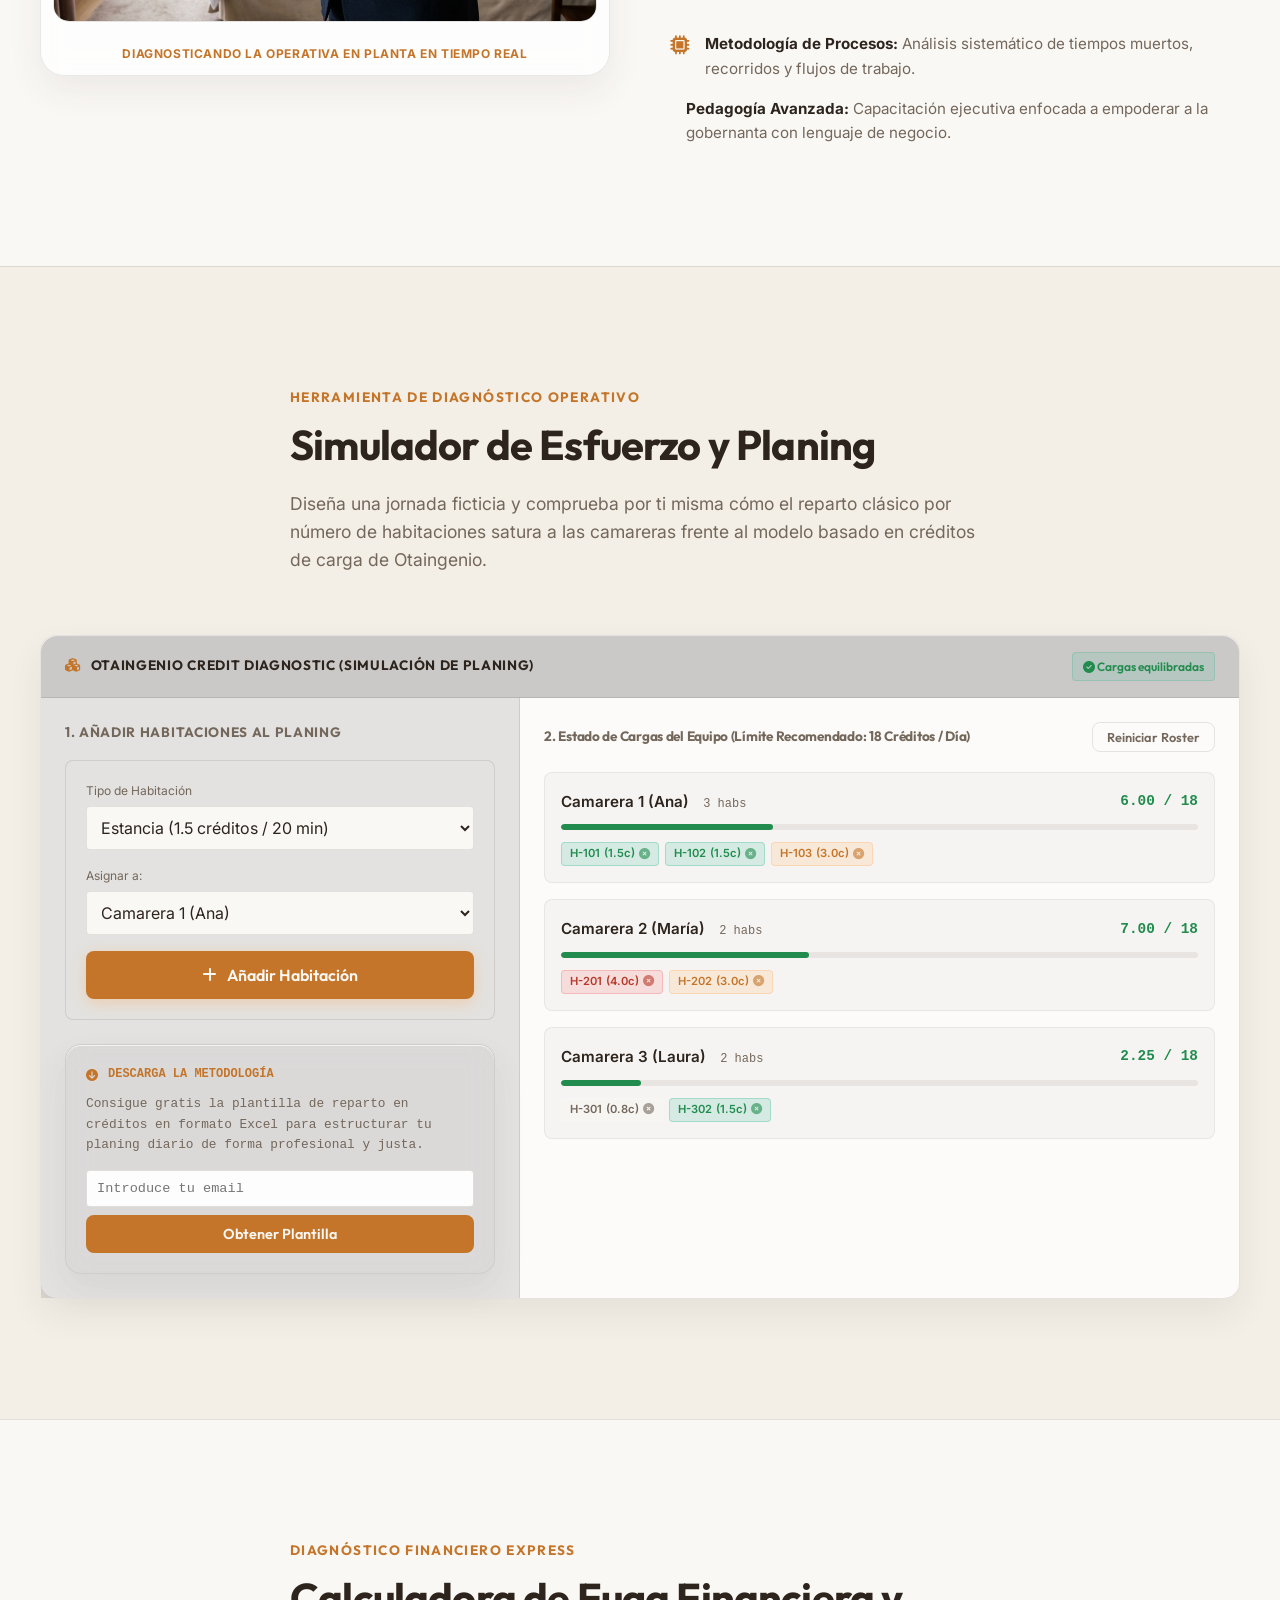
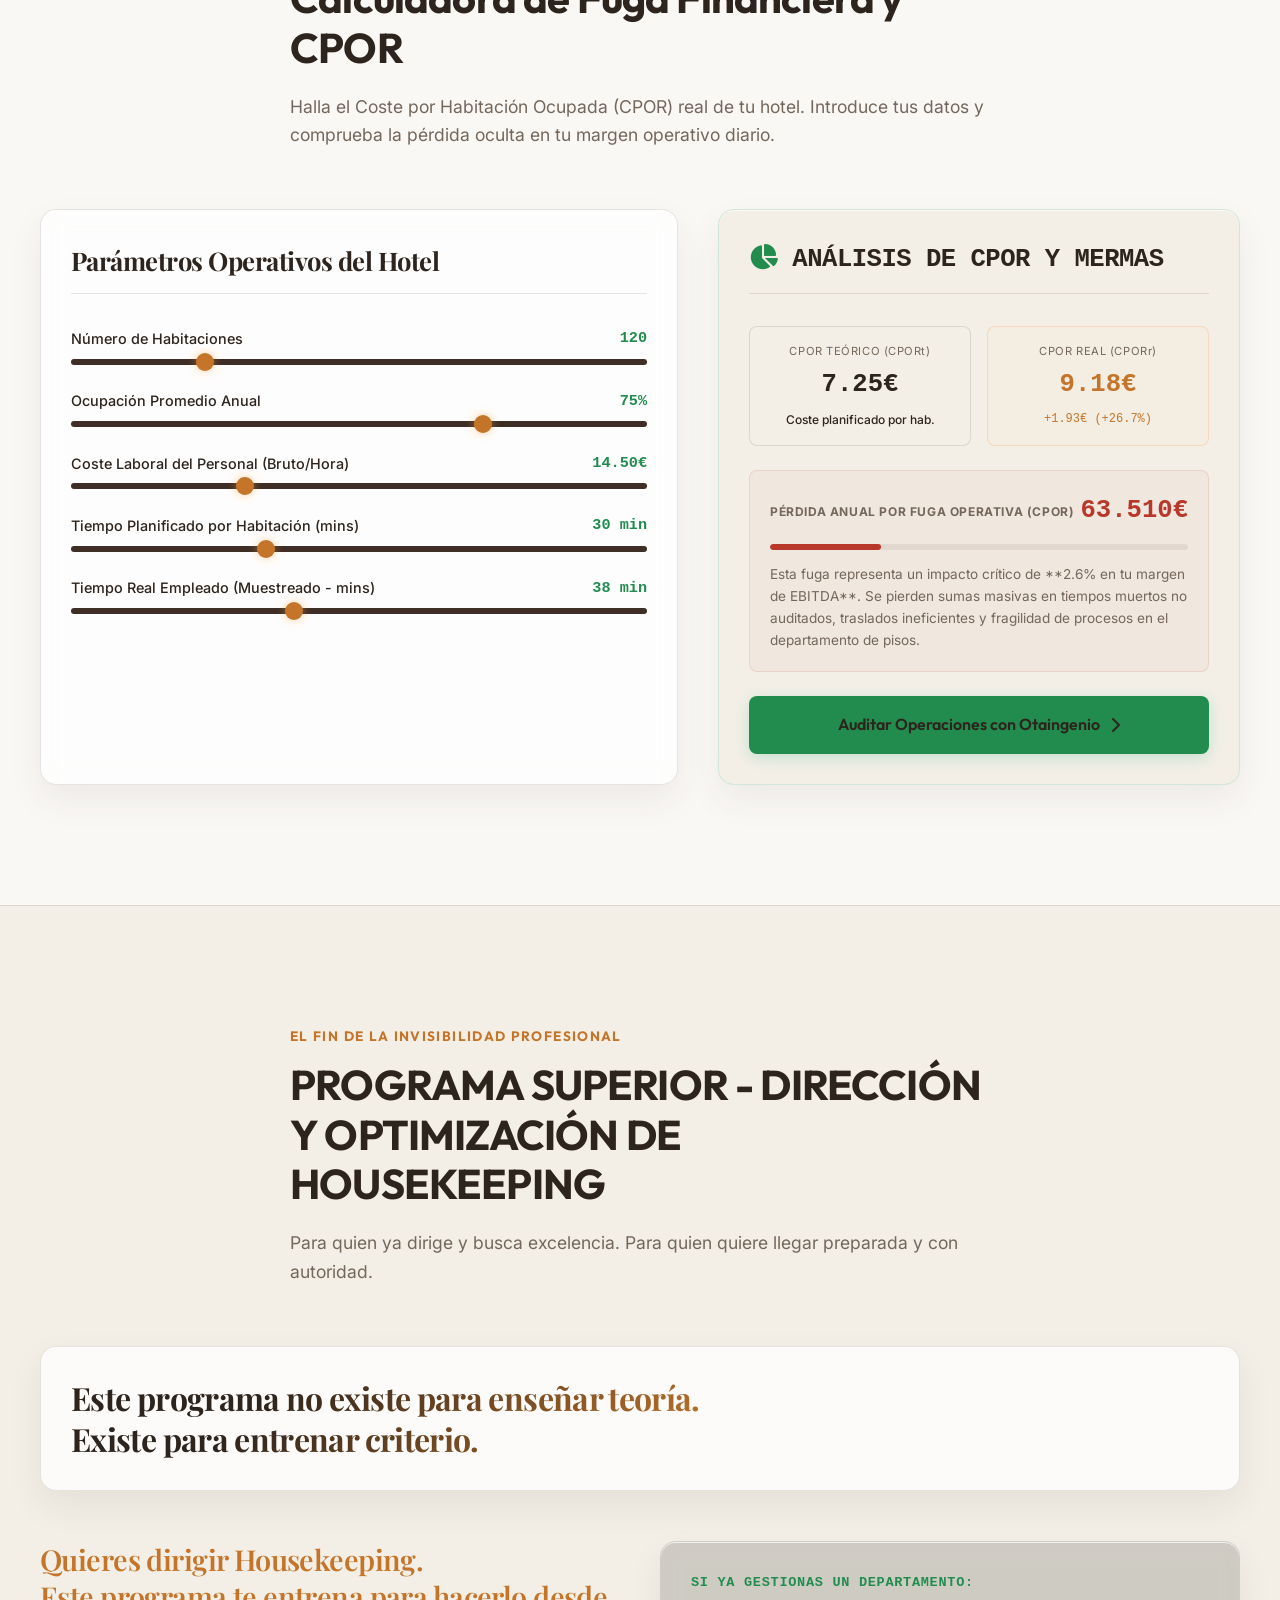
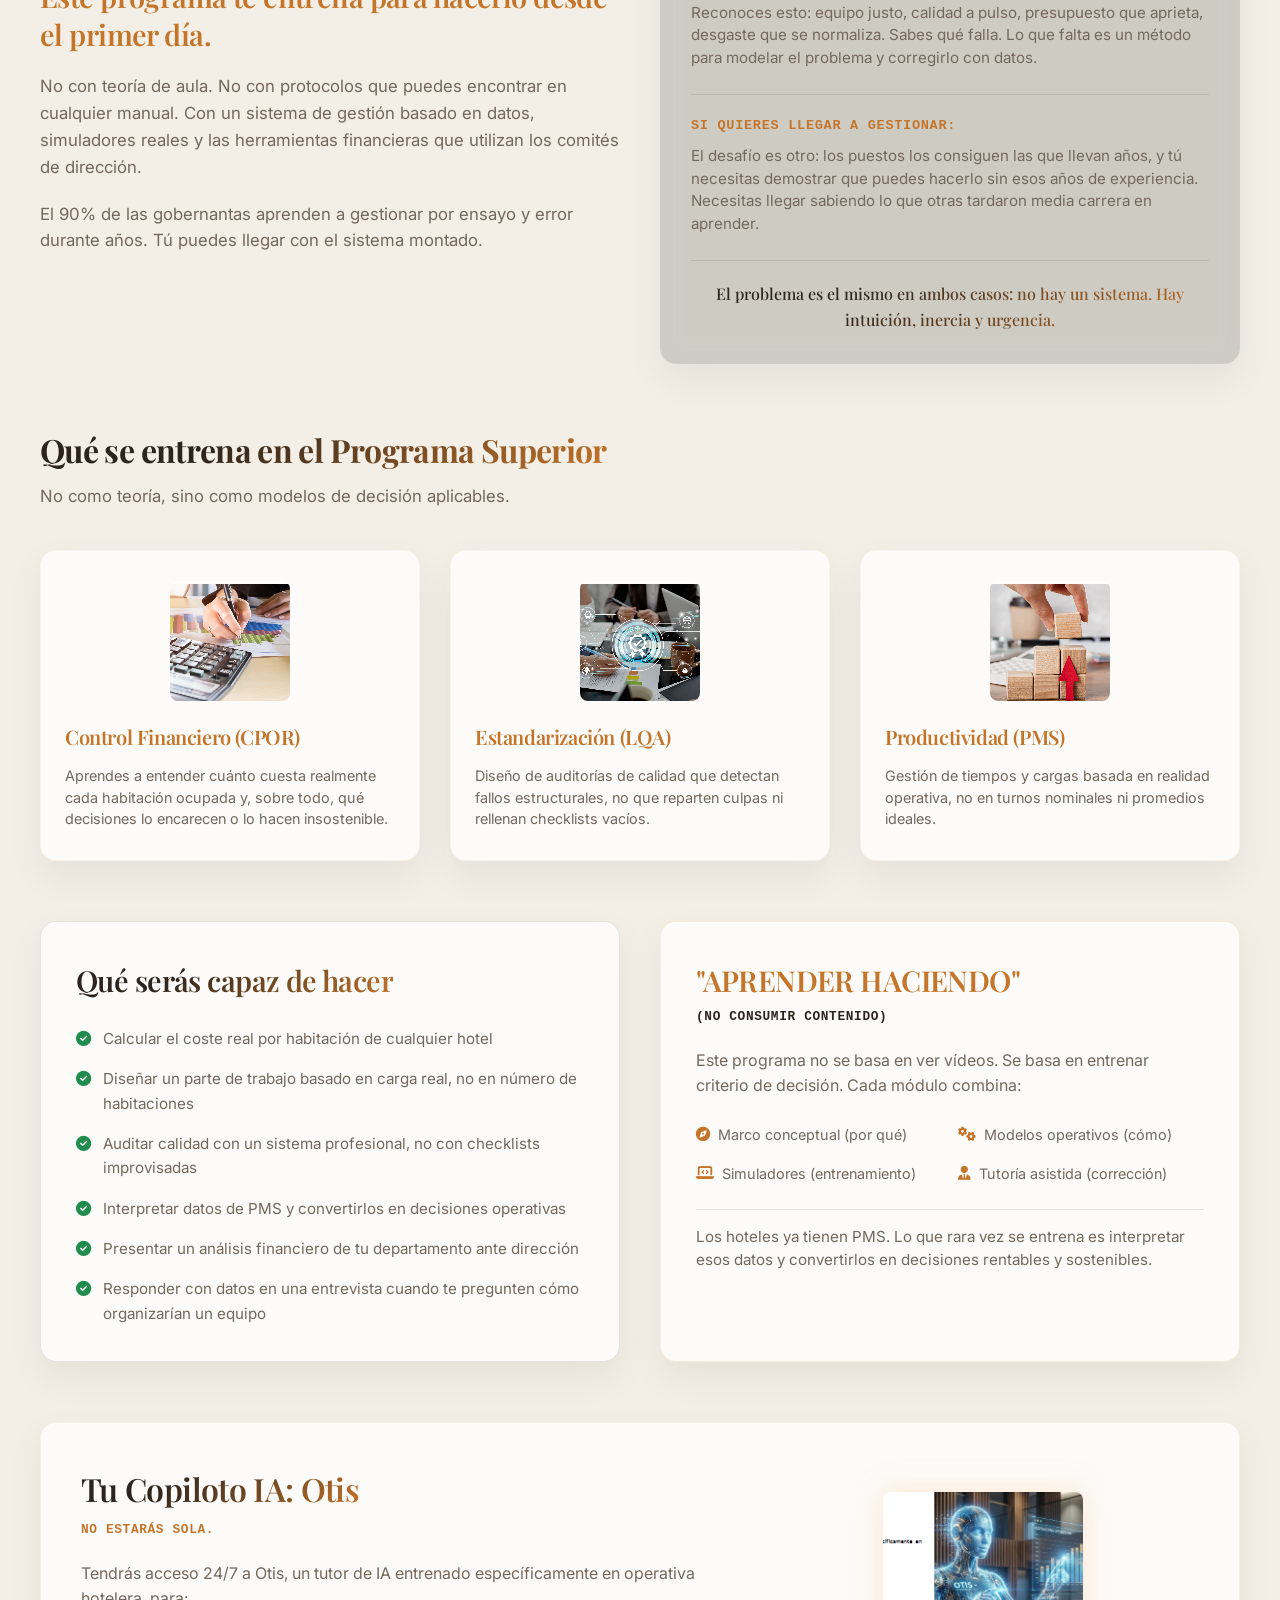
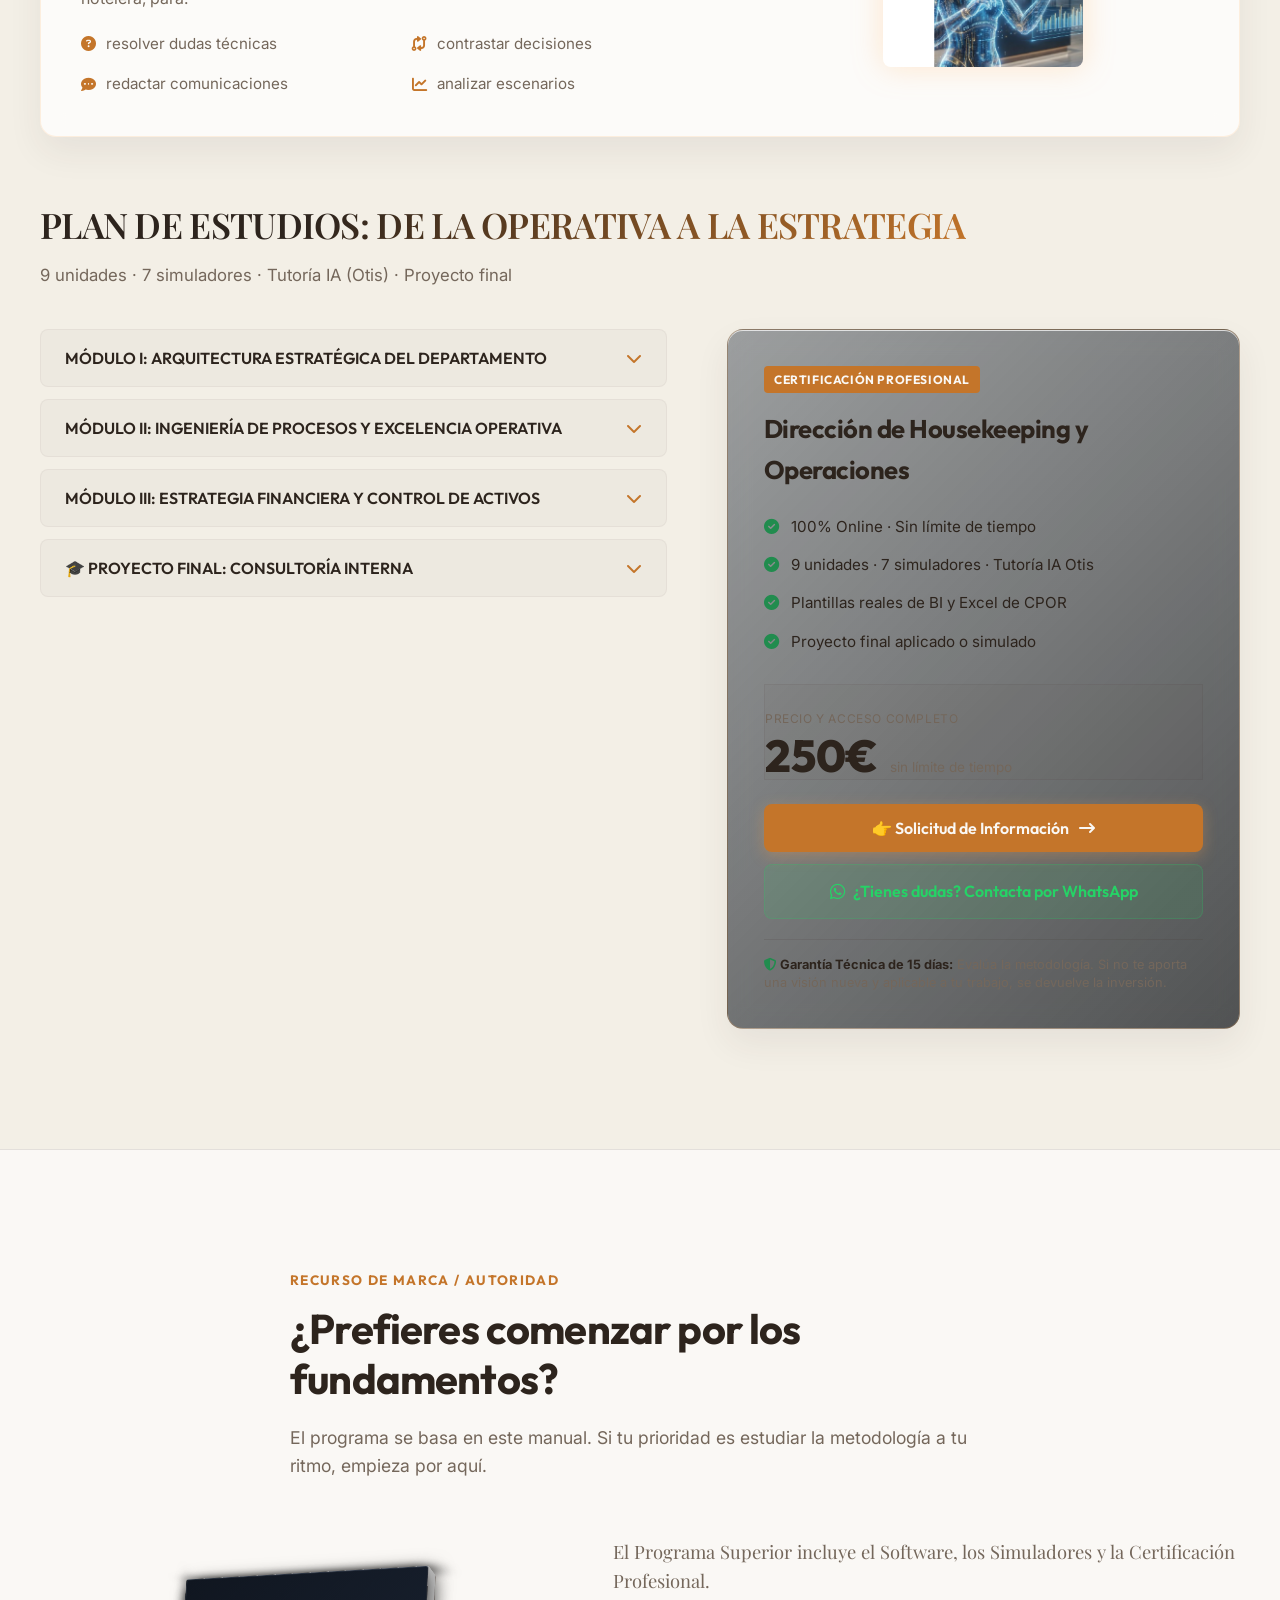
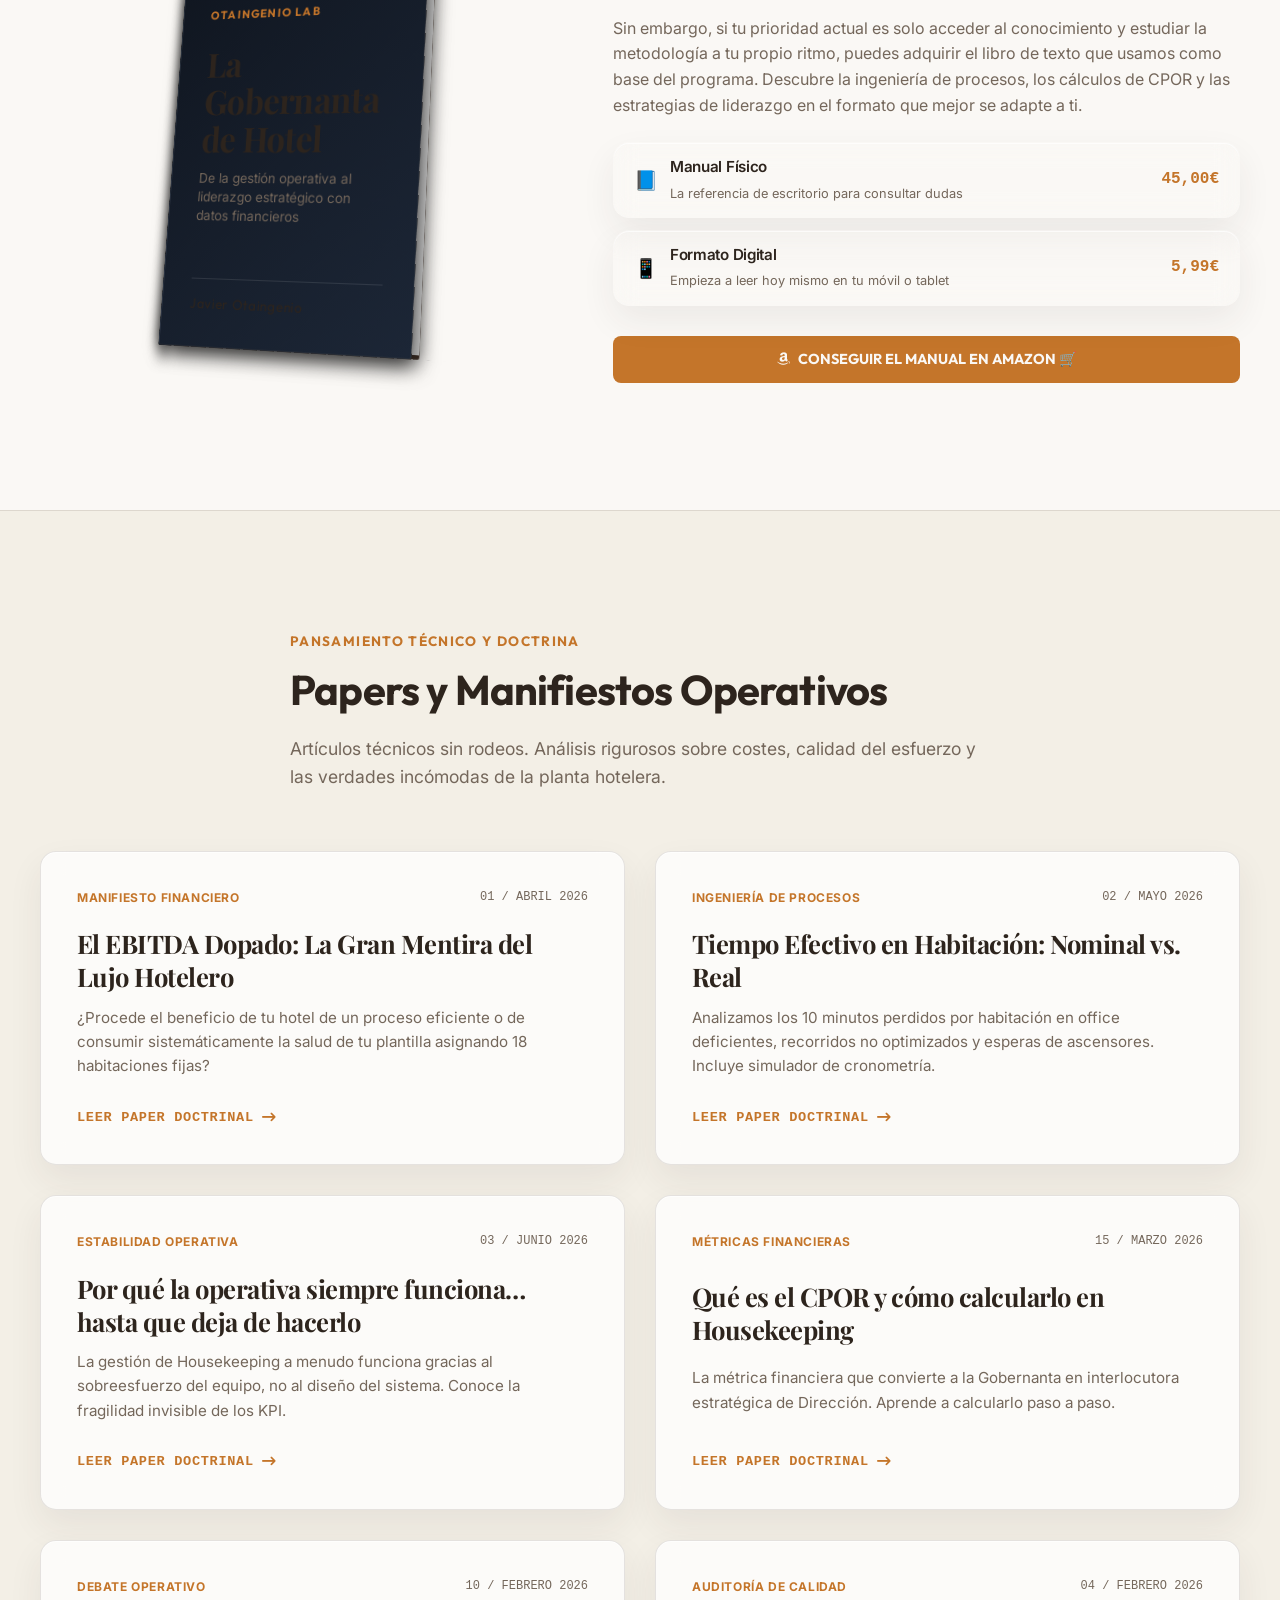
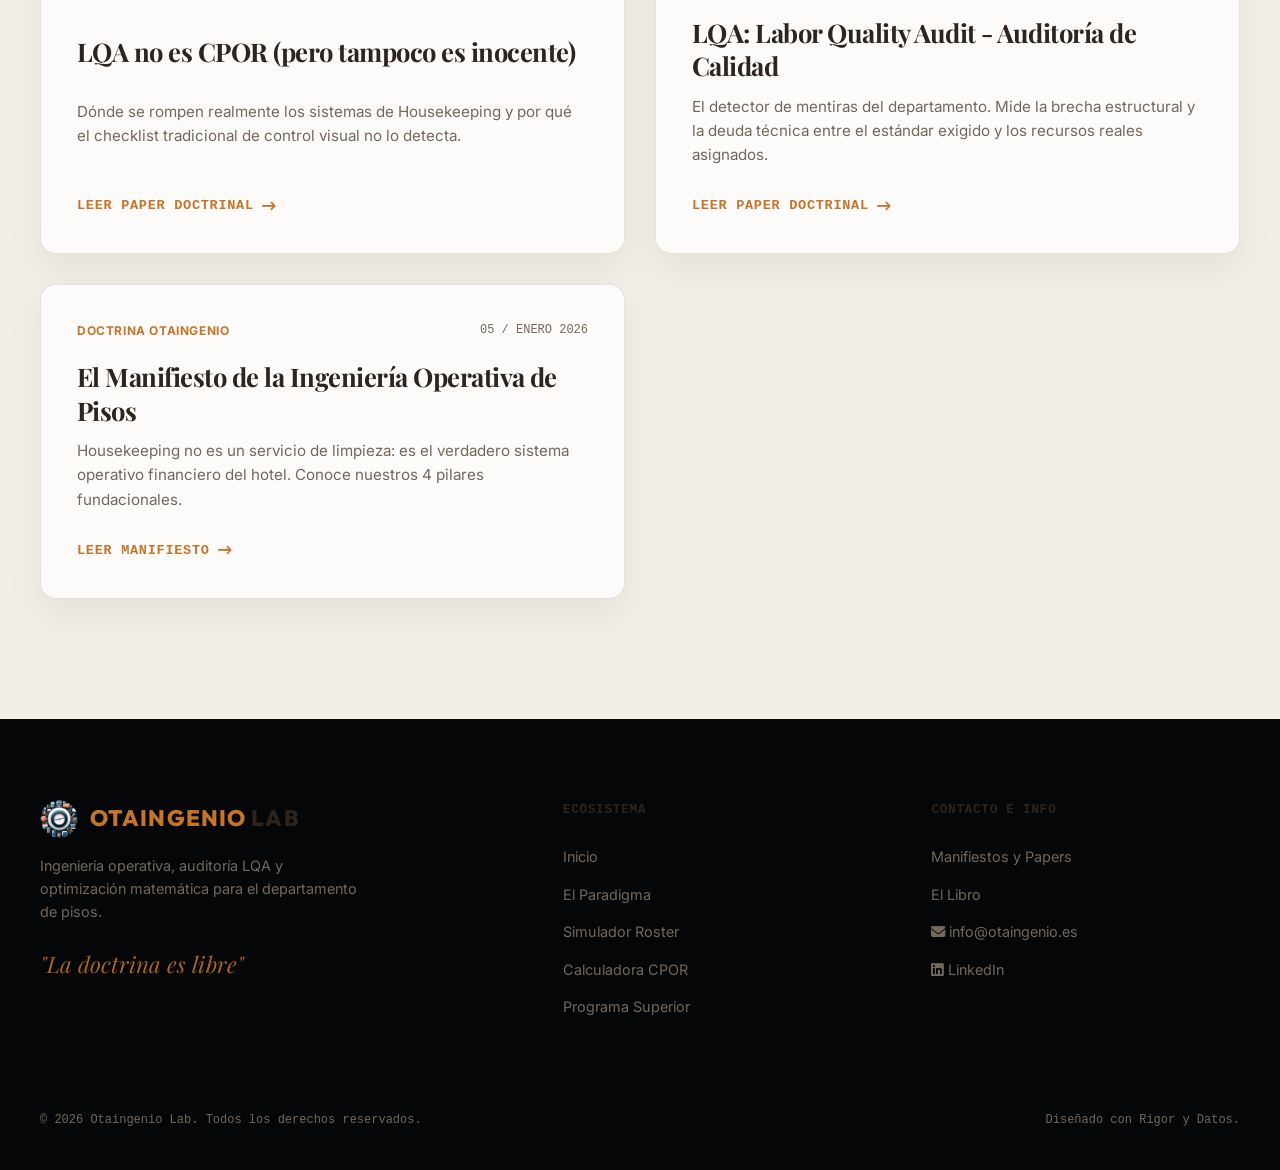
==== commit 9be78cdc: "fix: remove Kindle Unlimited pricing option" ====
--- a/index.html
+++ b/index.html
@@ -996,16 +996,6 @@
                 <span class="font-mono" style="font-weight: 700; color: var(--color-amber);">5,99€</span>
               </div>
 
-              <div class="pricing-edition-item glass-card" style="padding: 12px 20px; display: flex; align-items: center; justify-content: space-between; background: rgba(255,255,255,0.01); border-color: rgba(16, 172, 132, 0.2); background: rgba(16, 172, 132, 0.02);">
-                <div style="display: flex; align-items: center; gap: 12px;">
-                  <span style="font-size: 1.2rem;">♾️</span>
-                  <div>
-                    <h5 class="text-green" style="margin: 0; font-size: 0.95rem; font-weight: 600; font-family: var(--font-sans);">Kindle Unlimited</h5>
-                    <span style="font-size: 0.8rem; color: var(--color-text-muted);">Lectura gratuita incluida en tu suscripción</span>
-                  </div>
-                </div>
-                <span class="font-mono text-green" style="font-weight: 700;">0,00€</span>
-              </div>
             </div>
 
             <a href="https://www.amazon.es/dp/B0G2YL8CCG" target="_blank" rel="noopener noreferrer" class="btn-amber-small btn-block text-center" style="display: flex; align-items: center; justify-content: center; gap: 8px; font-weight: 700; padding: 12px 24px;">
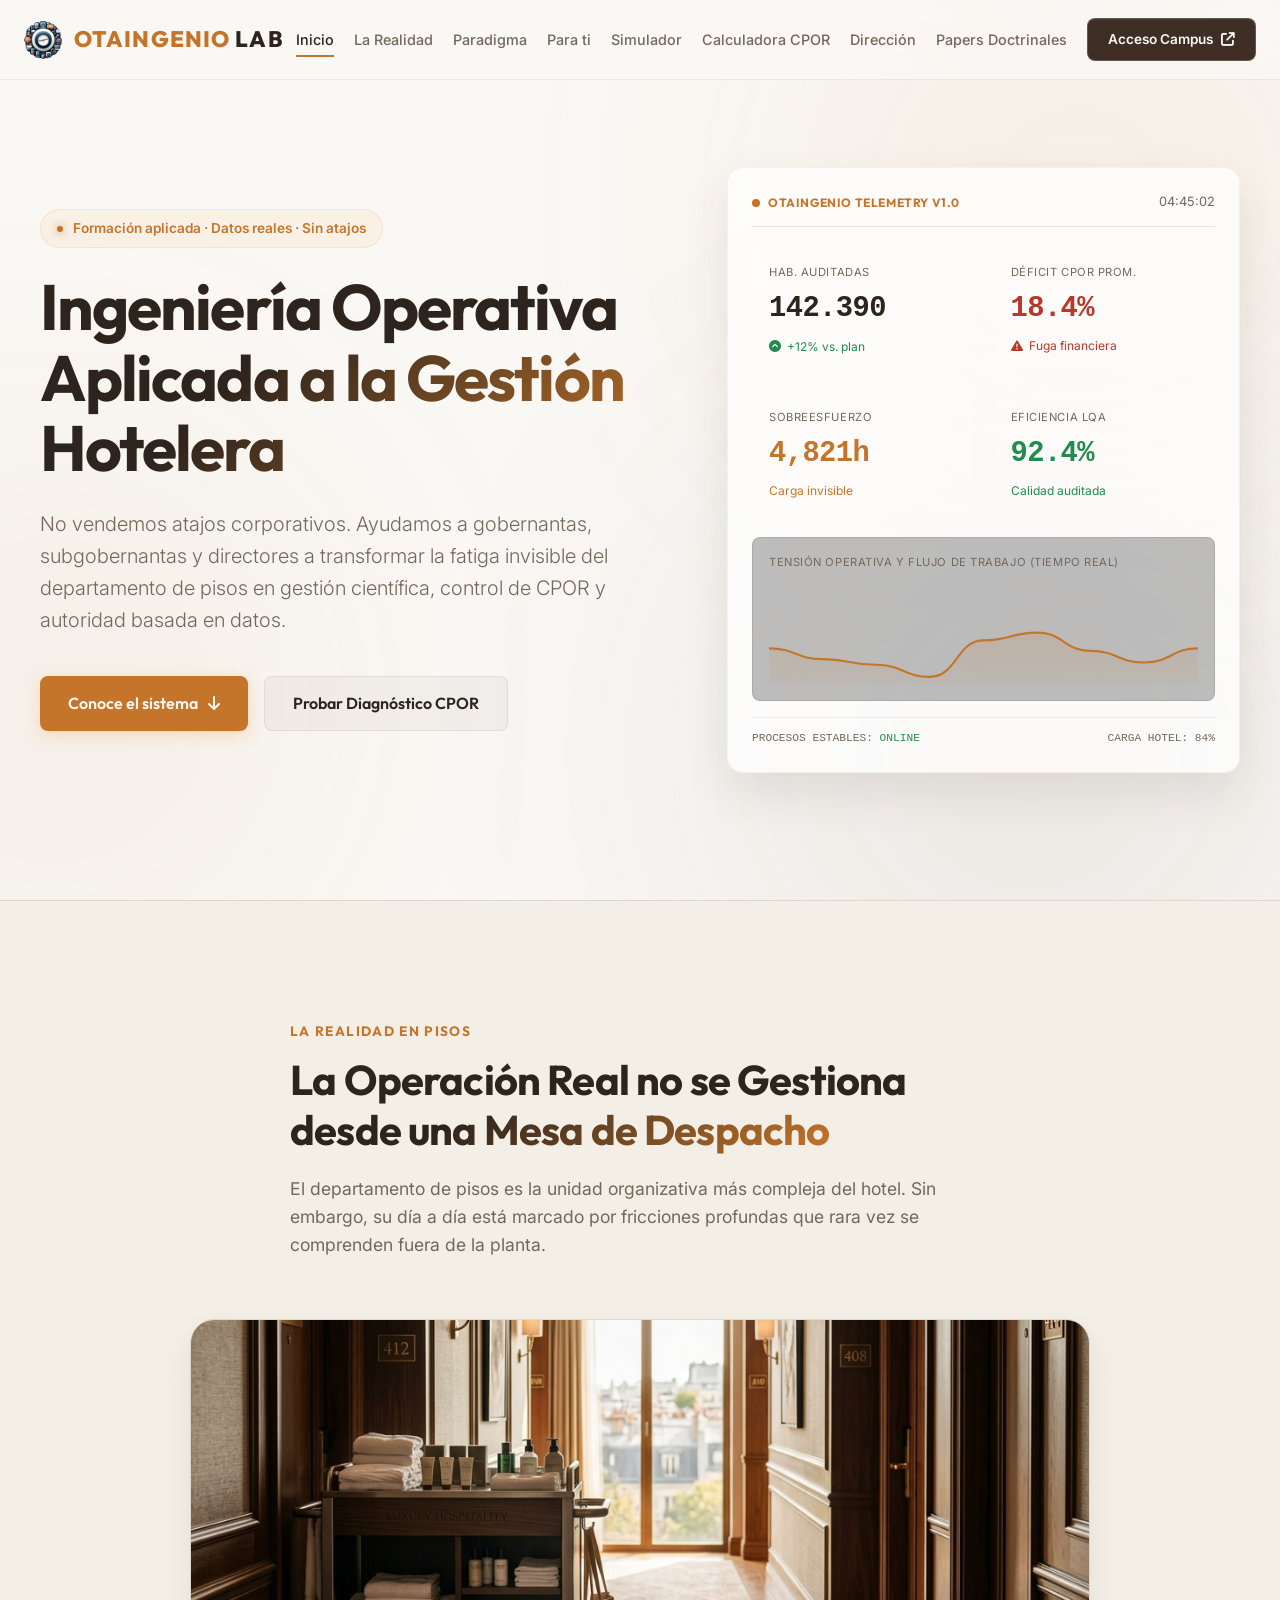
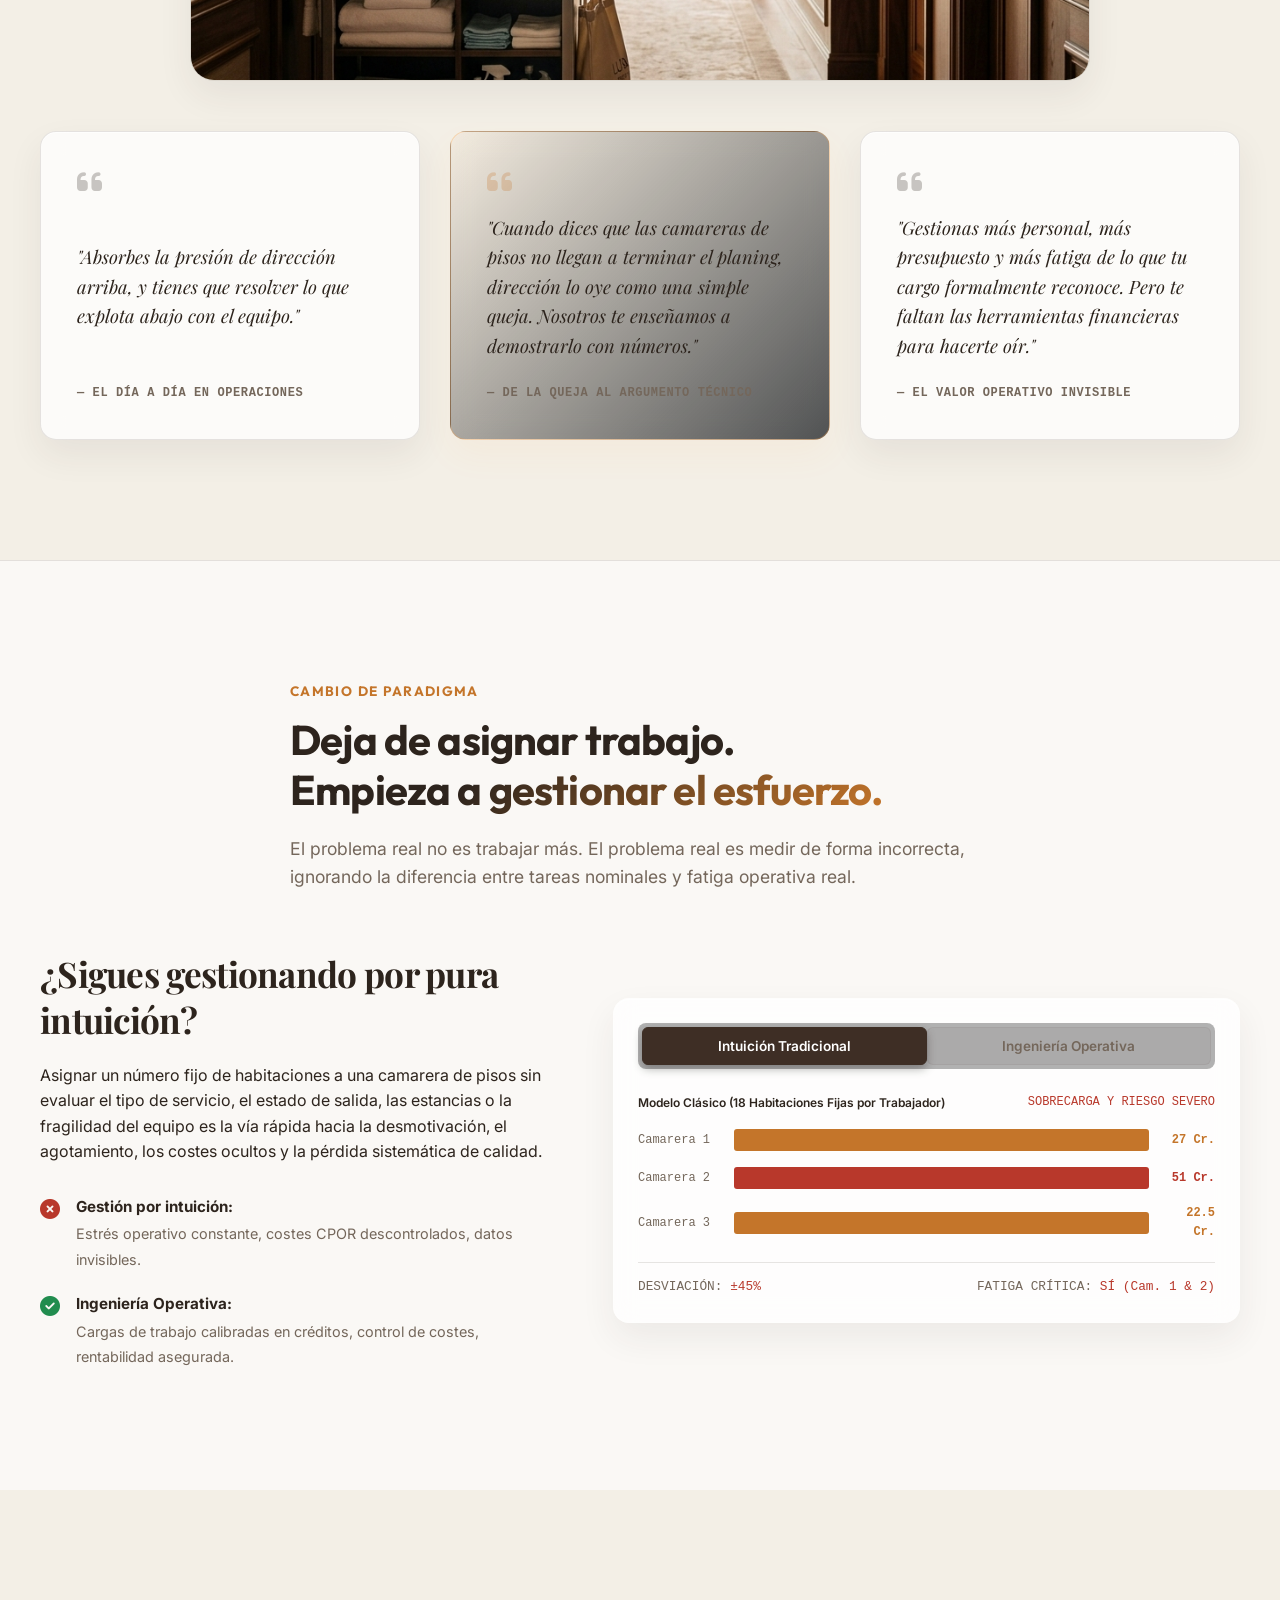
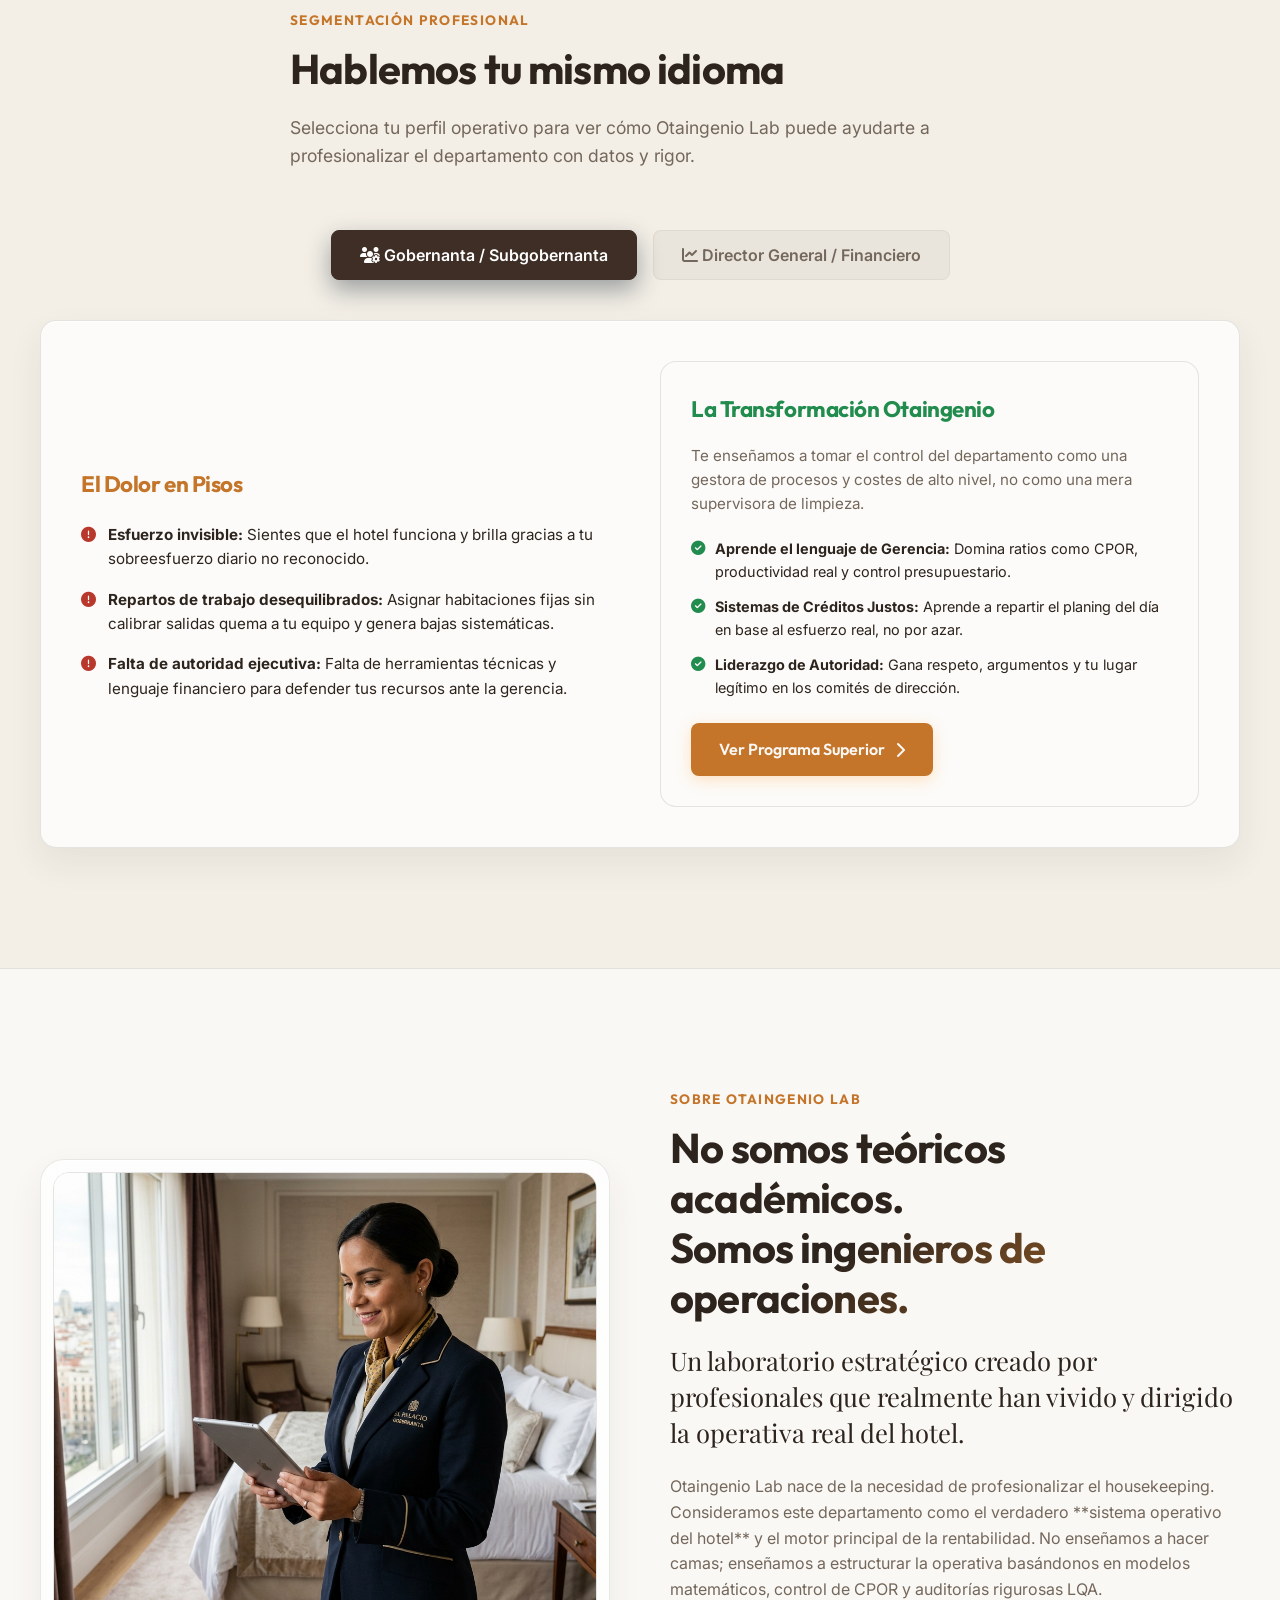
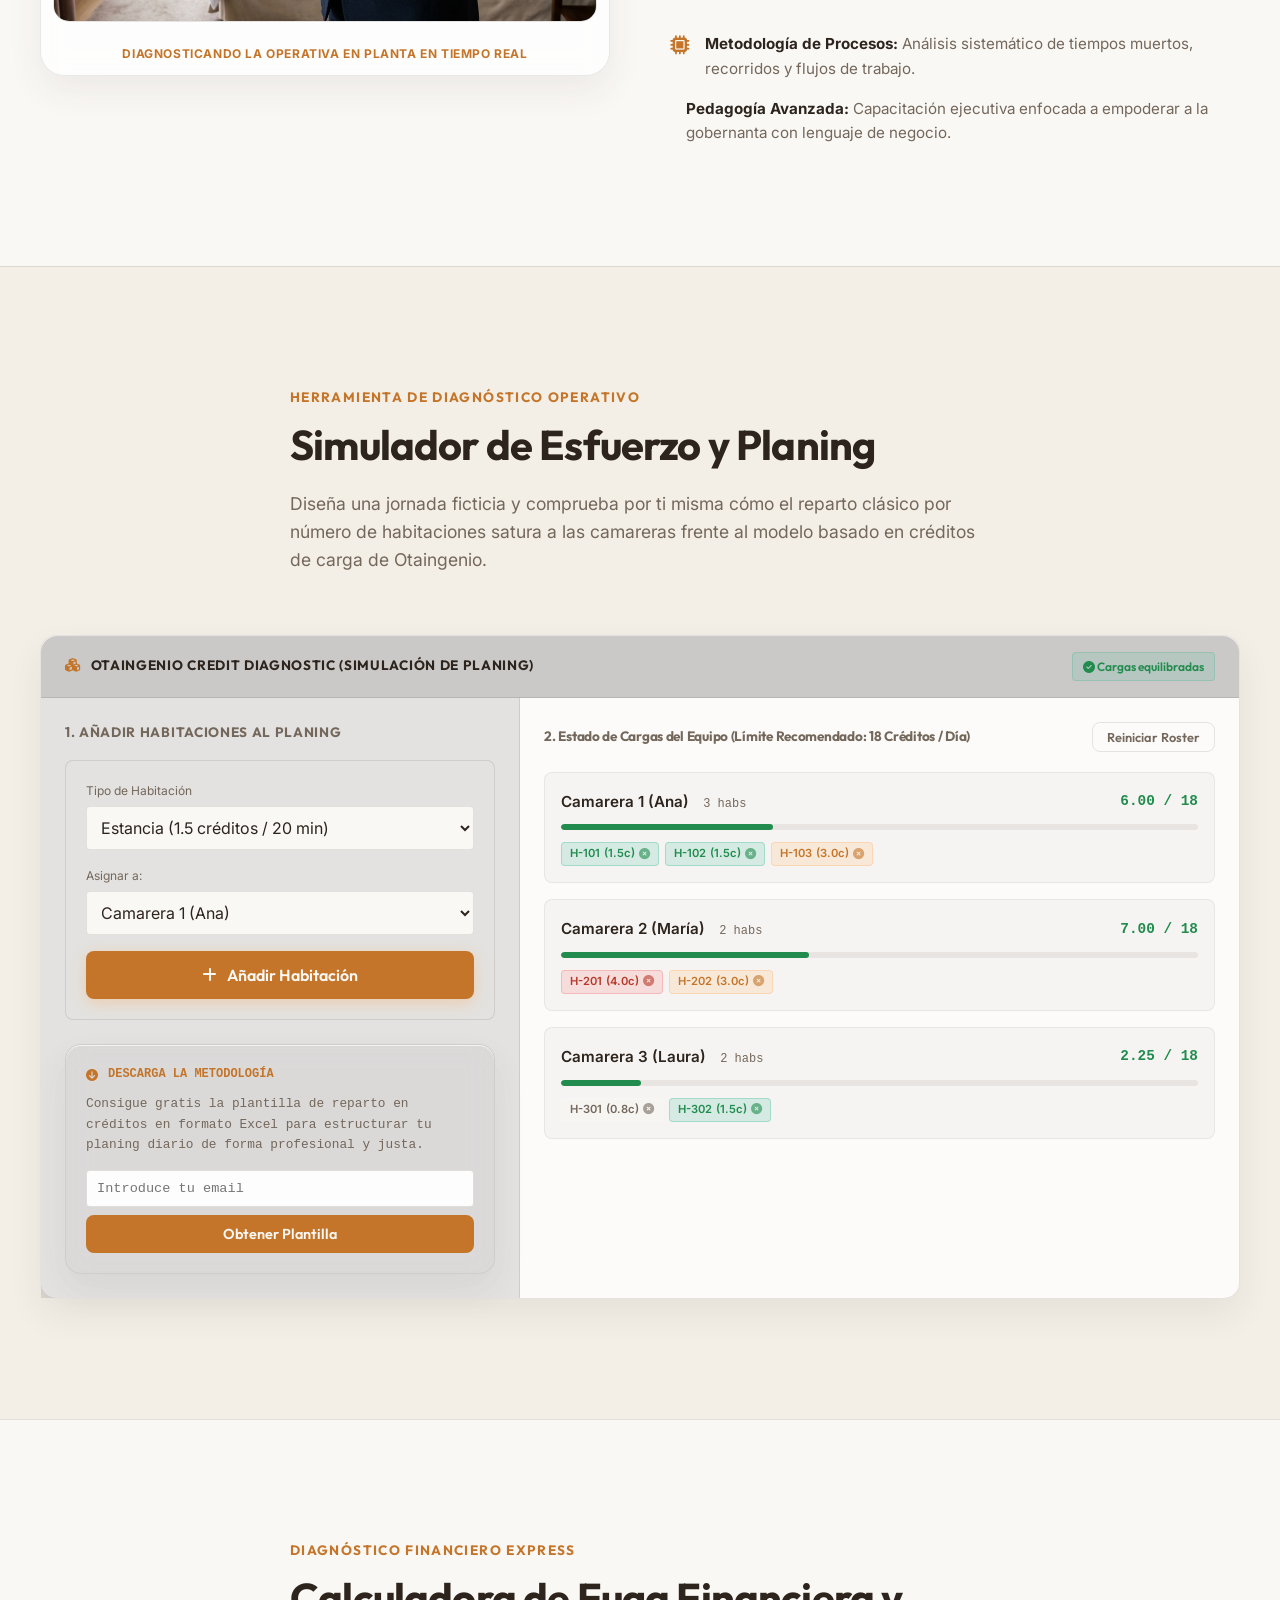
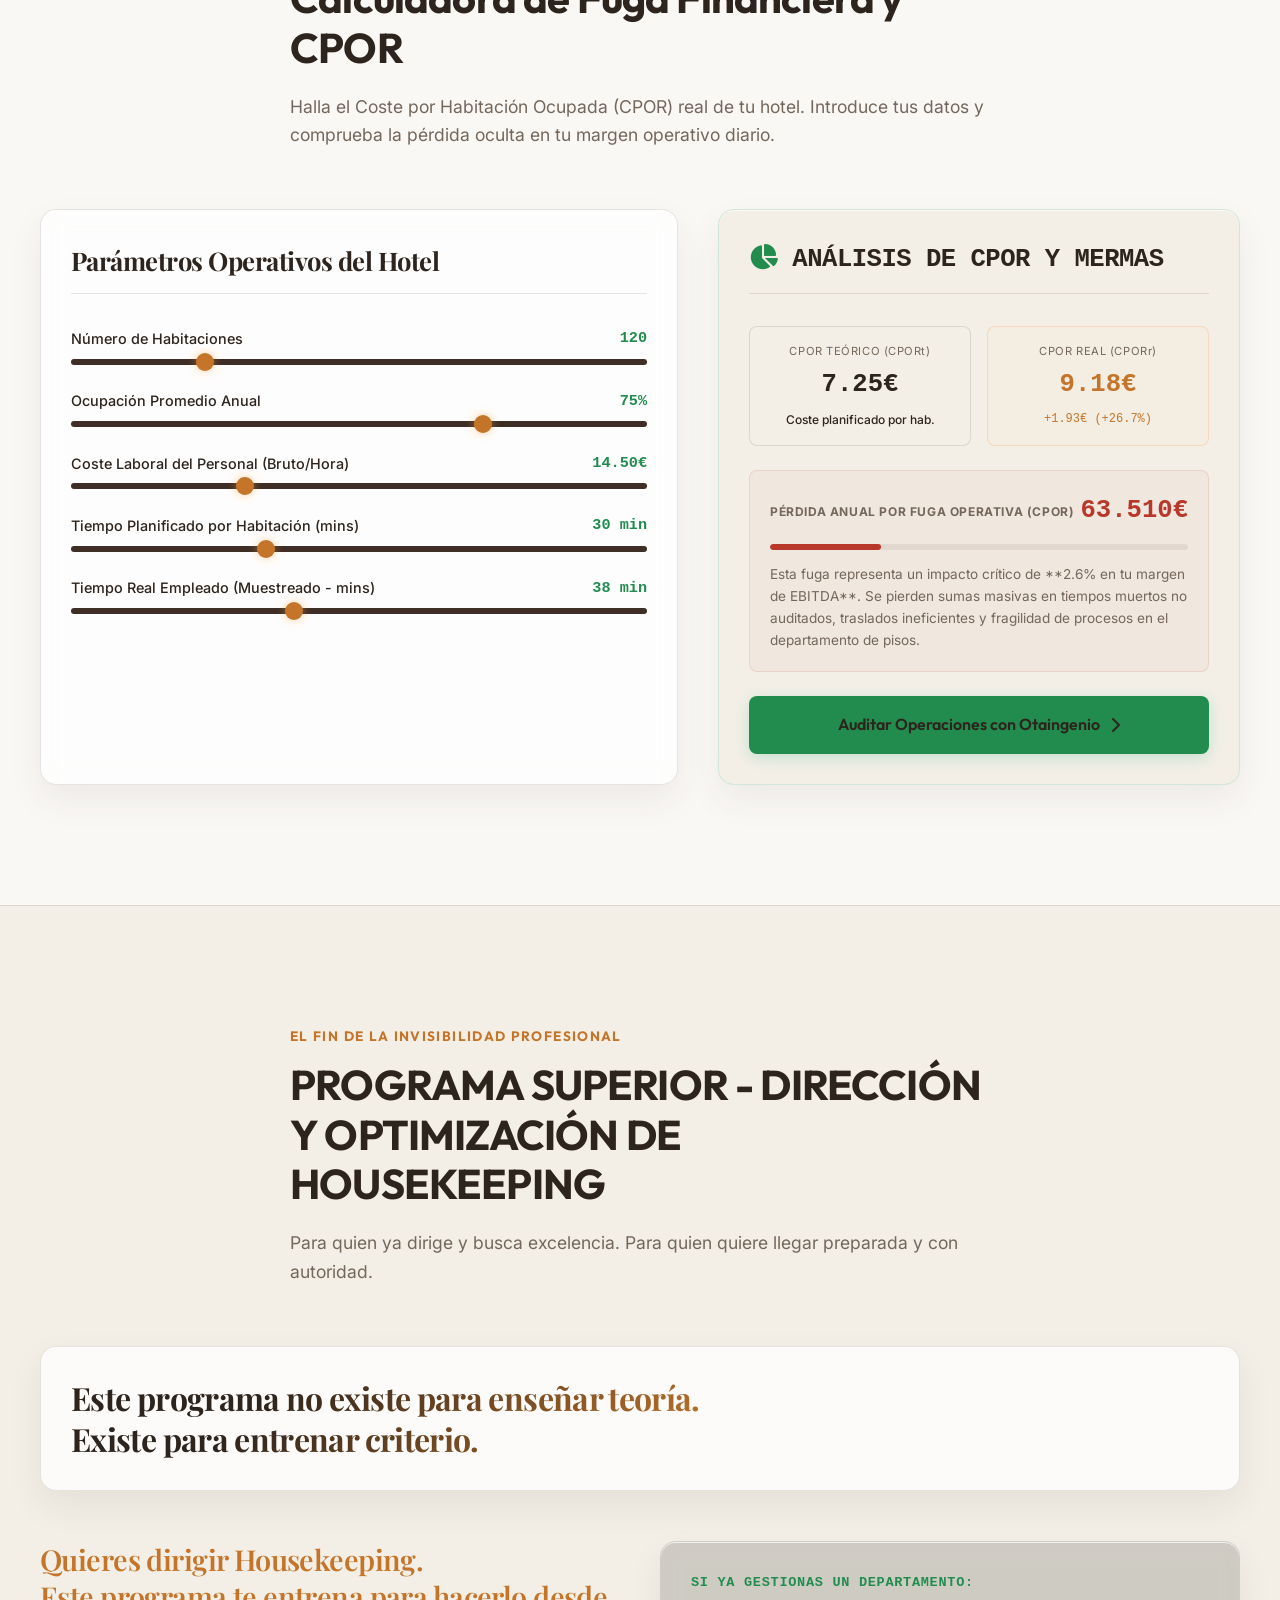
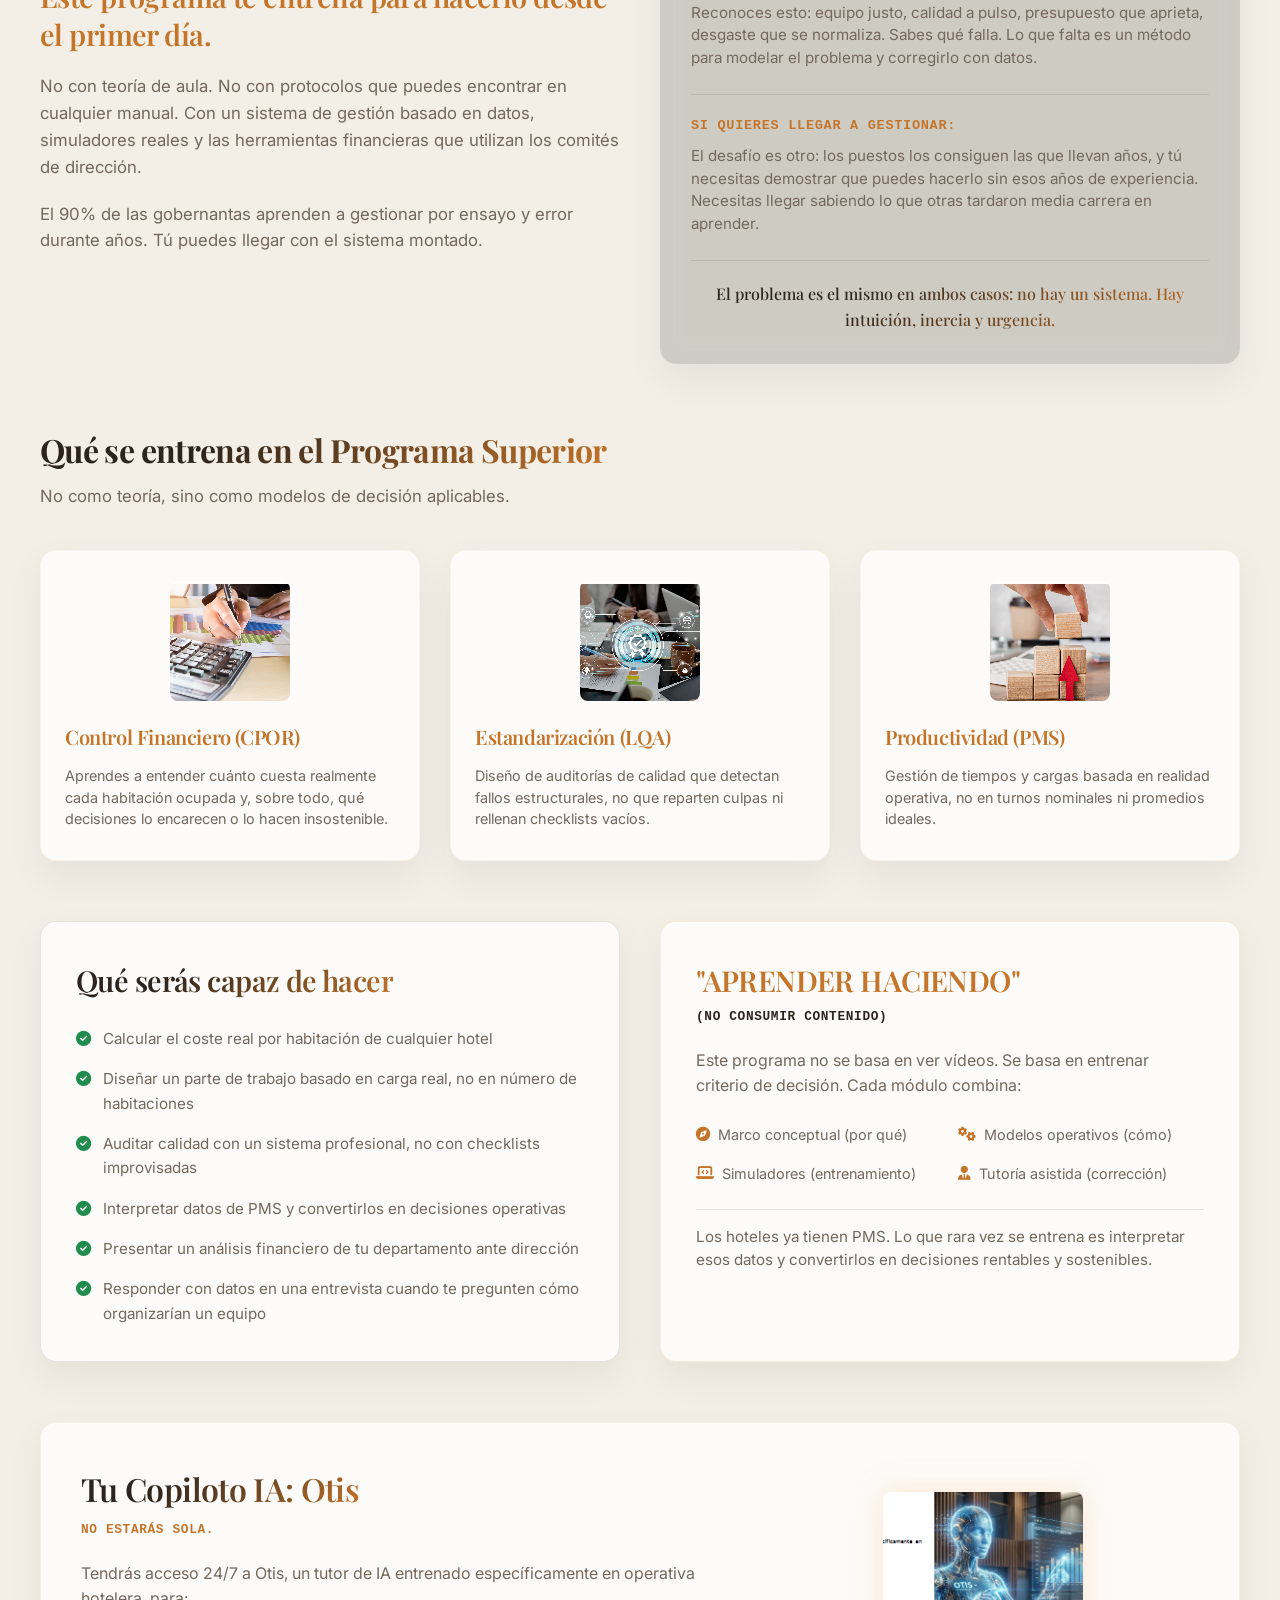
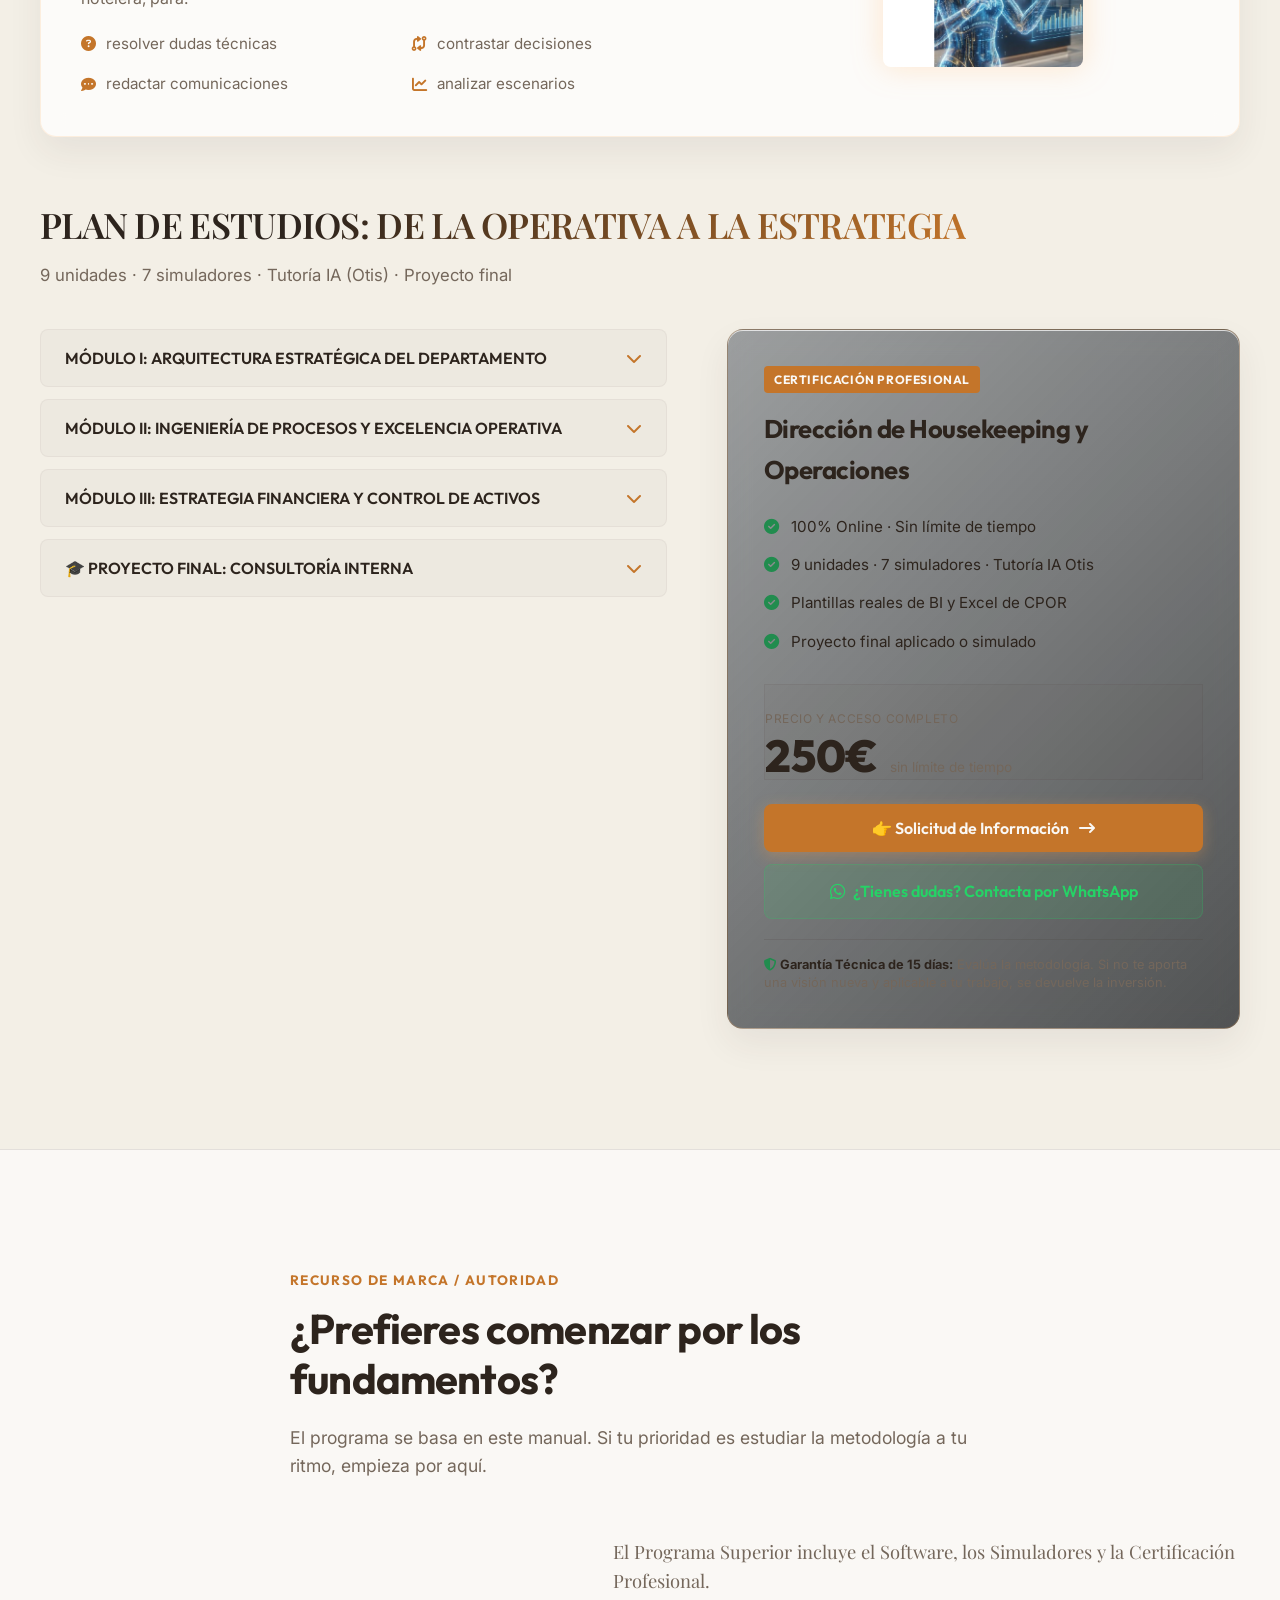
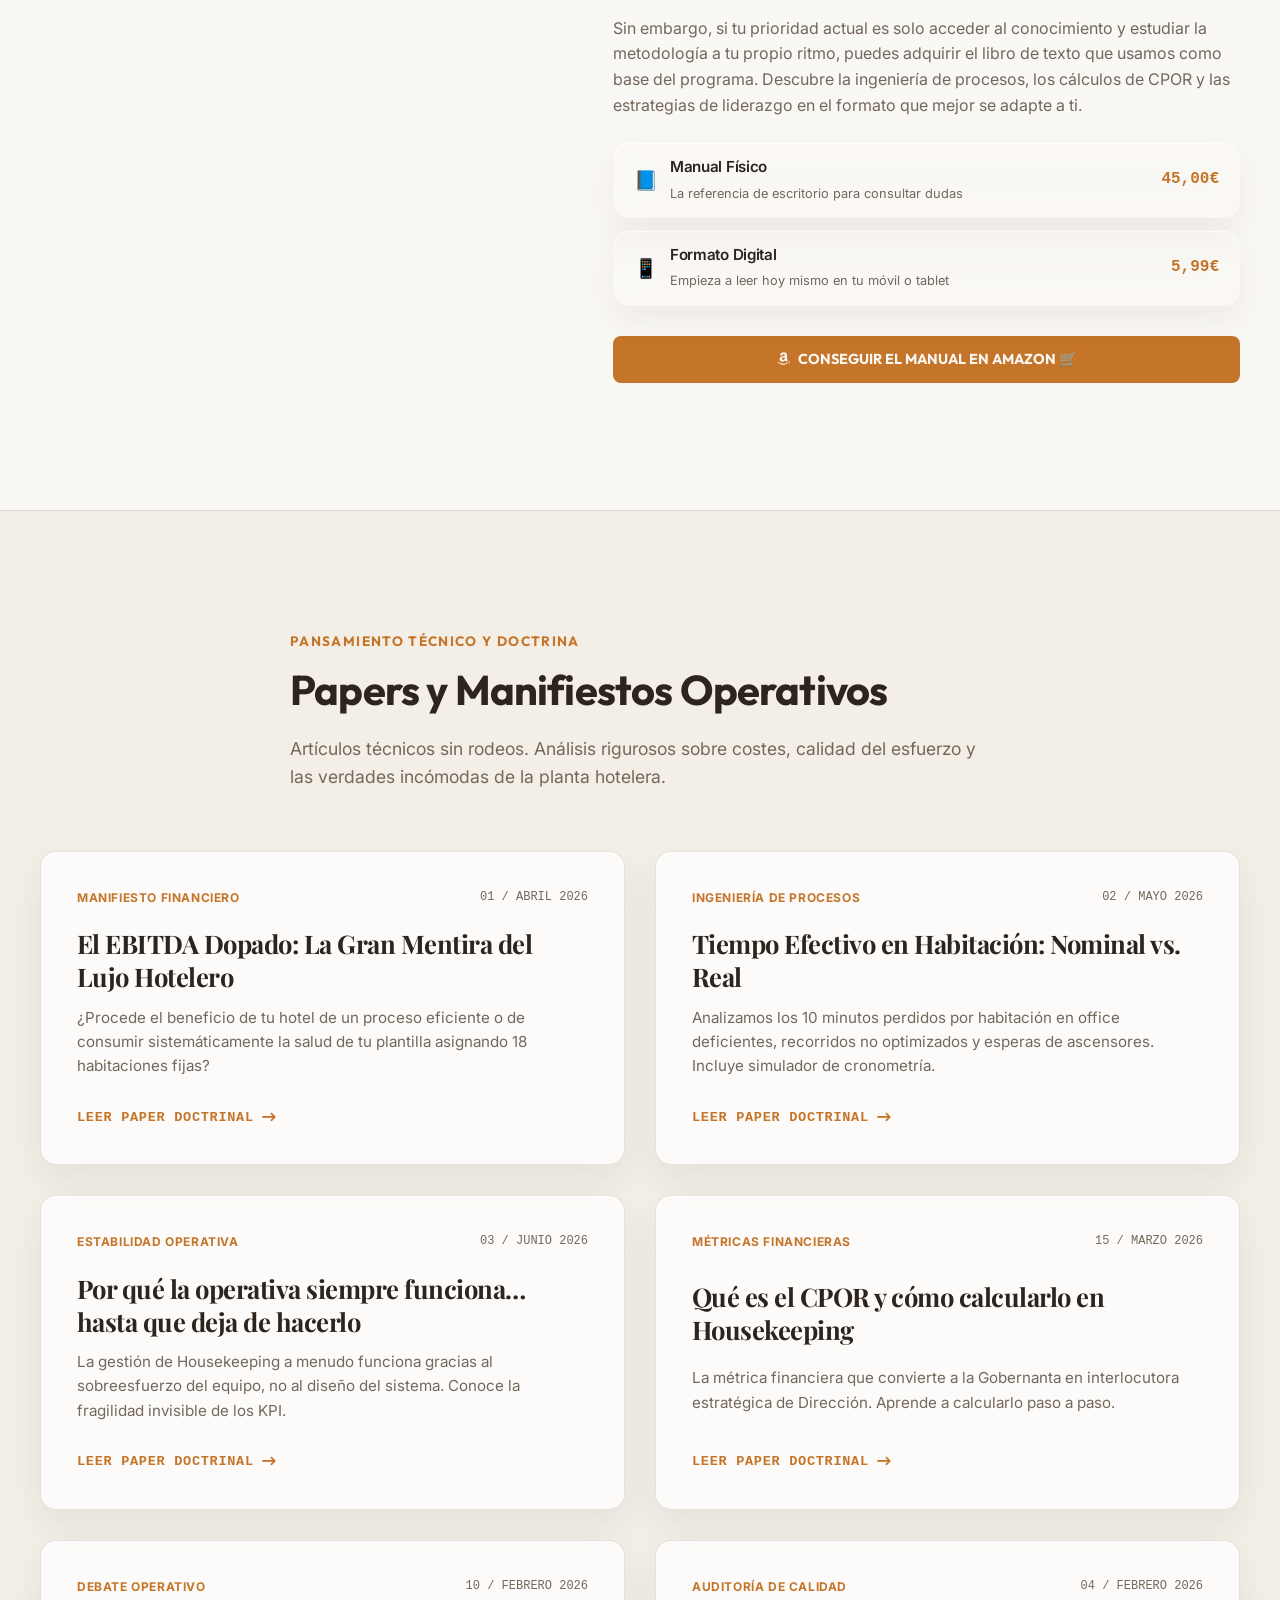
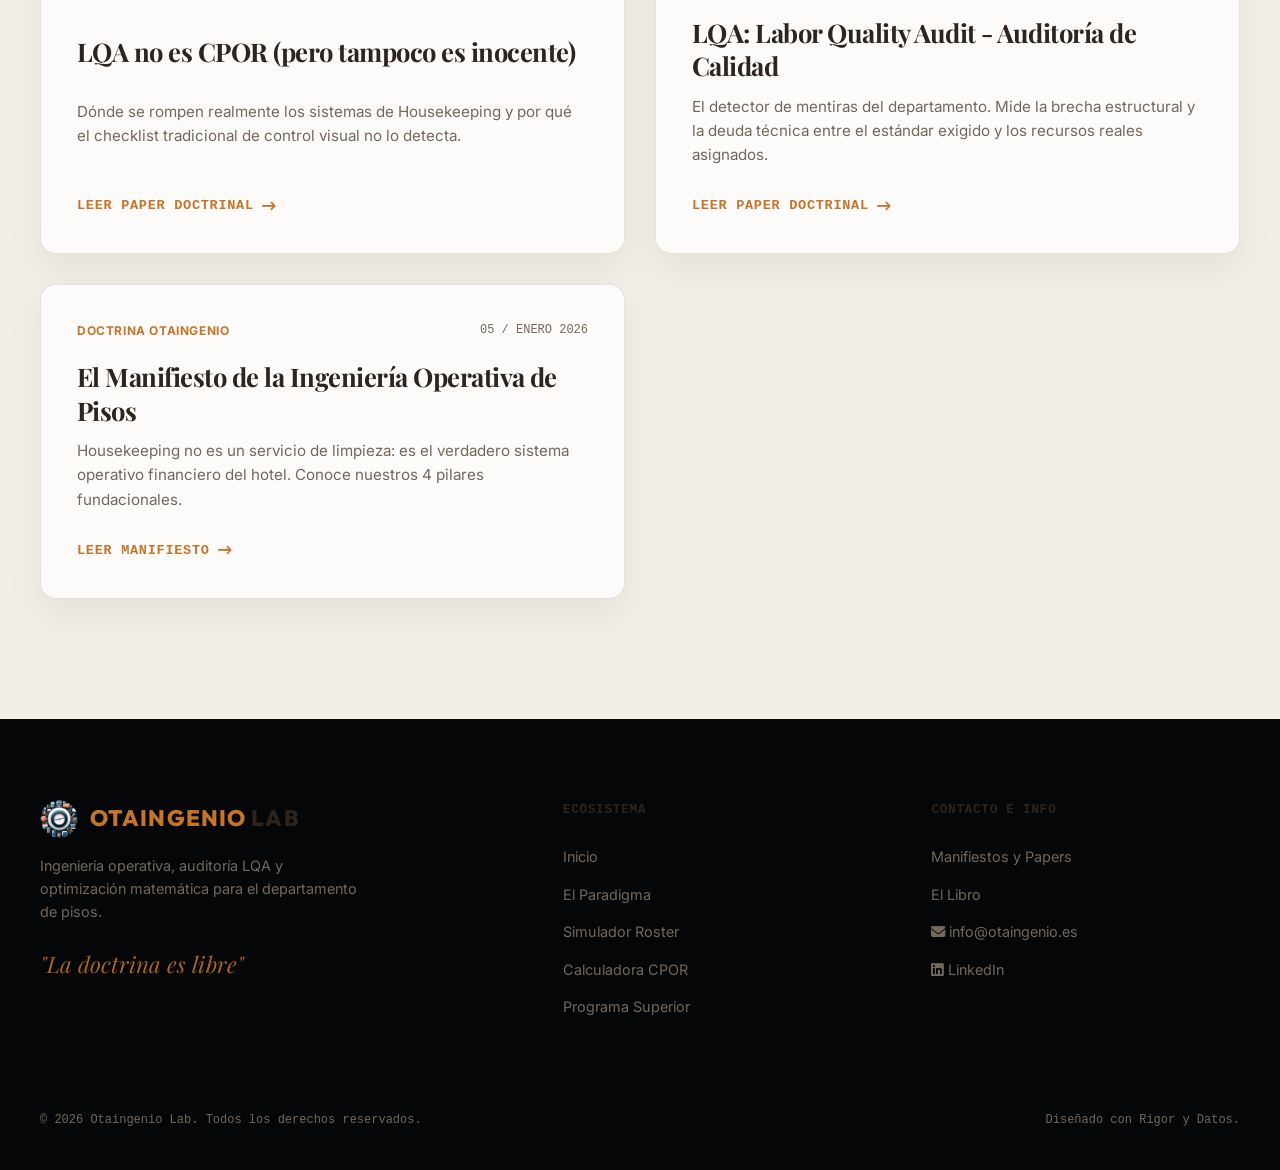
==== commit 01643b06: "fix: correct author name from 'Javier Otaingenio' to 'OTAINGENIO' and improve book cover readability" ====
--- a/index.html
+++ b/index.html
@@ -943,7 +943,7 @@
                     <p class="book-sub-title">De la gestión operativa al liderazgo estratégico con datos financieros</p>
                   </div>
                   <div class="book-cover-footer">
-                    <span>Javier Otaingenio</span>
+                    <span>OTAINGENIO</span>
                   </div>
                 </div>
                 <div class="book-face book-back">
--- a/styles/main.css
+++ b/styles/main.css
@@ -1688,47 +1688,54 @@
 .book-front {
   width: 260px;
   height: 380px;
-  background: linear-gradient(135deg, #101620 0%, #1c2636 100%);
-  border: 1px solid rgba(255, 255, 255, 0.08);
-  padding: 30px;
+  background: linear-gradient(160deg, #0d1520 0%, #121e30 40%, #0a1018 100%);
+  border: 1px solid rgba(255, 255, 255, 0.12);
+  padding: 28px;
   display: flex;
   flex-direction: column;
   justify-content: space-between;
   transform: translateZ(15px);
   z-index: 10;
+  box-shadow: inset 0 0 40px rgba(0,0,0,0.5);
 }
 
 .book-logo {
-  font-size: 0.75rem;
+  font-size: 0.7rem;
   font-family: var(--font-display);
   font-weight: 700;
-  letter-spacing: 0.1em;
+  letter-spacing: 0.15em;
   color: var(--color-amber);
   display: block;
-  margin-bottom: 24px;
+  margin-bottom: 20px;
+  text-shadow: 0 0 12px rgba(255, 159, 67, 0.4);
 }
 
 .book-main-title {
-  font-size: 2.2rem;
-  line-height: 1.1;
-  color: var(--color-text);
-  margin-bottom: 12px;
+  font-size: 2.3rem;
+  line-height: 1.05;
+  color: #ffffff;
+  margin-bottom: 14px;
+  text-shadow: 0 2px 12px rgba(0, 0, 0, 0.8), 0 0 30px rgba(0,0,0,0.5);
+  font-weight: 800;
 }
 
 .book-sub-title {
-  font-size: 0.85rem;
-  color: var(--color-text-muted);
-  font-weight: 400;
-  line-height: 1.4;
+  font-size: 0.82rem;
+  color: #c8d0dc;
+  font-weight: 500;
+  line-height: 1.45;
+  text-shadow: 0 1px 4px rgba(0,0,0,0.6);
 }
 
 .book-cover-footer {
-  border-top: 1px solid rgba(255, 255, 255, 0.1);
-  padding-top: 14px;
+  border-top: 1px solid rgba(255, 159, 67, 0.25);
+  padding-top: 12px;
   font-family: var(--font-display);
-  font-size: 0.85rem;
-  color: var(--color-text);
-  letter-spacing: 0.05em;
+  font-size: 0.78rem;
+  color: var(--color-amber);
+  letter-spacing: 0.12em;
+  font-weight: 700;
+  text-shadow: 0 0 10px rgba(255, 159, 67, 0.35);
 }
 
 .book-back {
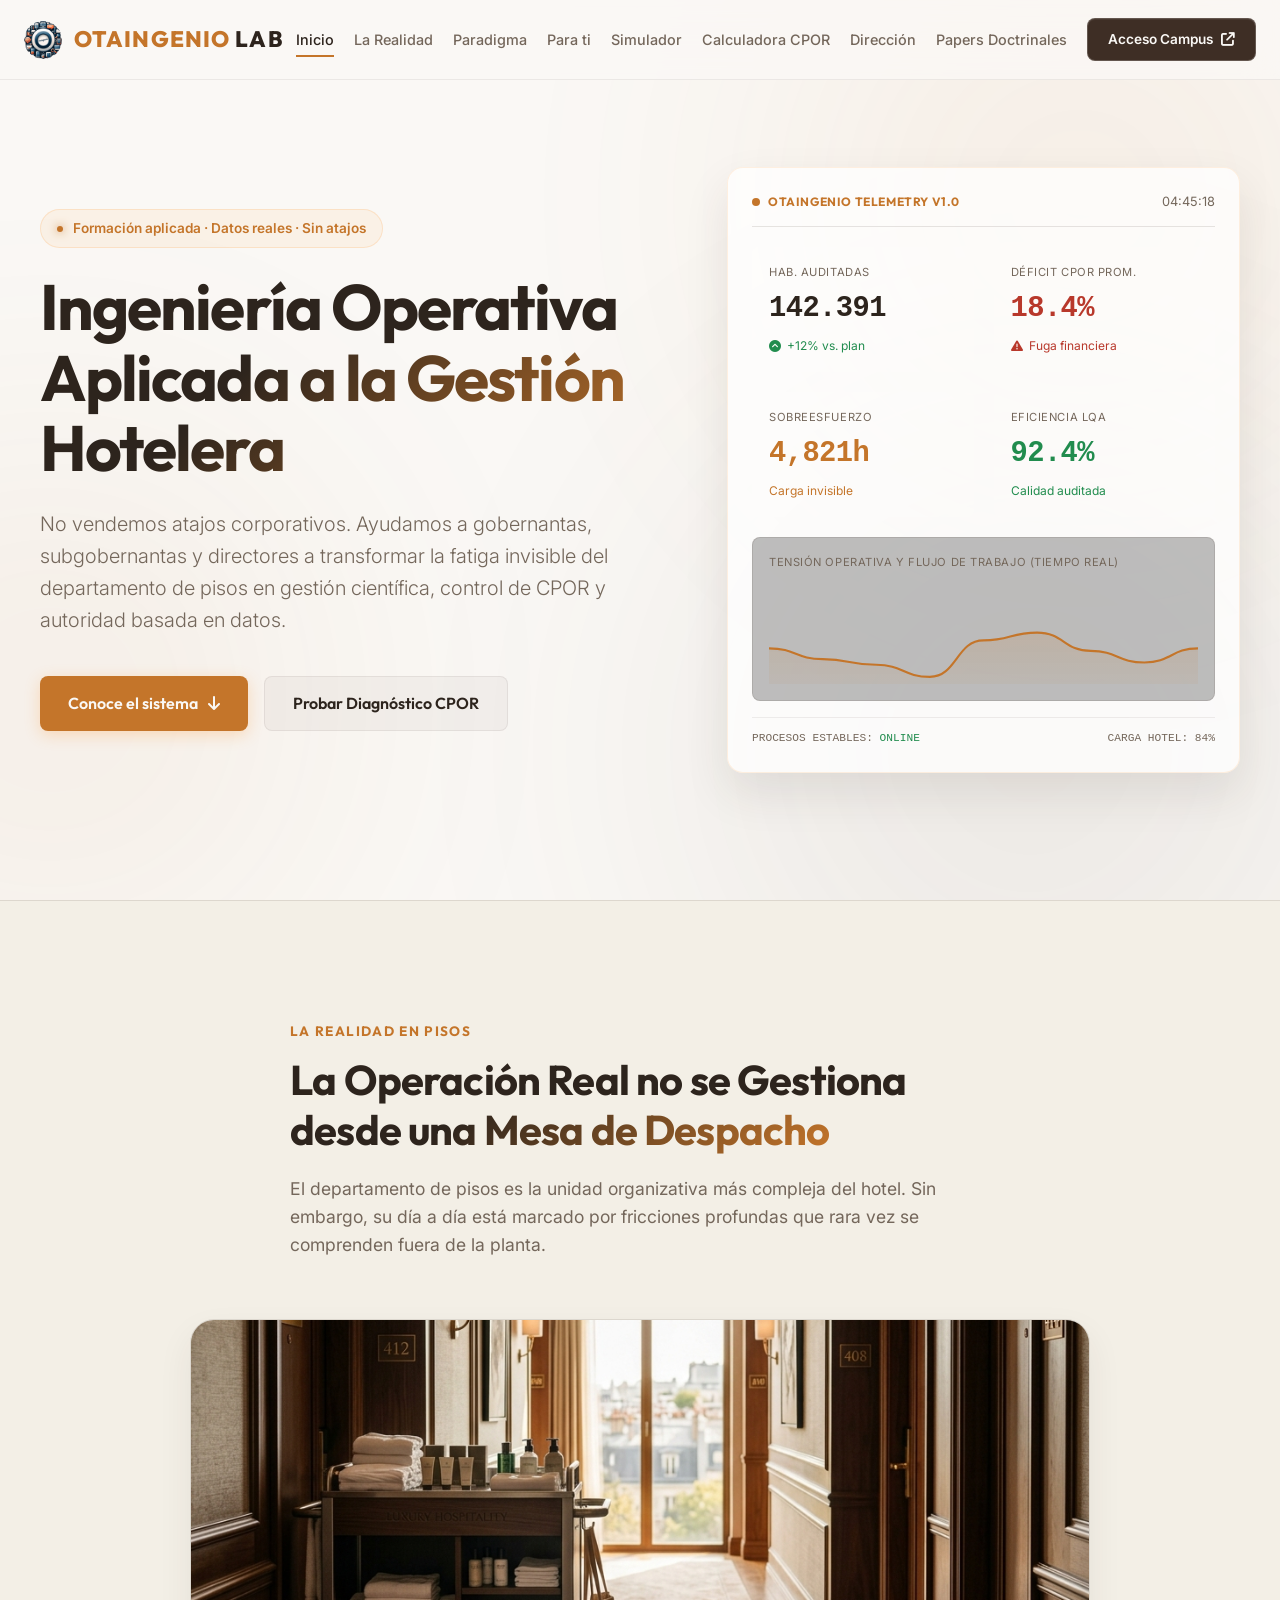
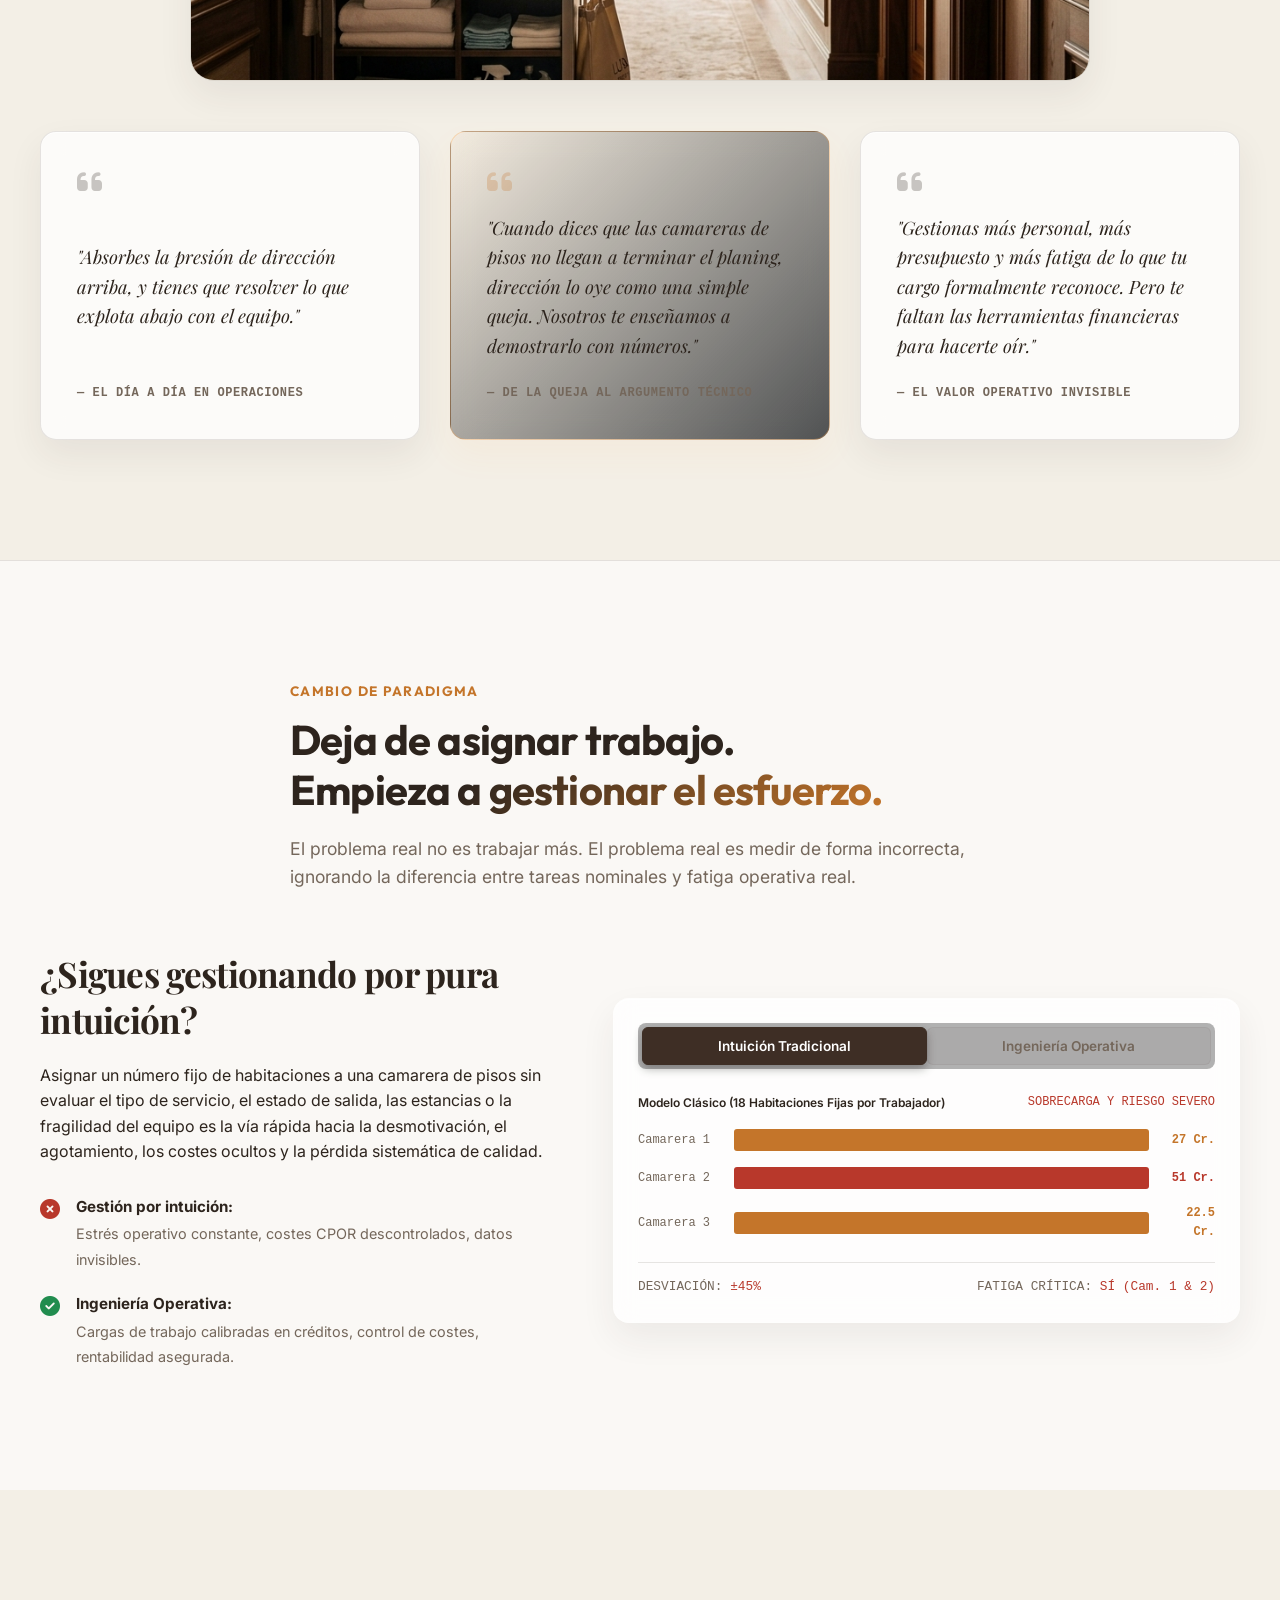
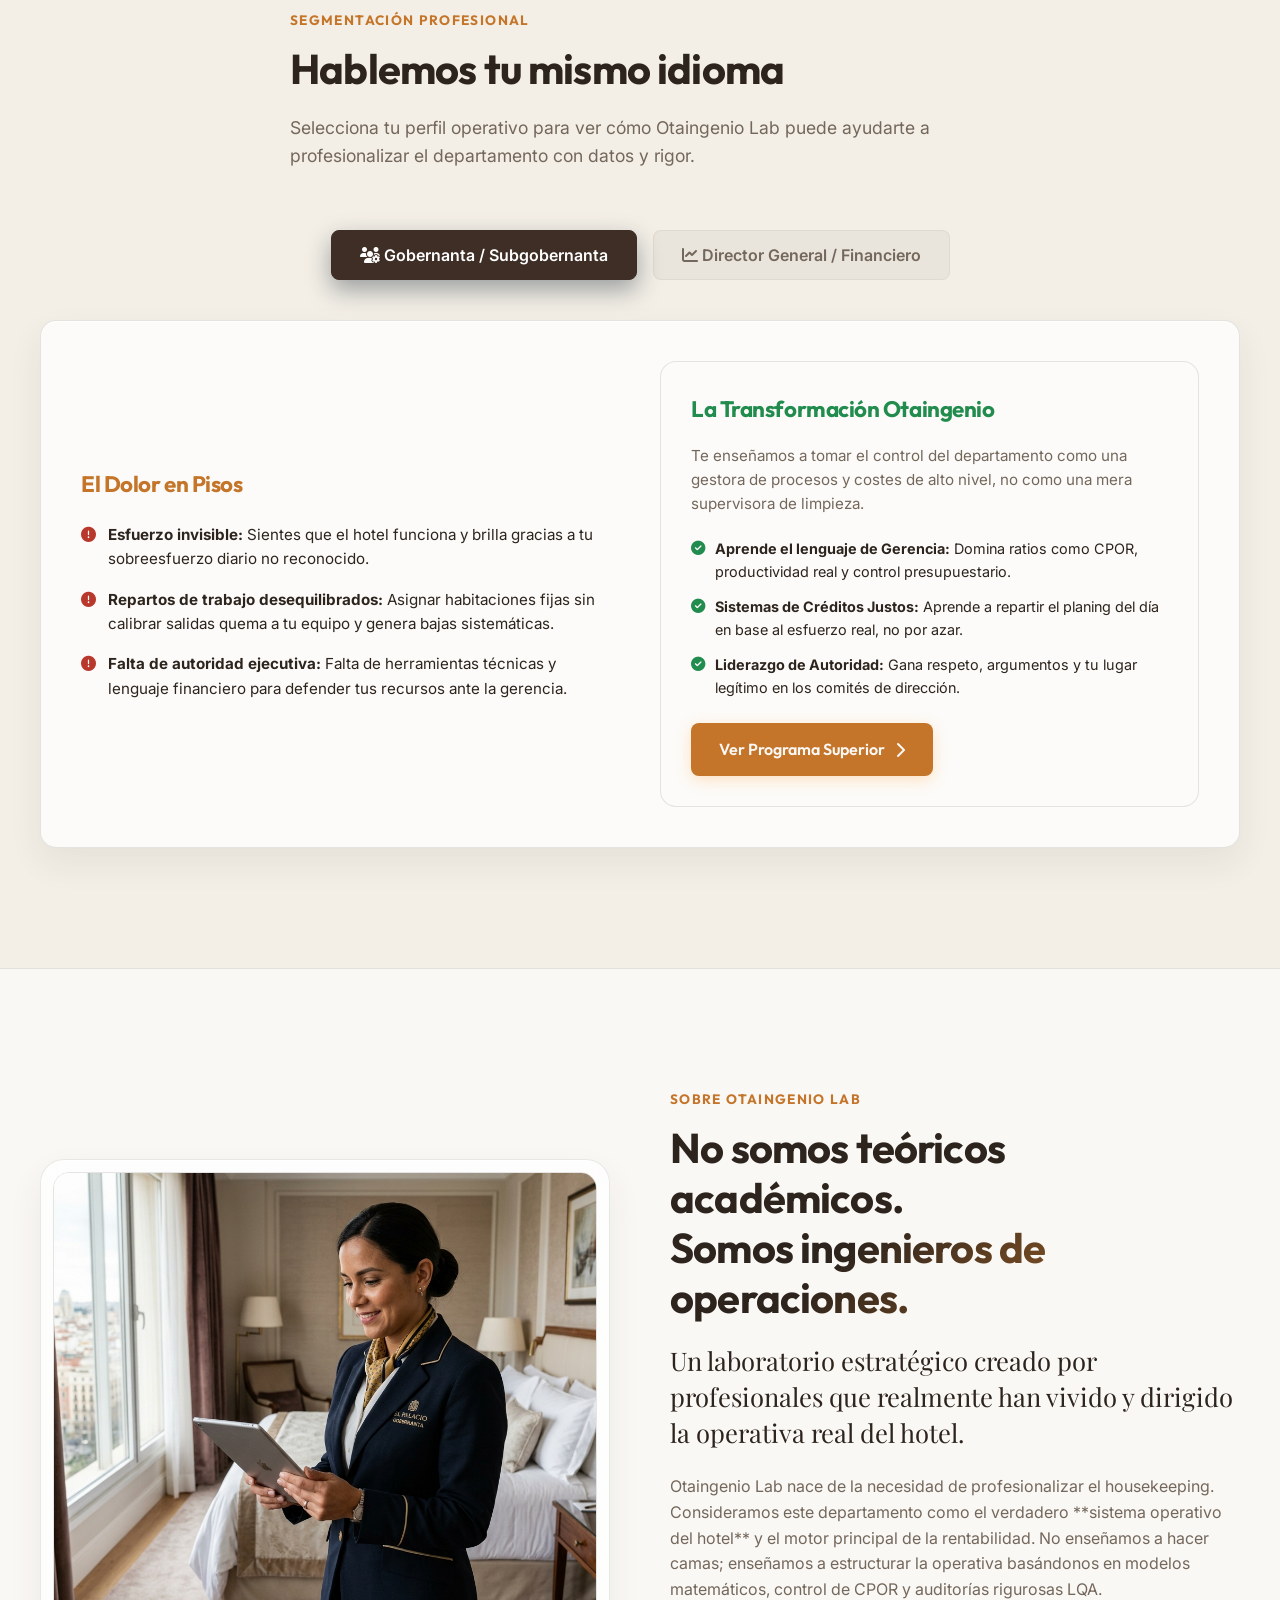
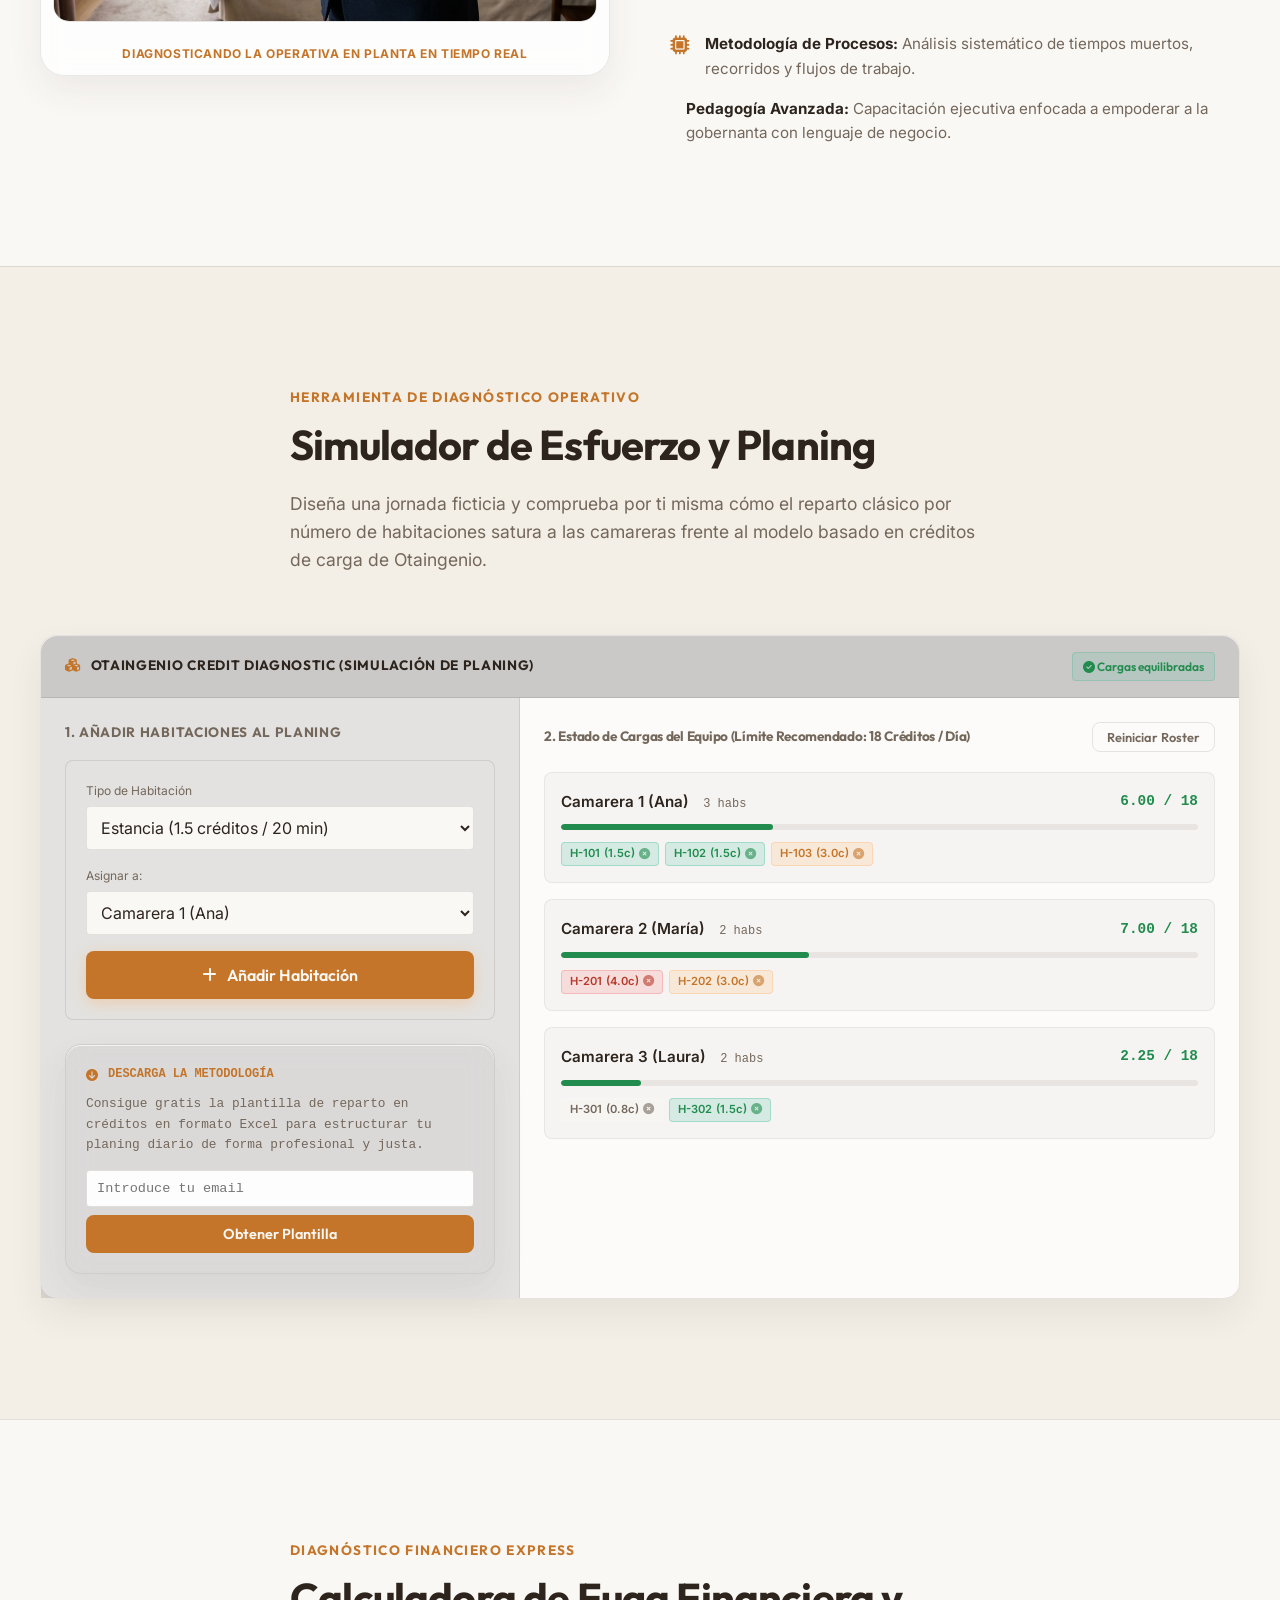
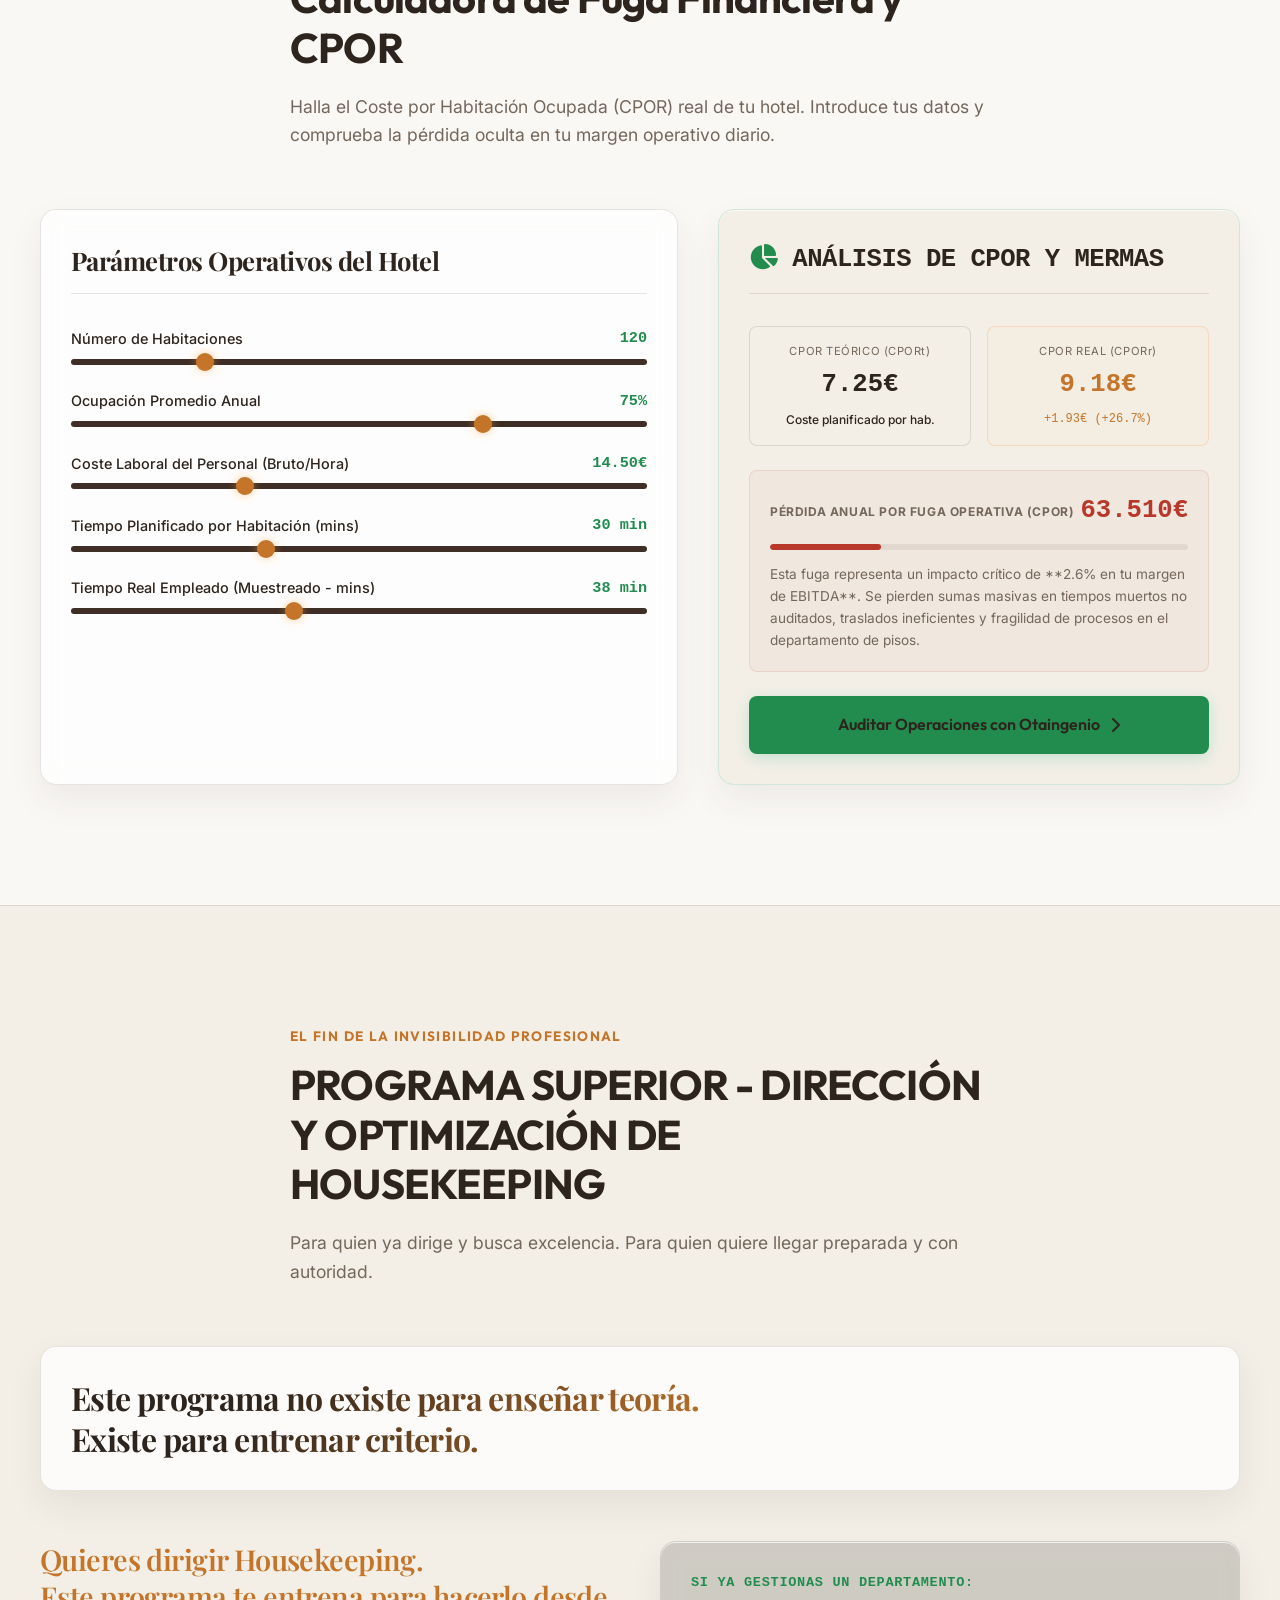
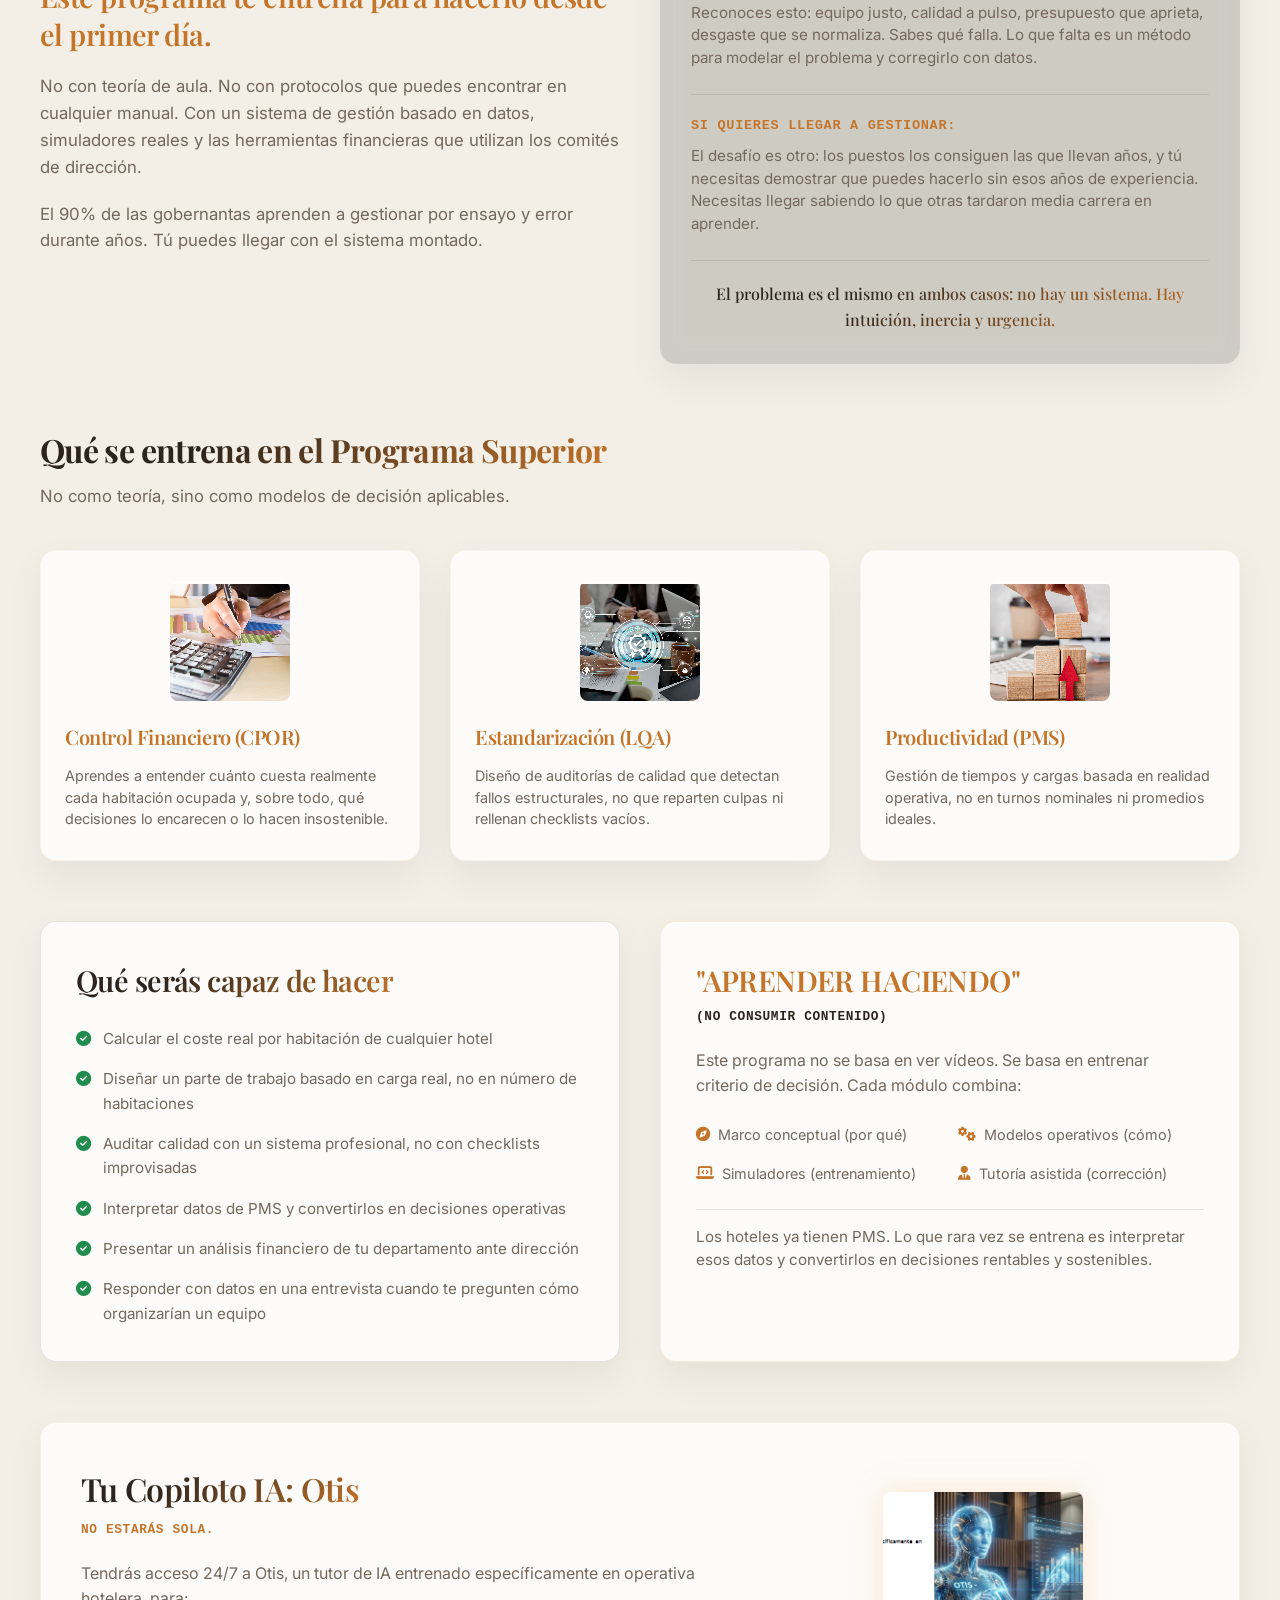
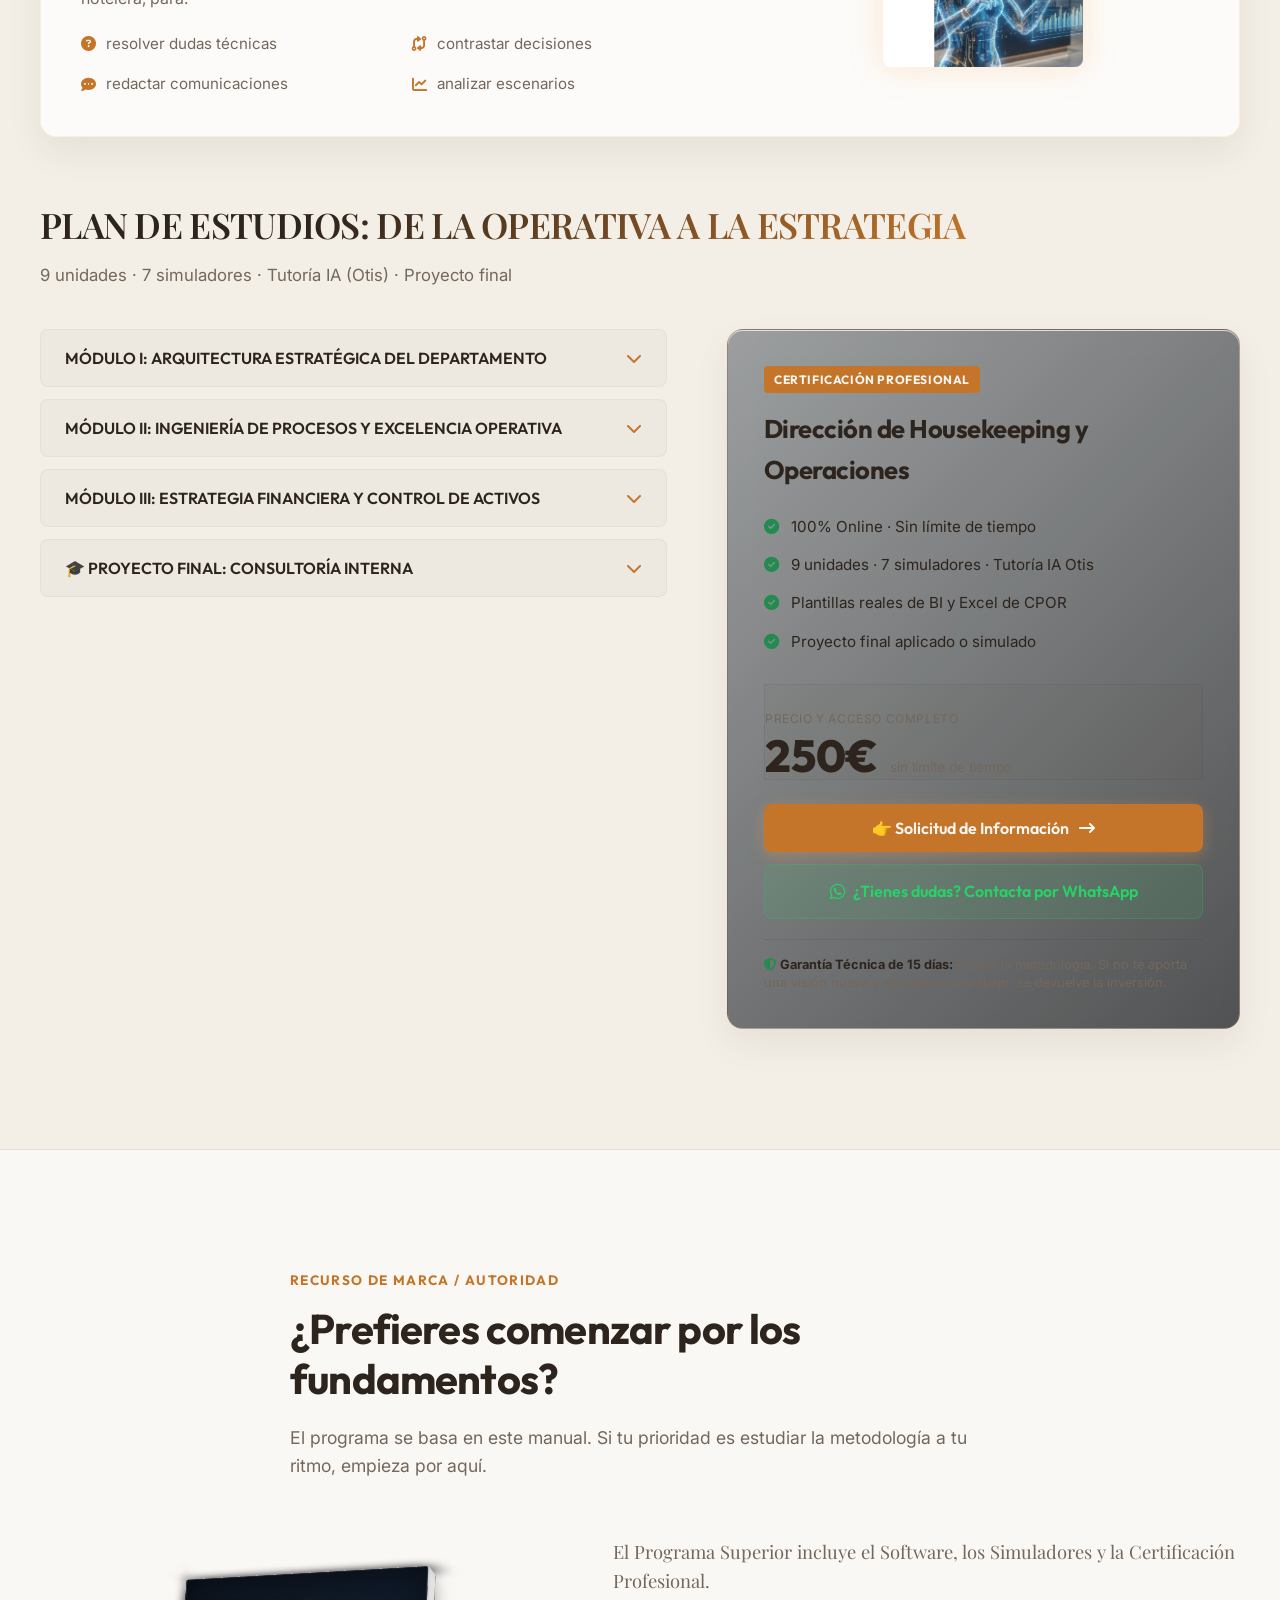
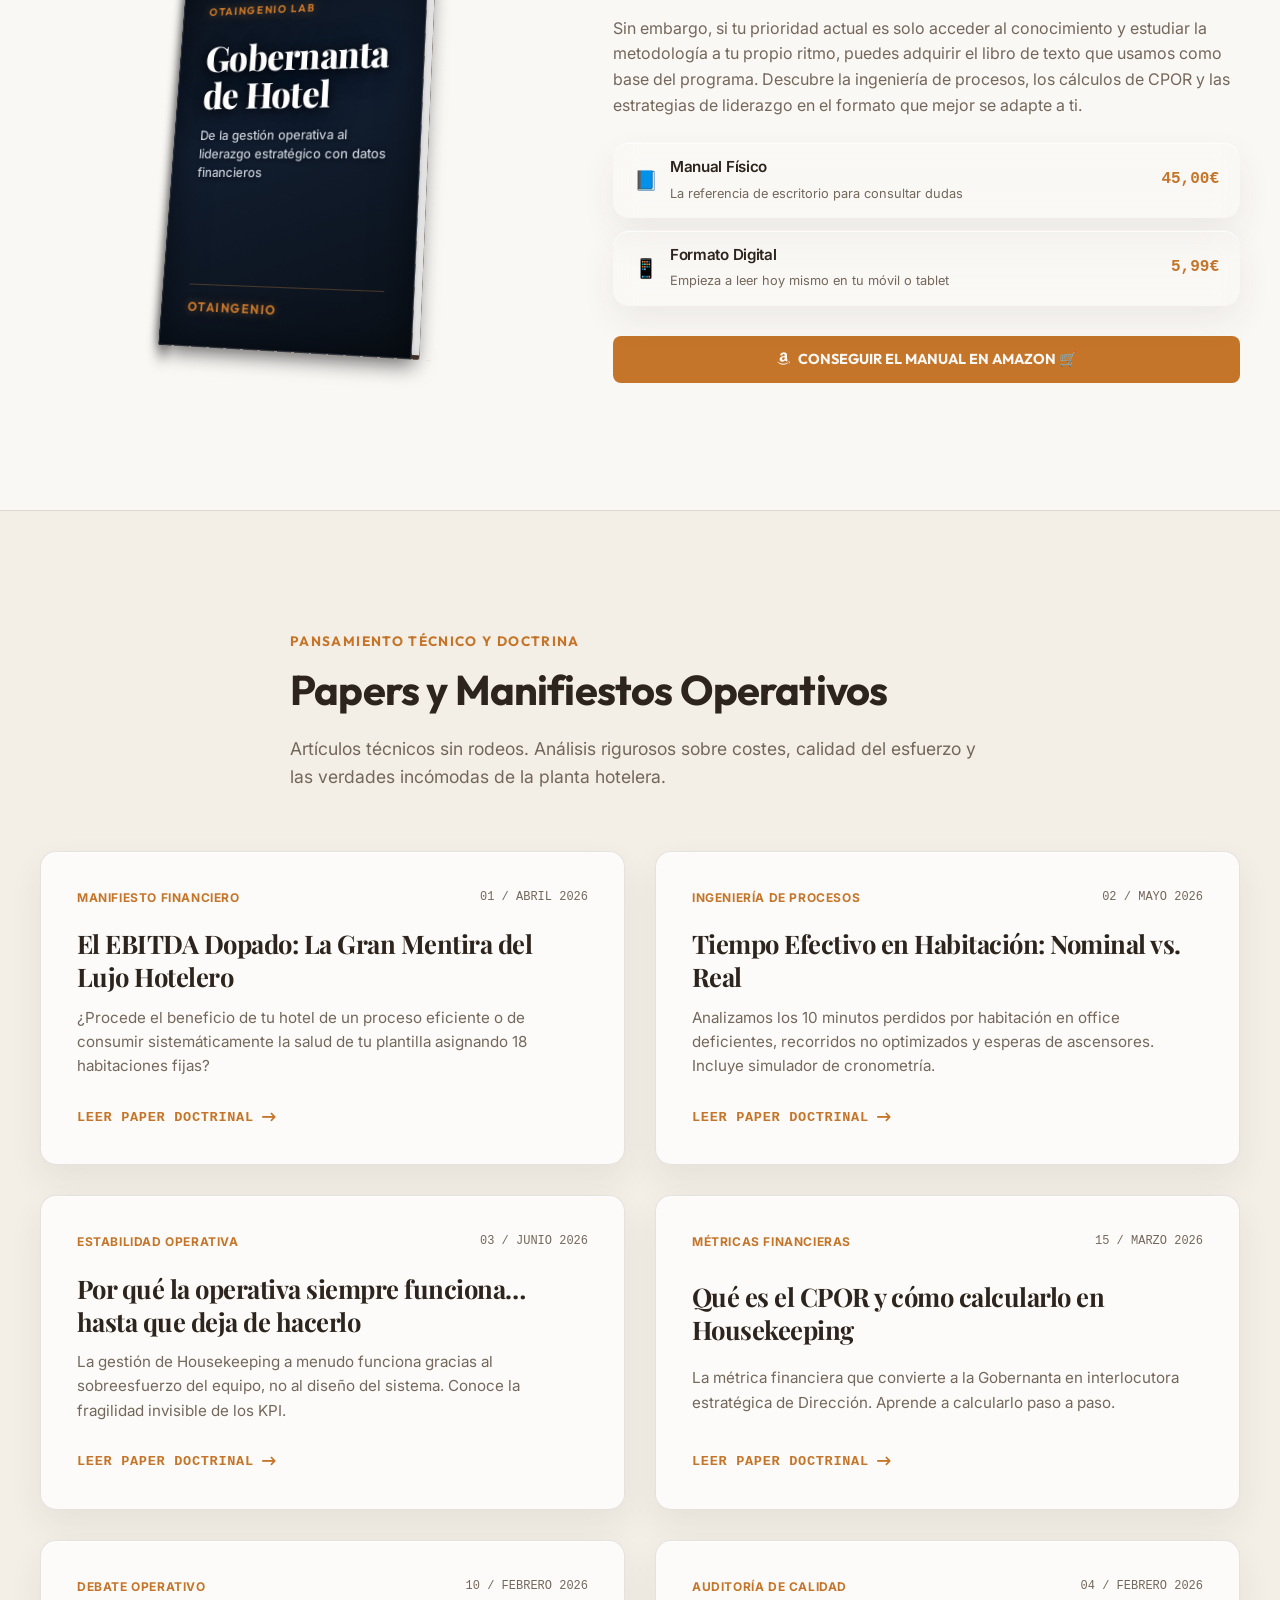
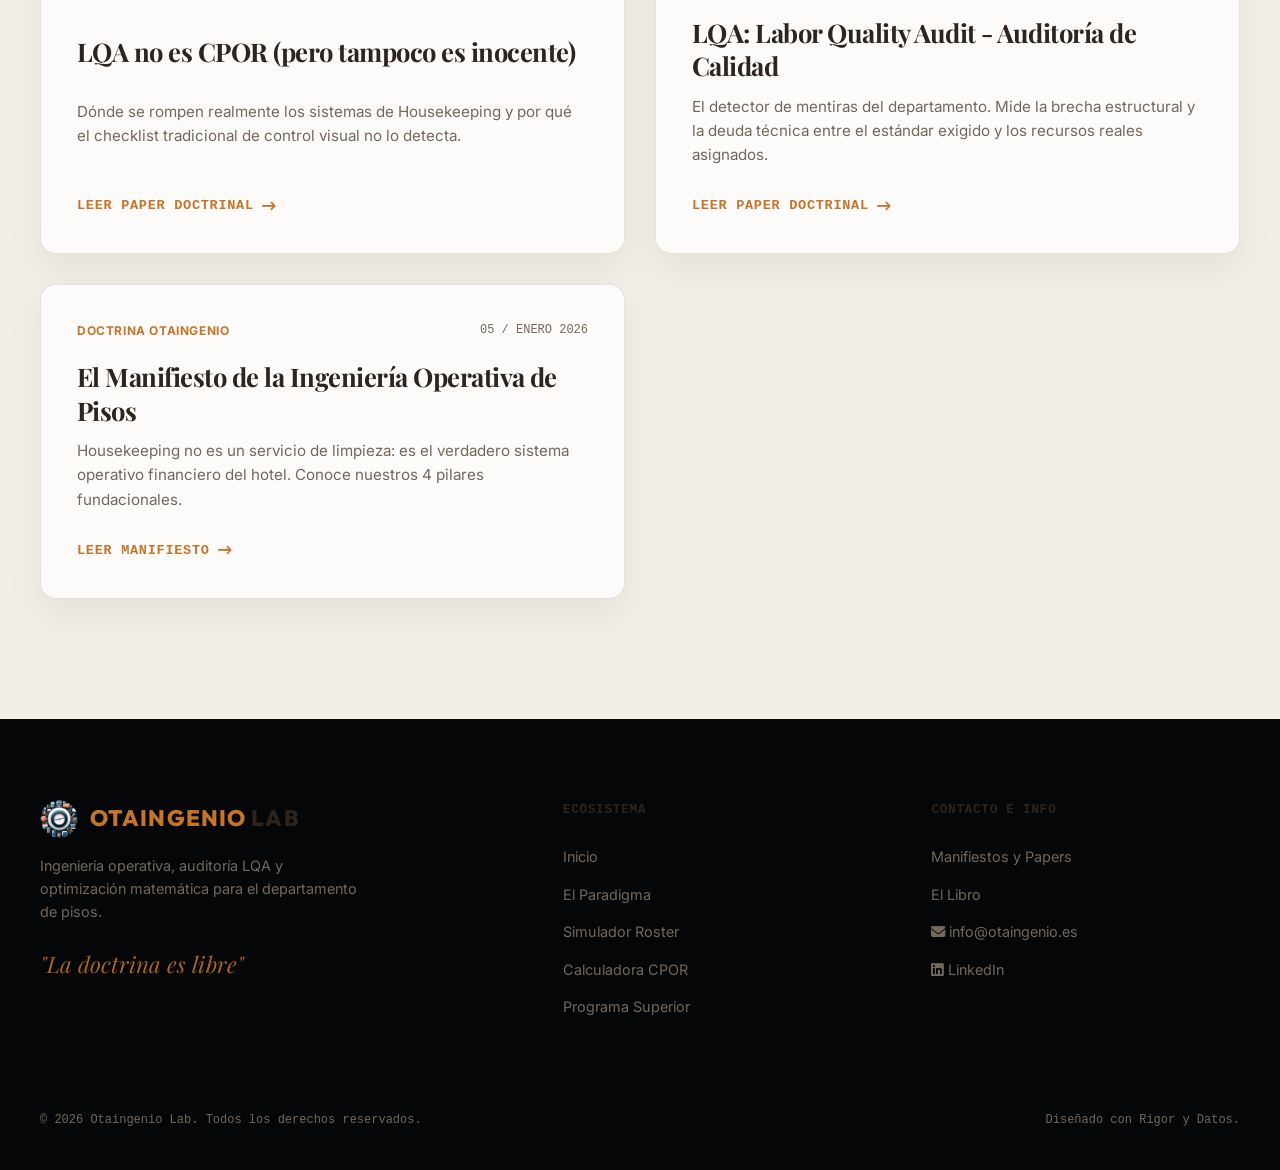
==== commit 9ad99ab0: "fix: remove article 'La' from book title — 'Gobernanta de Hotel'" ====
--- a/index.html
+++ b/index.html
@@ -939,7 +939,7 @@
                 <div class="book-face book-front">
                   <div class="book-title-area">
                     <span class="book-logo">OTAINGENIO LAB</span>
-                    <h3 class="book-main-title font-serif">La Gobernanta <br>de Hotel</h3>
+                    <h3 class="book-main-title font-serif">Gobernanta <br>de Hotel</h3>
                     <p class="book-sub-title">De la gestión operativa al liderazgo estratégico con datos financieros</p>
                   </div>
                   <div class="book-cover-footer">
@@ -953,7 +953,7 @@
                   </div>
                 </div>
                 <div class="book-face book-spine">
-                  <span class="spine-text font-mono">LA GOBERNANTA DE HOTEL — OTAINGENIO LAB</span>
+                  <span class="spine-text font-mono">GOBERNANTA DE HOTEL — OTAINGENIO LAB</span>
                 </div>
                 <div class="book-face book-top"></div>
                 <div class="book-face book-bottom"></div>
